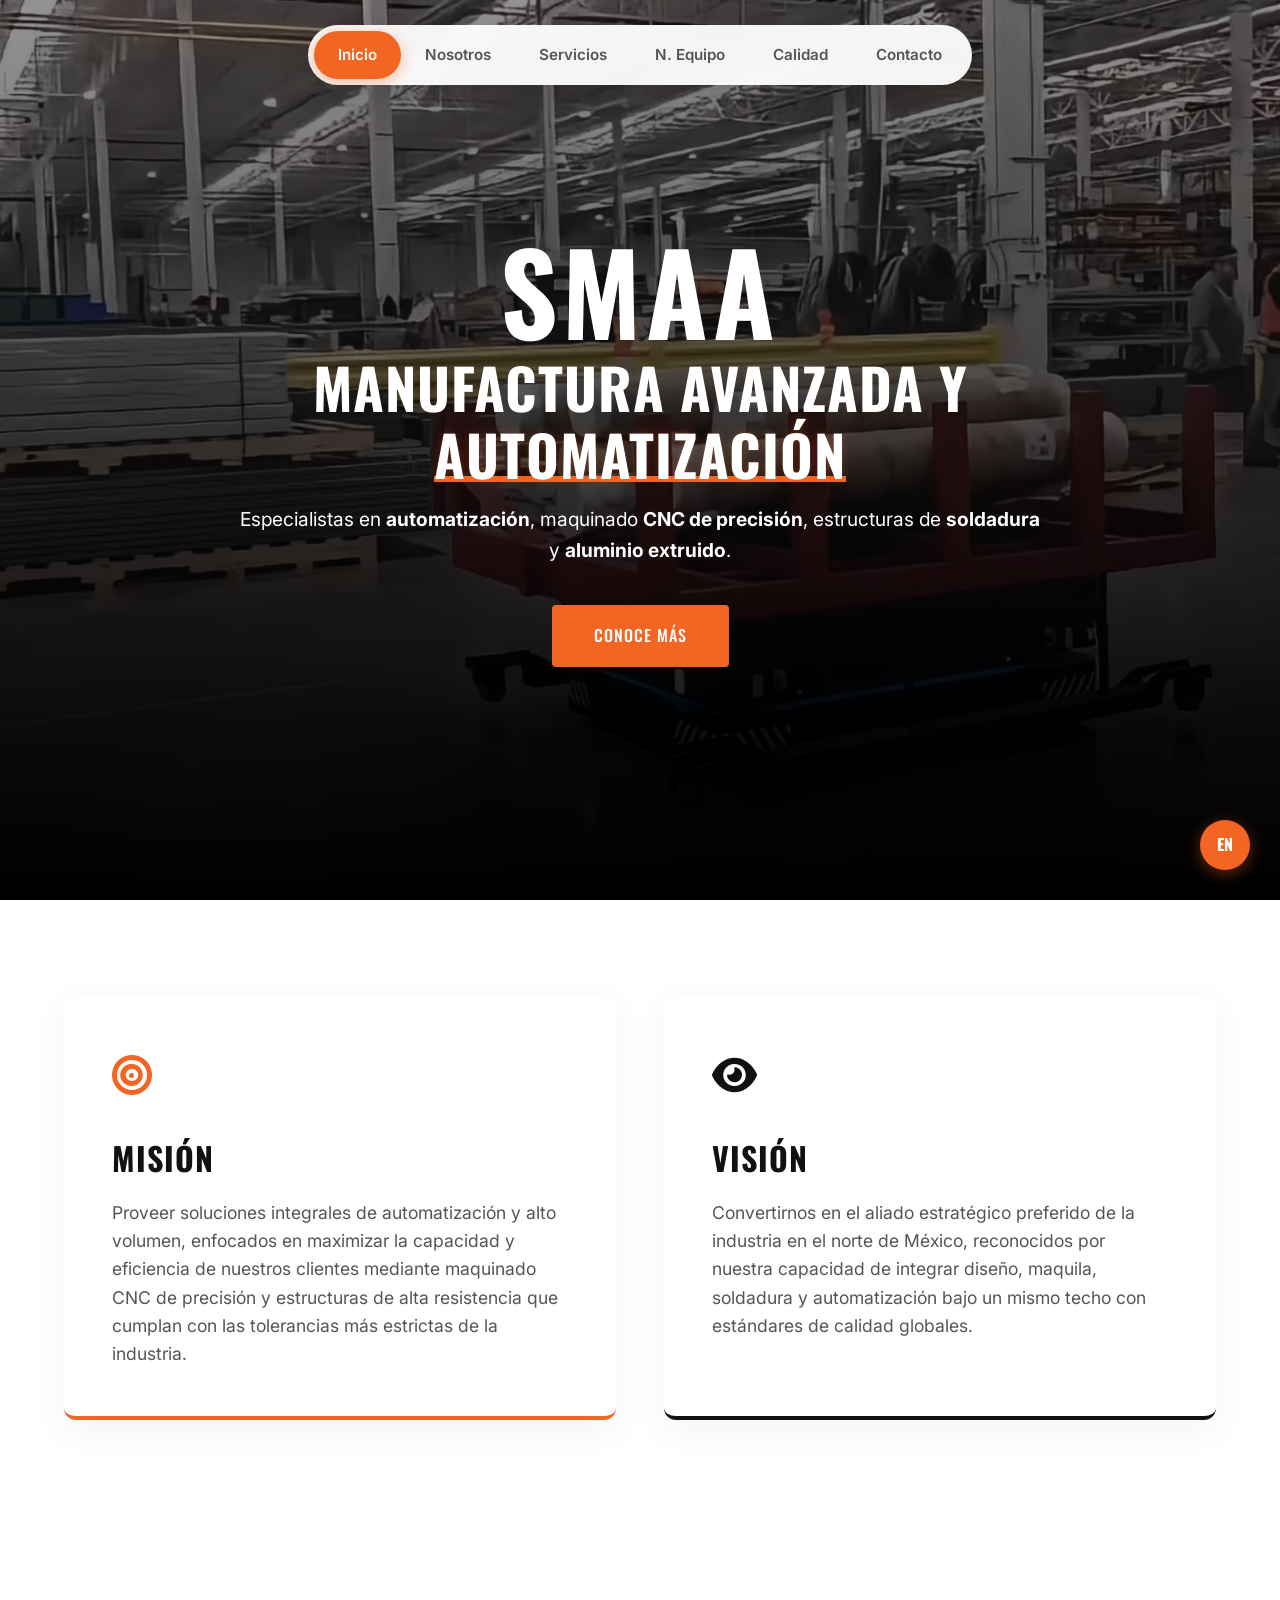
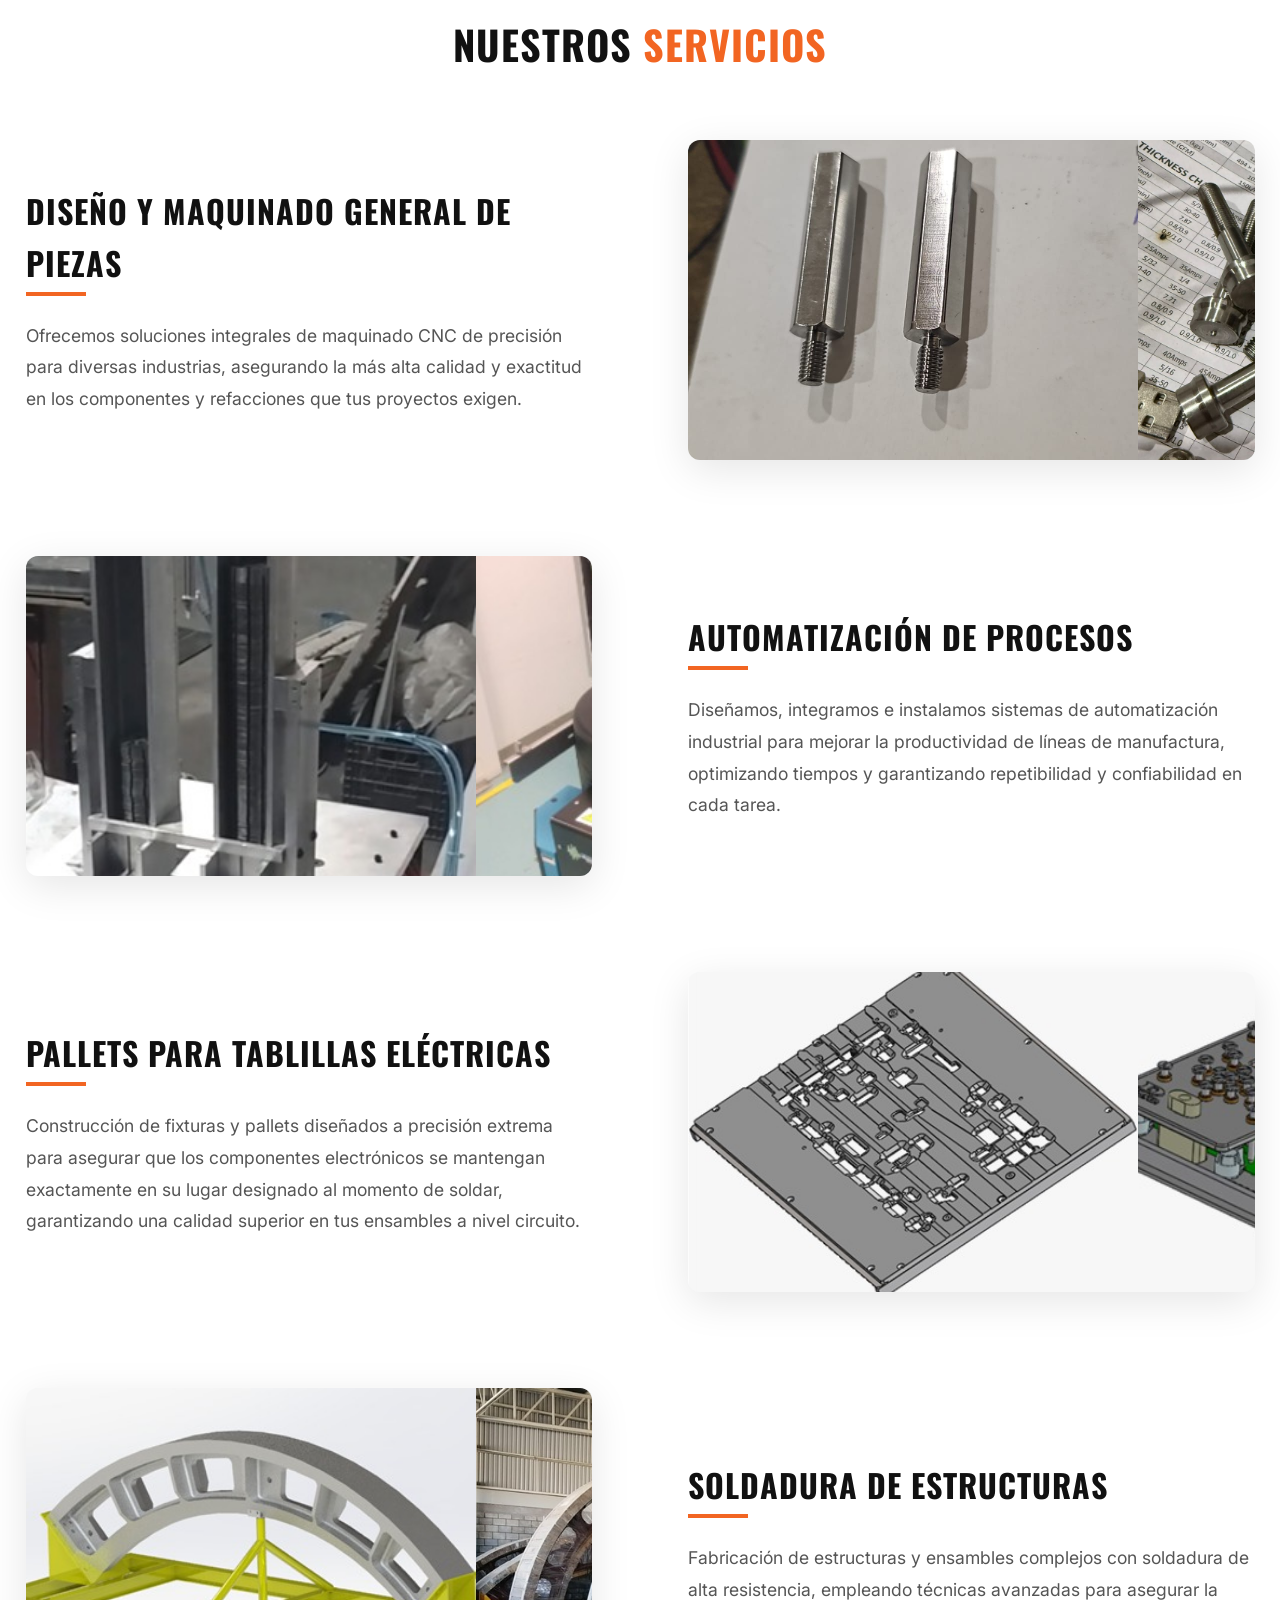
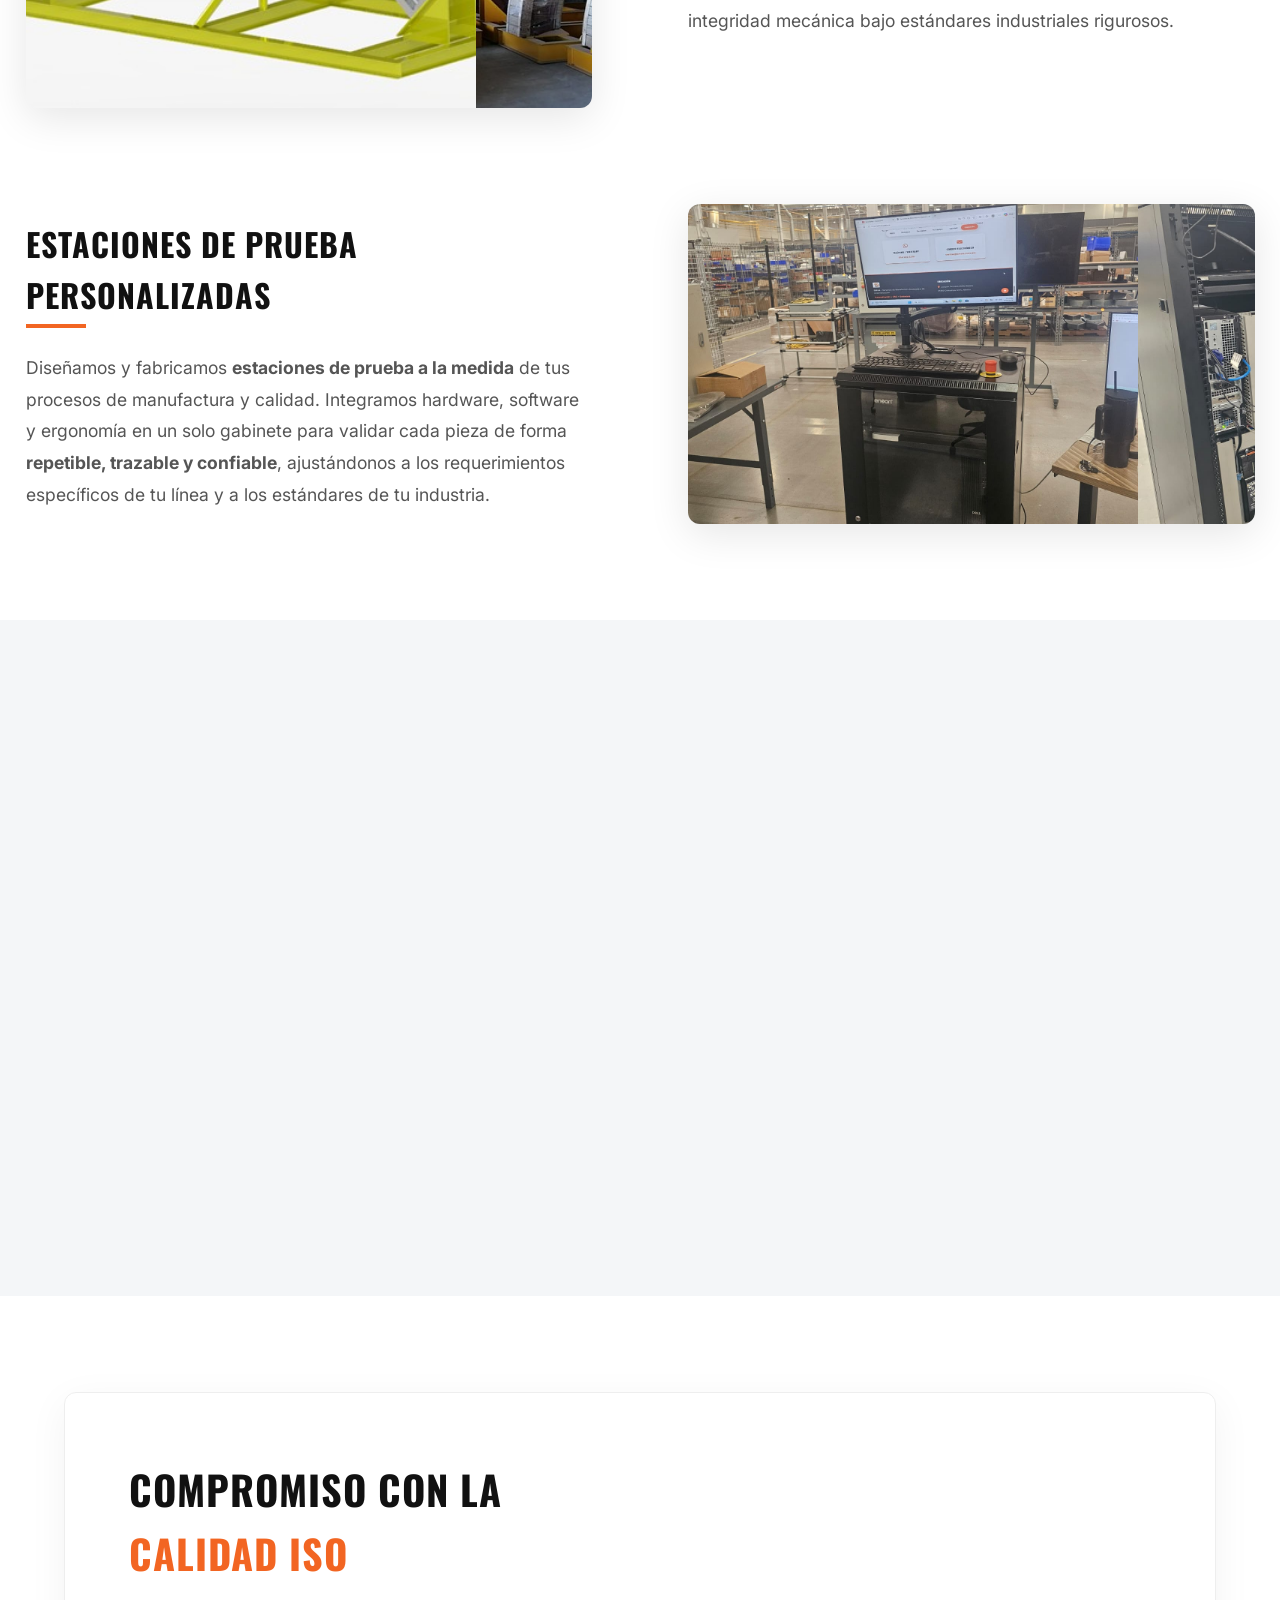
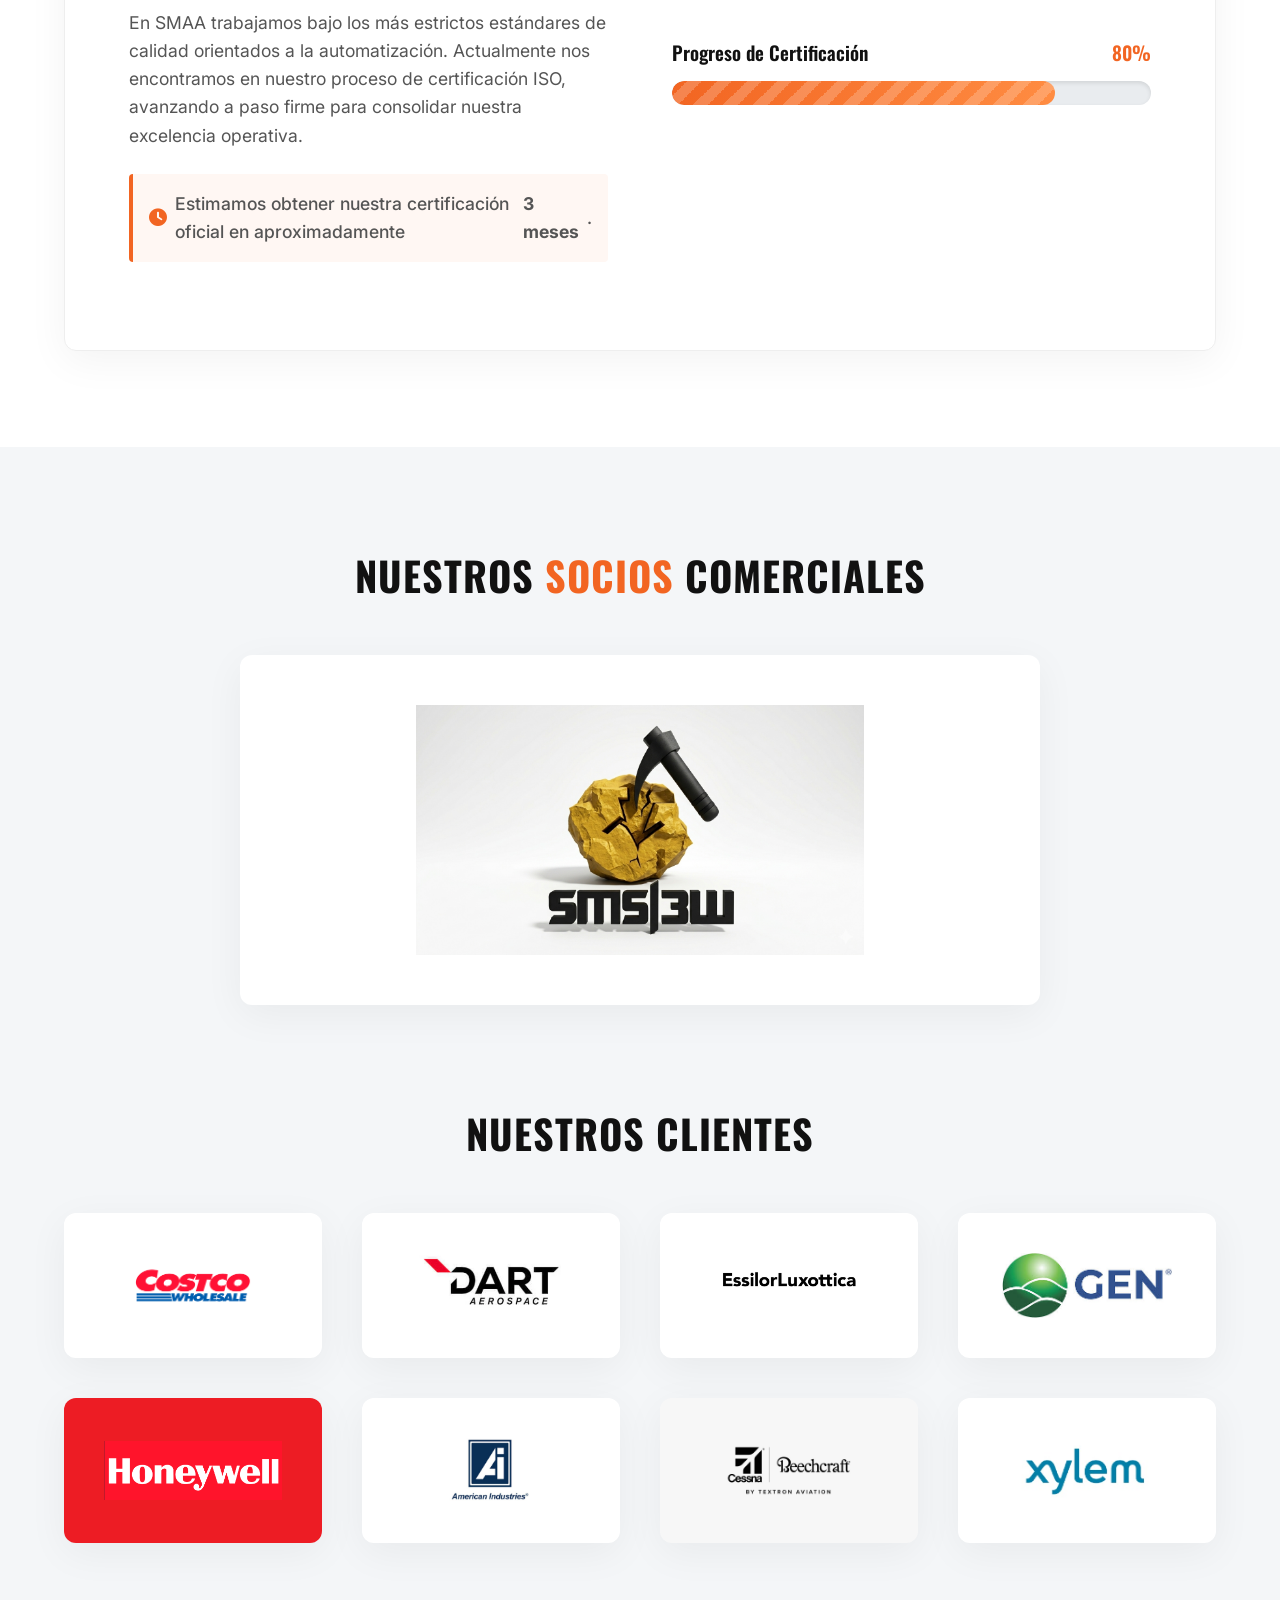
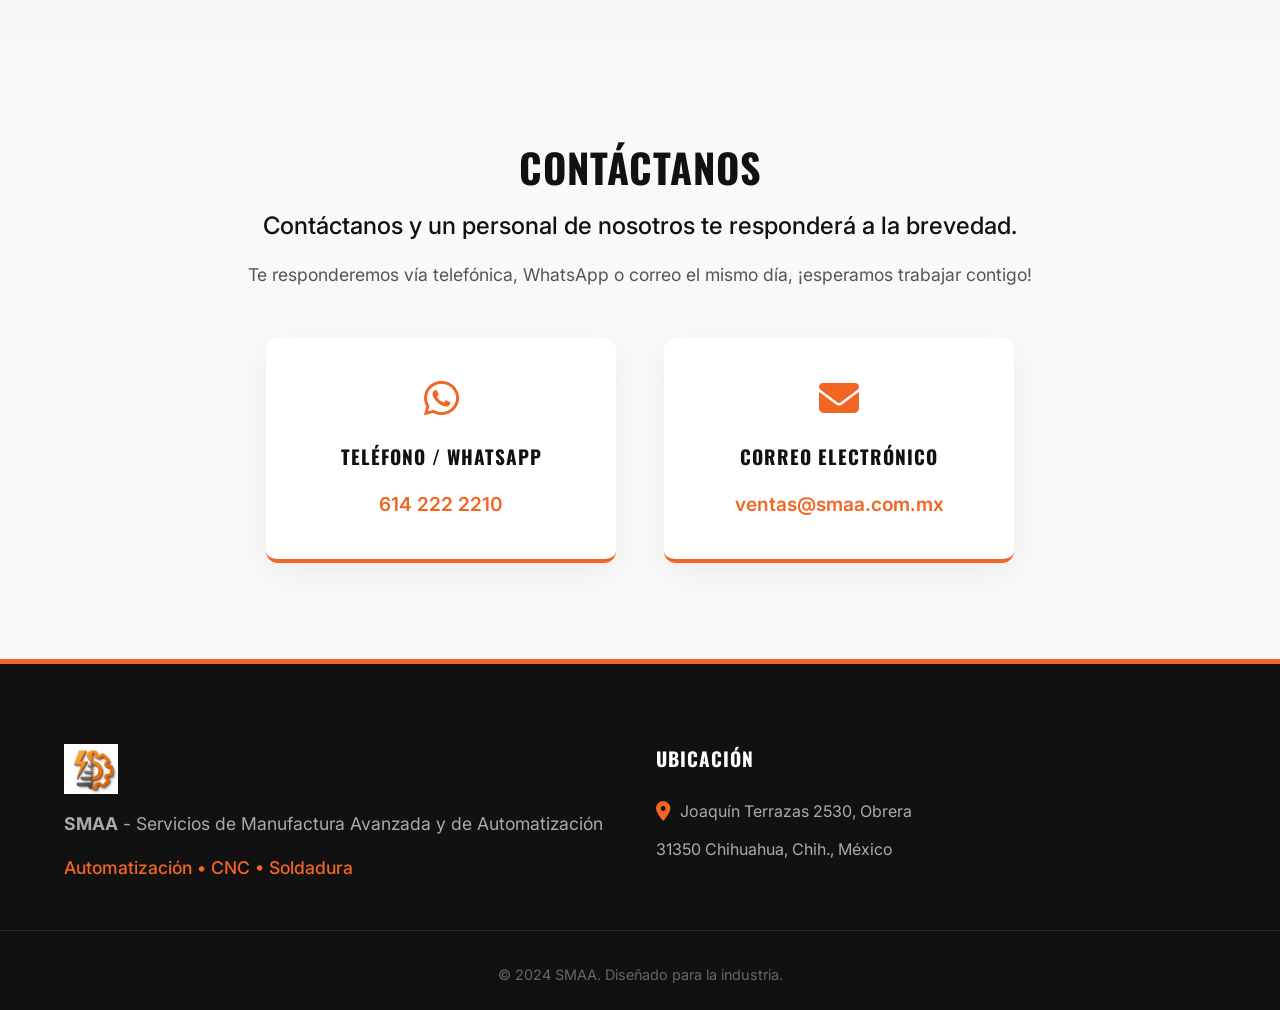
==== index.html @ de26b7a0 "Add hero video with gradient overlay and custom test stations row - Replace static hero image with h" ====
<!DOCTYPE html>
<html lang="es">

<head>
    <meta charset="UTF-8">
    <meta name="viewport" content="width=device-width, initial-scale=1.0">
    <title>Servicios de Manufactura Avanzada y Automatización | SMAA</title>
    <meta name="description"
        content="SMAA - Especialistas en automatización, maquinado CNC de precisión y estructuras soldadas en Chihuahua.">
    <!-- Favicon -->
    <link rel="icon" type="image/png" href="logos/logo_vectorizado.png">
    <!-- Google Fonts for modern typography -->
    <link rel="preconnect" href="https://fonts.googleapis.com">
    <link rel="preconnect" href="https://fonts.gstatic.com" crossorigin>
    <link href="https://fonts.googleapis.com/css2?family=Inter:wght@400;500;700&family=Oswald:wght@500;700&display=swap"
        rel="stylesheet">
    <!-- Main Stylesheet -->
    <link rel="stylesheet" href="styles.css?v=1.3">
    <!-- Font Awesome for icons -->
    <link rel="stylesheet" href="https://cdnjs.cloudflare.com/ajax/libs/font-awesome/6.4.0/css/all.min.css">
    <!-- Extra sections -->
    <link rel="stylesheet" href="partners-clients.css?v=1.3">
</head>

<body>
    <!-- Language Switch -->
    <a href="index-en.html" class="language-switch">
        <span>EN</span>
    </a>
    <!-- Floating Navigation -->
    <nav class="floating-navbar">
        <div class="nav-container">
            <div class="nav-indicator" id="nav-indicator"></div>
            <ul class="nav-links">
                <li><a href="#inicio" class="nav-item active">Inicio</a></li>
                <li><a href="#nosotros" class="nav-item">Nosotros</a></li>
                <li><a href="#servicios" class="nav-item">Servicios</a></li>
                <li><a href="#maquinaria" class="nav-item">N. Equipo</a></li>
                <li><a href="#calidad" class="nav-item">Calidad</a></li>
                <li><a href="#contacto" class="nav-item">Contacto</a></li>
            </ul>
        </div>
    </nav>

    <main>
        <!-- Hero Section -->
        <section id="inicio" class="hero">
            <video class="hero-video" autoplay muted loop playsinline preload="auto" poster="hero.jpg">
                <source src="hero/video.webm" type="video/webm">
            </video>
            <div class="hero-overlay"></div>
            <div class="container hero-content text-center">
                <h1 class="hero-smaa-acronym animate-on-scroll">SMAA</h1>
                <h2 class="hero-title animate-on-scroll">Manufactura Avanzada y <span class="highlight">Automatización</span></h2>
                <p class="hero-subtitle animate-on-scroll">Especialistas en <strong>automatización</strong>, maquinado <strong>CNC de
                        precisión</strong>, estructuras de <strong>soldadura</strong> y <strong>aluminio
                        extruido</strong>.</p>
                <a href="#nosotros" class="btn btn-primary animate-on-scroll">Conoce más</a>
            </div>
        </section>

        <!-- Misión y Visión -->
        <section id="nosotros" class="mission-vision">
            <div class="container">
                <div class="values-grid">
                    <div class="card mission-card animate-on-scroll">
                        <div class="card-icon brand-orange"><i class="fa-solid fa-bullseye"></i></div>
                        <h2>Misión</h2>
                        <p>Proveer soluciones integrales de automatización y alto volumen, enfocados en maximizar la
                            capacidad y eficiencia de nuestros clientes mediante maquinado CNC de precisión y
                            estructuras de alta resistencia que cumplan con las tolerancias más estrictas de la
                            industria.</p>
                    </div>
                    <div class="card vision-card animate-on-scroll">
                        <div class="card-icon brand-black"><i class="fa-solid fa-eye"></i></div>
                        <h2>Visión</h2>
                        <p>Convertirnos en el aliado estratégico preferido de la industria en el norte de México,
                            reconocidos por nuestra capacidad de integrar diseño, maquila, soldadura y automatización
                            bajo un mismo techo con estándares de calidad globales.</p>
                    </div>
                </div>
            </div>
        </section>

        </section>

        <!-- Servicios -->
        <section id="servicios" class="services-section">
            <div class="container">
                <h2 class="section-title text-center animate-on-scroll">Nuestros <span class="highlight-orange">Servicios</span></h2>
                
                <!-- Diseño y Maquinado -->
                <div class="service-row animate-on-scroll">
                    <div class="service-text">
                        <h3>Diseño y Maquinado general de piezas</h3>
                        <p>Ofrecemos soluciones integrales de maquinado CNC de precisión para diversas industrias, asegurando la más alta calidad y exactitud en los componentes y refacciones que tus proyectos exigen.</p>
                    </div>
                    <div class="service-gallery">
                        <div class="gallery-track long-track">
                            <img src="images/m1.jpeg" alt="Maquinado CNC">
                            <img src="images/m2.jpeg" alt="Maquinado CNC">
                            <img src="images/m3.jpeg" alt="Maquinado CNC">
                            <img src="images/m4.jpeg" alt="Maquinado CNC">
                            <img src="images/m5.jpeg" alt="Maquinado CNC">
                            <img src="images/m6.jpeg" alt="Maquinado CNC">
                            <img src="images/m7.jpeg" alt="Maquinado CNC">
                            <img src="images/m8.jpeg" alt="Maquinado CNC">
                            <img src="images/m9.jpeg" alt="Maquinado CNC">
                            <!-- Duplicate for continuous scroll -->
                            <img src="images/m1.jpeg" alt="Maquinado CNC">
                            <img src="images/m2.jpeg" alt="Maquinado CNC">
                            <img src="images/m3.jpeg" alt="Maquinado CNC">
                            <img src="images/m4.jpeg" alt="Maquinado CNC">
                            <img src="images/m5.jpeg" alt="Maquinado CNC">
                            <img src="images/m6.jpeg" alt="Maquinado CNC">
                            <img src="images/m7.jpeg" alt="Maquinado CNC">
                            <img src="images/m8.jpeg" alt="Maquinado CNC">
                            <img src="images/m9.jpeg" alt="Maquinado CNC">
                        </div>
                    </div>
                </div>

                <!-- Automatización de procesos -->
                <div class="service-row reverse animate-on-scroll">
                    <div class="service-text">
                        <h3>Automatización de procesos</h3>
                        <p>Diseñamos, integramos e instalamos sistemas de automatización industrial para mejorar la productividad de líneas de manufactura, optimizando tiempos y garantizando repetibilidad y confiabilidad en cada tarea.</p>
                    </div>
                    <div class="service-gallery">
                        <div class="gallery-track long-track">
                            <img src="images/a1.jpeg" alt="Automatización">
                            <img src="images/a2.jpeg" alt="Automatización">
                            <img src="images/a3.jpeg" alt="Automatización">
                            <img src="images/a4.jpeg" alt="Automatización">
                            <img src="images/a5.jpeg" alt="Automatización">
                            <img src="images/a6.jpeg" alt="Automatización">
                            <!-- Duplicate -->
                            <img src="images/a1.jpeg" alt="Automatización">
                            <img src="images/a2.jpeg" alt="Automatización">
                            <img src="images/a3.jpeg" alt="Automatización">
                            <img src="images/a4.jpeg" alt="Automatización">
                            <img src="images/a5.jpeg" alt="Automatización">
                            <img src="images/a6.jpeg" alt="Automatización">
                        </div>
                    </div>
                </div>

                <!-- Pallets para Tablillas Electricas -->
                <div class="service-row animate-on-scroll">
                    <div class="service-text">
                        <h3>Pallets para Tablillas Eléctricas</h3>
                        <p>Construcción de fixturas y pallets diseñados a precisión extrema para asegurar que los componentes electrónicos se mantengan exactamente en su lugar designado al momento de soldar, garantizando una calidad superior en tus ensambles a nivel circuito.</p>
                    </div>
                    <div class="service-gallery">
                        <div class="gallery-track long-track">
                            <img src="images/p1.jpeg" alt="Pallets">
                            <img src="images/p2.jpeg" alt="Pallets">
                            <img src="images/p3.jpeg" alt="Pallets">
                            <img src="images/p4.jpeg" alt="Pallets">
                            <img src="images/p5.jpeg" alt="Pallets">
                            <img src="images/p6.jpeg" alt="Pallets">
                            <img src="images/p7.jpeg" alt="Pallets">
                            <img src="images/p8.jpeg" alt="Pallets">
                            <!-- Duplicate -->
                            <img src="images/p1.jpeg" alt="Pallets">
                            <img src="images/p2.jpeg" alt="Pallets">
                            <img src="images/p3.jpeg" alt="Pallets">
                            <img src="images/p4.jpeg" alt="Pallets">
                            <img src="images/p5.jpeg" alt="Pallets">
                            <img src="images/p6.jpeg" alt="Pallets">
                            <img src="images/p7.jpeg" alt="Pallets">
                            <img src="images/p8.jpeg" alt="Pallets">
                        </div>
                    </div>
                </div>

                <!-- Soldadura de estructuras -->
                <div class="service-row reverse animate-on-scroll">
                    <div class="service-text">
                        <h3>Soldadura de estructuras</h3>
                        <p>Fabricación de estructuras y ensambles complejos con soldadura de alta resistencia, empleando técnicas avanzadas para asegurar la integridad mecánica bajo estándares industriales rigurosos.</p>
                    </div>
                    <div class="service-gallery">
                        <div class="gallery-track long-track">
                            <img src="images/s1.jpeg" alt="Soldadura">
                            <img src="images/s2.jpeg" alt="Soldadura">
                            <img src="images/s3.jpeg" alt="Soldadura">
                            <img src="images/s4.jpeg" alt="Soldadura">
                            <img src="images/s5.jpeg" alt="Soldadura">
                            <img src="images/s6.jpeg" alt="Soldadura">
                            <img src="images/s8.jpeg" alt="Soldadura">
                            <!-- Duplicate -->
                            <img src="images/s1.jpeg" alt="Soldadura">
                            <img src="images/s2.jpeg" alt="Soldadura">
                            <img src="images/s3.jpeg" alt="Soldadura">
                            <img src="images/s4.jpeg" alt="Soldadura">
                            <img src="images/s5.jpeg" alt="Soldadura">
                            <img src="images/s6.jpeg" alt="Soldadura">
                            <img src="images/s8.jpeg" alt="Soldadura">
                        </div>
                    </div>
                </div>

                <!-- Estaciones de Prueba Personalizadas -->
                <div class="service-row animate-on-scroll">
                    <div class="service-text">
                        <h3>Estaciones de Prueba Personalizadas</h3>
                        <p>Diseñamos y fabricamos <strong>estaciones de prueba a la medida</strong> de tus procesos de manufactura y calidad. Integramos hardware, software y ergonomía en un solo gabinete para validar cada pieza de forma <strong>repetible, trazable y confiable</strong>, ajustándonos a los requerimientos específicos de tu línea y a los estándares de tu industria.</p>
                    </div>
                    <div class="service-gallery">
                        <div class="gallery-track long-track">
                            <img src="images/so1.jpg" alt="Estación de Prueba Personalizada">
                            <img src="images/so2.jpg" alt="Estación de Prueba Personalizada">
                            <img src="images/so3.jpg" alt="Estación de Prueba Personalizada">
                            <!-- Duplicate -->
                            <img src="images/so1.jpg" alt="Estación de Prueba Personalizada">
                            <img src="images/so2.jpg" alt="Estación de Prueba Personalizada">
                            <img src="images/so3.jpg" alt="Estación de Prueba Personalizada">
                        </div>
                    </div>
                </div>
            </div>
        </section>

        <!-- Machine Park Section -->
        <section id="maquinaria" class="machine-park">
            <div class="container">
                <h2 class="section-title text-center animate-on-scroll">Nuestro <span class="highlight-orange">Equipo</span></h2>
                <p class="section-desc text-center animate-on-scroll">Infraestructura CNC de precisión enfocada a la alta producción.</p>
                <div class="machines-grid">
                    <div class="machine-card animate-on-scroll">
                        <div class="machine-img-wrapper">
                            <img src="maquinaria/centro1.png" alt="Centro de Maquinado Vertical">
                        </div>
                        <h3>Centro de Maquinado Vertical</h3>
                    </div>
                    <div class="machine-card animate-on-scroll">
                        <div class="machine-img-wrapper">
                            <img src="maquinaria/centro3.png" alt="Centro de Maquinado Vertical">
                        </div>
                        <h3>Centro de Maquinado Vertical</h3>
                    </div>
                    <div class="machine-card animate-on-scroll">
                        <div class="machine-img-wrapper">
                            <img src="maquinaria/torno.png" alt="Torno CNC">
                        </div>
                        <h3>Torno CNC</h3>
                    </div>
                    <div class="machine-card animate-on-scroll">
                        <div class="machine-img-wrapper">
                            <img src="maquinaria/plasma.png" alt="Plasma CNC">
                        </div>
                        <h3>Plasma CNC</h3>
                    </div>
                </div>
            </div>
        </section>

        <!-- ISO Certification Progress -->
        <!-- ISO Section -->
        <section id="calidad" class="iso-certification animate-on-scroll">
            <div class="container">
                <div class="iso-content animate-on-scroll">
                    <div class="iso-text">
                        <h2>Compromiso con la <span class="highlight-orange">Calidad ISO</span></h2>
                        <p>En SMAA trabajamos bajo los más estrictos estándares de calidad orientados a la
                            automatización. Actualmente nos encontramos en nuestro proceso de certificación ISO,
                            avanzando a paso firme para consolidar nuestra excelencia operativa.</p>
                        <p class="iso-subtext"><i class="fa-solid fa-clock"></i> Estimamos obtener nuestra certificación
                            oficial en aproximadamente <strong>3 meses</strong>.</p>
                    </div>

                    <div class="progress-wrapper">
                        <div class="progress-labels">
                            <span class="progress-title">Progreso de Certificación</span>
                            <span class="progress-percentage">80%</span>
                        </div>
                        <div class="progress-bar-container">
                            <div class="progress-bar-fill" data-target="80"></div>
                        </div>
                    </div>
                </div>
            </div>
        </section>

        <!-- Socios Comerciales -->
        <section id="socios" class="partners-section">
            <div class="container">
                <h2 class="section-title text-center">Nuestros <span class="highlight-orange">Socios</span> Comerciales
                </h2>
                <div class="dynamic-partner-container">
                    <img src="partner_logos/isicsa.png" alt="Socio Comercial" class="partner-logo active"
                        id="partner-logo-target">
                </div>
            </div>
        </section>

        <!-- Clientes -->
        <section id="clientes" class="clients-section">
            <div class="container">
                <h2 class="section-title text-center animate-on-scroll">Nuestros <span class="highlight-black">Clientes</span></h2>
                <div class="clients-grid">
                    <div class="client-logo-wrapper animate-on-scroll"><img src="client_logos/Costco-Wholesale-Logo.png" alt="Costco"
                            class="client-logo"></div>
                    <div class="client-logo-wrapper animate-on-scroll"><img src="client_logos/dart.png" alt="Dart" class="client-logo">
                    </div>
                    <div class="client-logo-wrapper animate-on-scroll"><img src="client_logos/el.png" alt="EL" class="client-logo"></div>
                    <div class="client-logo-wrapper animate-on-scroll"><img src="client_logos/gen.jpg" alt="Gen" class="client-logo">
                    </div>
                    <div class="client-logo-wrapper bg-honeywell animate-on-scroll"><img src="client_logos/hw.png" alt="HW" class="client-logo"></div>
                    <div class="client-logo-wrapper animate-on-scroll"><img src="client_logos/amei.jpeg" alt="AMEI" class="client-logo"></div>
                    <div class="client-logo-wrapper bg-bc animate-on-scroll"><img src="client_logos/bc.jpeg" alt="Biciclos" class="client-logo"></div>
                    <div class="client-logo-wrapper animate-on-scroll"><img src="client_logos/xylem.jpeg" alt="Xylem" class="client-logo"></div>
                </div>
            </div>
        </section>

        <!-- Contacto -->
        <section id="contacto" class="contact-section">
            <div class="container">
                <h2 class="section-title text-center animate-on-scroll">Contáctanos</h2>
                <div class="contact-content text-center animate-on-scroll">
                    <p class="contact-subtitle">Contáctanos y un personal de nosotros te responderá a la brevedad.</p>
                    <p class="contact-promise">Te responderemos vía telefónica, WhatsApp o correo el mismo día, ¡esperamos trabajar contigo!</p>
                    
                    <div class="contact-methods">
                        <div class="contact-method-card animate-on-scroll">
                            <i class="fa-brands fa-whatsapp brand-orange"></i>
                            <h3>Teléfono / WhatsApp</h3>
                            <a href="https://wa.me/526142222210" target="_blank" class="contact-link">614 222 2210</a>
                        </div>
                        <div class="contact-method-card animate-on-scroll">
                            <i class="fa-solid fa-envelope brand-orange"></i>
                            <h3>Correo Electrónico</h3>
                            <a href="mailto:ventas@smaa.com.mx" class="contact-link">ventas@smaa.com.mx</a>
                        </div>
                    </div>
                </div>
            </div>
        </section>

    </main>

    <!-- Footer -->
    <footer class="footer">
        <div class="container footer-content">
            <div class="footer-info">
                <img src="logos/logo_smaa.png" alt="SMAA Logo" class="footer-brand-logo">
                <p><strong>SMAA</strong> - Servicios de Manufactura Avanzada y de Automatización</p>
                <p class="footer-desc">Automatización • CNC • Soldadura</p>
            </div>
            <div class="footer-contact">
                <h4>Ubicación</h4>
                <p><i class="fa-solid fa-location-dot"></i> Joaquín Terrazas 2530, Obrera</p>
                <p>31350 Chihuahua, Chih., México</p>
            </div>
        </div>
        <div class="footer-bottom">
            <p>&copy; 2024 SMAA. Diseñado para la industria.</p>
        </div>
    </footer>

    <script src="script.js"></script>
</body>

</html>
---- styles.css ----
:root {
    --bg-main: #fcfcfc;
    --text-main: #111111;
    --text-muted: #555555;

    /* Brand Theme Colors */
    --smaa-orange: #f26522;
    /* Vibrant Tech Orange */
    --smaa-black: #111111;
    /* Deep Solid Black */
    --smaa-white: #ffffff;
    /* Pure White */

    /* Industrial Colors */
    --industrial-steel: #333333;
    --industrial-dark: #1a1a1a;

    --transition: all 0.3s cubic-bezier(0.25, 0.8, 0.25, 1);
}

* {
    margin: 0;
    padding: 0;
    box-sizing: border-box;
}

html {
    scroll-behavior: smooth;
}

body {
    font-family: 'Inter', sans-serif;
    background-color: var(--bg-main);
    color: var(--text-main);
    line-height: 1.6;
}

h1,
h2,
h3,
h4 {
    font-family: 'Oswald', sans-serif;
    text-transform: uppercase;
    letter-spacing: 1px;
}

.container {
    width: 90%;
    max-width: 1200px;
    margin: 0 auto;
}

.text-center {
    text-align: center;
}

/* Typography Highlights */
.highlight,
.highlight-orange {
    color: var(--smaa-orange);
}

.highlight-black {
    color: var(--smaa-black);
}

.brand-orange {
    color: var(--smaa-orange);
}

.brand-black {
    color: var(--smaa-black);
}

/* Language Switch */
.language-switch {
    position: fixed;
    bottom: 30px;
    right: 30px;
    width: 50px;
    height: 50px;
    background-color: var(--smaa-orange);
    color: var(--smaa-white);
    border-radius: 50%;
    display: flex;
    align-items: center;
    justify-content: center;
    text-decoration: none;
    font-weight: 700;
    font-family: 'Oswald', sans-serif;
    box-shadow: 0 4px 15px rgba(242, 101, 34, 0.4);
    z-index: 9999;
    transition: var(--transition);
}

.language-switch:hover {
    transform: scale(1.1);
    background-color: var(--smaa-black);
    color: var(--smaa-orange);
}

/* Floating Navigation */
.floating-navbar {
    position: fixed;
    top: 25px;
    left: 50%;
    transform: translateX(-50%);
    background-color: rgba(255, 255, 255, 0.95);
    backdrop-filter: blur(10px);
    border-radius: 50px;
    box-shadow: 0 10px 30px rgba(0, 0, 0, 0.15);
    z-index: 1000;
    padding: 6px;
    transition: var(--transition);
    max-width: 95vw;
    overflow-x: auto;
    -ms-overflow-style: none;
    scrollbar-width: none;
}

.floating-navbar::-webkit-scrollbar {
    display: none;
}

.nav-container {
    position: relative;
    display: flex;
    align-items: center;
    width: max-content;
}

.nav-links {
    display: flex;
    list-style: none;
    margin: 0;
    padding: 0;
    position: relative;
    z-index: 2;
}

.nav-item {
    text-decoration: none;
    color: var(--text-muted);
    font-weight: 600;
    font-size: 0.95rem;
    padding: 12px 24px;
    display: block;
    border-radius: 50px;
    transition: color 0.3s ease;
    white-space: nowrap;
}

.nav-item:hover {
    color: var(--smaa-black);
}

.nav-item.active {
    color: var(--smaa-white);
}

/* Sliding Indicator */
.nav-indicator {
    position: absolute;
    top: 0;
    left: 0;
    height: 100%;
    width: 0;
    background-color: var(--smaa-orange);
    border-radius: 50px;
    z-index: 1;
    transition: all 0.4s cubic-bezier(0.25, 1, 0.5, 1);
    box-shadow: 0 4px 15px rgba(242, 101, 34, 0.4);
}

/* Hero Section */
.hero {
    height: 100vh;
    display: flex;
    align-items: center;
    position: relative;
    background-color: var(--smaa-black);
    overflow: hidden;
}

.hero-video {
    position: absolute;
    top: 0;
    left: 0;
    width: 100%;
    height: 100%;
    object-fit: cover;
    z-index: 0;
    pointer-events: none;
}

.hero-overlay {
    position: absolute;
    top: 0;
    left: 0;
    width: 100%;
    height: 100%;
    background: linear-gradient(180deg,
        rgba(17, 17, 17, 0.45) 0%,
        rgba(17, 17, 17, 0.65) 40%,
        rgba(0, 0, 0, 0.9) 80%,
        rgba(0, 0, 0, 1) 100%);
    z-index: 1;
}

.hero-content {
    position: relative;
    z-index: 2;
    color: var(--smaa-white);
    max-width: 800px;
}

.hero-content.text-center {
    margin: 0 auto;
}

.hero-smaa-acronym {
    font-size: 7rem;
    font-weight: 700;
    margin-bottom: 0.5rem;
    color: var(--smaa-white);
    letter-spacing: 5px;
    line-height: 1;
}

/* Stagger delay for new hero elements */
.hero-smaa-acronym { transition-delay: 0.1s; }
.hero-title { transition-delay: 0.3s; }
.hero-subtitle { transition-delay: 0.5s; }
.hero-content .btn { transition-delay: 0.7s; }

.hero-title {
    font-size: 3.5rem;
    margin-bottom: 1rem;
    line-height: 1.2;
}

.hero-title .highlight {
    color: #fff;
    text-shadow: 0 0 10px rgba(242, 101, 34, 0.3);
    position: relative;
    display: inline-block;
}

.hero-title .highlight::after {
    content: '';
    position: absolute;
    bottom: 5px;
    left: 0;
    width: 100%;
    height: 6px;
    background-color: var(--smaa-orange);
    z-index: -1;
}

.hero-subtitle {
    font-size: 1.2rem;
    margin-bottom: 2.5rem;
    opacity: 0.9;
    animation: fadeUp 1s ease-out 0.2s both;
}

.btn {
    display: inline-block;
    padding: 1rem 2.5rem;
    text-decoration: none;
    font-weight: 500;
    border-radius: 4px;
    text-transform: uppercase;
    font-family: 'Oswald', sans-serif;
    letter-spacing: 1px;
    transition: var(--transition);
    cursor: pointer;
}

.btn-primary {
    background-color: var(--smaa-orange);
    color: var(--smaa-white);
    border: 2px solid var(--smaa-orange);
    animation: fadeUp 1s ease-out 0.4s both;
}

.btn-primary:hover {
    background-color: transparent;
    color: var(--smaa-white);
    border-color: var(--smaa-white);
    box-shadow: 0 0 20px rgba(242, 101, 34, 0.4);
}

/* Mission Vision Grid */
.mission-vision {
    padding: 6rem 0;
    background-color: var(--smaa-white);
}

.values-grid {
    display: grid;
    grid-template-columns: 1fr 1fr;
    gap: 3rem;
}

.card {
    background: #fff;
    padding: 3rem;
    border-radius: 12px;
    box-shadow: 0 10px 40px rgba(0, 0, 0, 0.05);
    transition: var(--transition);
    border-bottom: 4px solid transparent;
}

.card:hover {
    transform: translateY(-10px);
    box-shadow: 0 20px 40px rgba(0, 0, 0, 0.1);
}

.mission-card {
    border-bottom-color: var(--smaa-orange);
}

.vision-card {
    border-bottom-color: var(--smaa-black);
}

.card-icon {
    font-size: 2.5rem;
    margin-bottom: 1.5rem;
}

.card h2 {
    font-size: 2rem;
    margin-bottom: 1rem;
    color: var(--smaa-black);
}

.card p {
    color: var(--text-muted);
    font-size: 1.1rem;
}

/* Services Section */
.services-section {
    padding: 6rem 0;
    background-color: var(--smaa-white);
    overflow: hidden;
}

.services-section .container {
    width: 96%;
    max-width: 1800px;
}

.service-row {
    display: flex;
    align-items: center;
    gap: 6rem;
    margin-top: 4rem;
    margin-bottom: 6rem;
}

.service-row:last-child {
    margin-bottom: 0;
}

.service-row.reverse {
    flex-direction: row-reverse;
}

.service-text {
    flex: 1;
}

.service-text h3 {
    font-size: 2rem;
    margin-bottom: 1.5rem;
    color: var(--smaa-black);
    position: relative;
    padding-bottom: 0.5rem;
}

.service-text h3::after {
    content: '';
    position: absolute;
    bottom: 0;
    left: 0;
    width: 60px;
    height: 4px;
    background-color: var(--smaa-orange);
}

.service-text p {
    font-size: 1.1rem;
    color: var(--text-muted);
    line-height: 1.8;
}

.software-service {
    max-width: 900px;
    margin: 6rem auto 0 auto;
    text-align: center;
    padding: 3rem;
    background-color: #f9f9f9;
    border-radius: 12px;
}

.software-service .centered-title {
    font-size: 2.2rem;
    margin-bottom: 1.5rem;
    color: var(--smaa-black);
    position: relative;
    padding-bottom: 0.5rem;
    display: inline-block;
}

.software-service .centered-title::after {
    content: '';
    position: absolute;
    bottom: 0;
    left: 50%;
    transform: translateX(-50%);
    width: 60px;
    height: 4px;
    background-color: var(--smaa-orange);
}

.software-service p {
    font-size: 1.1rem;
    color: var(--text-muted);
    line-height: 1.8;
}

.service-gallery {
    flex: 1;
    overflow: hidden;
    border-radius: 12px;
    box-shadow: 0 10px 40px rgba(0, 0, 0, 0.1);
    background: #f4f6f8;
    position: relative;
    height: 320px;
    display: flex;
    width: 100%;
    min-width: 0;
}

.gallery-track {
    display: flex;
    height: 100%;
    animation: scrollGallery 25s linear infinite;
    width: max-content;
}

.gallery-track.long-track {
    animation-duration: 50s;
}

.service-row:hover .gallery-track {
    animation-play-state: paused;
}

.gallery-track img {
    height: 100%;
    width: 450px;
    min-width: 450px;
    object-fit: cover;
    object-position: center;
    flex-shrink: 0;
    display: block;
}

/* Machine Park (New Section) */
.machine-park {
    padding: 6rem 0;
    background-color: #f4f6f8;
}

.machines-grid {
    display: grid;
    grid-template-columns: repeat(4, 1fr);
    gap: 2.5rem;
    margin-top: 3rem;
}

.machine-card {
    background: #fff;
    padding: 0;
    border-radius: 12px;
    box-shadow: 0 8px 30px rgba(0, 0, 0, 0.05);
    transition: var(--transition);
    border-top: none;
    text-align: center;
    overflow: hidden;
}

.machine-card:hover {
    transform: translateY(-10px);
    box-shadow: 0 15px 40px rgba(242, 101, 34, 0.15);
}

.machine-img-wrapper {
    width: 100%;
    height: 180px;
    overflow: hidden;
    background-color: #eaeaea;
    border-bottom: 4px solid var(--smaa-orange);
}

.machine-img-wrapper img {
    width: 100%;
    height: 100%;
    object-fit: cover;
    transition: transform 0.6s ease;
}

.machine-card:hover .machine-img-wrapper img {
    transform: scale(1.05);
}

.machine-card h3 {
    font-size: 1.4rem;
    margin: 1.5rem;
    color: var(--smaa-black);
}

/* ISO Section */
.iso-certification {
    padding: 6rem 0;
    background-color: var(--smaa-white);
}

.iso-content {
    background: #fff;
    padding: 4rem;
    border-radius: 12px;
    box-shadow: 0 10px 40px rgba(0, 0, 0, 0.05);
    display: grid;
    grid-template-columns: 1fr 1fr;
    gap: 4rem;
    align-items: center;
    border: 1px solid #eee;
}

.iso-text h2 {
    font-size: 2.5rem;
    margin-bottom: 1.5rem;
}

.iso-text p {
    color: var(--text-muted);
    font-size: 1.1rem;
    margin-bottom: 1.5rem;
}

.iso-subtext {
    font-weight: 500;
    color: var(--smaa-black);
    display: flex;
    align-items: center;
    gap: 0.5rem;
    padding: 1rem;
    background-color: rgba(242, 101, 34, 0.05);
    border-left: 4px solid var(--smaa-orange);
    border-radius: 4px;
}

.iso-subtext i {
    color: var(--smaa-orange);
}

.progress-wrapper {
    width: 100%;
}

.progress-labels {
    display: flex;
    justify-content: space-between;
    margin-bottom: 0.8rem;
    font-weight: 600;
    font-family: 'Oswald', sans-serif;
    font-size: 1.2rem;
}

.progress-title {
    color: var(--smaa-black);
}

.progress-percentage {
    color: var(--smaa-orange);
}

.progress-bar-container {
    width: 100%;
    height: 24px;
    background-color: #e9ecef;
    border-radius: 12px;
    overflow: hidden;
    position: relative;
    box-shadow: inset 0 2px 4px rgba(0, 0, 0, 0.1);
}

.progress-bar-fill {
    height: 100%;
    background: linear-gradient(90deg, var(--smaa-orange), #ff8c42);
    width: 0%;
    border-radius: 12px;
    position: relative;
    transition: width 2.5s cubic-bezier(0.1, 0.7, 0.1, 1);
}

.progress-bar-fill::after {
    content: "";
    position: absolute;
    top: 0;
    left: 0;
    bottom: 0;
    right: 0;
    background-image: linear-gradient(-45deg,
            rgba(255, 255, 255, 0.2) 25%,
            transparent 25%,
            transparent 50%,
            rgba(255, 255, 255, 0.2) 50%,
            rgba(255, 255, 255, 0.2) 75%,
            transparent 75%,
            transparent);
    z-index: 1;
    background-size: 30px 30px;
    animation: moveStripes 2s linear infinite;
    border-radius: 12px;
}


/* Gallery Section */
.gallery {
    padding: 6rem 0;
    background-color: var(--smaa-white);
}

.section-title {
    font-size: 2.5rem;
    margin-bottom: 0.5rem;
}

.section-desc {
    color: var(--text-muted);
    margin-bottom: 3rem;
    font-size: 1.1rem;
}

.loader-container {
    padding: 3rem;
    text-align: center;
    color: var(--text-muted);
}

.loader {
    border: 4px solid #f3f3f3;
    border-top: 4px solid var(--smaa-orange);
    border-radius: 50%;
    width: 50px;
    height: 50px;
    animation: spin 1s linear infinite;
    margin: 0 auto 1.5rem auto;
}

.gallery-grid {
    display: grid;
    grid-template-columns: repeat(auto-fill, minmax(320px, 1fr));
    gap: 1.5rem;
    opacity: 0;
    transform: translateY(20px);
    transition: all 0.5s ease-in-out;
}

.gallery-grid.visible {
    opacity: 1;
    transform: translateY(0);
}

.gallery-item {
    border-radius: 8px;
    overflow: hidden;
    position: relative;
    aspect-ratio: 4/3;
    box-shadow: 0 4px 15px rgba(0, 0, 0, 0.1);
    cursor: pointer;
    background-color: #eaeaea;
}

.gallery-item img {
    width: 100%;
    height: 100%;
    object-fit: cover;
    transition: transform 0.6s cubic-bezier(0.25, 0.8, 0.25, 1);
}

.gallery-item:hover img {
    transform: scale(1.1);
}

.gallery-item::after {
    content: '';
    position: absolute;
    top: 0;
    left: 0;
    width: 100%;
    height: 100%;
    background: linear-gradient(to top, rgba(17, 17, 17, 0.7) 0%, transparent 60%);
    opacity: 0;
    transition: opacity 0.3s ease;
}

.gallery-item:hover::after {
    opacity: 1;
}

/* Contact Section */
.contact-section {
    padding: 6rem 0;
    background-color: #f9f9f9;
}

.contact-content {
    max-width: 800px;
    margin: 0 auto;
}

.contact-subtitle {
    font-size: 1.5rem;
    color: var(--smaa-black);
    margin-bottom: 1rem;
    font-weight: 500;
}

.contact-promise {
    font-size: 1.1rem;
    color: var(--text-muted);
    margin-bottom: 3rem;
}

.contact-methods {
    display: flex;
    justify-content: center;
    gap: 3rem;
    flex-wrap: wrap;
}

.contact-method-card {
    background: #fff;
    padding: 2.5rem 2rem;
    border-radius: 12px;
    box-shadow: 0 10px 30px rgba(0, 0, 0, 0.05);
    flex: 1;
    min-width: 250px;
    max-width: 350px;
    transition: var(--transition);
    border-bottom: 4px solid var(--smaa-orange);
}

.contact-method-card:hover {
    transform: translateY(-5px);
    box-shadow: 0 15px 40px rgba(242, 101, 34, 0.15);
}

.contact-method-card i {
    font-size: 2.5rem;
    margin-bottom: 1.5rem;
}

.contact-method-card h3 {
    font-size: 1.2rem;
    color: var(--smaa-black);
    margin-bottom: 1rem;
}

.contact-link {
    font-size: 1.2rem;
    color: var(--smaa-orange);
    text-decoration: none;
    font-weight: 600;
    transition: color 0.3s ease;
}

.contact-link:hover {
    color: var(--smaa-black);
}

/* Footer */
.footer {
    background-color: var(--smaa-black);
    color: var(--smaa-white);
    padding: 5rem 0 1.5rem 0;
    border-top: 5px solid var(--smaa-orange);
}

.footer-content {
    display: flex;
    justify-content: space-between;
    flex-wrap: wrap;
    gap: 2rem;
    margin-bottom: 3rem;
}

.footer-info,
.footer-contact {
    flex: 1;
    min-width: 250px;
}

.footer-brand-logo {
    height: 50px;
    max-width: 250px;
    object-fit: contain;
    width: auto;
    margin-bottom: 1rem;
    display: block;
}

.footer-info h3 {
    font-size: 2.5rem;
    margin-bottom: 0.5rem;
    color: var(--smaa-white);
}

.footer-info p {
    color: #aaaaaa;
    font-size: 1.1rem;
}

.footer-info .footer-desc {
    margin-top: 1rem;
    color: var(--smaa-orange);
    font-weight: 500;
}

.footer-contact h4 {
    color: var(--smaa-white);
    margin-bottom: 1.5rem;
    font-size: 1.2rem;
}

.footer-contact p {
    color: #aaaaaa;
    margin-bottom: 0.8rem;
    display: flex;
    align-items: center;
    gap: 10px;
}

.footer-contact i {
    color: var(--smaa-orange);
    font-size: 1.2rem;
}

.footer-bottom {
    text-align: center;
    padding-top: 2rem;
    border-top: 1px solid rgba(255, 255, 255, 0.1);
    color: #666666;
    font-size: 0.9rem;
}

/* Animations */
@keyframes scrollGallery {
    0% {
        transform: translateX(0);
    }
    100% {
        transform: translateX(-50%);
    }
}

@keyframes fadeUp {
    from {
        opacity: 0;
        transform: translateY(30px);
    }

    to {
        opacity: 1;
        transform: translateY(0);
    }
}

@keyframes moveStripes {
    0% {
        background-position: 0 0;
    }

    100% {
        background-position: 30px 0;
    }
}

@keyframes spin {
    0% {
        transform: rotate(0deg);
    }

    100% {
        transform: rotate(360deg);
    }
}

/* Responsive */
@media (max-width: 900px) {

    .values-grid,
    .iso-content {
        grid-template-columns: 1fr;
    }

    .service-row, .service-row.reverse {
        flex-direction: column;
        gap: 2rem;
    }

    .service-gallery {
        width: 100%;
        height: 300px;
    }

    .gallery-track img {
        width: 300px;
        min-width: 300px;
    }

    .hero-title {
        font-size: 3rem;
    }

    .hero-smaa-acronym {
        font-size: 4.5rem;
    }

    .iso-content {
        padding: 3rem 2rem;
    }
}

@media (max-width: 768px) {
    .floating-navbar {
        display: none;
    }

    .desktop-nav {
        display: none;
    }

    .hero-title {
        font-size: 2.2rem;
    }

    .hero-smaa-acronym {
        font-size: 3.5rem;
    }

    .hero-subtitle {
        font-size: 1rem;
    }

    .card {
        padding: 1.5rem;
    }

    .gallery-track img {
        width: 280px;
        min-width: 280px;
    }

    .service-gallery {
        height: 220px;
    }

    .machines-grid {
        grid-template-columns: 1fr;
        gap: 1.5rem;
    }

    .machine-img-wrapper {
        height: 220px;
    }

    .footer-content {
        flex-direction: column;
    }

    .language-switch {
        width: 40px;
        height: 40px;
        bottom: 15px;
        right: 15px;
        font-size: 0.85rem;
    }
}

/* Scroll Animations */
.animate-on-scroll {
    opacity: 0;
    transform: translateY(40px);
    transition: opacity 0.8s cubic-bezier(0.25, 0.8, 0.25, 1), transform 0.8s cubic-bezier(0.25, 0.8, 0.25, 1);
    will-change: opacity, transform;
}

.animate-on-scroll.is-visible {
    opacity: 1;
    transform: translateY(0);
}

/* Stagger delays for grid items */
.card:nth-child(1), .machine-card:nth-child(1), .client-logo-wrapper:nth-child(1) { transition-delay: 0.1s; }
.card:nth-child(2), .machine-card:nth-child(2), .client-logo-wrapper:nth-child(2) { transition-delay: 0.2s; }
.card:nth-child(3), .machine-card:nth-child(3), .client-logo-wrapper:nth-child(3) { transition-delay: 0.3s; }
.card:nth-child(4), .machine-card:nth-child(4), .client-logo-wrapper:nth-child(4) { transition-delay: 0.4s; }
.card:nth-child(5), .machine-card:nth-child(5), .client-logo-wrapper:nth-child(5) { transition-delay: 0.5s; }
.card:nth-child(6), .machine-card:nth-child(6), .client-logo-wrapper:nth-child(6) { transition-delay: 0.6s; }
.card:nth-child(7), .client-logo-wrapper:nth-child(7) { transition-delay: 0.7s; }
.card:nth-child(8), .client-logo-wrapper:nth-child(8) { transition-delay: 0.8s; }
---- partners-clients.css ----
/* Partners Section */
.partners-section {
    padding: 6rem 0 3rem 0;
    background-color: #f4f6f8;
}

.partners-section .section-title {
    margin-bottom: 3rem;
}

.dynamic-partner-container {
    height: 350px;
    display: flex;
    align-items: center;
    justify-content: center;
    background: #fff;
    border-radius: 12px;
    box-shadow: 0 10px 40px rgba(0, 0, 0, 0.05);
    padding: 3rem;
    overflow: hidden;
    max-width: 800px;
    margin: 0 auto;
}

.partner-logo {
    max-height: 250px;
    max-width: 100%;
    object-fit: contain;
    opacity: 0;
    transition: opacity 0.5s ease;
}

.partner-logo.active {
    opacity: 1;
}

/* Clients Section */
.clients-section {
    padding: 3rem 0 6rem 0;
    background-color: #f4f6f8;
}

.clients-section .section-title {
    margin-bottom: 3rem;
}

.clients-grid {
    display: grid;
    grid-template-columns: repeat(auto-fit, minmax(220px, 1fr));
    gap: 2.5rem;
    align-items: center;
    justify-items: center;
}

@media (max-width: 768px) {
    .clients-grid {
        grid-template-columns: repeat(auto-fit, minmax(180px, 1fr));
        gap: 1.5rem;
    }

    .client-logo-wrapper {
        padding: 1.75rem;
    }

    .dynamic-partner-container {
        padding: 1.5rem;
        height: 200px;
    }

    .partner-logo {
        max-height: 150px;
    }
}

.client-logo-wrapper {
    background: #fff;
    padding: 2.5rem;
    border-radius: 12px;
    box-shadow: 0 10px 40px rgba(0, 0, 0, 0.05);
    display: flex;
    align-items: center;
    justify-content: center;
    width: 100%;
    aspect-ratio: 16/9;
    overflow: hidden;
    transition: transform 0.3s cubic-bezier(0.25, 0.8, 0.25, 1), box-shadow 0.3s ease;
}

.client-logo-wrapper:hover {
    transform: translateY(-5px);
    box-shadow: 0 15px 40px rgba(0, 0, 0, 0.1);
}

.client-logo {
    max-width: 100%;
    max-height: 100%;
    width: auto;
    height: auto;
    object-fit: contain;
    transition: transform 0.3s cubic-bezier(0.25, 0.8, 0.25, 1);
}

.client-logo-wrapper:hover .client-logo {
    transform: scale(1.05);
}

/* Per-client background colors so the logo blends with the card */
.client-logo-wrapper.bg-honeywell {
    background: #ed1c24;
}

.client-logo-wrapper.bg-bc {
    background: #f7f7f7;
}
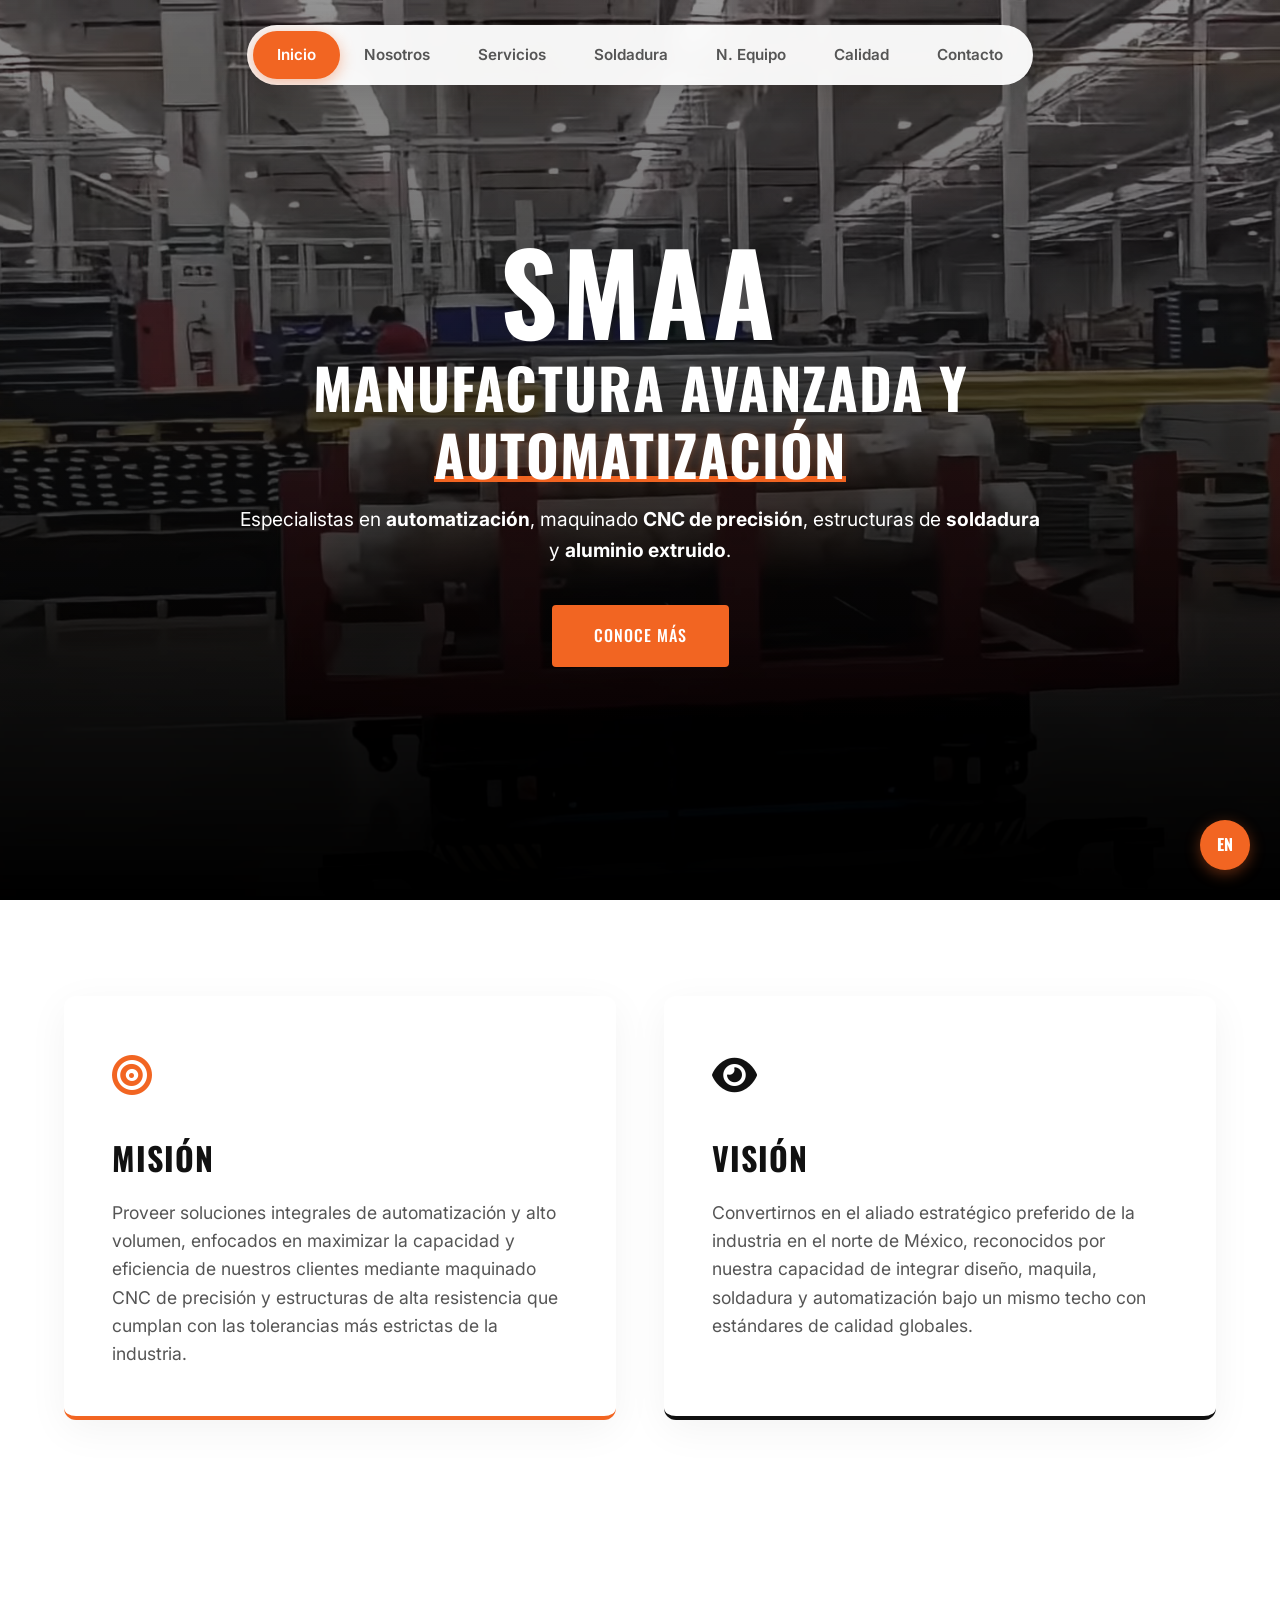
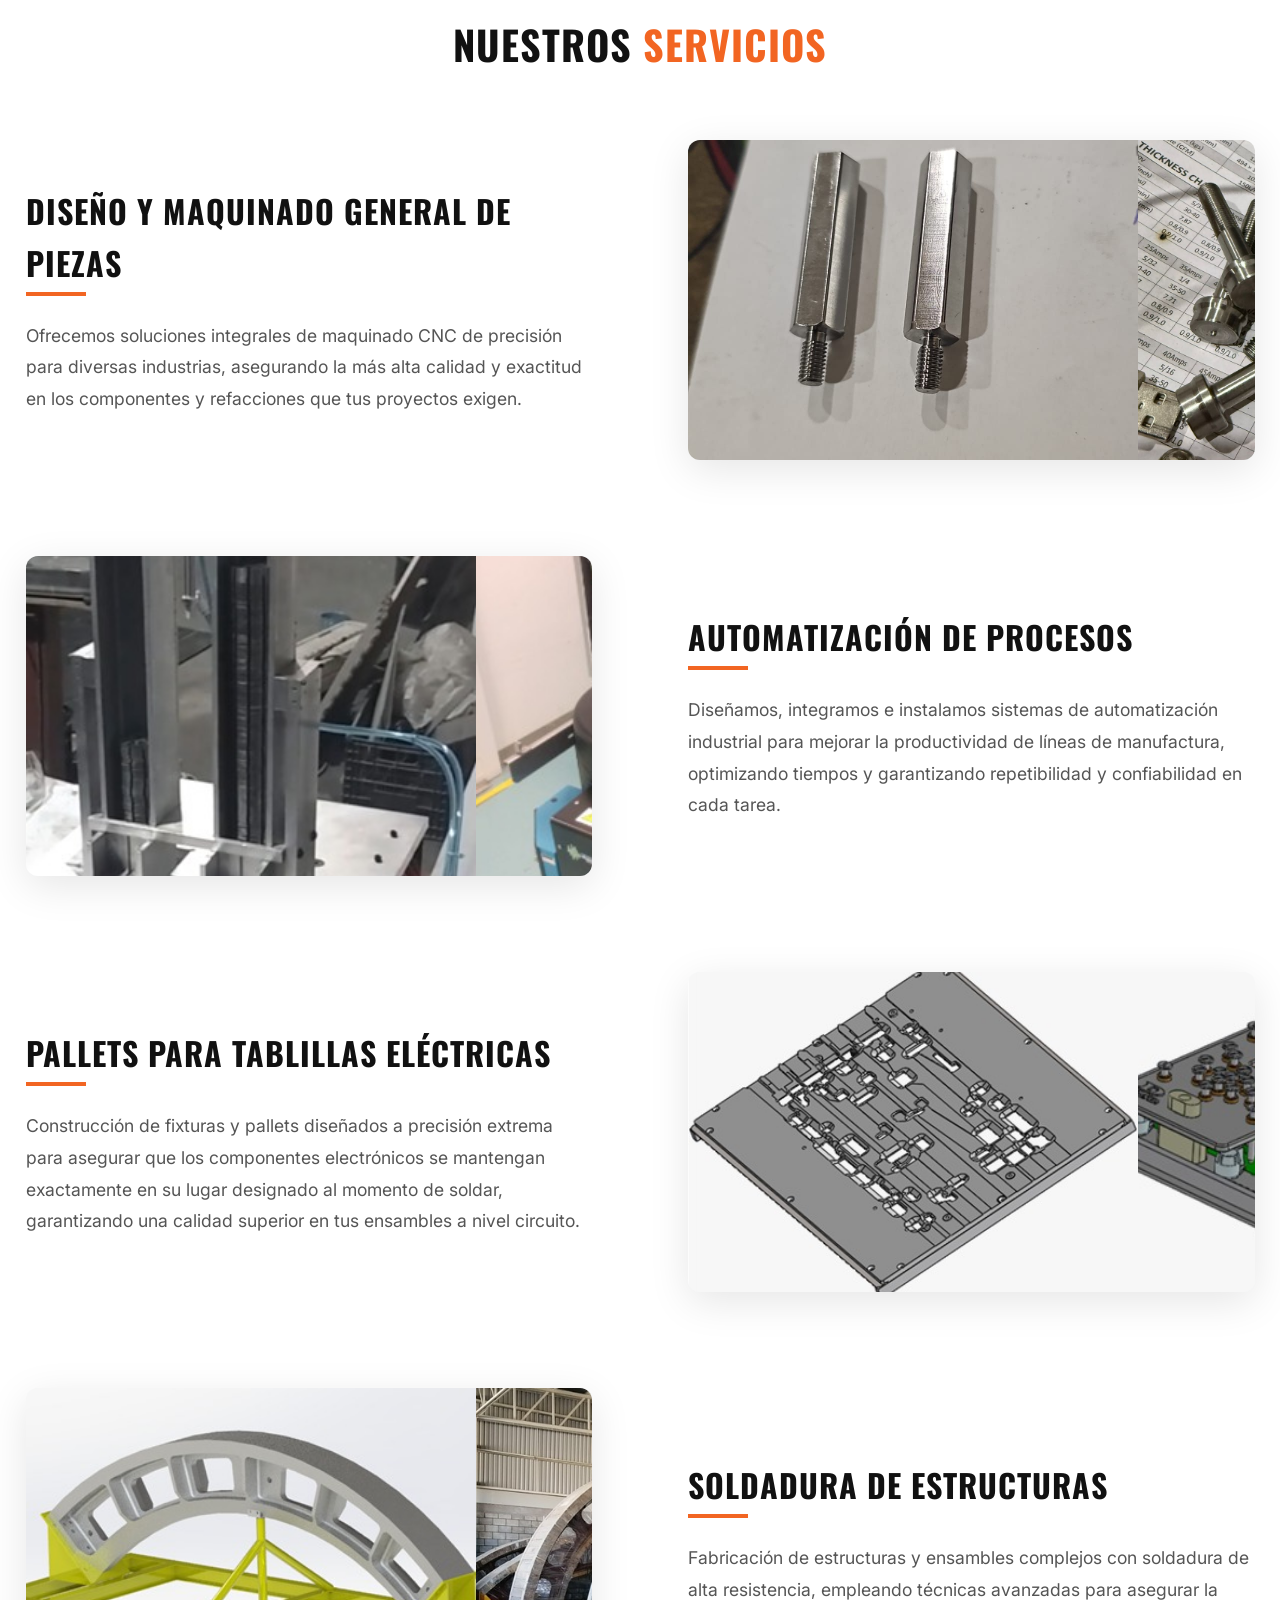
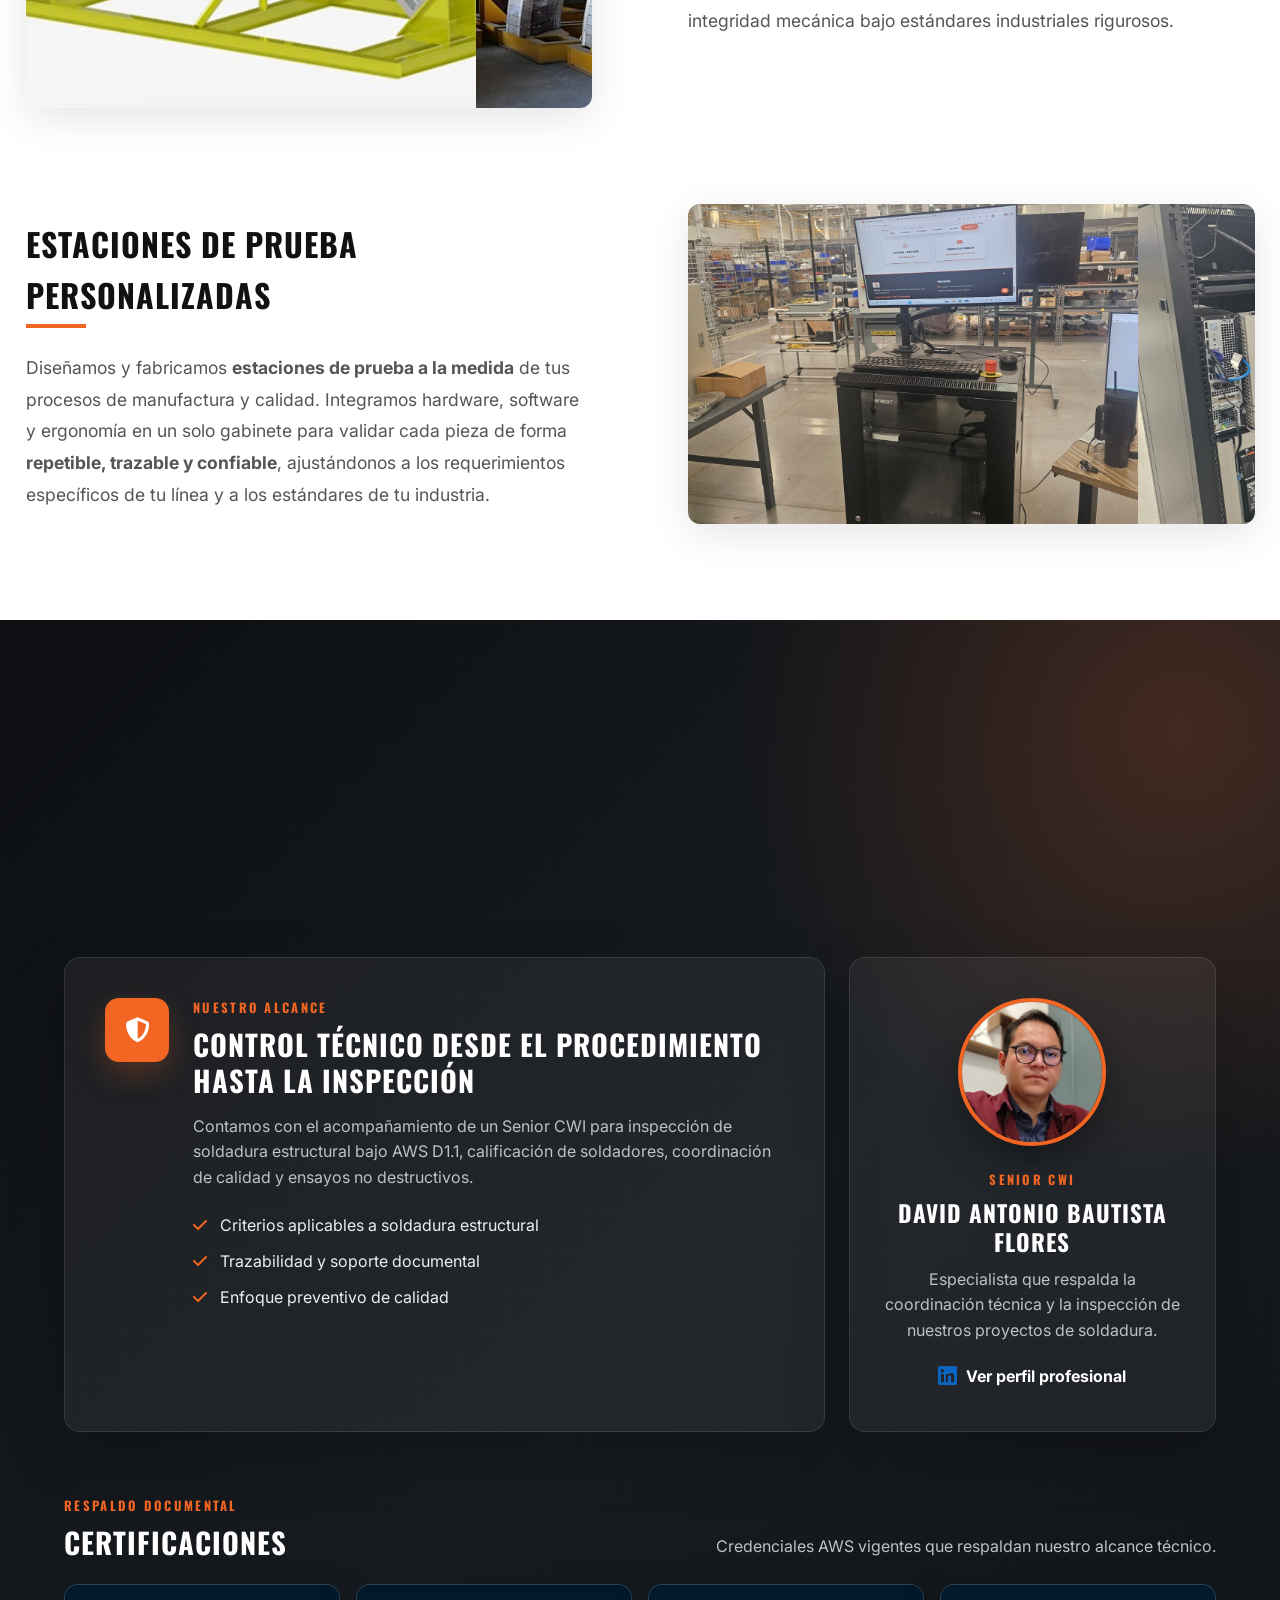
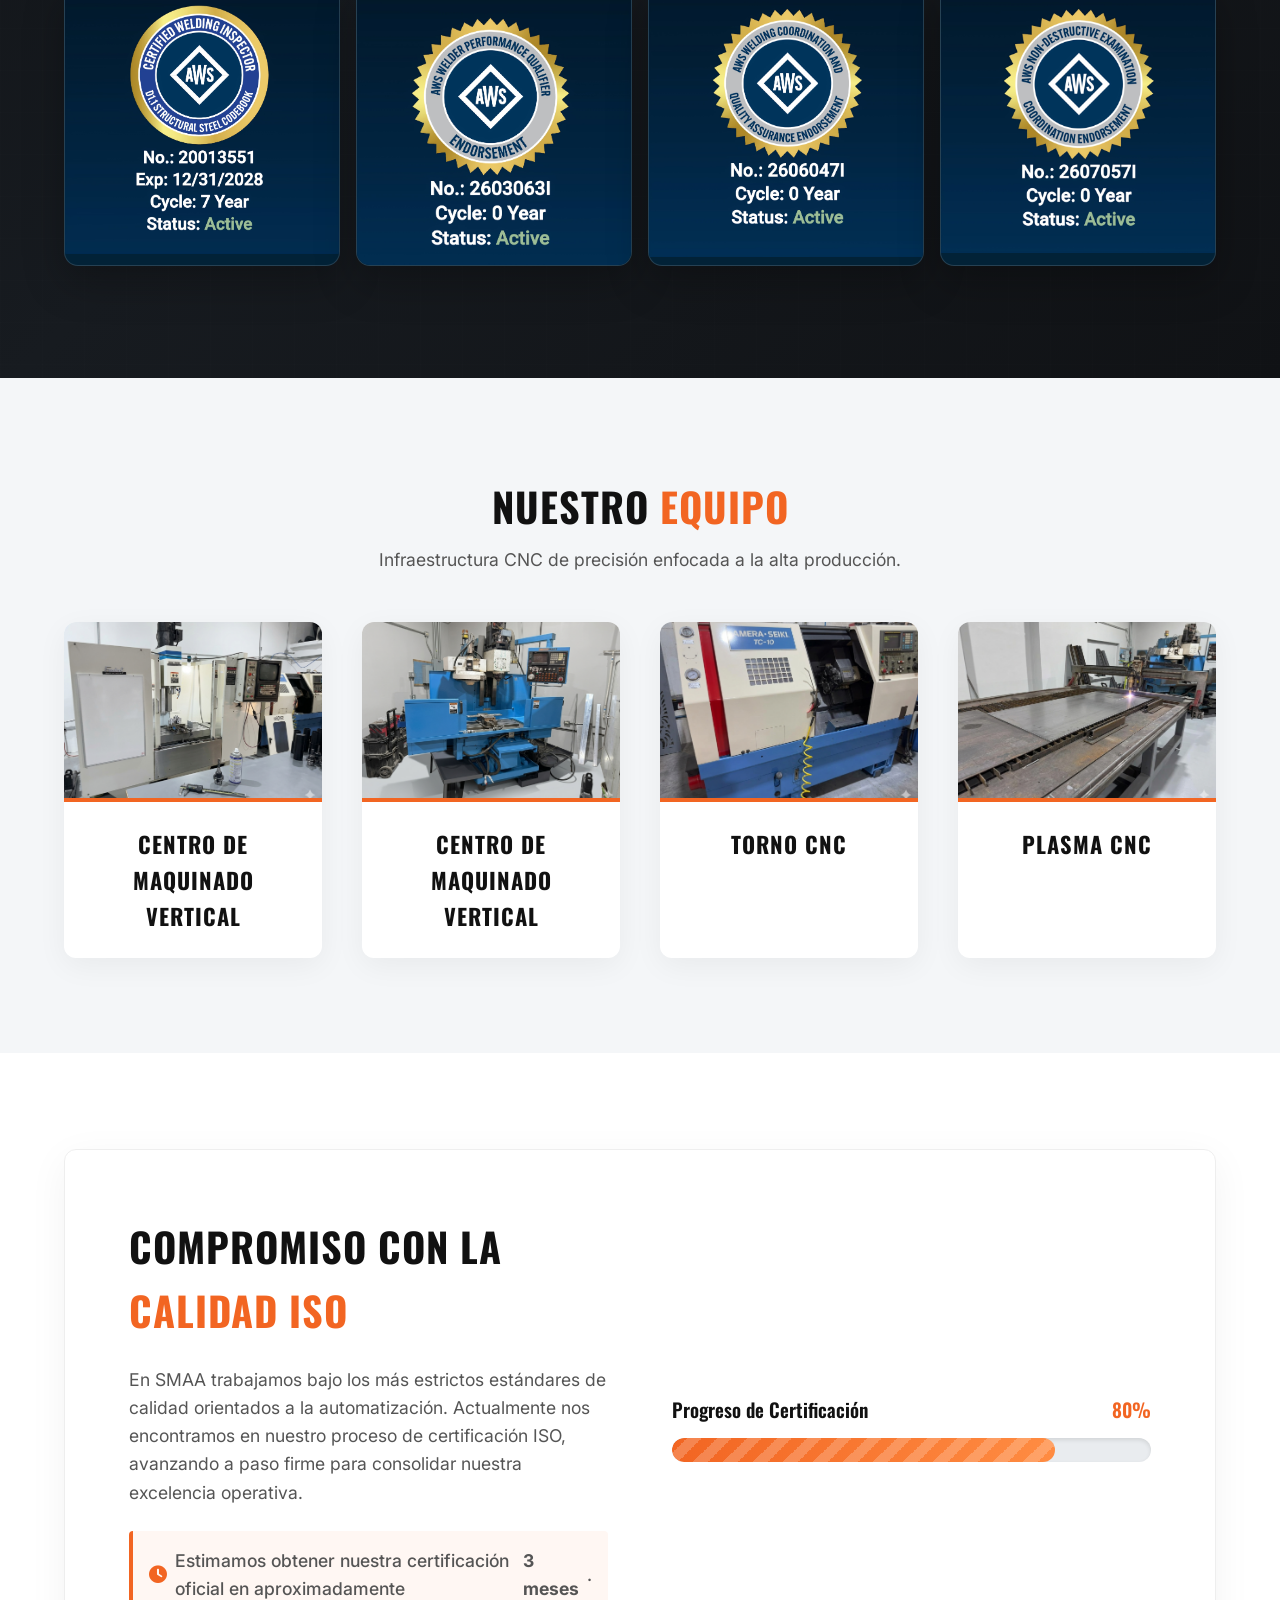
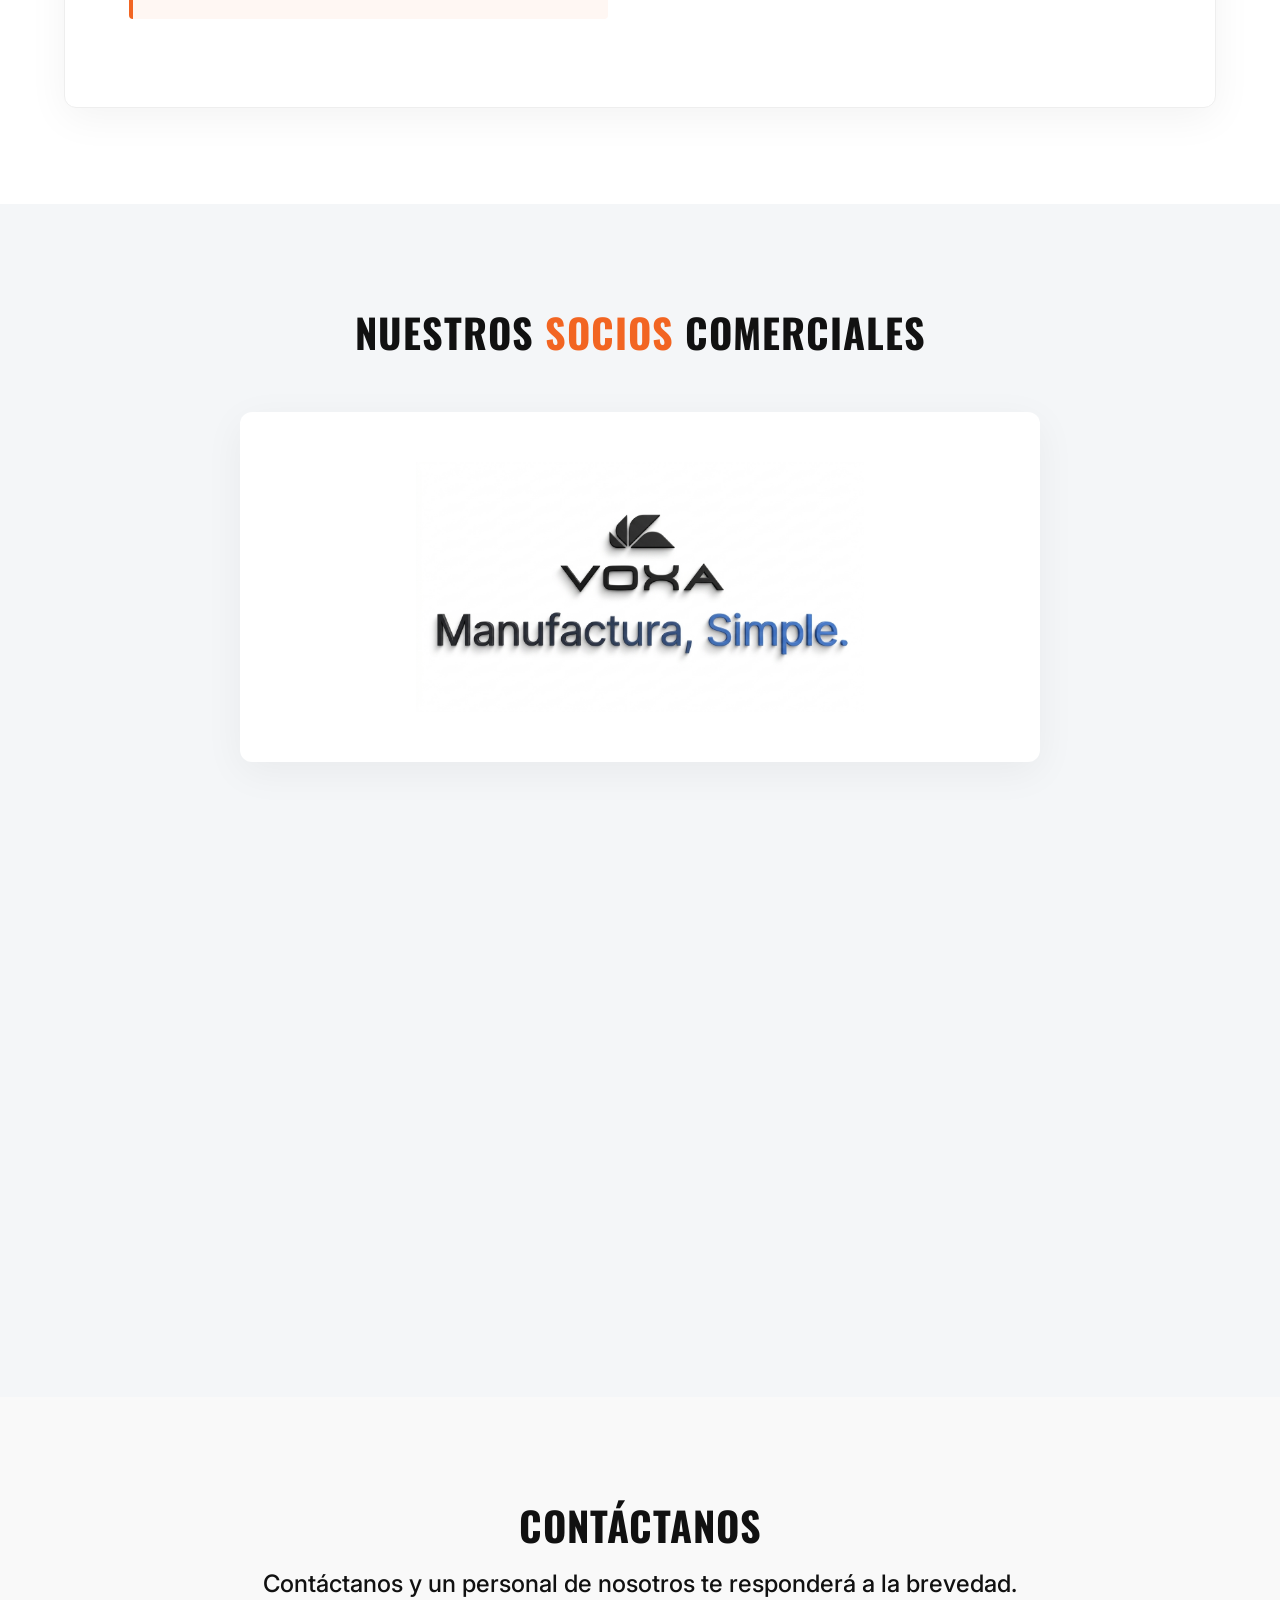
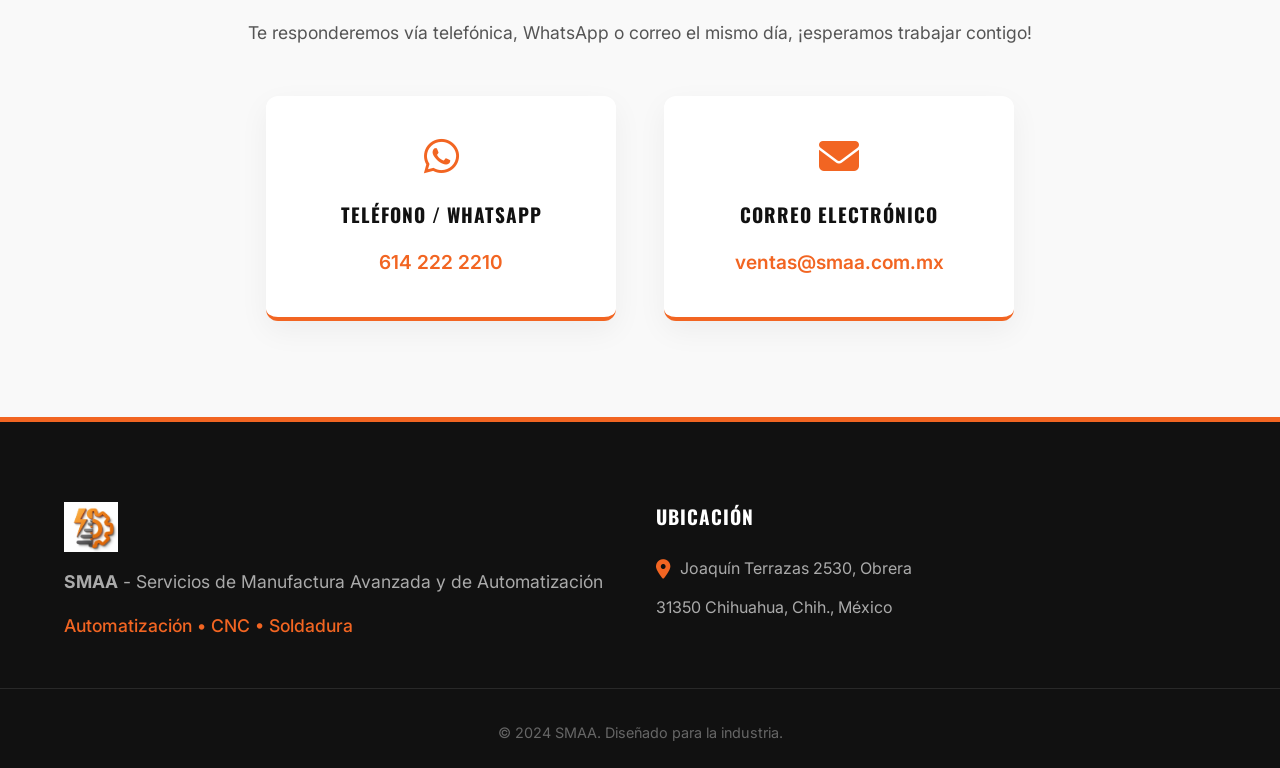
==== commit ac1d500e: "Add welding specialty and AWS credentials" ====
--- a/index.html
+++ b/index.html
@@ -12,10 +12,10 @@
     <!-- Google Fonts for modern typography -->
     <link rel="preconnect" href="https://fonts.googleapis.com">
     <link rel="preconnect" href="https://fonts.gstatic.com" crossorigin>
-    <link href="https://fonts.googleapis.com/css2?family=Inter:wght@400;500;700&family=Oswald:wght@500;700&display=swap"
+    <link href="https://fonts.googleapis.com/css2?family=Inter:wght@400;500;700&amp;family=Oswald:wght@500;700&amp;display=swap"
         rel="stylesheet">
     <!-- Main Stylesheet -->
-    <link rel="stylesheet" href="styles.css?v=1.3">
+    <link rel="stylesheet" href="styles.css?v=1.4">
     <!-- Font Awesome for icons -->
     <link rel="stylesheet" href="https://cdnjs.cloudflare.com/ajax/libs/font-awesome/6.4.0/css/all.min.css">
     <!-- Extra sections -->
@@ -35,6 +35,7 @@
                 <li><a href="#inicio" class="nav-item active">Inicio</a></li>
                 <li><a href="#nosotros" class="nav-item">Nosotros</a></li>
                 <li><a href="#servicios" class="nav-item">Servicios</a></li>
+                <li><a href="#soldadura" class="nav-item">Soldadura</a></li>
                 <li><a href="#maquinaria" class="nav-item">N. Equipo</a></li>
                 <li><a href="#calidad" class="nav-item">Calidad</a></li>
                 <li><a href="#contacto" class="nav-item">Contacto</a></li>
@@ -80,8 +81,6 @@
                     </div>
                 </div>
             </div>
-        </section>
-
         </section>
 
         <!-- Servicios -->
@@ -222,6 +221,81 @@
             </div>
         </section>
 
+        <!-- Especialidad en Soldadura -->
+        <section id="soldadura" class="welding-specialty">
+            <div class="container">
+                <div class="welding-heading animate-on-scroll">
+                    <span class="section-kicker">Competencia técnica especializada</span>
+                    <h2>Especialidad en <span class="highlight-orange">Soldadura</span></h2>
+                    <p>Fortalecemos cada proyecto con inspección, coordinación y aseguramiento de calidad para
+                        responder a los requerimientos de sectores industriales exigentes.</p>
+                </div>
+
+                <div class="welding-overview">
+                    <div class="welding-scope animate-on-scroll">
+                        <div class="scope-icon" aria-hidden="true"><i class="fa-solid fa-shield-halved"></i></div>
+                        <div>
+                            <span class="scope-label">Nuestro alcance</span>
+                            <h3>Control técnico desde el procedimiento hasta la inspección</h3>
+                            <p>Contamos con el acompañamiento de un Senior CWI para inspección de soldadura
+                                estructural bajo AWS D1.1, calificación de soldadores, coordinación de calidad y
+                                ensayos no destructivos.</p>
+                            <ul class="scope-points">
+                                <li><i class="fa-solid fa-check"></i> Criterios aplicables a soldadura estructural</li>
+                                <li><i class="fa-solid fa-check"></i> Trazabilidad y soporte documental</li>
+                                <li><i class="fa-solid fa-check"></i> Enfoque preventivo de calidad</li>
+                            </ul>
+                        </div>
+                    </div>
+
+                    <article class="cwi-profile animate-on-scroll">
+                        <div class="cwi-avatar">
+                            <img src="images/team/david-bautista.jpeg"
+                                alt="David Antonio Bautista Flores, Senior CWI">
+                        </div>
+                        <div class="cwi-profile-copy">
+                            <span class="cwi-role">Senior CWI</span>
+                            <h3>David Antonio Bautista Flores</h3>
+                            <p>Especialista que respalda la coordinación técnica y la inspección de nuestros
+                                proyectos de soldadura.</p>
+                            <a href="https://mx.linkedin.com/in/david-antonio-bautista-flores-443b2b122"
+                                target="_blank" rel="noopener noreferrer" class="linkedin-link"
+                                aria-label="Ver el perfil de David Antonio Bautista Flores en LinkedIn">
+                                <i class="fa-brands fa-linkedin"></i> Ver perfil profesional
+                            </a>
+                        </div>
+                    </article>
+                </div>
+
+                <div class="certificates-heading animate-on-scroll">
+                    <div>
+                        <span class="scope-label">Respaldo documental</span>
+                        <h3>Certificaciones</h3>
+                    </div>
+                    <p>Credenciales AWS vigentes que respaldan nuestro alcance técnico.</p>
+                </div>
+
+                <div class="certificates-grid" aria-label="Cuatro certificaciones AWS vigentes">
+                    <figure class="certificate-card animate-on-scroll">
+                        <img src="images/certifications/aws-cwi-d11.jpeg"
+                            alt="Inspector de Soldadura Certificado AWS con código estructural D1.1, credencial 20013551">
+                    </figure>
+                    <figure class="certificate-card animate-on-scroll">
+                        <img src="images/certifications/aws-welder-performance.jpeg"
+                            alt="AWS Welder Performance Qualifier Endorsement, credencial 26030631">
+                    </figure>
+                    <figure class="certificate-card animate-on-scroll">
+                        <img src="images/certifications/aws-welding-quality.jpeg"
+                            alt="AWS Welding Coordination and Quality Assurance Endorsement, credencial 26060471">
+                    </figure>
+                    <figure class="certificate-card animate-on-scroll">
+                        <img src="images/certifications/aws-nde-coordination.jpeg"
+                            alt="AWS Non-Destructive Examination Coordination Endorsement, credencial 26070571">
+                    </figure>
+                </div>
+            </div>
+        </section>
+
         <!-- Machine Park Section -->
         <section id="maquinaria" class="machine-park">
             <div class="container">
@@ -363,4 +437,4 @@
     <script src="script.js"></script>
 </body>
 
-</html>+</html>
--- a/styles.css
+++ b/styles.css
@@ -468,6 +468,217 @@
     object-position: center;
     flex-shrink: 0;
     display: block;
+}
+
+/* Welding Specialty */
+.welding-specialty {
+    position: relative;
+    padding: 7rem 0;
+    overflow: hidden;
+    color: var(--smaa-white);
+    background:
+        radial-gradient(circle at 92% 8%, rgba(242, 101, 34, 0.2), transparent 28rem),
+        linear-gradient(135deg, #0d0f12 0%, #171b20 52%, #101215 100%);
+}
+
+.welding-specialty::before {
+    content: '';
+    position: absolute;
+    inset: 0;
+    opacity: 0.2;
+    pointer-events: none;
+    background-image: linear-gradient(rgba(255, 255, 255, 0.035) 1px, transparent 1px),
+        linear-gradient(90deg, rgba(255, 255, 255, 0.035) 1px, transparent 1px);
+    background-size: 42px 42px;
+}
+
+.welding-specialty .container {
+    position: relative;
+    z-index: 1;
+}
+
+.welding-heading {
+    max-width: 820px;
+    margin-bottom: 3.5rem;
+}
+
+.section-kicker,
+.scope-label,
+.cwi-role {
+    display: block;
+    color: var(--smaa-orange);
+    font-family: 'Oswald', sans-serif;
+    font-size: 0.8rem;
+    font-weight: 700;
+    letter-spacing: 0.18em;
+    text-transform: uppercase;
+}
+
+.welding-heading h2 {
+    margin: 0.55rem 0 1rem;
+    font-size: clamp(2.5rem, 5vw, 4.5rem);
+    line-height: 1.05;
+}
+
+.welding-heading p {
+    max-width: 720px;
+    color: #c9cdd2;
+    font-size: 1.1rem;
+}
+
+.welding-overview {
+    display: grid;
+    grid-template-columns: minmax(0, 1.35fr) minmax(320px, 0.65fr);
+    gap: 1.5rem;
+    align-items: stretch;
+}
+
+.welding-scope,
+.cwi-profile {
+    border: 1px solid rgba(255, 255, 255, 0.1);
+    border-radius: 16px;
+    background: rgba(255, 255, 255, 0.055);
+    box-shadow: 0 24px 60px rgba(0, 0, 0, 0.22);
+}
+
+.welding-scope {
+    display: grid;
+    grid-template-columns: auto 1fr;
+    gap: 1.5rem;
+    padding: 2.5rem;
+}
+
+.scope-icon {
+    display: grid;
+    width: 64px;
+    height: 64px;
+    place-items: center;
+    border-radius: 14px;
+    background: var(--smaa-orange);
+    color: #fff;
+    font-size: 1.55rem;
+    box-shadow: 0 12px 30px rgba(242, 101, 34, 0.25);
+}
+
+.welding-scope h3,
+.certificates-heading h3 {
+    margin: 0.45rem 0 1rem;
+    font-size: 1.8rem;
+    line-height: 1.25;
+}
+
+.welding-scope p,
+.cwi-profile p,
+.certificates-heading p {
+    color: #bdc2c8;
+}
+
+.scope-points {
+    display: grid;
+    gap: 0.65rem;
+    margin-top: 1.4rem;
+    list-style: none;
+    color: #eceff2;
+}
+
+.scope-points i {
+    margin-right: 0.55rem;
+    color: var(--smaa-orange);
+}
+
+.cwi-profile {
+    display: flex;
+    flex-direction: column;
+    justify-content: center;
+    align-items: center;
+    padding: 2.5rem 2rem;
+    text-align: center;
+}
+
+.cwi-avatar {
+    width: 148px;
+    height: 148px;
+    margin-bottom: 1.5rem;
+    overflow: hidden;
+    border: 4px solid var(--smaa-orange);
+    border-radius: 50%;
+    background: linear-gradient(145deg, #343a41, #181b1f);
+    box-shadow: 0 16px 35px rgba(0, 0, 0, 0.35);
+}
+
+.cwi-avatar img {
+    display: block;
+    width: 100%;
+    height: 100%;
+    object-fit: cover;
+    object-position: center 32%;
+    transform: scale(1.42);
+}
+
+.cwi-profile h3 {
+    margin: 0.45rem 0 0.7rem;
+    font-size: 1.45rem;
+    line-height: 1.25;
+}
+
+.linkedin-link {
+    display: inline-flex;
+    align-items: center;
+    gap: 0.55rem;
+    margin-top: 1.25rem;
+    color: #fff;
+    font-weight: 700;
+    text-decoration: none;
+    transition: var(--transition);
+}
+
+.linkedin-link i {
+    color: #0a66c2;
+    font-size: 1.35rem;
+}
+
+.linkedin-link:hover {
+    color: var(--smaa-orange);
+    transform: translateY(-2px);
+}
+
+.certificates-heading {
+    display: flex;
+    align-items: flex-end;
+    justify-content: space-between;
+    gap: 2rem;
+    margin: 4rem 0 1.5rem;
+}
+
+.certificates-heading h3 {
+    margin-bottom: 0;
+}
+
+.certificates-grid {
+    display: grid;
+    grid-template-columns: repeat(4, minmax(0, 1fr));
+    gap: 1rem;
+}
+
+.certificate-card {
+    overflow: hidden;
+    border: 1px solid rgba(255, 255, 255, 0.14);
+    border-radius: 14px;
+    background: #022237;
+    box-shadow: 0 16px 40px rgba(0, 0, 0, 0.28);
+    transition: var(--transition);
+}
+
+.certificate-card:hover {
+    border-color: var(--smaa-orange);
+    transform: translateY(-5px);
+    box-shadow: 0 22px 48px rgba(242, 101, 34, 0.14);
+}
+
+.certificate-card img {
+    display: block;
+    width: 100%;
+    height: auto;
 }
 
 /* Machine Park (New Section) */
@@ -926,6 +1137,25 @@
         min-width: 300px;
     }
 
+    .welding-overview {
+        grid-template-columns: 1fr;
+    }
+
+    .cwi-profile {
+        flex-direction: row;
+        gap: 2rem;
+        text-align: left;
+    }
+
+    .cwi-avatar {
+        flex: 0 0 148px;
+        margin-bottom: 0;
+    }
+
+    .certificates-grid {
+        grid-template-columns: repeat(2, minmax(0, 1fr));
+    }
+
     .hero-title {
         font-size: 3rem;
     }
@@ -971,6 +1201,38 @@
 
     .service-gallery {
         height: 220px;
+    }
+
+    .welding-specialty {
+        padding: 5rem 0;
+    }
+
+    .welding-heading {
+        margin-bottom: 2.5rem;
+    }
+
+    .welding-scope {
+        grid-template-columns: 1fr;
+        padding: 2rem 1.5rem;
+    }
+
+    .cwi-profile {
+        flex-direction: column;
+        padding: 2rem 1.5rem;
+        text-align: center;
+    }
+
+    .certificates-heading {
+        display: block;
+        margin-top: 3rem;
+    }
+
+    .certificates-heading p {
+        margin-top: 0.5rem;
+    }
+
+    .certificates-grid {
+        grid-template-columns: 1fr;
     }
 
     .machines-grid {
@@ -1016,4 +1278,4 @@
 .card:nth-child(5), .machine-card:nth-child(5), .client-logo-wrapper:nth-child(5) { transition-delay: 0.5s; }
 .card:nth-child(6), .machine-card:nth-child(6), .client-logo-wrapper:nth-child(6) { transition-delay: 0.6s; }
 .card:nth-child(7), .client-logo-wrapper:nth-child(7) { transition-delay: 0.7s; }
-.card:nth-child(8), .client-logo-wrapper:nth-child(8) { transition-delay: 0.8s; }+.card:nth-child(8), .client-logo-wrapper:nth-child(8) { transition-delay: 0.8s; }
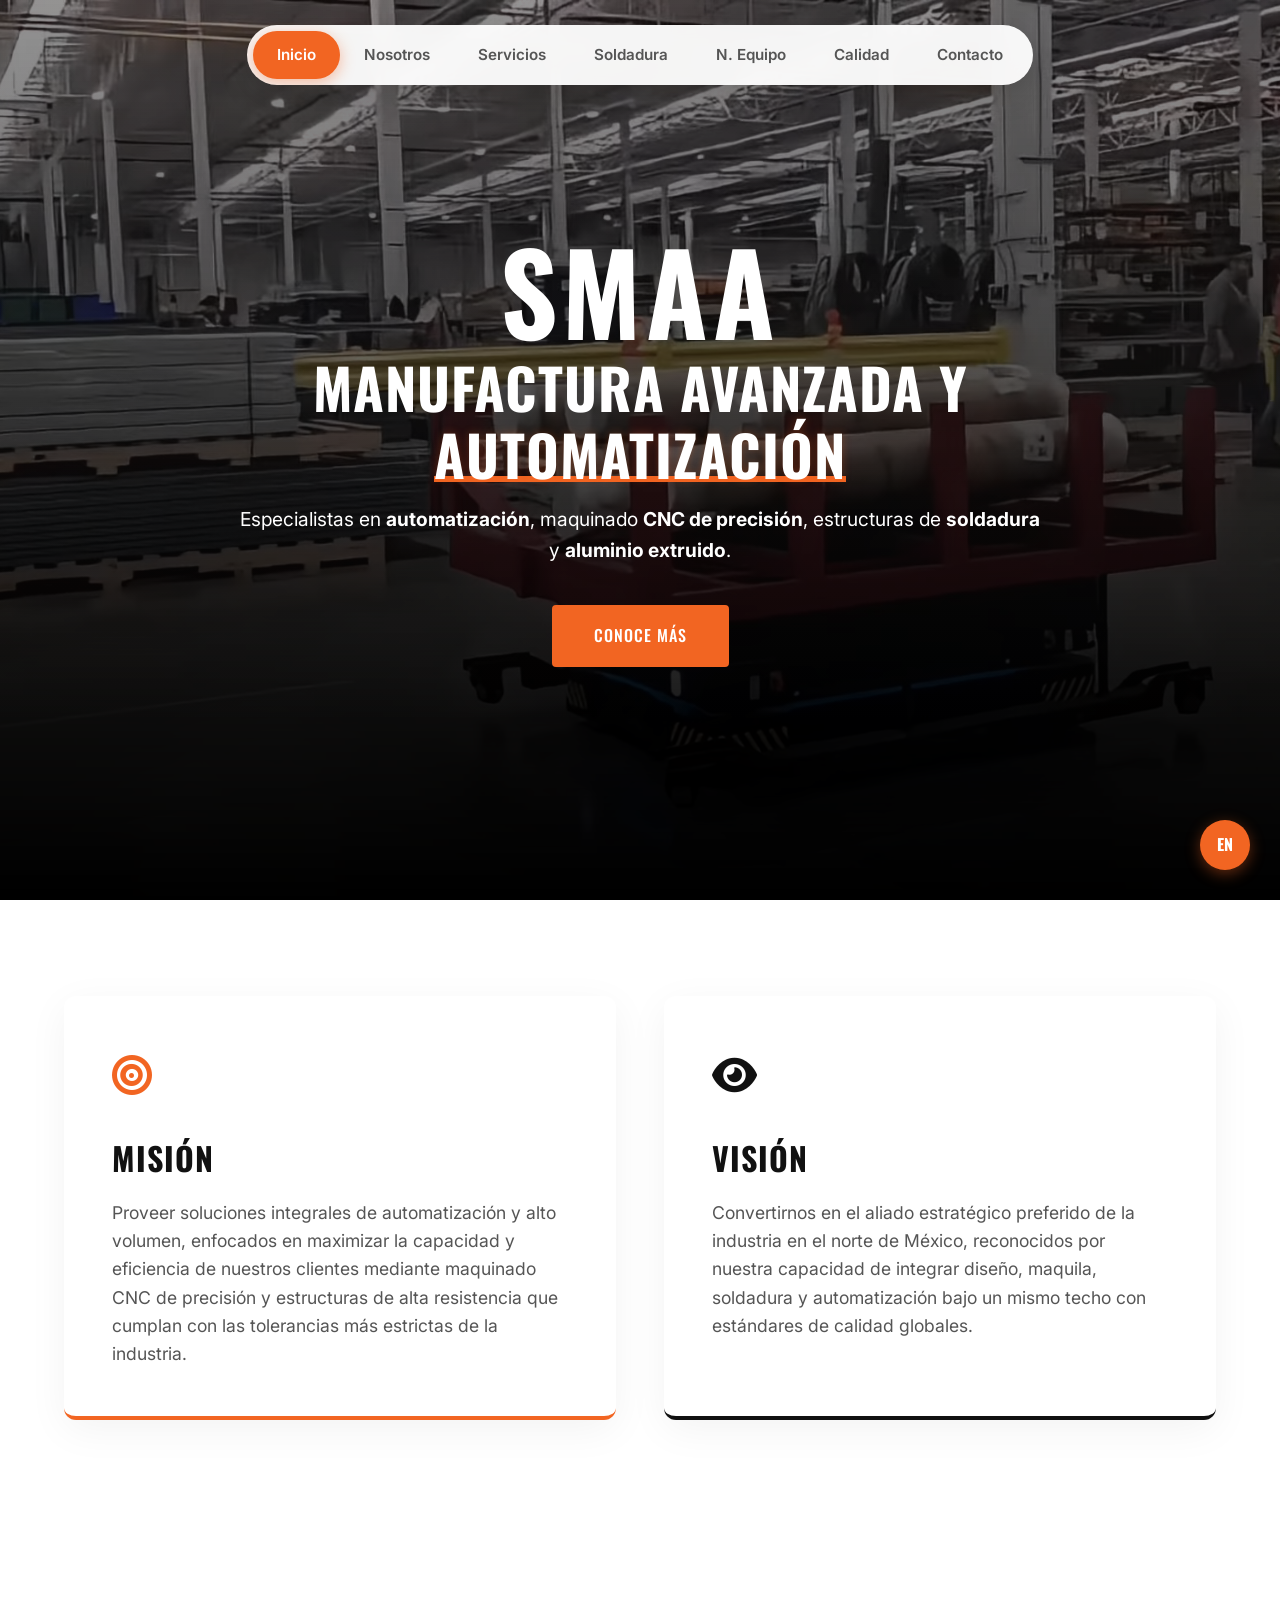
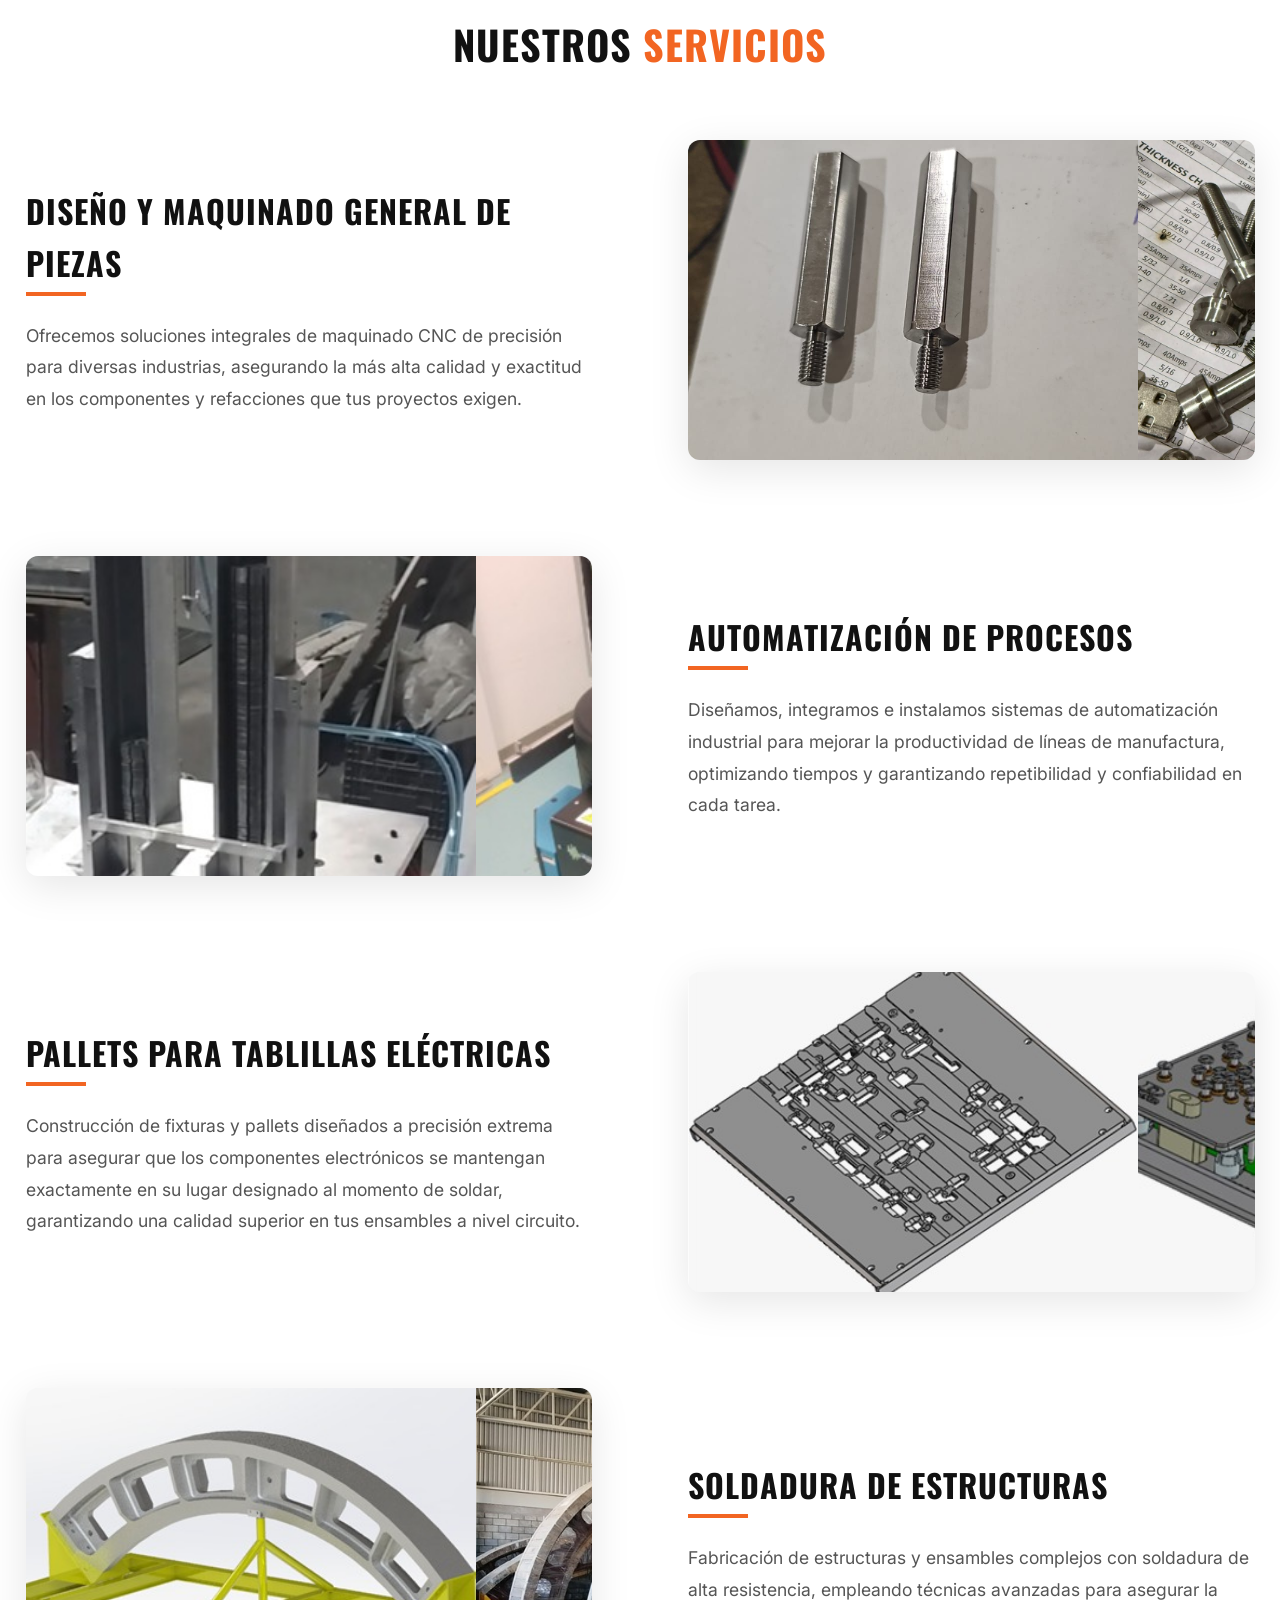
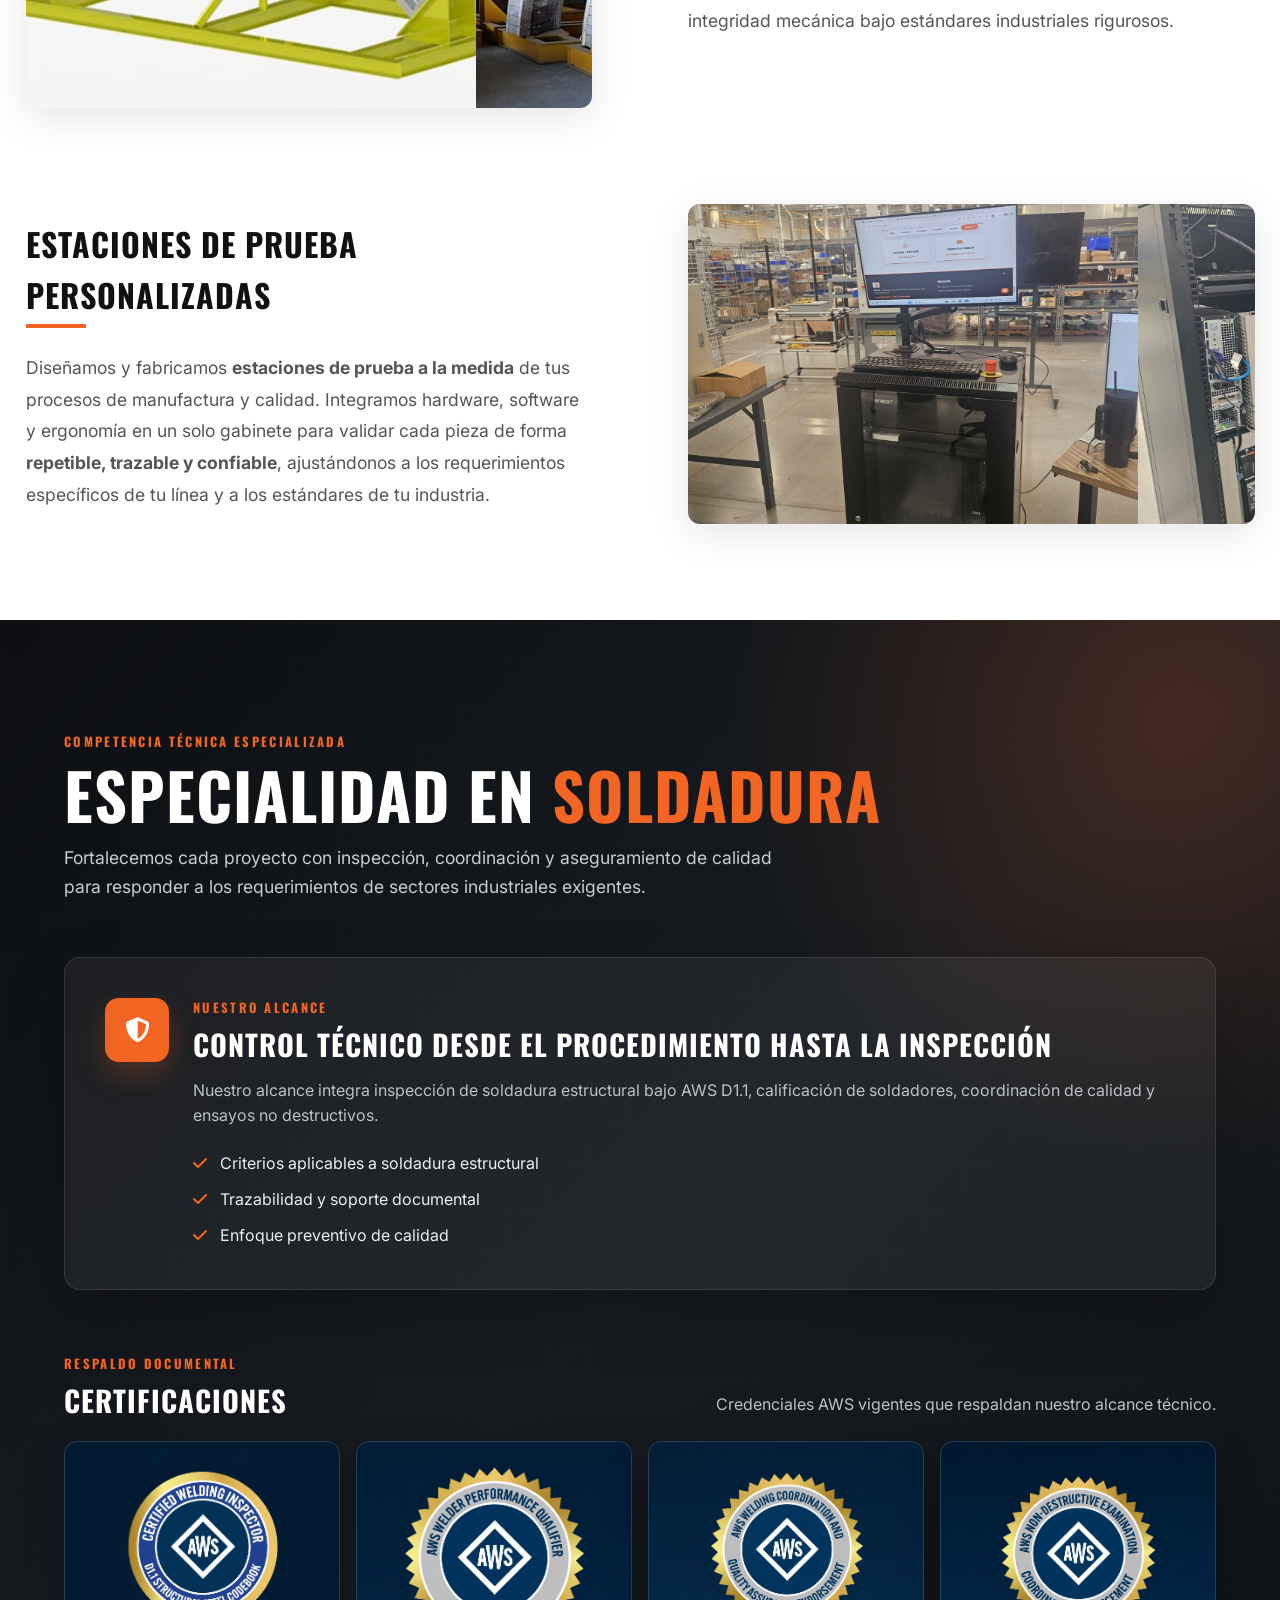
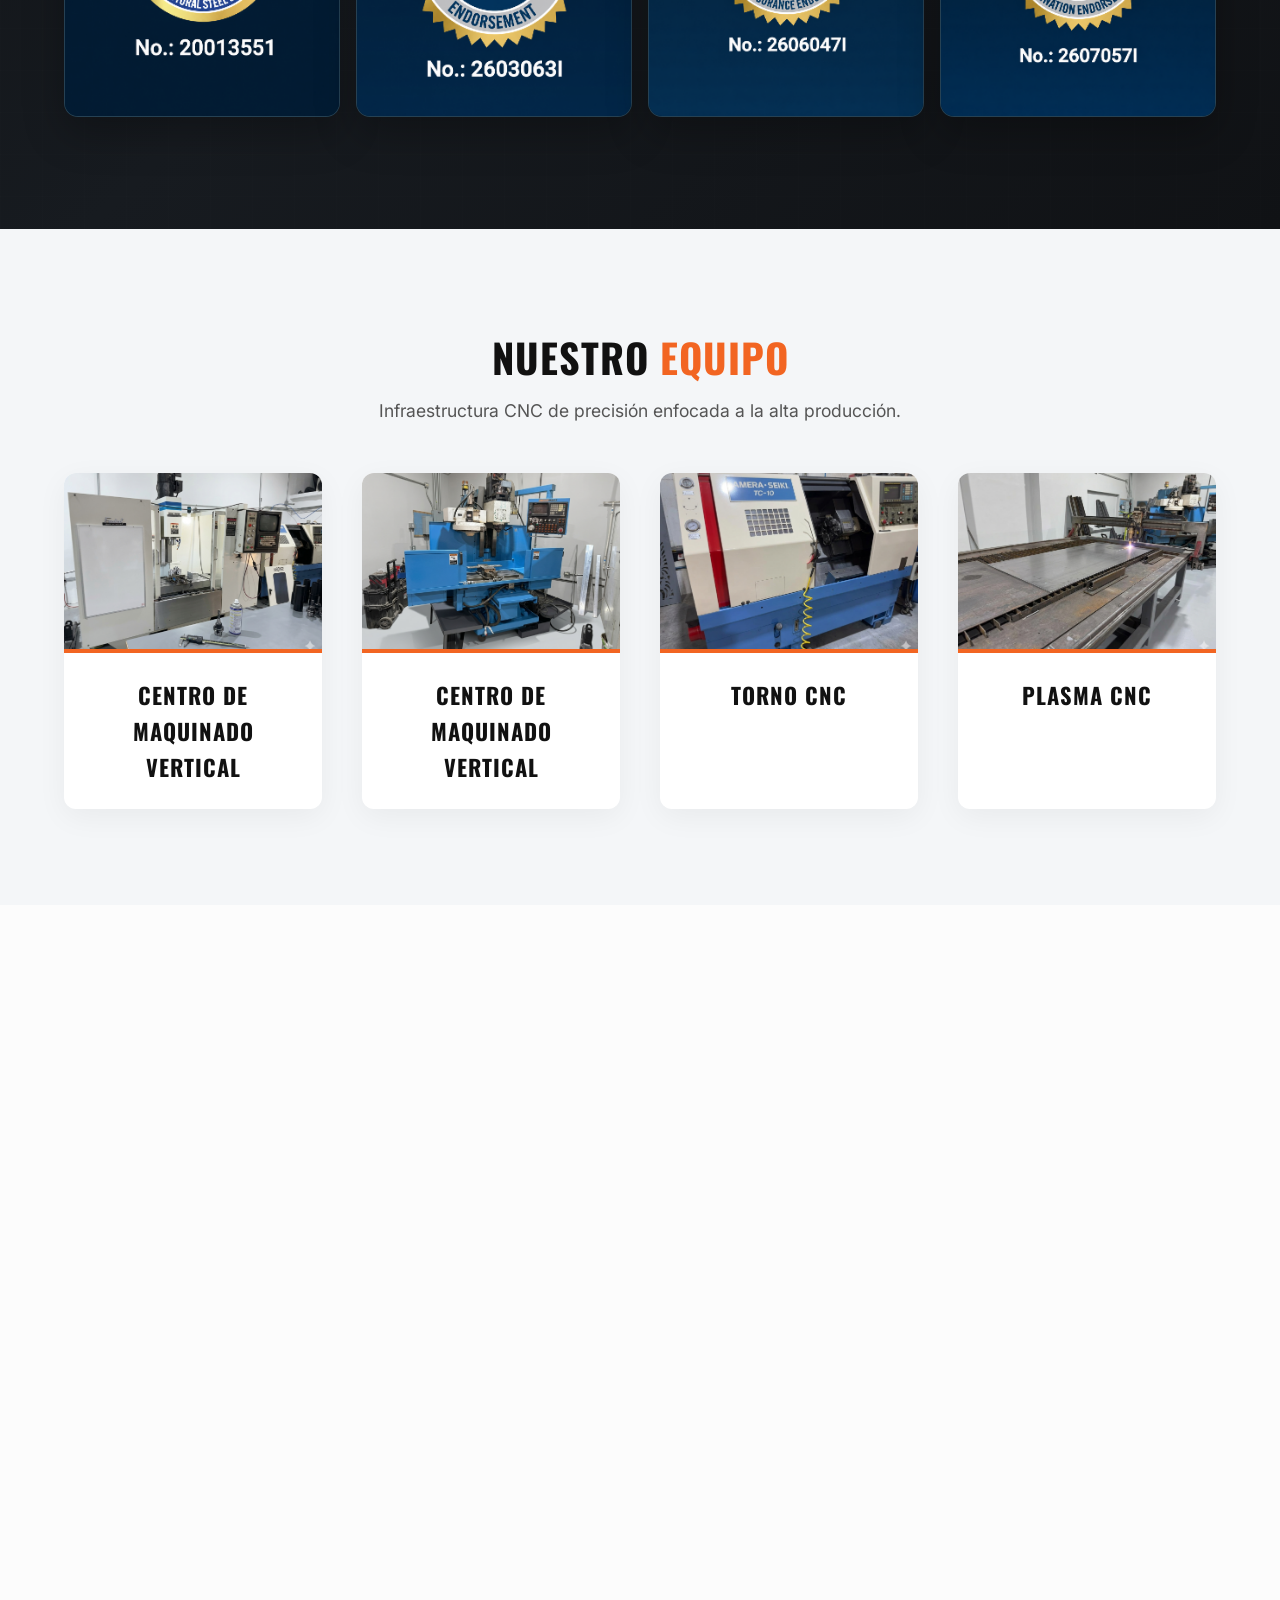
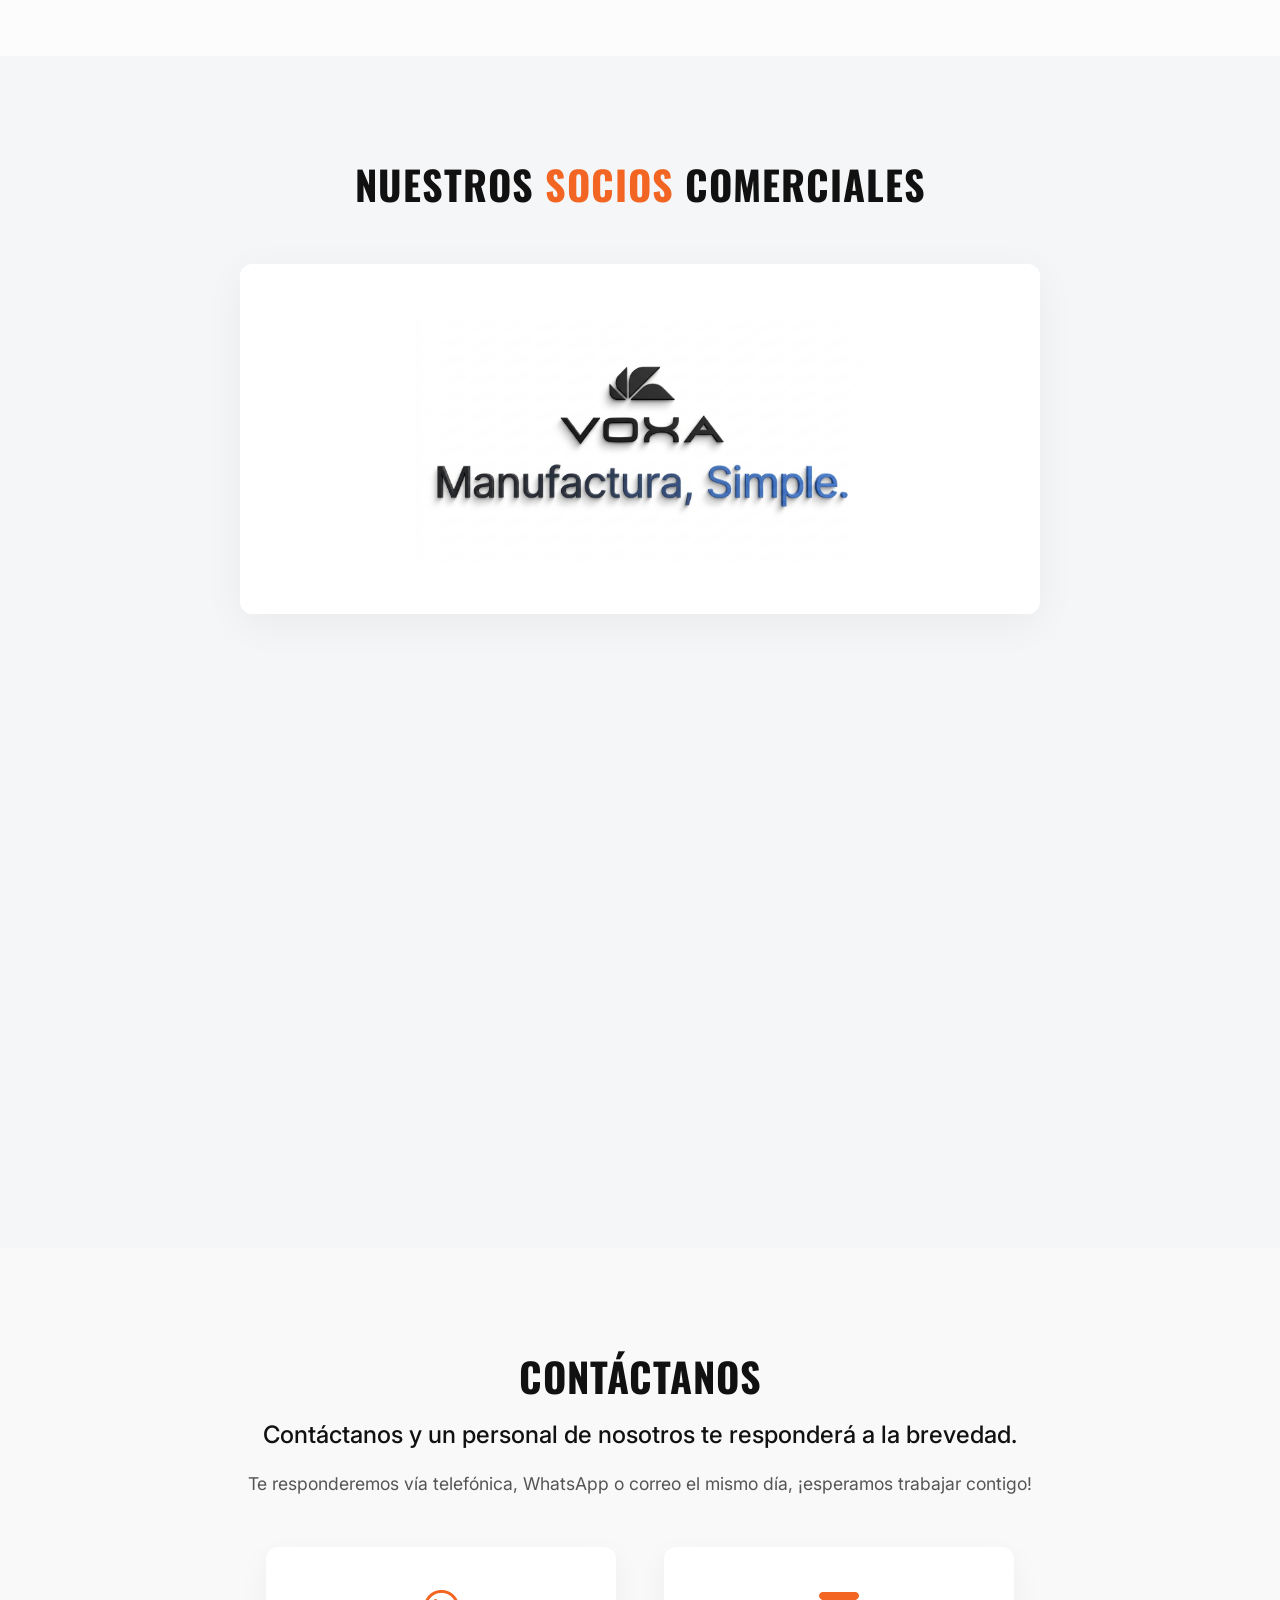
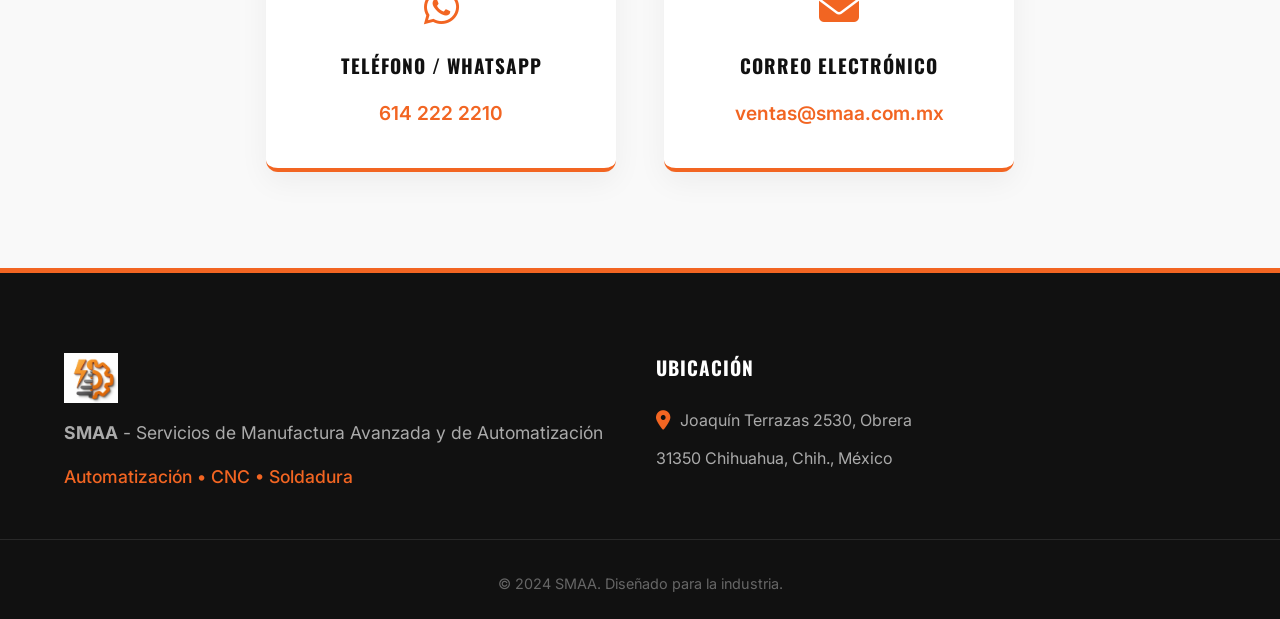
==== commit 419468bd: "Simplifica certificaciones de soldadura" ====
--- a/index.html
+++ b/index.html
@@ -237,9 +237,8 @@
                         <div>
                             <span class="scope-label">Nuestro alcance</span>
                             <h3>Control técnico desde el procedimiento hasta la inspección</h3>
-                            <p>Contamos con el acompañamiento de un Senior CWI para inspección de soldadura
-                                estructural bajo AWS D1.1, calificación de soldadores, coordinación de calidad y
-                                ensayos no destructivos.</p>
+                            <p>Nuestro alcance integra inspección de soldadura estructural bajo AWS D1.1,
+                                calificación de soldadores, coordinación de calidad y ensayos no destructivos.</p>
                             <ul class="scope-points">
                                 <li><i class="fa-solid fa-check"></i> Criterios aplicables a soldadura estructural</li>
                                 <li><i class="fa-solid fa-check"></i> Trazabilidad y soporte documental</li>
@@ -248,23 +247,6 @@
                         </div>
                     </div>
 
-                    <article class="cwi-profile animate-on-scroll">
-                        <div class="cwi-avatar">
-                            <img src="images/team/david-bautista.jpeg"
-                                alt="David Antonio Bautista Flores, Senior CWI">
-                        </div>
-                        <div class="cwi-profile-copy">
-                            <span class="cwi-role">Senior CWI</span>
-                            <h3>David Antonio Bautista Flores</h3>
-                            <p>Especialista que respalda la coordinación técnica y la inspección de nuestros
-                                proyectos de soldadura.</p>
-                            <a href="https://mx.linkedin.com/in/david-antonio-bautista-flores-443b2b122"
-                                target="_blank" rel="noopener noreferrer" class="linkedin-link"
-                                aria-label="Ver el perfil de David Antonio Bautista Flores en LinkedIn">
-                                <i class="fa-brands fa-linkedin"></i> Ver perfil profesional
-                            </a>
-                        </div>
-                    </article>
                 </div>
 
                 <div class="certificates-heading animate-on-scroll">
@@ -277,19 +259,19 @@
 
                 <div class="certificates-grid" aria-label="Cuatro certificaciones AWS vigentes">
                     <figure class="certificate-card animate-on-scroll">
-                        <img src="images/certifications/aws-cwi-d11.jpeg"
+                        <img src="images/certifications/aws-cwi-d11-compact.png"
                             alt="Inspector de Soldadura Certificado AWS con código estructural D1.1, credencial 20013551">
                     </figure>
                     <figure class="certificate-card animate-on-scroll">
-                        <img src="images/certifications/aws-welder-performance.jpeg"
+                        <img src="images/certifications/aws-welder-performance-compact.png"
                             alt="AWS Welder Performance Qualifier Endorsement, credencial 26030631">
                     </figure>
                     <figure class="certificate-card animate-on-scroll">
-                        <img src="images/certifications/aws-welding-quality.jpeg"
+                        <img src="images/certifications/aws-welding-quality-compact.png"
                             alt="AWS Welding Coordination and Quality Assurance Endorsement, credencial 26060471">
                     </figure>
                     <figure class="certificate-card animate-on-scroll">
-                        <img src="images/certifications/aws-nde-coordination.jpeg"
+                        <img src="images/certifications/aws-nde-coordination-compact.png"
                             alt="AWS Non-Destructive Examination Coordination Endorsement, credencial 26070571">
                     </figure>
                 </div>
--- a/styles.css
+++ b/styles.css
@@ -503,8 +503,7 @@
 }
 
 .section-kicker,
-.scope-label,
-.cwi-role {
+.scope-label {
     display: block;
     color: var(--smaa-orange);
     font-family: 'Oswald', sans-serif;
@@ -528,13 +527,12 @@
 
 .welding-overview {
     display: grid;
-    grid-template-columns: minmax(0, 1.35fr) minmax(320px, 0.65fr);
+    grid-template-columns: 1fr;
     gap: 1.5rem;
     align-items: stretch;
 }
 
-.welding-scope,
-.cwi-profile {
+.welding-scope {
     border: 1px solid rgba(255, 255, 255, 0.1);
     border-radius: 16px;
     background: rgba(255, 255, 255, 0.055);
@@ -568,7 +566,6 @@
 }
 
 .welding-scope p,
-.cwi-profile p,
 .certificates-heading p {
     color: #bdc2c8;
 }
@@ -584,62 +581,6 @@
 .scope-points i {
     margin-right: 0.55rem;
     color: var(--smaa-orange);
-}
-
-.cwi-profile {
-    display: flex;
-    flex-direction: column;
-    justify-content: center;
-    align-items: center;
-    padding: 2.5rem 2rem;
-    text-align: center;
-}
-
-.cwi-avatar {
-    width: 148px;
-    height: 148px;
-    margin-bottom: 1.5rem;
-    overflow: hidden;
-    border: 4px solid var(--smaa-orange);
-    border-radius: 50%;
-    background: linear-gradient(145deg, #343a41, #181b1f);
-    box-shadow: 0 16px 35px rgba(0, 0, 0, 0.35);
-}
-
-.cwi-avatar img {
-    display: block;
-    width: 100%;
-    height: 100%;
-    object-fit: cover;
-    object-position: center 32%;
-    transform: scale(1.42);
-}
-
-.cwi-profile h3 {
-    margin: 0.45rem 0 0.7rem;
-    font-size: 1.45rem;
-    line-height: 1.25;
-}
-
-.linkedin-link {
-    display: inline-flex;
-    align-items: center;
-    gap: 0.55rem;
-    margin-top: 1.25rem;
-    color: #fff;
-    font-weight: 700;
-    text-decoration: none;
-    transition: var(--transition);
-}
-
-.linkedin-link i {
-    color: #0a66c2;
-    font-size: 1.35rem;
-}
-
-.linkedin-link:hover {
-    color: var(--smaa-orange);
-    transform: translateY(-2px);
 }
 
 .certificates-heading {
@@ -1141,17 +1082,6 @@
         grid-template-columns: 1fr;
     }
 
-    .cwi-profile {
-        flex-direction: row;
-        gap: 2rem;
-        text-align: left;
-    }
-
-    .cwi-avatar {
-        flex: 0 0 148px;
-        margin-bottom: 0;
-    }
-
     .certificates-grid {
         grid-template-columns: repeat(2, minmax(0, 1fr));
     }
@@ -1214,12 +1144,6 @@
     .welding-scope {
         grid-template-columns: 1fr;
         padding: 2rem 1.5rem;
-    }
-
-    .cwi-profile {
-        flex-direction: column;
-        padding: 2rem 1.5rem;
-        text-align: center;
     }
 
     .certificates-heading {
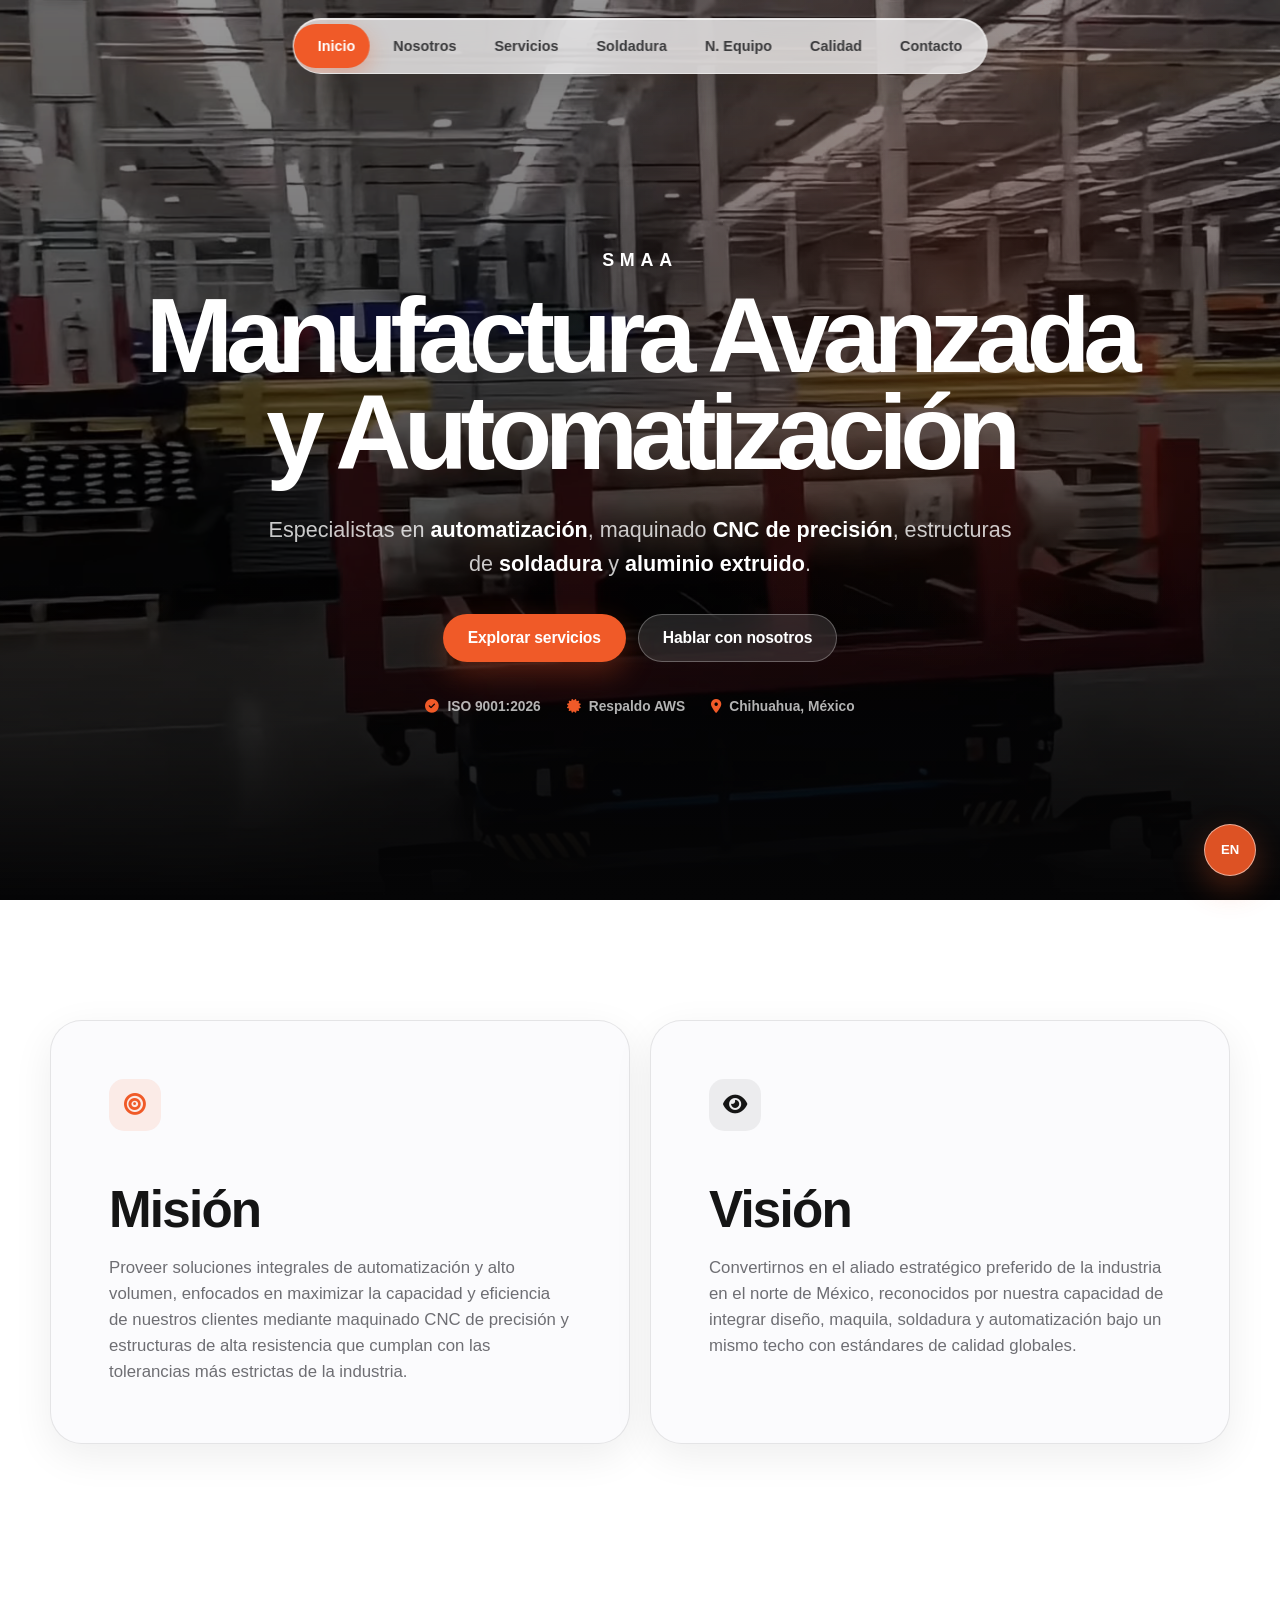
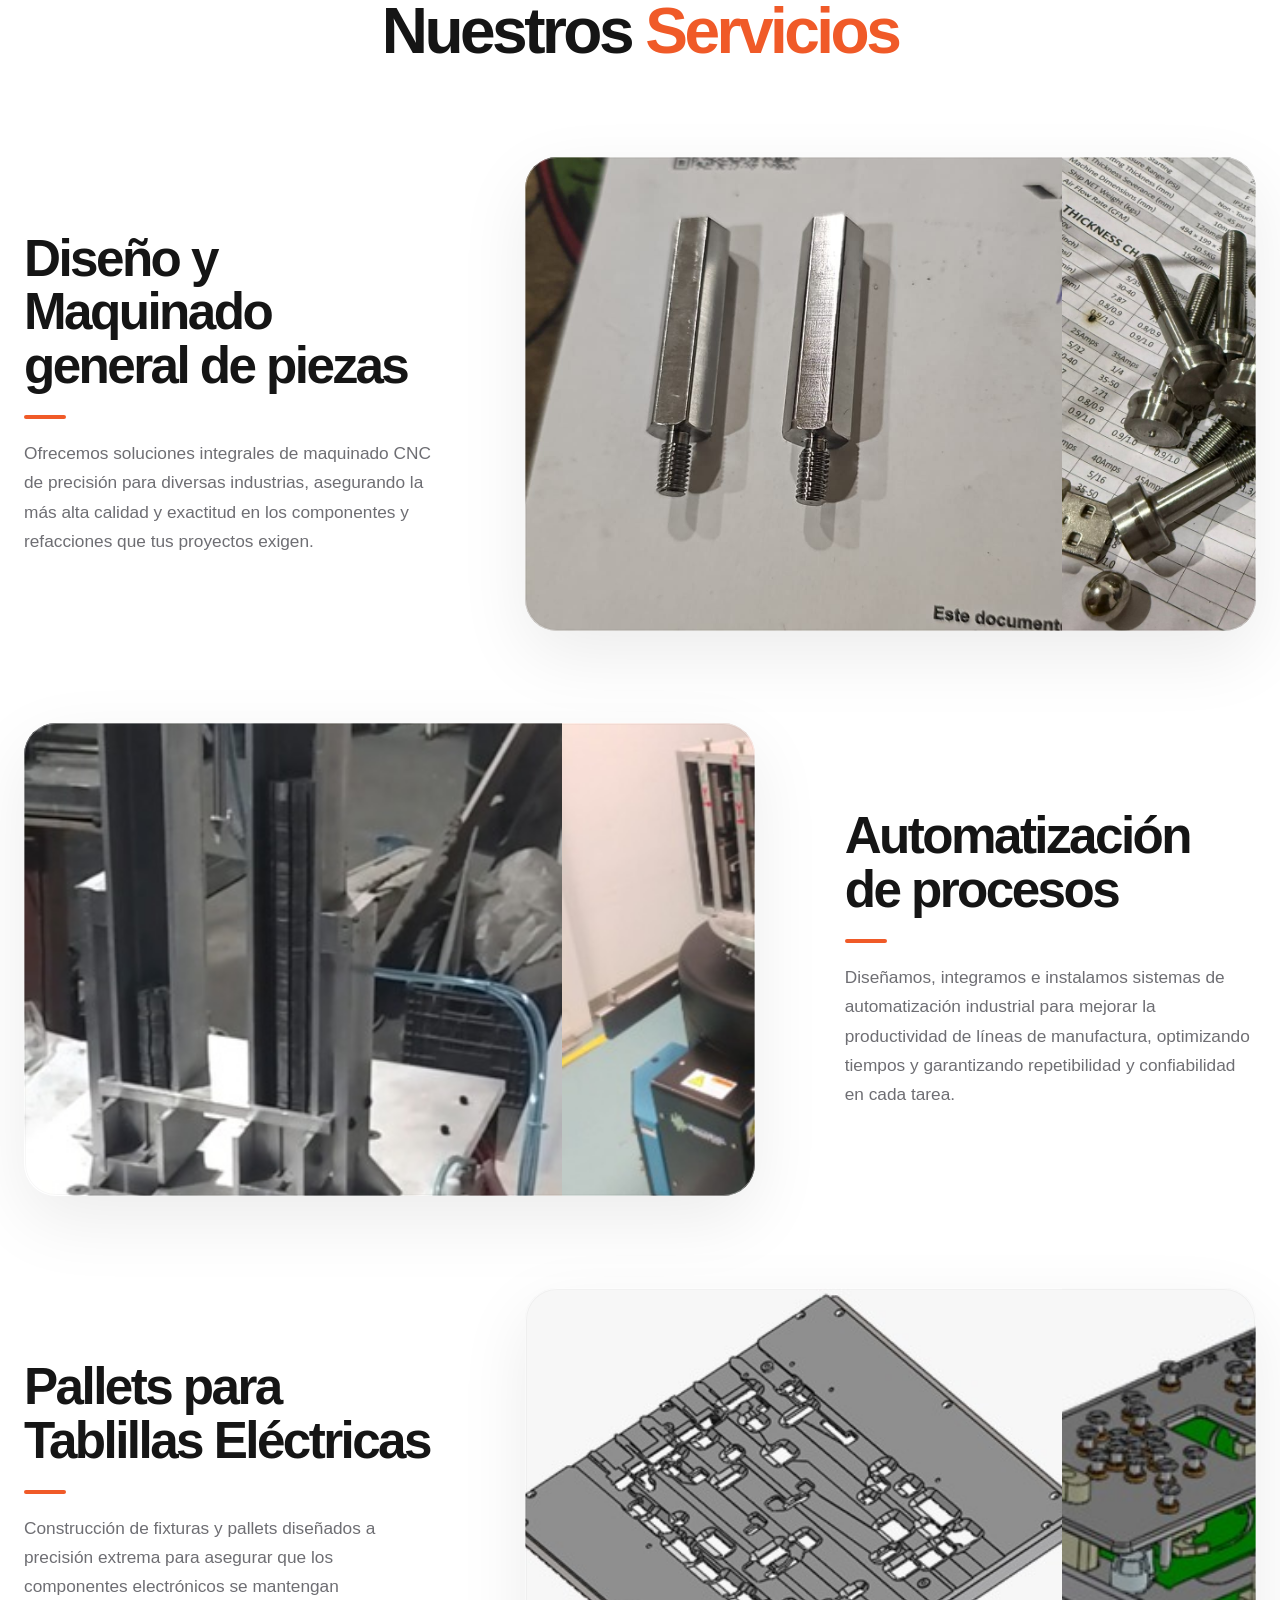
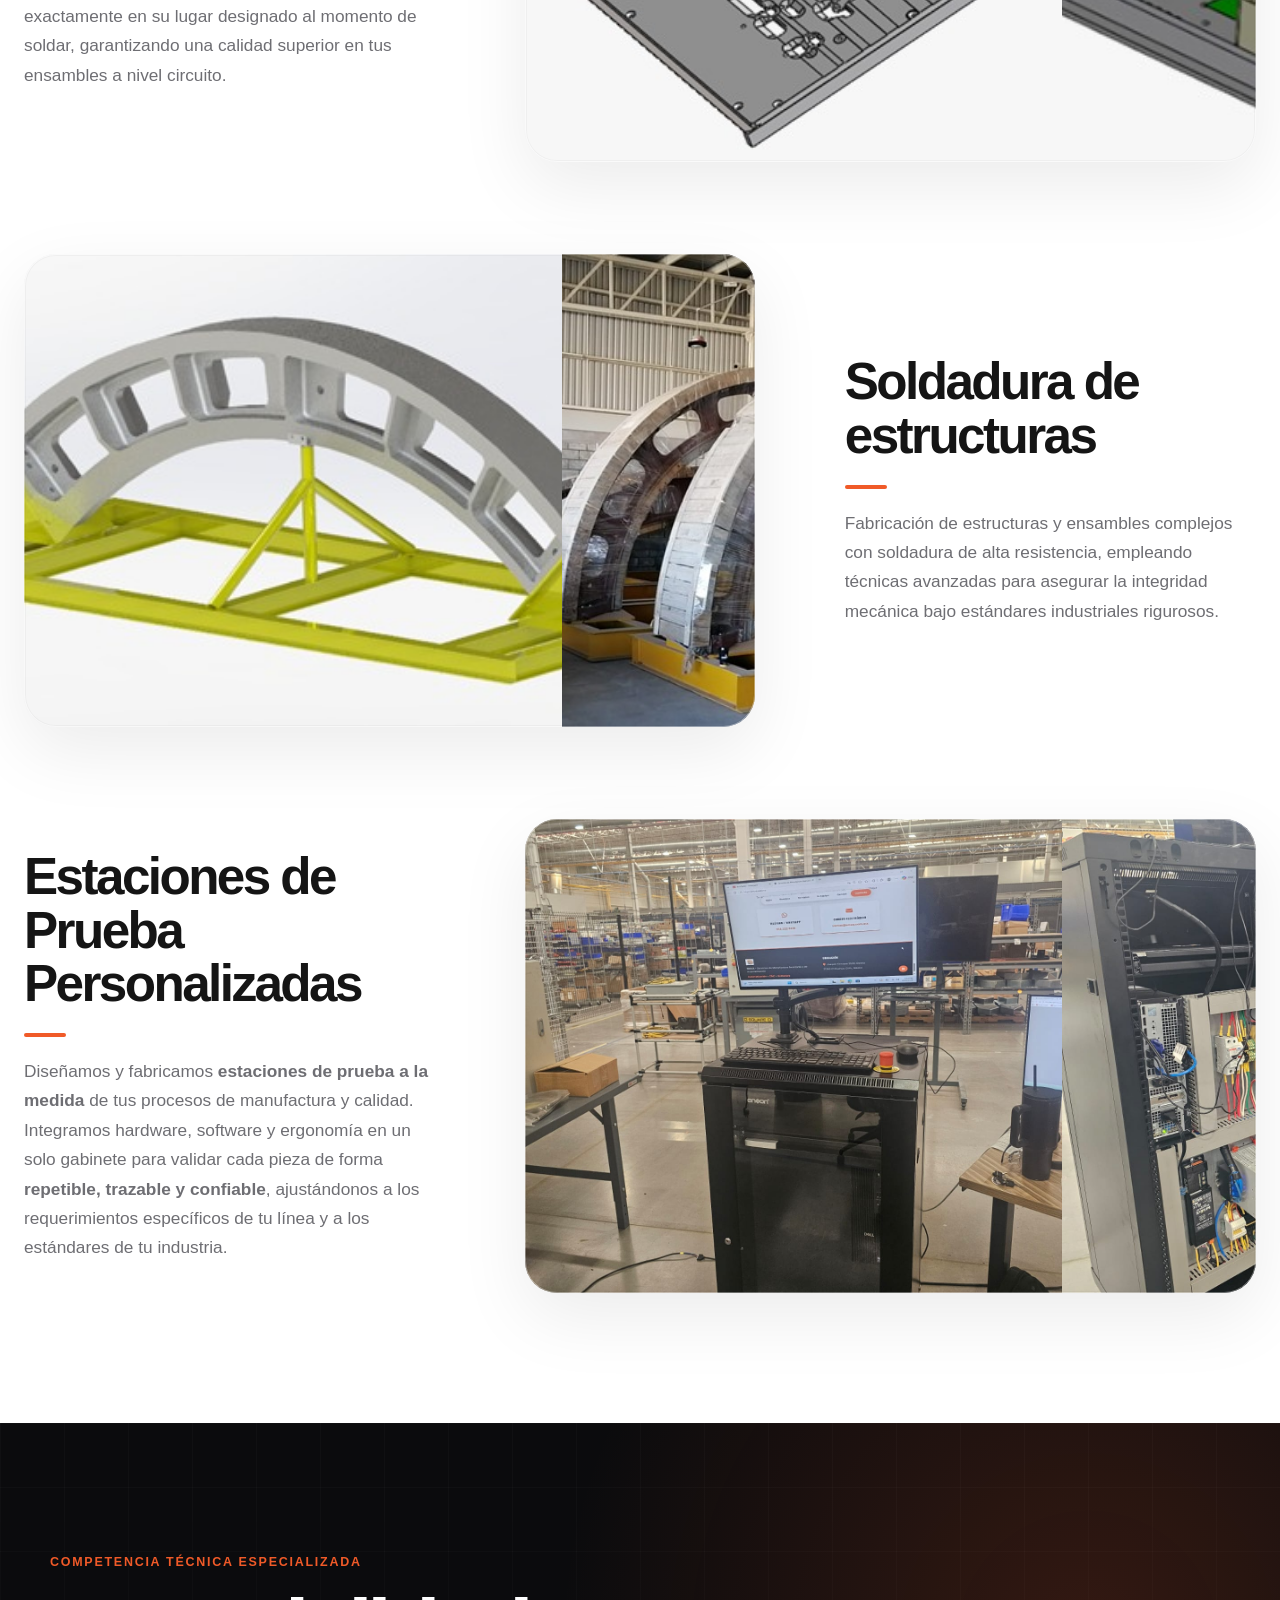
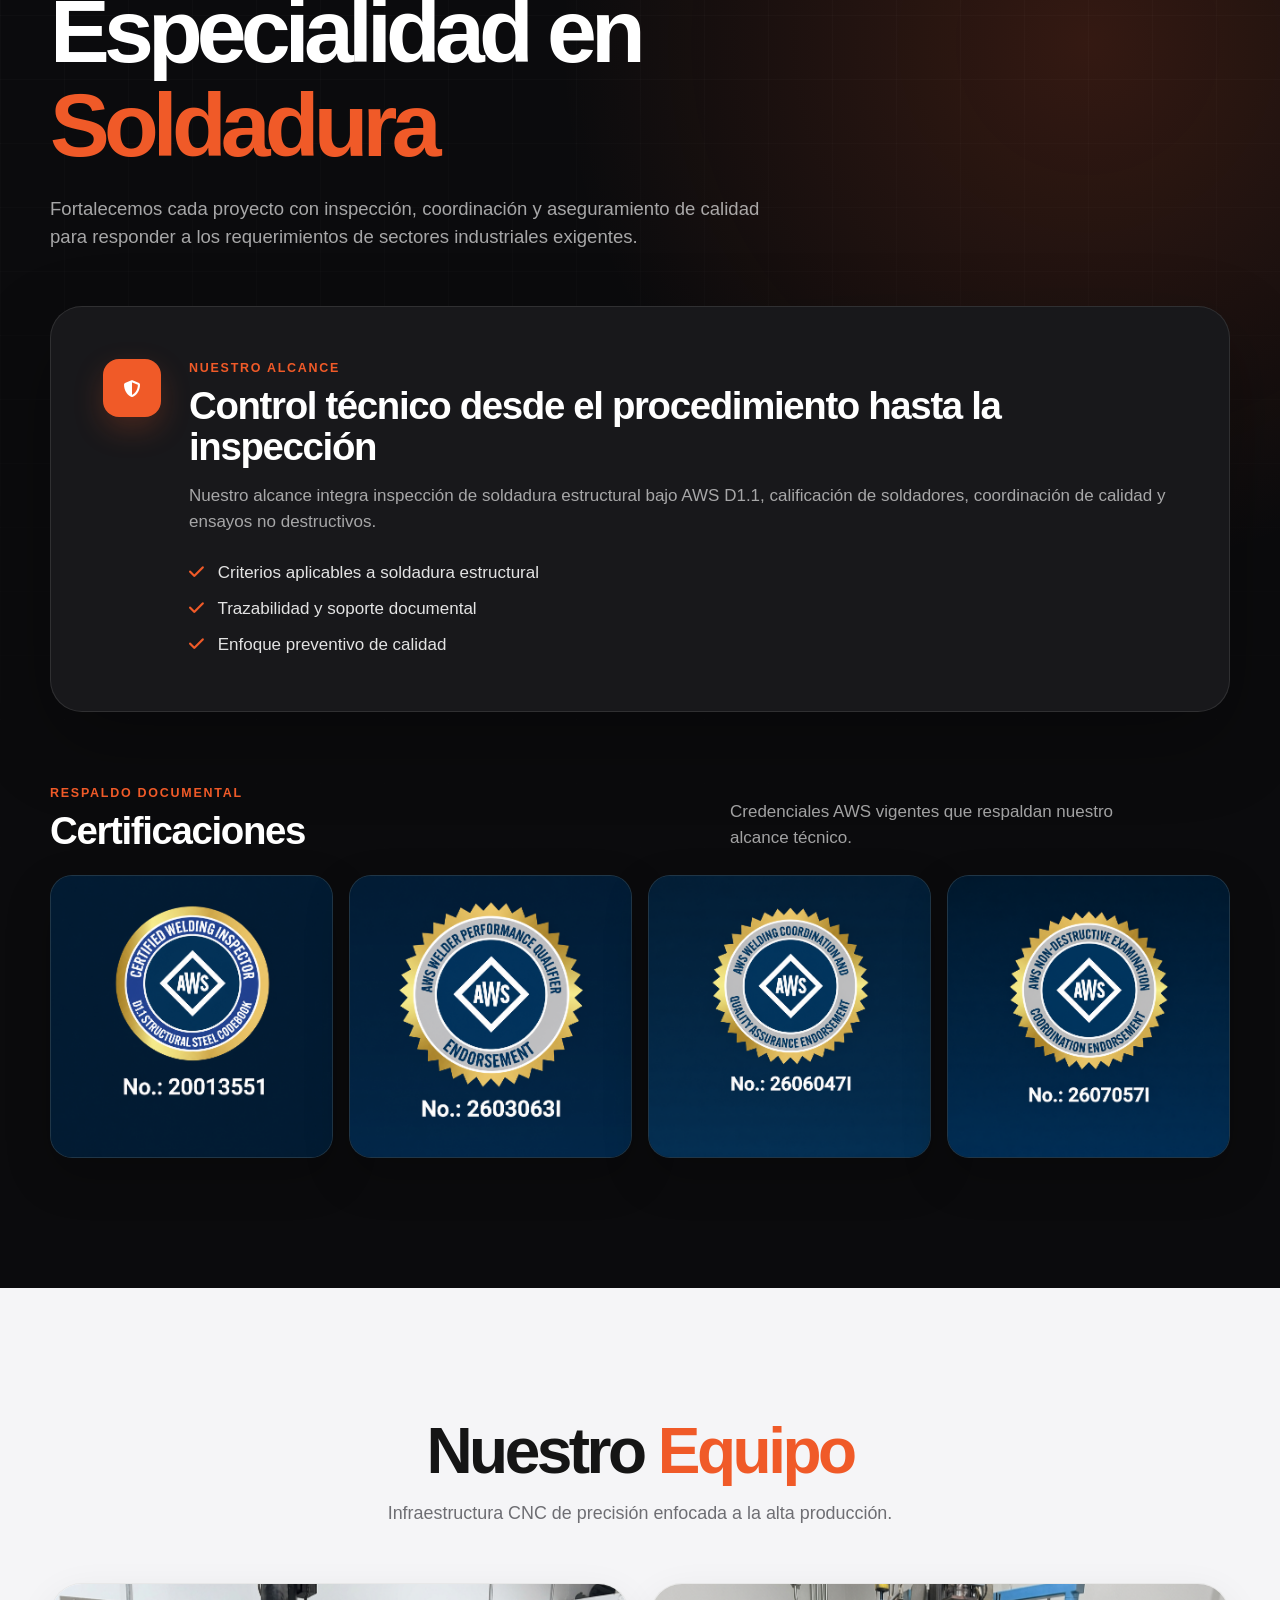
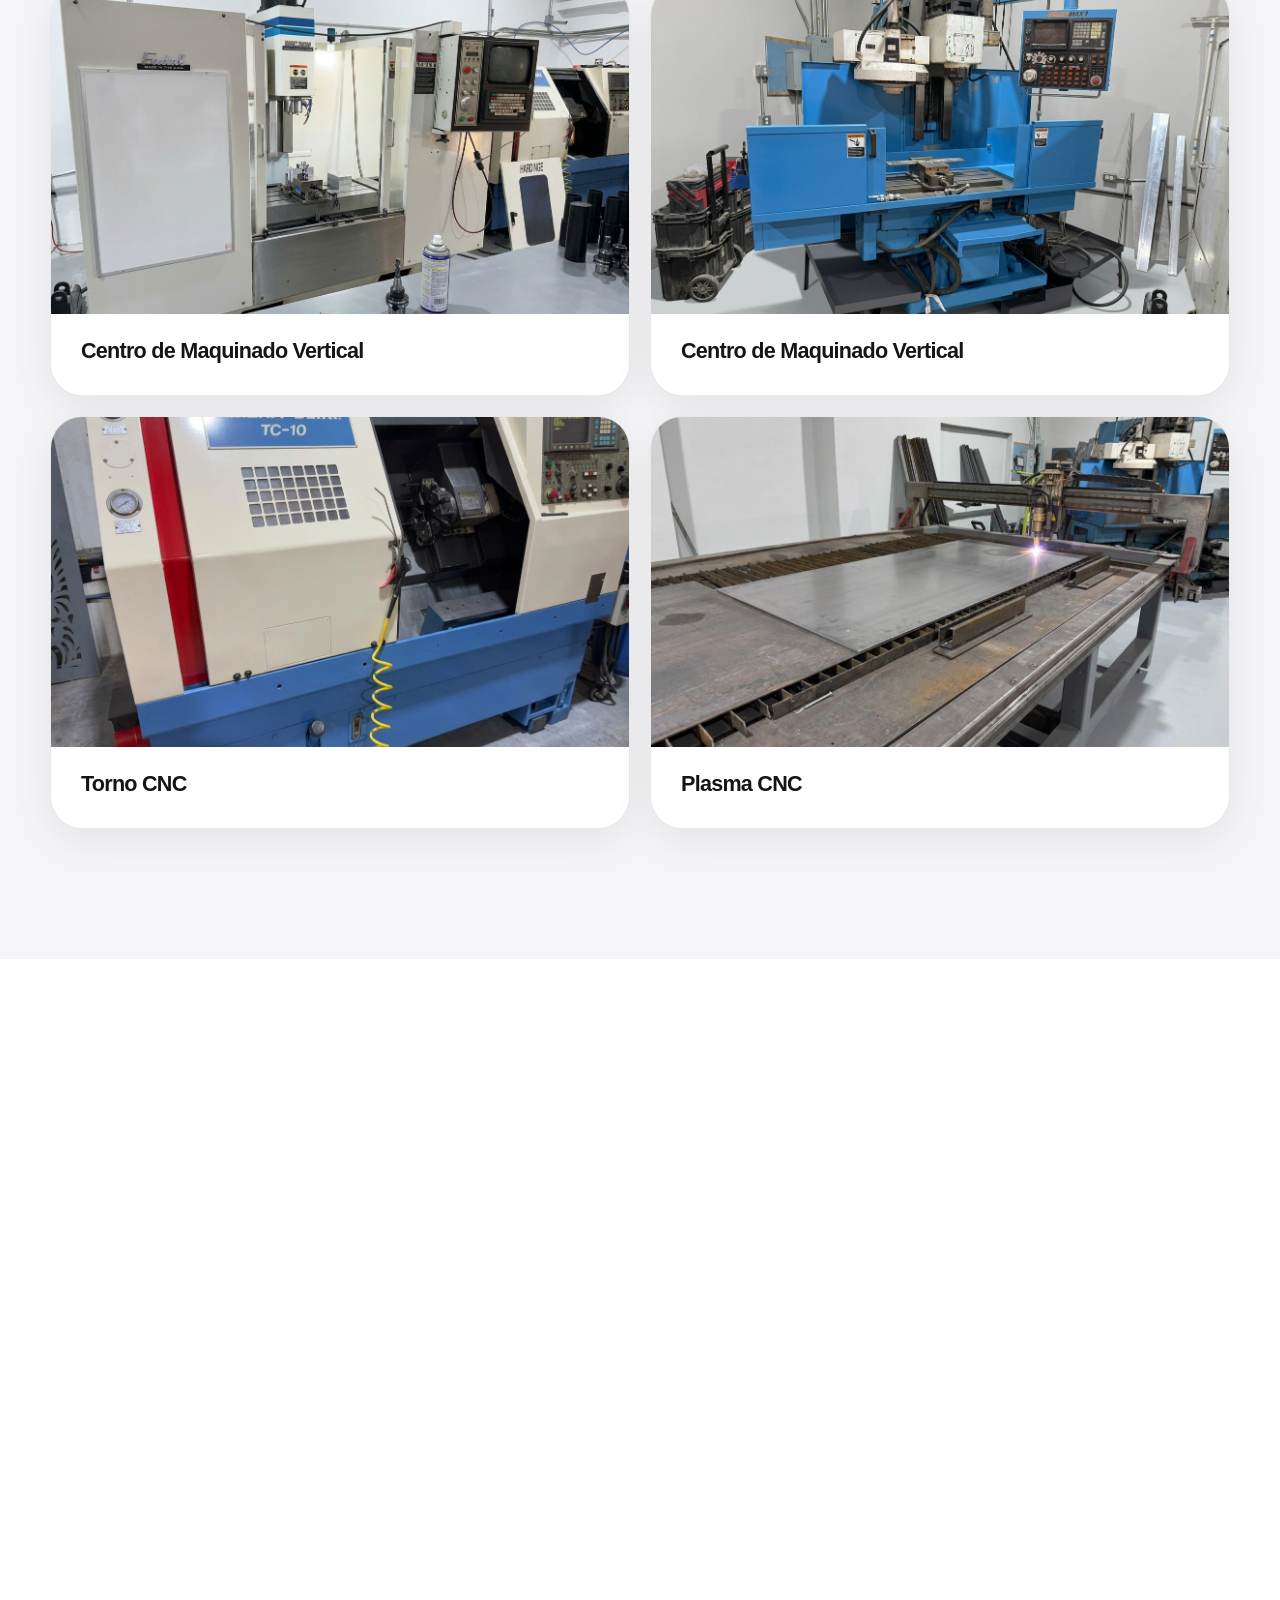
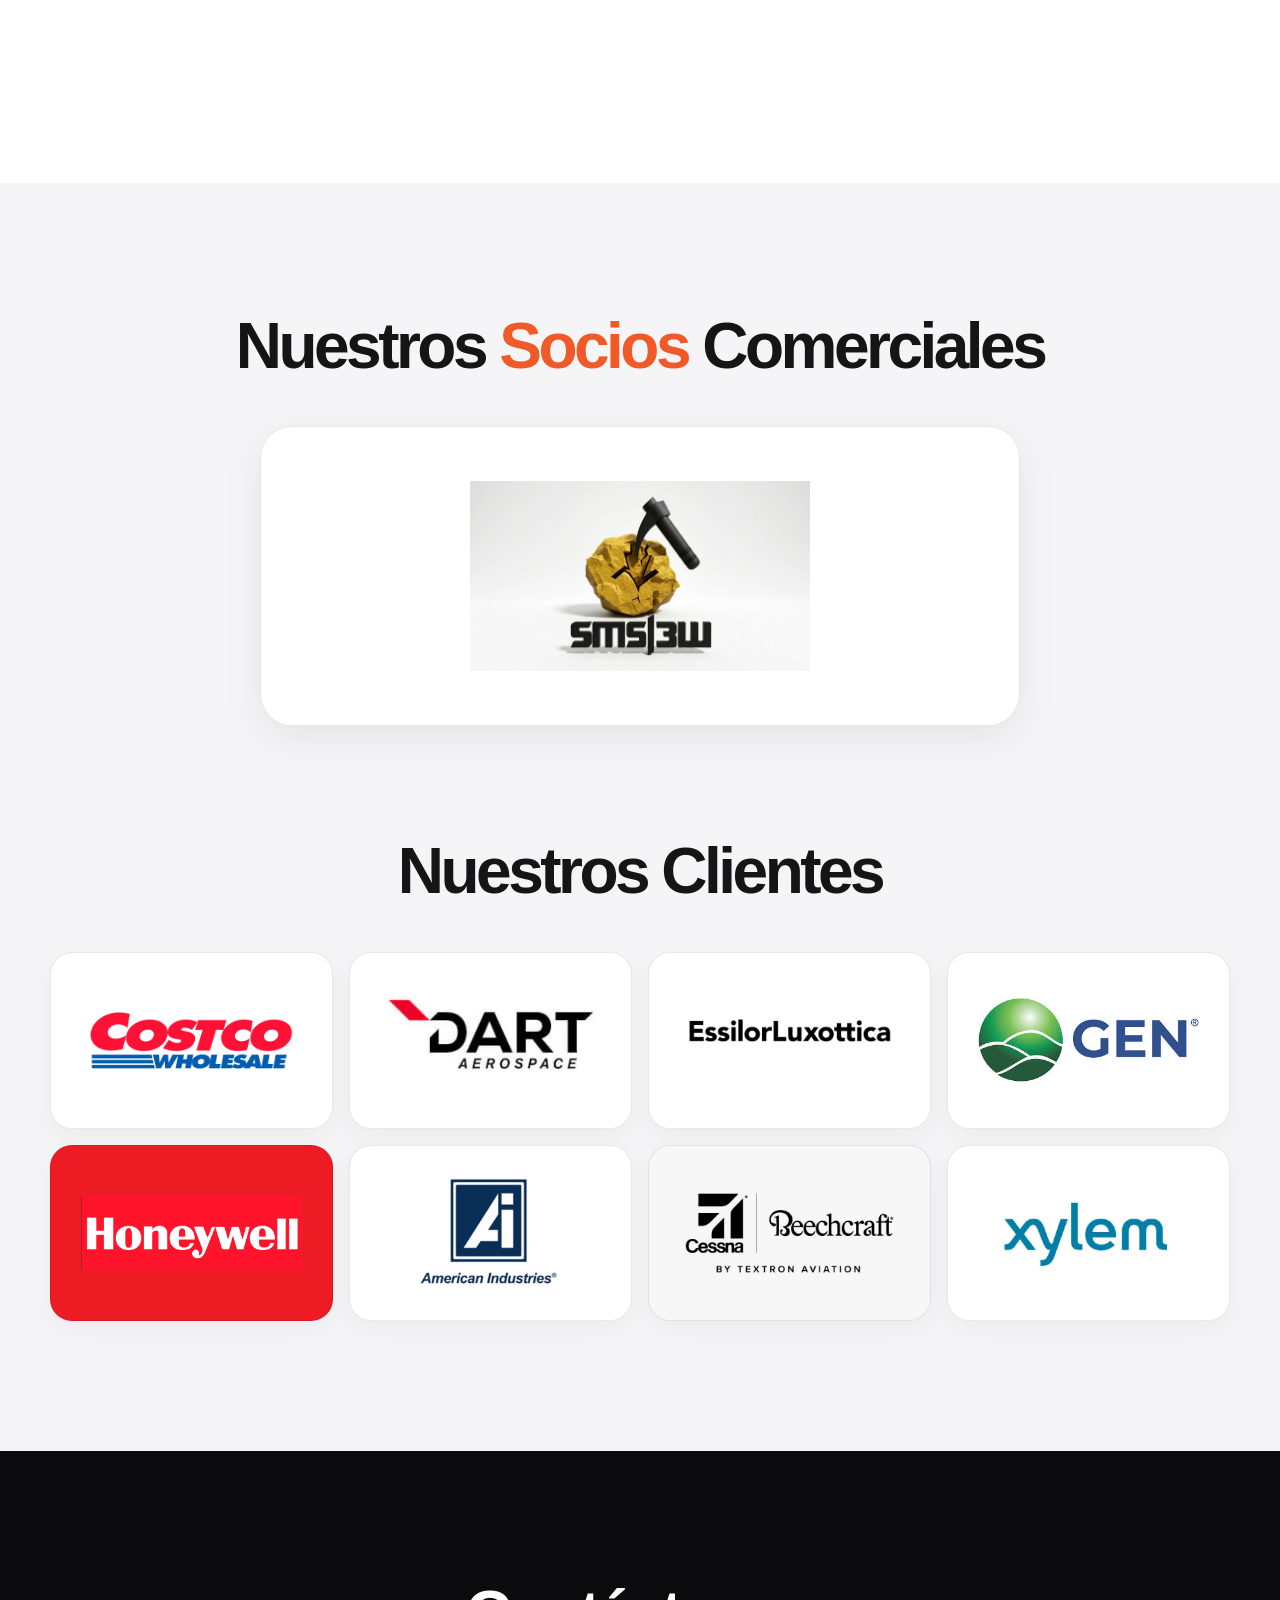
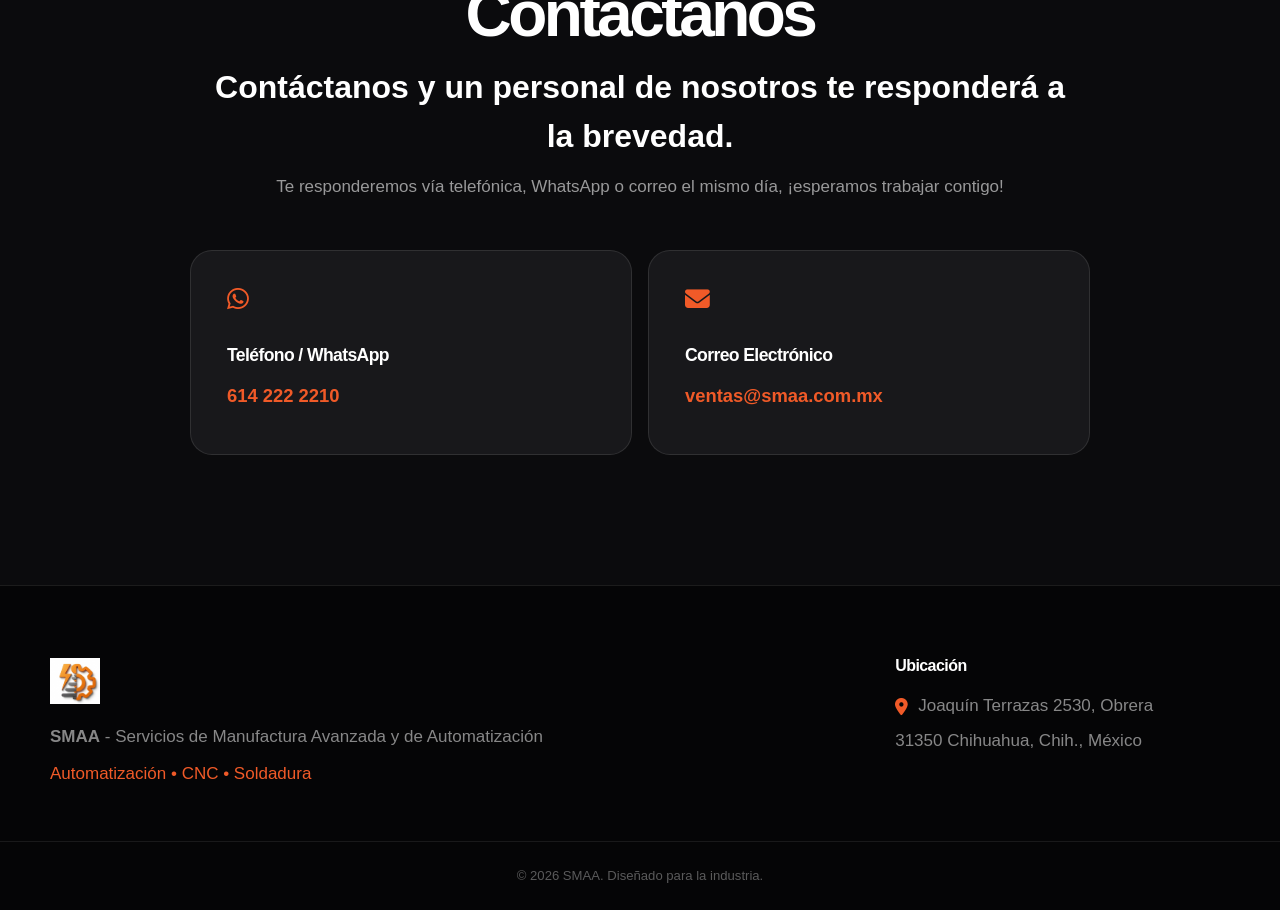
==== commit 7b3d7fba: "Rediseña sitio y actualiza certificación ISO" ====
--- a/index.html
+++ b/index.html
@@ -9,17 +9,12 @@
         content="SMAA - Especialistas en automatización, maquinado CNC de precisión y estructuras soldadas en Chihuahua.">
     <!-- Favicon -->
     <link rel="icon" type="image/png" href="logos/logo_vectorizado.png">
-    <!-- Google Fonts for modern typography -->
-    <link rel="preconnect" href="https://fonts.googleapis.com">
-    <link rel="preconnect" href="https://fonts.gstatic.com" crossorigin>
-    <link href="https://fonts.googleapis.com/css2?family=Inter:wght@400;500;700&amp;family=Oswald:wght@500;700&amp;display=swap"
-        rel="stylesheet">
     <!-- Main Stylesheet -->
-    <link rel="stylesheet" href="styles.css?v=1.4">
+    <link rel="stylesheet" href="styles.css?v=2.0">
     <!-- Font Awesome for icons -->
     <link rel="stylesheet" href="https://cdnjs.cloudflare.com/ajax/libs/font-awesome/6.4.0/css/all.min.css">
     <!-- Extra sections -->
-    <link rel="stylesheet" href="partners-clients.css?v=1.3">
+    <link rel="stylesheet" href="partners-clients.css?v=2.0">
 </head>
 
 <body>
@@ -56,7 +51,15 @@
                 <p class="hero-subtitle animate-on-scroll">Especialistas en <strong>automatización</strong>, maquinado <strong>CNC de
                         precisión</strong>, estructuras de <strong>soldadura</strong> y <strong>aluminio
                         extruido</strong>.</p>
-                <a href="#nosotros" class="btn btn-primary animate-on-scroll">Conoce más</a>
+                <div class="hero-actions animate-on-scroll">
+                    <a href="#servicios" class="btn btn-primary">Explorar servicios</a>
+                    <a href="#contacto" class="btn btn-secondary">Hablar con nosotros</a>
+                </div>
+                <div class="hero-credentials animate-on-scroll" aria-label="Credenciales principales">
+                    <span><i class="fa-solid fa-circle-check" aria-hidden="true"></i> ISO 9001:2026</span>
+                    <span><i class="fa-solid fa-certificate" aria-hidden="true"></i> Respaldo AWS</span>
+                    <span><i class="fa-solid fa-location-dot" aria-hidden="true"></i> Chihuahua, México</span>
+                </div>
             </div>
         </section>
 
@@ -312,28 +315,24 @@
             </div>
         </section>
 
-        <!-- ISO Certification Progress -->
-        <!-- ISO Section -->
+        <!-- ISO Certification -->
         <section id="calidad" class="iso-certification animate-on-scroll">
             <div class="container">
                 <div class="iso-content animate-on-scroll">
                     <div class="iso-text">
-                        <h2>Compromiso con la <span class="highlight-orange">Calidad ISO</span></h2>
-                        <p>En SMAA trabajamos bajo los más estrictos estándares de calidad orientados a la
-                            automatización. Actualmente nos encontramos en nuestro proceso de certificación ISO,
-                            avanzando a paso firme para consolidar nuestra excelencia operativa.</p>
-                        <p class="iso-subtext"><i class="fa-solid fa-clock"></i> Estimamos obtener nuestra certificación
-                            oficial en aproximadamente <strong>3 meses</strong>.</p>
-                    </div>
-
-                    <div class="progress-wrapper">
-                        <div class="progress-labels">
-                            <span class="progress-title">Progreso de Certificación</span>
-                            <span class="progress-percentage">80%</span>
-                        </div>
-                        <div class="progress-bar-container">
-                            <div class="progress-bar-fill" data-target="80"></div>
-                        </div>
+                        <span class="section-kicker">Calidad verificada</span>
+                        <h2>Certificados en <span class="highlight-orange">ISO 9001:2026</span></h2>
+                        <p>Nuestro sistema de gestión de calidad está certificado conforme a la edición vigente de
+                            ISO 9001. Trabajamos con procesos documentados, trazabilidad y mejora continua para
+                            entregar resultados consistentes en cada proyecto.</p>
+                        <p class="iso-subtext"><i class="fa-solid fa-circle-check"></i> Certificación vigente · Sistema
+                            de gestión de calidad</p>
+                    </div>
+                    <div class="iso-mark" aria-label="Certificación ISO 9001 edición 2026">
+                        <span class="iso-mark-label">ISO</span>
+                        <strong>9001</strong>
+                        <span class="iso-mark-year">2026</span>
+                        <small>Quality management</small>
                     </div>
                 </div>
             </div>
@@ -412,7 +411,7 @@
             </div>
         </div>
         <div class="footer-bottom">
-            <p>&copy; 2024 SMAA. Diseñado para la industria.</p>
+            <p>&copy; 2026 SMAA. Diseñado para la industria.</p>
         </div>
     </footer>
 
--- a/styles.css
+++ b/styles.css
@@ -1,1205 +1,94 @@
 :root {
-    --bg-main: #fcfcfc;
-    --text-main: #111111;
-    --text-muted: #555555;
+  color-scheme: light;
+  --orange:#f05a28;--orange-dark:#cf4218;--ink:#151515;--muted:#6e6e73;
+  --line:rgba(0,0,0,.09);--surface:#fff;--soft:#f5f5f7;--raised:#fbfbfd;
+  --dark:#0b0b0d;--dark-soft:#18181b;--r-lg:32px;--r-md:22px;--r-sm:14px;
+  --shadow:0 24px 70px rgba(0,0,0,.08);--shadow-card:0 12px 40px rgba(0,0,0,.07);
+  --ease:cubic-bezier(.22,1,.36,1);--transition:260ms var(--ease);
+  --smaa-orange:var(--orange);--smaa-black:var(--ink);--smaa-white:#fff;
+  --text-main:var(--ink);--text-muted:var(--muted)
+}
+*,*::before,*::after{box-sizing:border-box}*{margin:0;padding:0}
+html{scroll-behavior:smooth;scroll-padding-top:108px}
+body{min-width:320px;overflow-x:hidden;background:var(--surface);color:var(--ink);font-family:-apple-system,BlinkMacSystemFont,"SF Pro Display","SF Pro Text","Segoe UI",sans-serif;font-size:17px;line-height:1.55;-webkit-font-smoothing:antialiased;text-rendering:optimizeLegibility}
+img,video{max-width:100%}a,button{-webkit-tap-highlight-color:transparent}
+a:focus-visible,button:focus-visible{outline:3px solid rgba(240,90,40,.55);outline-offset:4px}
+h1,h2,h3,h4{color:inherit;font-family:inherit;font-weight:700;letter-spacing:-.035em;line-height:1.05;text-transform:none}
+p{text-wrap:pretty}.container{width:min(1180px,calc(100% - 48px));margin-inline:auto}.text-center{text-align:center}
+.highlight,.highlight-orange,.brand-orange{color:var(--orange)}.highlight-black,.brand-black{color:var(--ink)}
+.section-title{margin-bottom:14px;font-size:clamp(2.5rem,5vw,4.7rem);letter-spacing:-.055em}
+.section-desc{max-width:650px;margin:0 auto 56px;color:var(--muted);font-size:1.12rem}
+.section-kicker,.scope-label{display:block;color:var(--orange);font-size:.78rem;font-weight:700;letter-spacing:.14em;text-transform:uppercase}
 
-    /* Brand Theme Colors */
-    --smaa-orange: #f26522;
-    /* Vibrant Tech Orange */
-    --smaa-black: #111111;
-    /* Deep Solid Black */
-    --smaa-white: #ffffff;
-    /* Pure White */
+/* Floating functional layer */
+.floating-navbar{position:fixed;z-index:1000;top:max(18px,env(safe-area-inset-top));left:50%;max-width:calc(100vw - 32px);overflow-x:auto;border:1px solid rgba(255,255,255,.48);border-radius:999px;background:rgba(246,246,248,.78);box-shadow:0 14px 40px rgba(0,0,0,.14),inset 0 1px 0 rgba(255,255,255,.68);backdrop-filter:blur(28px) saturate(1.35);-webkit-backdrop-filter:blur(28px) saturate(1.35);scrollbar-width:none;transform:translateX(-50%)}
+.floating-navbar::-webkit-scrollbar{display:none}.nav-container{position:relative;width:max-content;padding:5px}.nav-links{position:relative;z-index:2;display:flex;list-style:none}
+.nav-item{display:grid;min-height:44px;padding:0 19px;place-items:center;border-radius:999px;color:#3a3a3c;font-size:.9rem;font-weight:600;text-decoration:none;transition:color var(--transition);white-space:nowrap}.nav-item:hover{color:#000}.nav-item.active{color:#fff}
+.nav-indicator{position:absolute;z-index:1;top:5px;left:5px;width:0;height:44px;border-radius:999px;background:var(--orange);box-shadow:0 8px 22px rgba(240,90,40,.32);transition:width 420ms var(--ease),left 420ms var(--ease)}
+.language-switch{position:fixed;z-index:1100;right:24px;bottom:max(24px,env(safe-area-inset-bottom));display:grid;width:52px;height:52px;place-items:center;border:1px solid rgba(255,255,255,.52);border-radius:50%;background:rgba(240,90,40,.92);box-shadow:0 12px 32px rgba(240,90,40,.3);color:#fff;font-size:.82rem;font-weight:750;text-decoration:none;backdrop-filter:blur(18px);transition:transform var(--transition),background var(--transition)}
+.language-switch:hover{background:var(--ink);transform:translateY(-3px)}
 
-    /* Industrial Colors */
-    --industrial-steel: #333333;
-    --industrial-dark: #1a1a1a;
+/* Hero */
+.hero{position:relative;display:flex;min-height:100svh;align-items:center;overflow:hidden;background:var(--dark)}
+.hero-video{position:absolute;inset:0;width:100%;height:100%;object-fit:cover;opacity:.82}
+.hero-overlay{position:absolute;inset:0;background:radial-gradient(circle at 75% 30%,rgba(240,90,40,.13),transparent 35%),linear-gradient(180deg,rgba(0,0,0,.28) 0%,rgba(0,0,0,.62) 64%,#050506 100%)}
+.hero-content{position:relative;z-index:2;max-width:1020px;padding-block:150px 80px;color:#fff}.hero-content.text-center{margin-inline:auto}
+.hero-smaa-acronym{margin-bottom:18px;font-size:clamp(1rem,1.4vw,1.15rem);font-weight:700;letter-spacing:.32em;line-height:1}
+.hero-title{max-width:1000px;margin-inline:auto;font-size:clamp(3.3rem,8.2vw,7.6rem);letter-spacing:-.07em;line-height:.92;text-wrap:balance}.hero-title .highlight{color:#fff}
+.hero-subtitle{max-width:760px;margin:32px auto 0;color:rgba(255,255,255,.78);font-size:clamp(1.05rem,1.8vw,1.35rem);line-height:1.55}.hero-subtitle strong{color:#fff;font-weight:600}
+.hero-actions{display:flex;justify-content:center;gap:12px;margin-top:34px}.btn{display:inline-flex;min-height:48px;align-items:center;justify-content:center;padding:0 24px;border:1px solid transparent;border-radius:999px;font-size:.98rem;font-weight:650;letter-spacing:-.01em;text-decoration:none;transition:transform var(--transition),background var(--transition),border-color var(--transition)}.btn:hover{transform:translateY(-2px)}
+.btn-primary{background:var(--orange);color:#fff;box-shadow:0 12px 30px rgba(240,90,40,.28)}.btn-primary:hover{background:var(--orange-dark)}
+.btn-secondary{border-color:rgba(255,255,255,.28);background:rgba(255,255,255,.12);color:#fff;backdrop-filter:blur(18px)}.btn-secondary:hover{background:rgba(255,255,255,.2)}
+.hero-credentials{display:flex;justify-content:center;gap:26px;margin-top:34px;color:rgba(255,255,255,.7);font-size:.86rem;font-weight:600}.hero-credentials span{display:inline-flex;align-items:center;gap:8px}.hero-credentials i{color:var(--orange)}
 
-    --transition: all 0.3s cubic-bezier(0.25, 0.8, 0.25, 1);
-}
+/* Mission and vision */
+.mission-vision{padding:120px 0 64px;background:var(--surface)}.values-grid{display:grid;grid-template-columns:repeat(2,minmax(0,1fr));gap:20px}
+.card{min-height:320px;padding:clamp(32px,5vw,58px);border:1px solid var(--line);border-radius:var(--r-lg);background:var(--raised);box-shadow:var(--shadow-card);transition:transform var(--transition),box-shadow var(--transition)}.card:hover{box-shadow:var(--shadow);transform:translateY(-4px)}
+.card-icon{display:grid;width:52px;height:52px;margin-bottom:52px;place-items:center;border-radius:15px;background:rgba(240,90,40,.1);font-size:1.35rem}.vision-card .card-icon{background:rgba(0,0,0,.06)}
+.card h2{margin-bottom:18px;font-size:clamp(2rem,4vw,3.2rem)}.card p{max-width:500px;color:var(--muted);font-size:1.05rem}
 
-* {
-    margin: 0;
-    padding: 0;
-    box-sizing: border-box;
-}
+/* Services */
+.services-section{padding:90px 0 130px;overflow:hidden;background:var(--surface)}.services-section .container{width:min(1400px,calc(100% - 48px));max-width:none}
+.service-row{display:grid;grid-template-columns:minmax(280px,.72fr) minmax(0,1.28fr);gap:clamp(42px,7vw,110px);align-items:center;margin-top:92px}.service-row.reverse{grid-template-columns:minmax(0,1.28fr) minmax(280px,.72fr)}.service-row.reverse .service-text{order:2}.service-row.reverse .service-gallery{order:1}
+.service-text h3{margin-bottom:20px;font-size:clamp(2rem,4vw,3.5rem);letter-spacing:-.05em}.service-text h3::after{display:block;width:42px;height:4px;margin-top:22px;border-radius:4px;background:var(--orange);content:""}
+.service-text p{max-width:520px;color:var(--muted);font-size:1.08rem;line-height:1.7}
+.service-gallery{position:relative;display:flex;width:100%;min-width:0;height:clamp(310px,37vw,520px);overflow:hidden;border-radius:var(--r-lg);background:var(--soft);box-shadow:var(--shadow)}.service-gallery::after{position:absolute;inset:0;border:1px solid rgba(255,255,255,.35);border-radius:inherit;box-shadow:inset 0 0 0 1px rgba(0,0,0,.03);content:"";pointer-events:none}
+.gallery-track{display:flex;width:max-content;height:100%;animation:scrollGallery 44s linear infinite}.gallery-track.long-track{animation-duration:60s}.service-row:hover .gallery-track{animation-play-state:paused}
+.gallery-track img{display:block;width:clamp(340px,42vw,620px);min-width:clamp(340px,42vw,620px);height:100%;flex-shrink:0;object-fit:cover}
 
-html {
-    scroll-behavior: smooth;
-}
+/* Welding */
+.welding-specialty{position:relative;overflow:hidden;padding:130px 0;background:radial-gradient(circle at 85% 15%,rgba(240,90,40,.18),transparent 32%),var(--dark);color:#fff}.welding-specialty::before{position:absolute;inset:0;background-image:linear-gradient(rgba(255,255,255,.025) 1px,transparent 1px),linear-gradient(90deg,rgba(255,255,255,.025) 1px,transparent 1px);background-size:64px 64px;content:"";mask-image:linear-gradient(to bottom,black,transparent 80%);pointer-events:none}.welding-specialty .container{position:relative;z-index:1}
+.welding-heading{max-width:900px;margin-bottom:54px}.welding-heading h2{margin:12px 0 22px;font-size:clamp(3rem,7vw,6.5rem);letter-spacing:-.065em}.welding-heading p{max-width:720px;color:rgba(255,255,255,.64);font-size:1.16rem}
+.welding-overview{display:grid}.welding-scope{display:grid;grid-template-columns:auto 1fr;gap:28px;padding:clamp(28px,5vw,52px);border:1px solid rgba(255,255,255,.1);border-radius:var(--r-lg);background:var(--dark-soft);box-shadow:0 30px 80px rgba(0,0,0,.28)}
+.scope-icon{display:grid;width:58px;height:58px;place-items:center;border-radius:16px;background:var(--orange);box-shadow:0 12px 30px rgba(240,90,40,.22)}
+.welding-scope h3,.certificates-heading h3{margin:8px 0 16px;font-size:clamp(1.7rem,3vw,2.75rem)}.welding-scope p,.certificates-heading p{color:rgba(255,255,255,.62)}
+.scope-points{display:grid;gap:10px;margin-top:24px;color:rgba(255,255,255,.88);list-style:none}.scope-points i{margin-right:9px;color:var(--orange)}
+.certificates-heading{display:flex;align-items:flex-end;justify-content:space-between;gap:32px;margin:72px 0 24px}.certificates-heading h3{margin-bottom:0}.certificates-heading p{max-width:500px}
+.certificates-grid{display:grid;grid-template-columns:repeat(4,minmax(0,1fr));gap:16px}.certificate-card{overflow:hidden;border:1px solid rgba(255,255,255,.1);border-radius:var(--r-md);background:#071f32;box-shadow:0 18px 45px rgba(0,0,0,.22);transition:transform var(--transition),border-color var(--transition)}.certificate-card:hover{border-color:rgba(240,90,40,.75);transform:translateY(-5px)}.certificate-card img{display:block;width:100%;height:auto}
 
-body {
-    font-family: 'Inter', sans-serif;
-    background-color: var(--bg-main);
-    color: var(--text-main);
-    line-height: 1.6;
-}
+/* Equipment */
+.machine-park{padding:130px 0;background:var(--soft)}.machines-grid{display:grid;grid-template-columns:repeat(2,minmax(0,1fr));gap:20px;margin-top:54px}
+.machine-card{overflow:hidden;border:1px solid var(--line);border-radius:var(--r-lg);background:var(--surface);box-shadow:var(--shadow-card);transition:transform var(--transition),box-shadow var(--transition)}.machine-card:hover{box-shadow:var(--shadow);transform:translateY(-4px)}
+.machine-img-wrapper{height:330px;overflow:hidden;background:#e9e9ec}.machine-img-wrapper img{width:100%;height:100%;object-fit:cover;transition:transform 700ms var(--ease)}.machine-card:hover img{transform:scale(1.035)}.machine-card h3{padding:26px 30px 32px;font-size:1.35rem}
 
-h1,
-h2,
-h3,
-h4 {
-    font-family: 'Oswald', sans-serif;
-    text-transform: uppercase;
-    letter-spacing: 1px;
-}
+/* ISO */
+.iso-certification{padding:130px 0;background:var(--surface)}.iso-content{display:grid;grid-template-columns:minmax(0,1.2fr) minmax(280px,.8fr);gap:clamp(48px,8vw,110px);align-items:center;padding:clamp(40px,7vw,86px);border:1px solid var(--line);border-radius:40px;background:var(--soft);box-shadow:var(--shadow)}
+.iso-text h2{margin:12px 0 24px;font-size:clamp(2.7rem,5.5vw,5.5rem);letter-spacing:-.06em}.iso-text>p:not(.iso-subtext){max-width:670px;color:var(--muted);font-size:1.12rem}
+.iso-subtext{display:inline-flex;align-items:center;gap:10px;margin-top:28px;padding:12px 16px;border:1px solid rgba(38,143,80,.16);border-radius:999px;background:rgba(38,143,80,.08);color:#176b39;font-size:.9rem;font-weight:650}
+.iso-mark{display:flex;aspect-ratio:1;max-width:340px;margin-inline:auto;flex-direction:column;align-items:center;justify-content:center;border:1px solid rgba(255,255,255,.18);border-radius:50%;background:var(--dark);box-shadow:0 24px 60px rgba(0,0,0,.18),inset 0 0 0 10px rgba(255,255,255,.04);color:#fff;text-align:center}.iso-mark-label{color:rgba(255,255,255,.6);font-size:.8rem;font-weight:700;letter-spacing:.32em}.iso-mark strong{margin-block:4px;font-size:clamp(3.4rem,7vw,5.7rem);letter-spacing:-.07em;line-height:1}.iso-mark-year{color:var(--orange);font-size:1.15rem;font-weight:750;letter-spacing:.16em}.iso-mark small{margin-top:20px;color:rgba(255,255,255,.48);font-size:.68rem;letter-spacing:.08em;text-transform:uppercase}
 
-.container {
-    width: 90%;
-    max-width: 1200px;
-    margin: 0 auto;
-}
-
-.text-center {
-    text-align: center;
-}
-
-/* Typography Highlights */
-.highlight,
-.highlight-orange {
-    color: var(--smaa-orange);
-}
-
-.highlight-black {
-    color: var(--smaa-black);
-}
-
-.brand-orange {
-    color: var(--smaa-orange);
-}
-
-.brand-black {
-    color: var(--smaa-black);
-}
-
-/* Language Switch */
-.language-switch {
-    position: fixed;
-    bottom: 30px;
-    right: 30px;
-    width: 50px;
-    height: 50px;
-    background-color: var(--smaa-orange);
-    color: var(--smaa-white);
-    border-radius: 50%;
-    display: flex;
-    align-items: center;
-    justify-content: center;
-    text-decoration: none;
-    font-weight: 700;
-    font-family: 'Oswald', sans-serif;
-    box-shadow: 0 4px 15px rgba(242, 101, 34, 0.4);
-    z-index: 9999;
-    transition: var(--transition);
-}
-
-.language-switch:hover {
-    transform: scale(1.1);
-    background-color: var(--smaa-black);
-    color: var(--smaa-orange);
-}
-
-/* Floating Navigation */
-.floating-navbar {
-    position: fixed;
-    top: 25px;
-    left: 50%;
-    transform: translateX(-50%);
-    background-color: rgba(255, 255, 255, 0.95);
-    backdrop-filter: blur(10px);
-    border-radius: 50px;
-    box-shadow: 0 10px 30px rgba(0, 0, 0, 0.15);
-    z-index: 1000;
-    padding: 6px;
-    transition: var(--transition);
-    max-width: 95vw;
-    overflow-x: auto;
-    -ms-overflow-style: none;
-    scrollbar-width: none;
-}
-
-.floating-navbar::-webkit-scrollbar {
-    display: none;
-}
-
-.nav-container {
-    position: relative;
-    display: flex;
-    align-items: center;
-    width: max-content;
-}
-
-.nav-links {
-    display: flex;
-    list-style: none;
-    margin: 0;
-    padding: 0;
-    position: relative;
-    z-index: 2;
-}
-
-.nav-item {
-    text-decoration: none;
-    color: var(--text-muted);
-    font-weight: 600;
-    font-size: 0.95rem;
-    padding: 12px 24px;
-    display: block;
-    border-radius: 50px;
-    transition: color 0.3s ease;
-    white-space: nowrap;
-}
-
-.nav-item:hover {
-    color: var(--smaa-black);
-}
-
-.nav-item.active {
-    color: var(--smaa-white);
-}
-
-/* Sliding Indicator */
-.nav-indicator {
-    position: absolute;
-    top: 0;
-    left: 0;
-    height: 100%;
-    width: 0;
-    background-color: var(--smaa-orange);
-    border-radius: 50px;
-    z-index: 1;
-    transition: all 0.4s cubic-bezier(0.25, 1, 0.5, 1);
-    box-shadow: 0 4px 15px rgba(242, 101, 34, 0.4);
-}
-
-/* Hero Section */
-.hero {
-    height: 100vh;
-    display: flex;
-    align-items: center;
-    position: relative;
-    background-color: var(--smaa-black);
-    overflow: hidden;
-}
-
-.hero-video {
-    position: absolute;
-    top: 0;
-    left: 0;
-    width: 100%;
-    height: 100%;
-    object-fit: cover;
-    z-index: 0;
-    pointer-events: none;
-}
-
-.hero-overlay {
-    position: absolute;
-    top: 0;
-    left: 0;
-    width: 100%;
-    height: 100%;
-    background: linear-gradient(180deg,
-        rgba(17, 17, 17, 0.45) 0%,
-        rgba(17, 17, 17, 0.65) 40%,
-        rgba(0, 0, 0, 0.9) 80%,
-        rgba(0, 0, 0, 1) 100%);
-    z-index: 1;
-}
-
-.hero-content {
-    position: relative;
-    z-index: 2;
-    color: var(--smaa-white);
-    max-width: 800px;
-}
-
-.hero-content.text-center {
-    margin: 0 auto;
-}
-
-.hero-smaa-acronym {
-    font-size: 7rem;
-    font-weight: 700;
-    margin-bottom: 0.5rem;
-    color: var(--smaa-white);
-    letter-spacing: 5px;
-    line-height: 1;
-}
-
-/* Stagger delay for new hero elements */
-.hero-smaa-acronym { transition-delay: 0.1s; }
-.hero-title { transition-delay: 0.3s; }
-.hero-subtitle { transition-delay: 0.5s; }
-.hero-content .btn { transition-delay: 0.7s; }
-
-.hero-title {
-    font-size: 3.5rem;
-    margin-bottom: 1rem;
-    line-height: 1.2;
-}
-
-.hero-title .highlight {
-    color: #fff;
-    text-shadow: 0 0 10px rgba(242, 101, 34, 0.3);
-    position: relative;
-    display: inline-block;
-}
-
-.hero-title .highlight::after {
-    content: '';
-    position: absolute;
-    bottom: 5px;
-    left: 0;
-    width: 100%;
-    height: 6px;
-    background-color: var(--smaa-orange);
-    z-index: -1;
-}
-
-.hero-subtitle {
-    font-size: 1.2rem;
-    margin-bottom: 2.5rem;
-    opacity: 0.9;
-    animation: fadeUp 1s ease-out 0.2s both;
-}
-
-.btn {
-    display: inline-block;
-    padding: 1rem 2.5rem;
-    text-decoration: none;
-    font-weight: 500;
-    border-radius: 4px;
-    text-transform: uppercase;
-    font-family: 'Oswald', sans-serif;
-    letter-spacing: 1px;
-    transition: var(--transition);
-    cursor: pointer;
-}
-
-.btn-primary {
-    background-color: var(--smaa-orange);
-    color: var(--smaa-white);
-    border: 2px solid var(--smaa-orange);
-    animation: fadeUp 1s ease-out 0.4s both;
-}
-
-.btn-primary:hover {
-    background-color: transparent;
-    color: var(--smaa-white);
-    border-color: var(--smaa-white);
-    box-shadow: 0 0 20px rgba(242, 101, 34, 0.4);
-}
-
-/* Mission Vision Grid */
-.mission-vision {
-    padding: 6rem 0;
-    background-color: var(--smaa-white);
-}
-
-.values-grid {
-    display: grid;
-    grid-template-columns: 1fr 1fr;
-    gap: 3rem;
-}
-
-.card {
-    background: #fff;
-    padding: 3rem;
-    border-radius: 12px;
-    box-shadow: 0 10px 40px rgba(0, 0, 0, 0.05);
-    transition: var(--transition);
-    border-bottom: 4px solid transparent;
-}
-
-.card:hover {
-    transform: translateY(-10px);
-    box-shadow: 0 20px 40px rgba(0, 0, 0, 0.1);
-}
-
-.mission-card {
-    border-bottom-color: var(--smaa-orange);
-}
-
-.vision-card {
-    border-bottom-color: var(--smaa-black);
-}
-
-.card-icon {
-    font-size: 2.5rem;
-    margin-bottom: 1.5rem;
-}
-
-.card h2 {
-    font-size: 2rem;
-    margin-bottom: 1rem;
-    color: var(--smaa-black);
-}
-
-.card p {
-    color: var(--text-muted);
-    font-size: 1.1rem;
-}
-
-/* Services Section */
-.services-section {
-    padding: 6rem 0;
-    background-color: var(--smaa-white);
-    overflow: hidden;
-}
-
-.services-section .container {
-    width: 96%;
-    max-width: 1800px;
-}
-
-.service-row {
-    display: flex;
-    align-items: center;
-    gap: 6rem;
-    margin-top: 4rem;
-    margin-bottom: 6rem;
-}
-
-.service-row:last-child {
-    margin-bottom: 0;
-}
-
-.service-row.reverse {
-    flex-direction: row-reverse;
-}
-
-.service-text {
-    flex: 1;
-}
-
-.service-text h3 {
-    font-size: 2rem;
-    margin-bottom: 1.5rem;
-    color: var(--smaa-black);
-    position: relative;
-    padding-bottom: 0.5rem;
-}
-
-.service-text h3::after {
-    content: '';
-    position: absolute;
-    bottom: 0;
-    left: 0;
-    width: 60px;
-    height: 4px;
-    background-color: var(--smaa-orange);
-}
-
-.service-text p {
-    font-size: 1.1rem;
-    color: var(--text-muted);
-    line-height: 1.8;
-}
-
-.software-service {
-    max-width: 900px;
-    margin: 6rem auto 0 auto;
-    text-align: center;
-    padding: 3rem;
-    background-color: #f9f9f9;
-    border-radius: 12px;
-}
-
-.software-service .centered-title {
-    font-size: 2.2rem;
-    margin-bottom: 1.5rem;
-    color: var(--smaa-black);
-    position: relative;
-    padding-bottom: 0.5rem;
-    display: inline-block;
-}
-
-.software-service .centered-title::after {
-    content: '';
-    position: absolute;
-    bottom: 0;
-    left: 50%;
-    transform: translateX(-50%);
-    width: 60px;
-    height: 4px;
-    background-color: var(--smaa-orange);
-}
-
-.software-service p {
-    font-size: 1.1rem;
-    color: var(--text-muted);
-    line-height: 1.8;
-}
-
-.service-gallery {
-    flex: 1;
-    overflow: hidden;
-    border-radius: 12px;
-    box-shadow: 0 10px 40px rgba(0, 0, 0, 0.1);
-    background: #f4f6f8;
-    position: relative;
-    height: 320px;
-    display: flex;
-    width: 100%;
-    min-width: 0;
-}
-
-.gallery-track {
-    display: flex;
-    height: 100%;
-    animation: scrollGallery 25s linear infinite;
-    width: max-content;
-}
-
-.gallery-track.long-track {
-    animation-duration: 50s;
-}
-
-.service-row:hover .gallery-track {
-    animation-play-state: paused;
-}
-
-.gallery-track img {
-    height: 100%;
-    width: 450px;
-    min-width: 450px;
-    object-fit: cover;
-    object-position: center;
-    flex-shrink: 0;
-    display: block;
-}
-
-/* Welding Specialty */
-.welding-specialty {
-    position: relative;
-    padding: 7rem 0;
-    overflow: hidden;
-    color: var(--smaa-white);
-    background:
-        radial-gradient(circle at 92% 8%, rgba(242, 101, 34, 0.2), transparent 28rem),
-        linear-gradient(135deg, #0d0f12 0%, #171b20 52%, #101215 100%);
-}
-
-.welding-specialty::before {
-    content: '';
-    position: absolute;
-    inset: 0;
-    opacity: 0.2;
-    pointer-events: none;
-    background-image: linear-gradient(rgba(255, 255, 255, 0.035) 1px, transparent 1px),
-        linear-gradient(90deg, rgba(255, 255, 255, 0.035) 1px, transparent 1px);
-    background-size: 42px 42px;
-}
-
-.welding-specialty .container {
-    position: relative;
-    z-index: 1;
-}
-
-.welding-heading {
-    max-width: 820px;
-    margin-bottom: 3.5rem;
-}
-
-.section-kicker,
-.scope-label {
-    display: block;
-    color: var(--smaa-orange);
-    font-family: 'Oswald', sans-serif;
-    font-size: 0.8rem;
-    font-weight: 700;
-    letter-spacing: 0.18em;
-    text-transform: uppercase;
-}
-
-.welding-heading h2 {
-    margin: 0.55rem 0 1rem;
-    font-size: clamp(2.5rem, 5vw, 4.5rem);
-    line-height: 1.05;
-}
-
-.welding-heading p {
-    max-width: 720px;
-    color: #c9cdd2;
-    font-size: 1.1rem;
-}
-
-.welding-overview {
-    display: grid;
-    grid-template-columns: 1fr;
-    gap: 1.5rem;
-    align-items: stretch;
-}
-
-.welding-scope {
-    border: 1px solid rgba(255, 255, 255, 0.1);
-    border-radius: 16px;
-    background: rgba(255, 255, 255, 0.055);
-    box-shadow: 0 24px 60px rgba(0, 0, 0, 0.22);
-}
-
-.welding-scope {
-    display: grid;
-    grid-template-columns: auto 1fr;
-    gap: 1.5rem;
-    padding: 2.5rem;
-}
-
-.scope-icon {
-    display: grid;
-    width: 64px;
-    height: 64px;
-    place-items: center;
-    border-radius: 14px;
-    background: var(--smaa-orange);
-    color: #fff;
-    font-size: 1.55rem;
-    box-shadow: 0 12px 30px rgba(242, 101, 34, 0.25);
-}
-
-.welding-scope h3,
-.certificates-heading h3 {
-    margin: 0.45rem 0 1rem;
-    font-size: 1.8rem;
-    line-height: 1.25;
-}
-
-.welding-scope p,
-.certificates-heading p {
-    color: #bdc2c8;
-}
-
-.scope-points {
-    display: grid;
-    gap: 0.65rem;
-    margin-top: 1.4rem;
-    list-style: none;
-    color: #eceff2;
-}
-
-.scope-points i {
-    margin-right: 0.55rem;
-    color: var(--smaa-orange);
-}
-
-.certificates-heading {
-    display: flex;
-    align-items: flex-end;
-    justify-content: space-between;
-    gap: 2rem;
-    margin: 4rem 0 1.5rem;
-}
-
-.certificates-heading h3 {
-    margin-bottom: 0;
-}
-
-.certificates-grid {
-    display: grid;
-    grid-template-columns: repeat(4, minmax(0, 1fr));
-    gap: 1rem;
-}
-
-.certificate-card {
-    overflow: hidden;
-    border: 1px solid rgba(255, 255, 255, 0.14);
-    border-radius: 14px;
-    background: #022237;
-    box-shadow: 0 16px 40px rgba(0, 0, 0, 0.28);
-    transition: var(--transition);
-}
-
-.certificate-card:hover {
-    border-color: var(--smaa-orange);
-    transform: translateY(-5px);
-    box-shadow: 0 22px 48px rgba(242, 101, 34, 0.14);
-}
-
-.certificate-card img {
-    display: block;
-    width: 100%;
-    height: auto;
-}
-
-/* Machine Park (New Section) */
-.machine-park {
-    padding: 6rem 0;
-    background-color: #f4f6f8;
-}
-
-.machines-grid {
-    display: grid;
-    grid-template-columns: repeat(4, 1fr);
-    gap: 2.5rem;
-    margin-top: 3rem;
-}
-
-.machine-card {
-    background: #fff;
-    padding: 0;
-    border-radius: 12px;
-    box-shadow: 0 8px 30px rgba(0, 0, 0, 0.05);
-    transition: var(--transition);
-    border-top: none;
-    text-align: center;
-    overflow: hidden;
-}
-
-.machine-card:hover {
-    transform: translateY(-10px);
-    box-shadow: 0 15px 40px rgba(242, 101, 34, 0.15);
-}
-
-.machine-img-wrapper {
-    width: 100%;
-    height: 180px;
-    overflow: hidden;
-    background-color: #eaeaea;
-    border-bottom: 4px solid var(--smaa-orange);
-}
-
-.machine-img-wrapper img {
-    width: 100%;
-    height: 100%;
-    object-fit: cover;
-    transition: transform 0.6s ease;
-}
-
-.machine-card:hover .machine-img-wrapper img {
-    transform: scale(1.05);
-}
-
-.machine-card h3 {
-    font-size: 1.4rem;
-    margin: 1.5rem;
-    color: var(--smaa-black);
-}
-
-/* ISO Section */
-.iso-certification {
-    padding: 6rem 0;
-    background-color: var(--smaa-white);
-}
-
-.iso-content {
-    background: #fff;
-    padding: 4rem;
-    border-radius: 12px;
-    box-shadow: 0 10px 40px rgba(0, 0, 0, 0.05);
-    display: grid;
-    grid-template-columns: 1fr 1fr;
-    gap: 4rem;
-    align-items: center;
-    border: 1px solid #eee;
-}
-
-.iso-text h2 {
-    font-size: 2.5rem;
-    margin-bottom: 1.5rem;
-}
-
-.iso-text p {
-    color: var(--text-muted);
-    font-size: 1.1rem;
-    margin-bottom: 1.5rem;
-}
-
-.iso-subtext {
-    font-weight: 500;
-    color: var(--smaa-black);
-    display: flex;
-    align-items: center;
-    gap: 0.5rem;
-    padding: 1rem;
-    background-color: rgba(242, 101, 34, 0.05);
-    border-left: 4px solid var(--smaa-orange);
-    border-radius: 4px;
-}
-
-.iso-subtext i {
-    color: var(--smaa-orange);
-}
-
-.progress-wrapper {
-    width: 100%;
-}
-
-.progress-labels {
-    display: flex;
-    justify-content: space-between;
-    margin-bottom: 0.8rem;
-    font-weight: 600;
-    font-family: 'Oswald', sans-serif;
-    font-size: 1.2rem;
-}
-
-.progress-title {
-    color: var(--smaa-black);
-}
-
-.progress-percentage {
-    color: var(--smaa-orange);
-}
-
-.progress-bar-container {
-    width: 100%;
-    height: 24px;
-    background-color: #e9ecef;
-    border-radius: 12px;
-    overflow: hidden;
-    position: relative;
-    box-shadow: inset 0 2px 4px rgba(0, 0, 0, 0.1);
-}
-
-.progress-bar-fill {
-    height: 100%;
-    background: linear-gradient(90deg, var(--smaa-orange), #ff8c42);
-    width: 0%;
-    border-radius: 12px;
-    position: relative;
-    transition: width 2.5s cubic-bezier(0.1, 0.7, 0.1, 1);
-}
-
-.progress-bar-fill::after {
-    content: "";
-    position: absolute;
-    top: 0;
-    left: 0;
-    bottom: 0;
-    right: 0;
-    background-image: linear-gradient(-45deg,
-            rgba(255, 255, 255, 0.2) 25%,
-            transparent 25%,
-            transparent 50%,
-            rgba(255, 255, 255, 0.2) 50%,
-            rgba(255, 255, 255, 0.2) 75%,
-            transparent 75%,
-            transparent);
-    z-index: 1;
-    background-size: 30px 30px;
-    animation: moveStripes 2s linear infinite;
-    border-radius: 12px;
-}
-
-
-/* Gallery Section */
-.gallery {
-    padding: 6rem 0;
-    background-color: var(--smaa-white);
-}
-
-.section-title {
-    font-size: 2.5rem;
-    margin-bottom: 0.5rem;
-}
-
-.section-desc {
-    color: var(--text-muted);
-    margin-bottom: 3rem;
-    font-size: 1.1rem;
-}
-
-.loader-container {
-    padding: 3rem;
-    text-align: center;
-    color: var(--text-muted);
-}
-
-.loader {
-    border: 4px solid #f3f3f3;
-    border-top: 4px solid var(--smaa-orange);
-    border-radius: 50%;
-    width: 50px;
-    height: 50px;
-    animation: spin 1s linear infinite;
-    margin: 0 auto 1.5rem auto;
-}
-
-.gallery-grid {
-    display: grid;
-    grid-template-columns: repeat(auto-fill, minmax(320px, 1fr));
-    gap: 1.5rem;
-    opacity: 0;
-    transform: translateY(20px);
-    transition: all 0.5s ease-in-out;
-}
-
-.gallery-grid.visible {
-    opacity: 1;
-    transform: translateY(0);
-}
-
-.gallery-item {
-    border-radius: 8px;
-    overflow: hidden;
-    position: relative;
-    aspect-ratio: 4/3;
-    box-shadow: 0 4px 15px rgba(0, 0, 0, 0.1);
-    cursor: pointer;
-    background-color: #eaeaea;
-}
-
-.gallery-item img {
-    width: 100%;
-    height: 100%;
-    object-fit: cover;
-    transition: transform 0.6s cubic-bezier(0.25, 0.8, 0.25, 1);
-}
-
-.gallery-item:hover img {
-    transform: scale(1.1);
-}
-
-.gallery-item::after {
-    content: '';
-    position: absolute;
-    top: 0;
-    left: 0;
-    width: 100%;
-    height: 100%;
-    background: linear-gradient(to top, rgba(17, 17, 17, 0.7) 0%, transparent 60%);
-    opacity: 0;
-    transition: opacity 0.3s ease;
-}
-
-.gallery-item:hover::after {
-    opacity: 1;
-}
-
-/* Contact Section */
-.contact-section {
-    padding: 6rem 0;
-    background-color: #f9f9f9;
-}
-
-.contact-content {
-    max-width: 800px;
-    margin: 0 auto;
-}
-
-.contact-subtitle {
-    font-size: 1.5rem;
-    color: var(--smaa-black);
-    margin-bottom: 1rem;
-    font-weight: 500;
-}
-
-.contact-promise {
-    font-size: 1.1rem;
-    color: var(--text-muted);
-    margin-bottom: 3rem;
-}
-
-.contact-methods {
-    display: flex;
-    justify-content: center;
-    gap: 3rem;
-    flex-wrap: wrap;
-}
-
-.contact-method-card {
-    background: #fff;
-    padding: 2.5rem 2rem;
-    border-radius: 12px;
-    box-shadow: 0 10px 30px rgba(0, 0, 0, 0.05);
-    flex: 1;
-    min-width: 250px;
-    max-width: 350px;
-    transition: var(--transition);
-    border-bottom: 4px solid var(--smaa-orange);
-}
-
-.contact-method-card:hover {
-    transform: translateY(-5px);
-    box-shadow: 0 15px 40px rgba(242, 101, 34, 0.15);
-}
-
-.contact-method-card i {
-    font-size: 2.5rem;
-    margin-bottom: 1.5rem;
-}
-
-.contact-method-card h3 {
-    font-size: 1.2rem;
-    color: var(--smaa-black);
-    margin-bottom: 1rem;
-}
-
-.contact-link {
-    font-size: 1.2rem;
-    color: var(--smaa-orange);
-    text-decoration: none;
-    font-weight: 600;
-    transition: color 0.3s ease;
-}
-
-.contact-link:hover {
-    color: var(--smaa-black);
-}
+/* Contact */
+.contact-section{padding:130px 0;background:var(--dark);color:#fff}.contact-content{max-width:900px;margin-inline:auto}.contact-subtitle{margin-bottom:12px;font-size:clamp(1.3rem,3vw,2rem);font-weight:600}.contact-promise{margin-bottom:50px;color:rgba(255,255,255,.58)}
+.contact-methods{display:grid;grid-template-columns:repeat(2,minmax(0,1fr));gap:16px}.contact-method-card{padding:36px;border:1px solid rgba(255,255,255,.1);border-radius:var(--r-md);background:var(--dark-soft);text-align:left;transition:transform var(--transition),border-color var(--transition)}.contact-method-card:hover{border-color:rgba(240,90,40,.7);transform:translateY(-4px)}.contact-method-card i{margin-bottom:34px;font-size:1.55rem}.contact-method-card h3{margin-bottom:10px;font-size:1.1rem}.contact-link{display:inline-flex;min-height:44px;align-items:center;color:var(--orange);font-size:1.15rem;font-weight:650;text-decoration:none}.contact-link:hover{color:#fff}
 
 /* Footer */
-.footer {
-    background-color: var(--smaa-black);
-    color: var(--smaa-white);
-    padding: 5rem 0 1.5rem 0;
-    border-top: 5px solid var(--smaa-orange);
-}
+.footer{padding:72px 0 24px;border-top:1px solid rgba(255,255,255,.09);background:#050506;color:#fff}.footer-content{display:grid;grid-template-columns:1.4fr .6fr;gap:64px;margin-bottom:54px}.footer-brand-logo{display:block;width:auto;max-width:210px;height:46px;margin-bottom:20px;object-fit:contain}.footer-info p,.footer-contact p{color:rgba(255,255,255,.52)}.footer-desc{margin-top:10px;color:var(--orange)!important}.footer-contact h4{margin-bottom:18px;font-size:1rem}.footer-contact p{display:flex;align-items:center;gap:10px;margin-bottom:8px}.footer-contact i{color:var(--orange)}.footer-bottom{padding-top:24px;border-top:1px solid rgba(255,255,255,.08);color:rgba(255,255,255,.34);font-size:.82rem;text-align:center}
 
-.footer-content {
-    display: flex;
-    justify-content: space-between;
-    flex-wrap: wrap;
-    gap: 2rem;
-    margin-bottom: 3rem;
-}
+@keyframes scrollGallery{to{transform:translateX(-50%)}}
+.animate-on-scroll{opacity:0;transform:translateY(22px);transition:opacity 700ms var(--ease),transform 700ms var(--ease)}.animate-on-scroll.is-visible{opacity:1;transform:none}
 
-.footer-info,
-.footer-contact {
-    flex: 1;
-    min-width: 250px;
-}
-
-.footer-brand-logo {
-    height: 50px;
-    max-width: 250px;
-    object-fit: contain;
-    width: auto;
-    margin-bottom: 1rem;
-    display: block;
-}
-
-.footer-info h3 {
-    font-size: 2.5rem;
-    margin-bottom: 0.5rem;
-    color: var(--smaa-white);
-}
-
-.footer-info p {
-    color: #aaaaaa;
-    font-size: 1.1rem;
-}
-
-.footer-info .footer-desc {
-    margin-top: 1rem;
-    color: var(--smaa-orange);
-    font-weight: 500;
-}
-
-.footer-contact h4 {
-    color: var(--smaa-white);
-    margin-bottom: 1.5rem;
-    font-size: 1.2rem;
-}
-
-.footer-contact p {
-    color: #aaaaaa;
-    margin-bottom: 0.8rem;
-    display: flex;
-    align-items: center;
-    gap: 10px;
-}
-
-.footer-contact i {
-    color: var(--smaa-orange);
-    font-size: 1.2rem;
-}
-
-.footer-bottom {
-    text-align: center;
-    padding-top: 2rem;
-    border-top: 1px solid rgba(255, 255, 255, 0.1);
-    color: #666666;
-    font-size: 0.9rem;
-}
-
-/* Animations */
-@keyframes scrollGallery {
-    0% {
-        transform: translateX(0);
-    }
-    100% {
-        transform: translateX(-50%);
-    }
-}
-
-@keyframes fadeUp {
-    from {
-        opacity: 0;
-        transform: translateY(30px);
-    }
-
-    to {
-        opacity: 1;
-        transform: translateY(0);
-    }
-}
-
-@keyframes moveStripes {
-    0% {
-        background-position: 0 0;
-    }
-
-    100% {
-        background-position: 30px 0;
-    }
-}
-
-@keyframes spin {
-    0% {
-        transform: rotate(0deg);
-    }
-
-    100% {
-        transform: rotate(360deg);
-    }
-}
-
-/* Responsive */
-@media (max-width: 900px) {
-
-    .values-grid,
-    .iso-content {
-        grid-template-columns: 1fr;
-    }
-
-    .service-row, .service-row.reverse {
-        flex-direction: column;
-        gap: 2rem;
-    }
-
-    .service-gallery {
-        width: 100%;
-        height: 300px;
-    }
-
-    .gallery-track img {
-        width: 300px;
-        min-width: 300px;
-    }
-
-    .welding-overview {
-        grid-template-columns: 1fr;
-    }
-
-    .certificates-grid {
-        grid-template-columns: repeat(2, minmax(0, 1fr));
-    }
-
-    .hero-title {
-        font-size: 3rem;
-    }
-
-    .hero-smaa-acronym {
-        font-size: 4.5rem;
-    }
-
-    .iso-content {
-        padding: 3rem 2rem;
-    }
-}
-
-@media (max-width: 768px) {
-    .floating-navbar {
-        display: none;
-    }
-
-    .desktop-nav {
-        display: none;
-    }
-
-    .hero-title {
-        font-size: 2.2rem;
-    }
-
-    .hero-smaa-acronym {
-        font-size: 3.5rem;
-    }
-
-    .hero-subtitle {
-        font-size: 1rem;
-    }
-
-    .card {
-        padding: 1.5rem;
-    }
-
-    .gallery-track img {
-        width: 280px;
-        min-width: 280px;
-    }
-
-    .service-gallery {
-        height: 220px;
-    }
-
-    .welding-specialty {
-        padding: 5rem 0;
-    }
-
-    .welding-heading {
-        margin-bottom: 2.5rem;
-    }
-
-    .welding-scope {
-        grid-template-columns: 1fr;
-        padding: 2rem 1.5rem;
-    }
-
-    .certificates-heading {
-        display: block;
-        margin-top: 3rem;
-    }
-
-    .certificates-heading p {
-        margin-top: 0.5rem;
-    }
-
-    .certificates-grid {
-        grid-template-columns: 1fr;
-    }
-
-    .machines-grid {
-        grid-template-columns: 1fr;
-        gap: 1.5rem;
-    }
-
-    .machine-img-wrapper {
-        height: 220px;
-    }
-
-    .footer-content {
-        flex-direction: column;
-    }
-
-    .language-switch {
-        width: 40px;
-        height: 40px;
-        bottom: 15px;
-        right: 15px;
-        font-size: 0.85rem;
-    }
-}
-
-/* Scroll Animations */
-.animate-on-scroll {
-    opacity: 0;
-    transform: translateY(40px);
-    transition: opacity 0.8s cubic-bezier(0.25, 0.8, 0.25, 1), transform 0.8s cubic-bezier(0.25, 0.8, 0.25, 1);
-    will-change: opacity, transform;
-}
-
-.animate-on-scroll.is-visible {
-    opacity: 1;
-    transform: translateY(0);
-}
-
-/* Stagger delays for grid items */
-.card:nth-child(1), .machine-card:nth-child(1), .client-logo-wrapper:nth-child(1) { transition-delay: 0.1s; }
-.card:nth-child(2), .machine-card:nth-child(2), .client-logo-wrapper:nth-child(2) { transition-delay: 0.2s; }
-.card:nth-child(3), .machine-card:nth-child(3), .client-logo-wrapper:nth-child(3) { transition-delay: 0.3s; }
-.card:nth-child(4), .machine-card:nth-child(4), .client-logo-wrapper:nth-child(4) { transition-delay: 0.4s; }
-.card:nth-child(5), .machine-card:nth-child(5), .client-logo-wrapper:nth-child(5) { transition-delay: 0.5s; }
-.card:nth-child(6), .machine-card:nth-child(6), .client-logo-wrapper:nth-child(6) { transition-delay: 0.6s; }
-.card:nth-child(7), .client-logo-wrapper:nth-child(7) { transition-delay: 0.7s; }
-.card:nth-child(8), .client-logo-wrapper:nth-child(8) { transition-delay: 0.8s; }
+@media(max-width:980px){.service-row,.service-row.reverse{grid-template-columns:1fr;gap:34px;margin-top:76px}.service-row.reverse .service-text,.service-row.reverse .service-gallery{order:initial}.certificates-grid{grid-template-columns:repeat(2,minmax(0,1fr))}.iso-content{grid-template-columns:1fr}.iso-mark{width:min(320px,100%)}}
+@media(max-width:720px){body{font-size:16px}.container,.services-section .container{width:min(100% - 32px,1180px)}.floating-navbar{top:max(10px,env(safe-area-inset-top));left:12px;max-width:calc(100vw - 24px);transform:none}.nav-item{min-height:46px;padding-inline:17px;font-size:.84rem}.nav-indicator{height:46px}.language-switch{right:16px;bottom:max(16px,env(safe-area-inset-bottom));width:48px;height:48px}.hero{min-height:860px}.hero-content{padding-block:130px 70px}.hero-title{font-size:clamp(2.7rem,11.5vw,3.5rem);letter-spacing:-.055em}.hero-actions{flex-direction:column;align-items:stretch;padding-inline:18px}.hero-credentials{flex-direction:column;align-items:center;gap:9px}.mission-vision,.services-section,.welding-specialty,.machine-park,.iso-certification,.contact-section{padding-block:88px}.values-grid,.machines-grid,.contact-methods{grid-template-columns:1fr}.card{min-height:0}.card-icon{margin-bottom:36px}.service-gallery{height:300px;border-radius:var(--r-md)}.gallery-track img{width:330px;min-width:330px}.welding-scope{grid-template-columns:1fr}.certificates-heading{display:block}.certificates-heading p{margin-top:10px}.certificates-grid{grid-template-columns:1fr}.machine-img-wrapper{height:250px}.iso-content{border-radius:var(--r-lg)}.iso-subtext{border-radius:var(--r-sm)}.footer-content{grid-template-columns:1fr;gap:42px}}
+@media(prefers-reduced-motion:reduce){html{scroll-behavior:auto}*,*::before,*::after{animation-duration:.01ms!important;animation-iteration-count:1!important;scroll-behavior:auto!important;transition-duration:.01ms!important}.animate-on-scroll{opacity:1;transform:none}}
+@media(prefers-reduced-transparency:reduce){.floating-navbar,.btn-secondary,.language-switch{background:#f5f5f7;backdrop-filter:none;-webkit-backdrop-filter:none}.btn-secondary,.language-switch{background:var(--ink)}}
+@media(prefers-contrast:more){:root{--line:rgba(0,0,0,.25);--muted:#4a4a4f}.floating-navbar{border-color:#000;background:#fff}}
--- a/partners-clients.css
+++ b/partners-clients.css
@@ -1,114 +1,123 @@
-/* Partners Section */
 .partners-section {
-    padding: 6rem 0 3rem 0;
-    background-color: #f4f6f8;
+    padding: 130px 0 56px;
+    background: var(--soft);
 }
 
-.partners-section .section-title {
-    margin-bottom: 3rem;
+.clients-section {
+    padding: 56px 0 130px;
+    background: var(--soft);
+}
+
+.partners-section .section-title,
+.clients-section .section-title {
+    margin-bottom: 46px;
 }
 
 .dynamic-partner-container {
-    height: 350px;
     display: flex;
+    width: min(760px, 100%);
+    height: 300px;
     align-items: center;
     justify-content: center;
-    background: #fff;
-    border-radius: 12px;
-    box-shadow: 0 10px 40px rgba(0, 0, 0, 0.05);
-    padding: 3rem;
+    margin-inline: auto;
+    padding: 48px;
     overflow: hidden;
-    max-width: 800px;
-    margin: 0 auto;
+    border: 1px solid var(--line);
+    border-radius: var(--r-lg);
+    background: var(--surface);
+    box-shadow: var(--shadow-card);
 }
 
 .partner-logo {
-    max-height: 250px;
+    width: auto;
     max-width: 100%;
+    height: auto;
+    max-height: 190px;
     object-fit: contain;
     opacity: 0;
-    transition: opacity 0.5s ease;
+    transition: opacity 400ms var(--ease);
 }
 
 .partner-logo.active {
     opacity: 1;
 }
 
-/* Clients Section */
-.clients-section {
-    padding: 3rem 0 6rem 0;
-    background-color: #f4f6f8;
-}
-
-.clients-section .section-title {
-    margin-bottom: 3rem;
-}
-
 .clients-grid {
     display: grid;
-    grid-template-columns: repeat(auto-fit, minmax(220px, 1fr));
-    gap: 2.5rem;
-    align-items: center;
-    justify-items: center;
-}
-
-@media (max-width: 768px) {
-    .clients-grid {
-        grid-template-columns: repeat(auto-fit, minmax(180px, 1fr));
-        gap: 1.5rem;
-    }
-
-    .client-logo-wrapper {
-        padding: 1.75rem;
-    }
-
-    .dynamic-partner-container {
-        padding: 1.5rem;
-        height: 200px;
-    }
-
-    .partner-logo {
-        max-height: 150px;
-    }
+    grid-template-columns: repeat(4, minmax(0, 1fr));
+    gap: 16px;
 }
 
 .client-logo-wrapper {
-    background: #fff;
-    padding: 2.5rem;
-    border-radius: 12px;
-    box-shadow: 0 10px 40px rgba(0, 0, 0, 0.05);
     display: flex;
+    width: 100%;
+    aspect-ratio: 16 / 10;
     align-items: center;
     justify-content: center;
-    width: 100%;
-    aspect-ratio: 16/9;
+    padding: 30px;
     overflow: hidden;
-    transition: transform 0.3s cubic-bezier(0.25, 0.8, 0.25, 1), box-shadow 0.3s ease;
+    border: 1px solid var(--line);
+    border-radius: var(--r-md);
+    background: var(--surface);
+    box-shadow: 0 8px 28px rgba(0, 0, 0, 0.045);
+    transition: transform var(--transition), box-shadow var(--transition);
 }
 
 .client-logo-wrapper:hover {
-    transform: translateY(-5px);
-    box-shadow: 0 15px 40px rgba(0, 0, 0, 0.1);
+    box-shadow: var(--shadow-card);
+    transform: translateY(-4px);
 }
 
 .client-logo {
+    width: auto;
     max-width: 100%;
+    height: auto;
     max-height: 100%;
-    width: auto;
-    height: auto;
     object-fit: contain;
-    transition: transform 0.3s cubic-bezier(0.25, 0.8, 0.25, 1);
+    transition: transform var(--transition);
 }
 
 .client-logo-wrapper:hover .client-logo {
-    transform: scale(1.05);
+    transform: scale(1.035);
 }
 
-/* Per-client background colors so the logo blends with the card */
 .client-logo-wrapper.bg-honeywell {
     background: #ed1c24;
 }
 
 .client-logo-wrapper.bg-bc {
     background: #f7f7f7;
-}+}
+
+@media (max-width: 900px) {
+    .clients-grid {
+        grid-template-columns: repeat(2, minmax(0, 1fr));
+    }
+}
+
+@media (max-width: 720px) {
+    .partners-section {
+        padding: 88px 0 36px;
+    }
+
+    .clients-section {
+        padding: 36px 0 88px;
+    }
+
+    .dynamic-partner-container {
+        height: 220px;
+        padding: 32px;
+    }
+
+    .client-logo-wrapper {
+        padding: 20px;
+    }
+}
+
+@media (prefers-reduced-motion: reduce) {
+    .partner-logo,
+    .client-logo-wrapper,
+    .client-logo {
+        transition: none;
+    }
+}
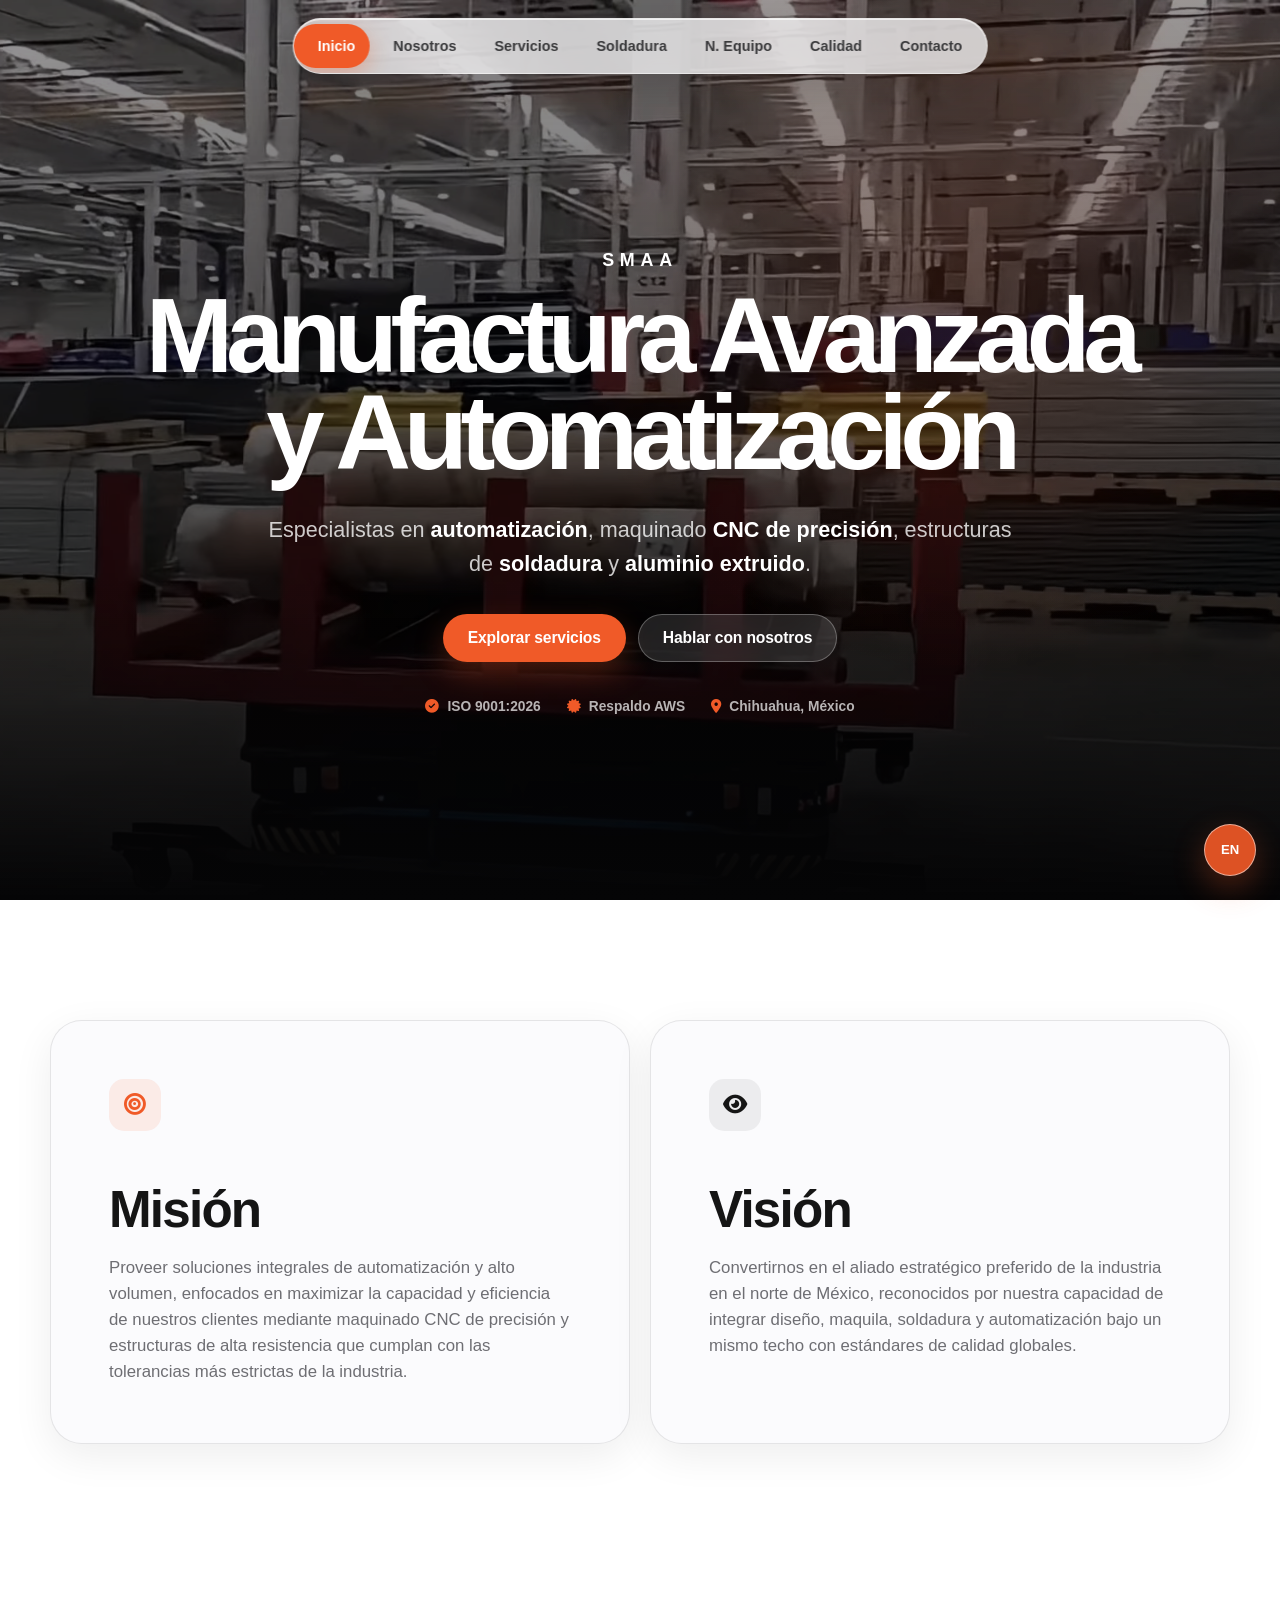
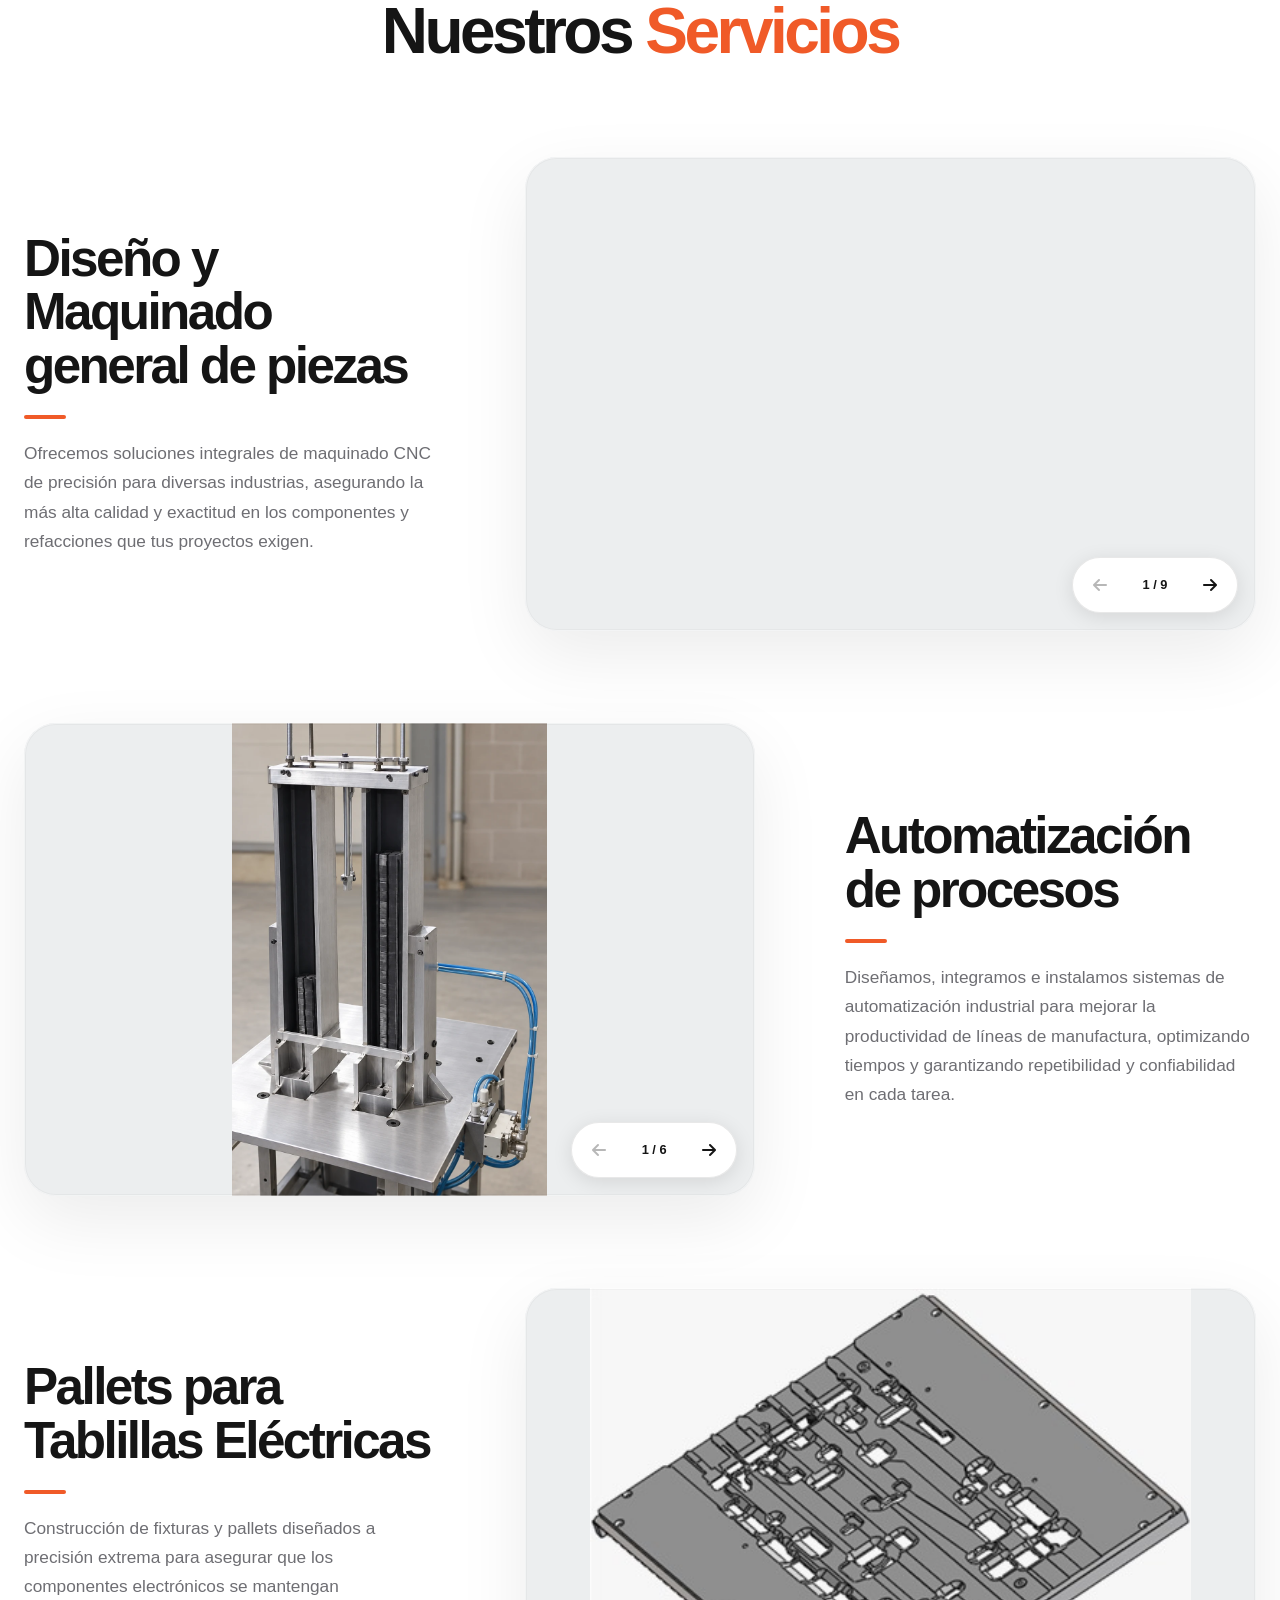
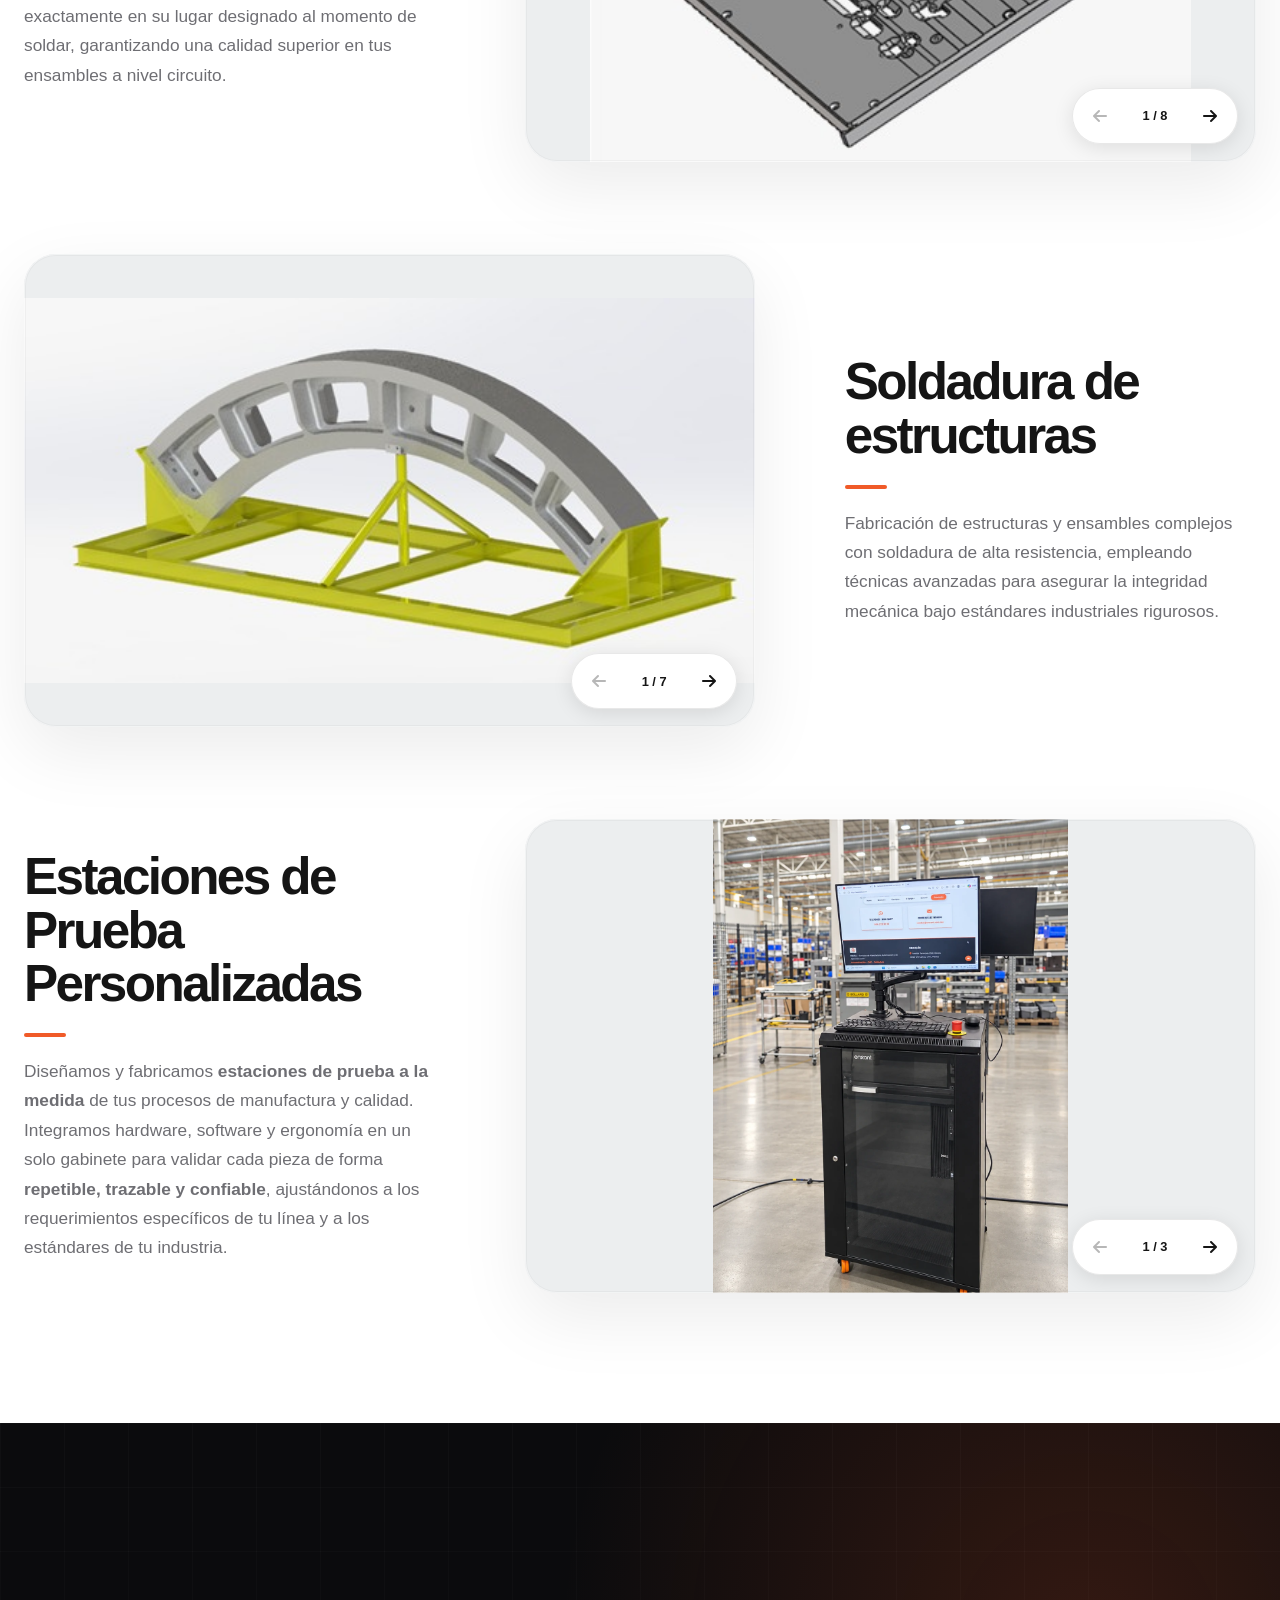
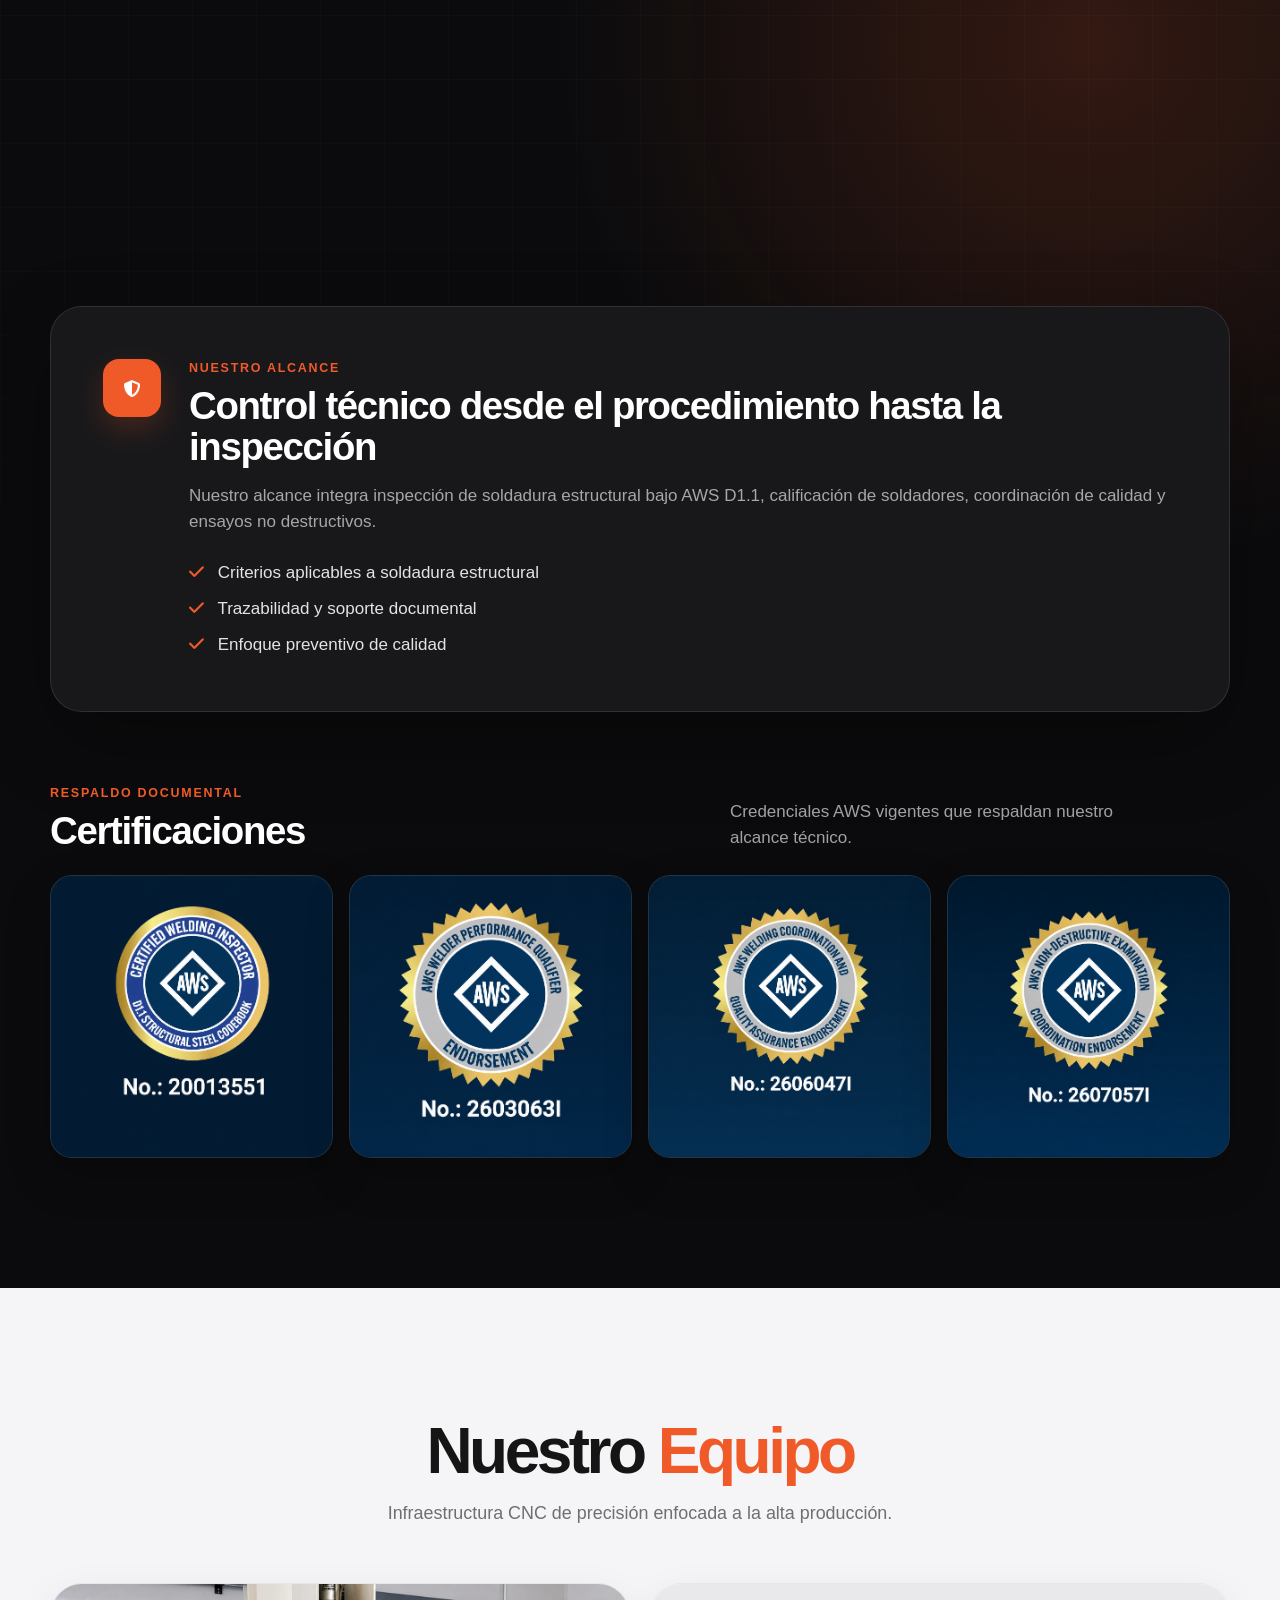
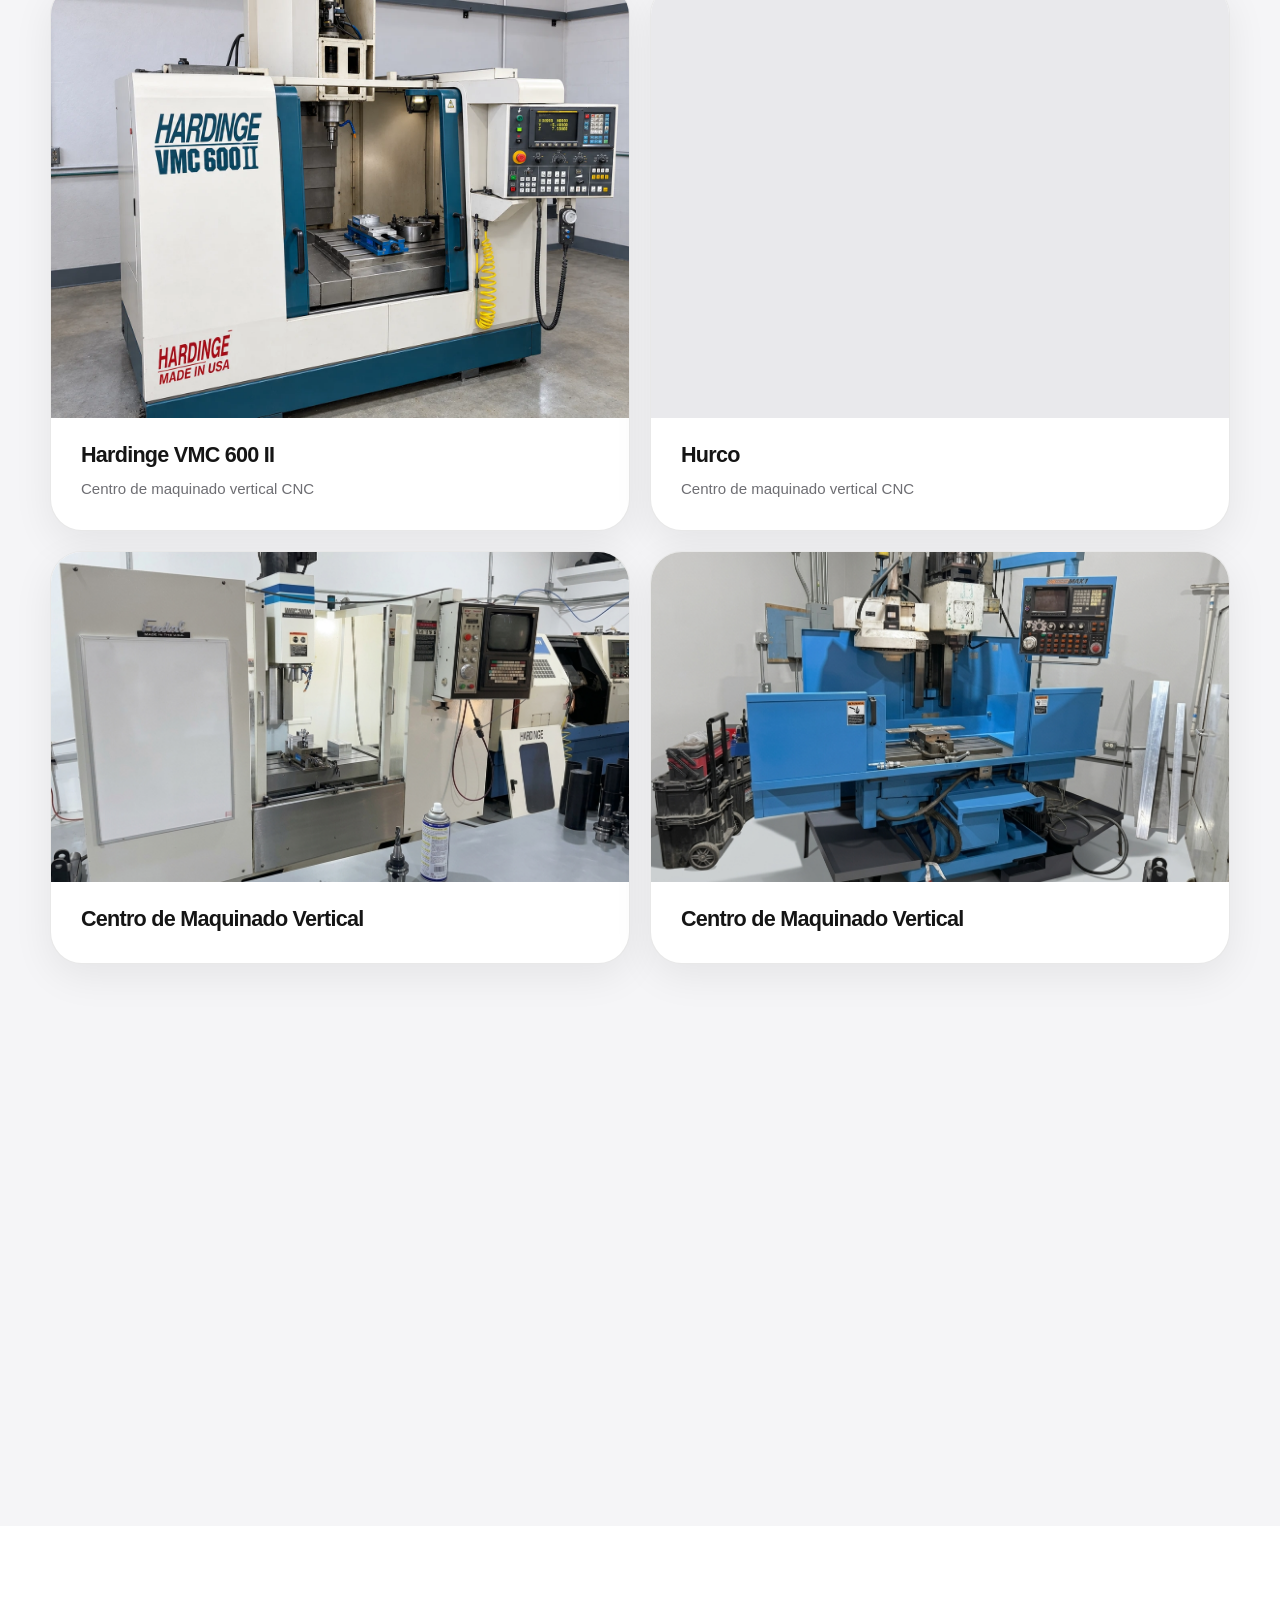
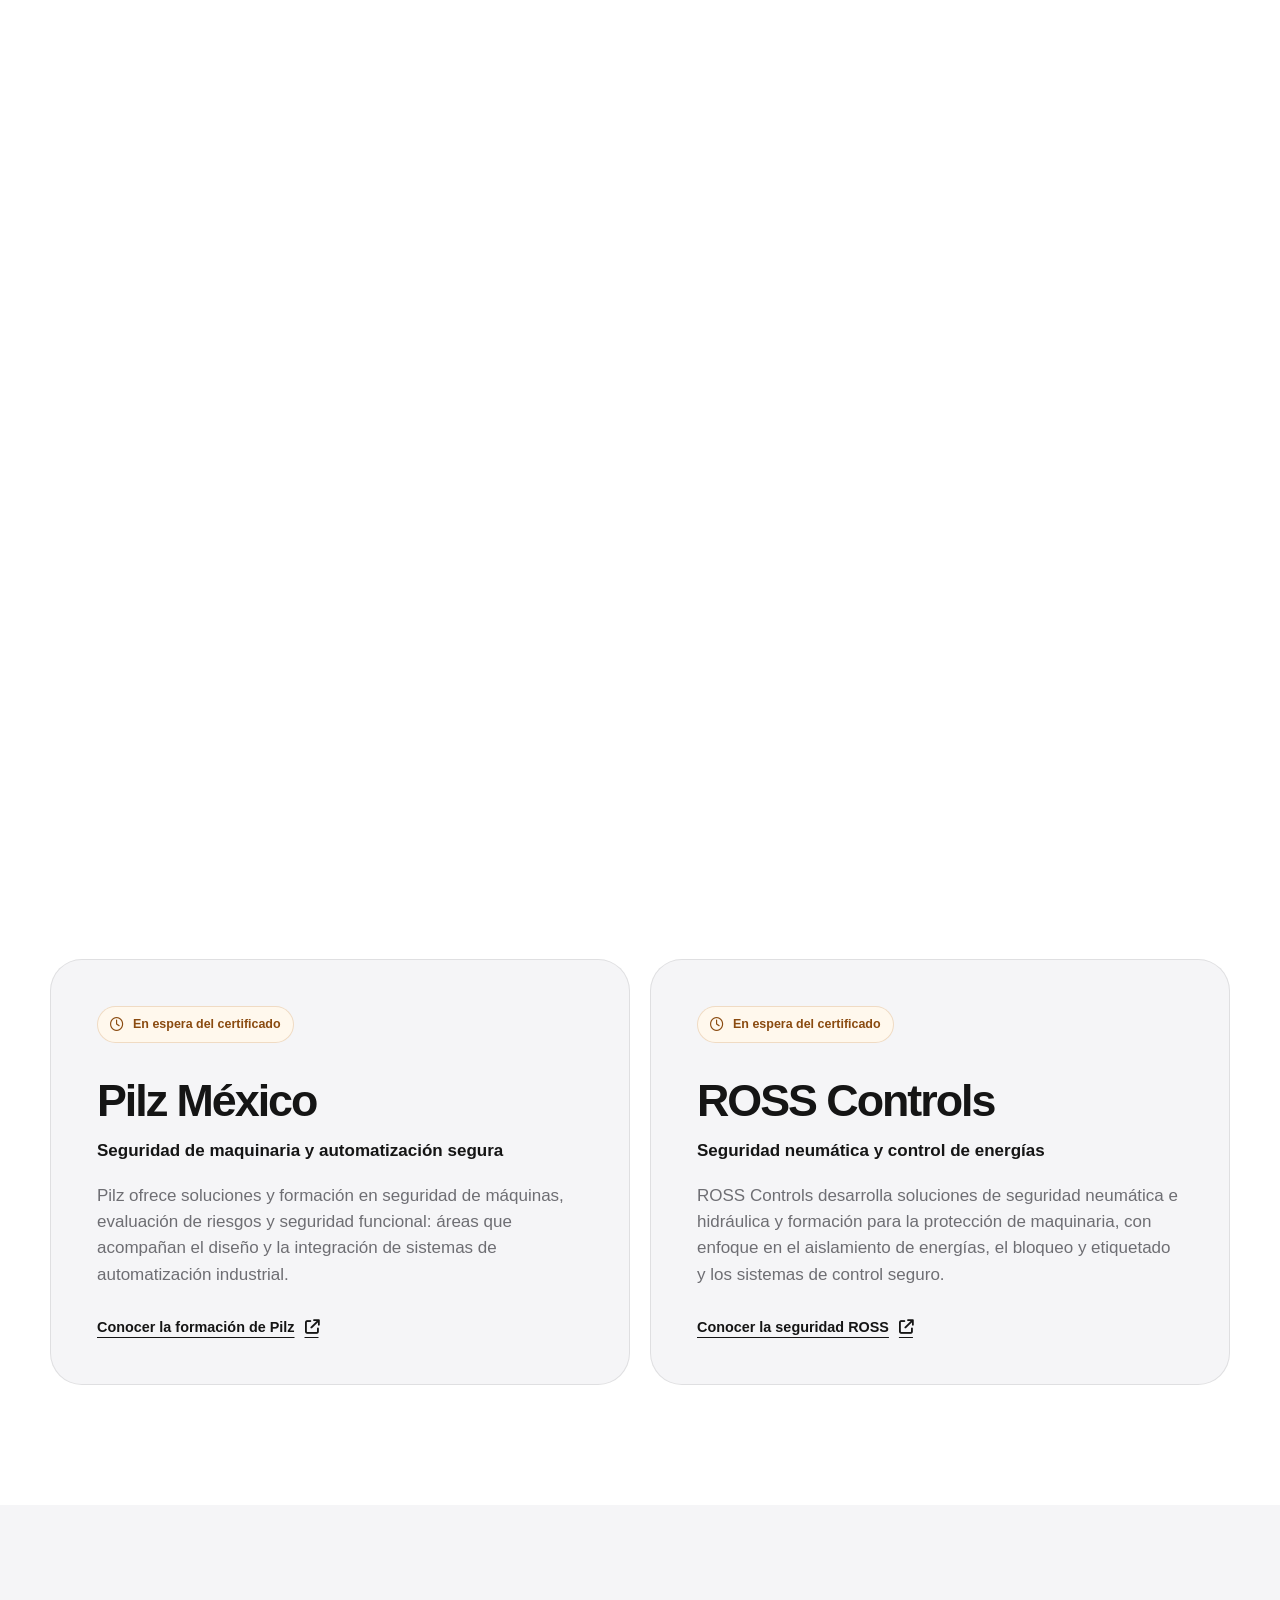
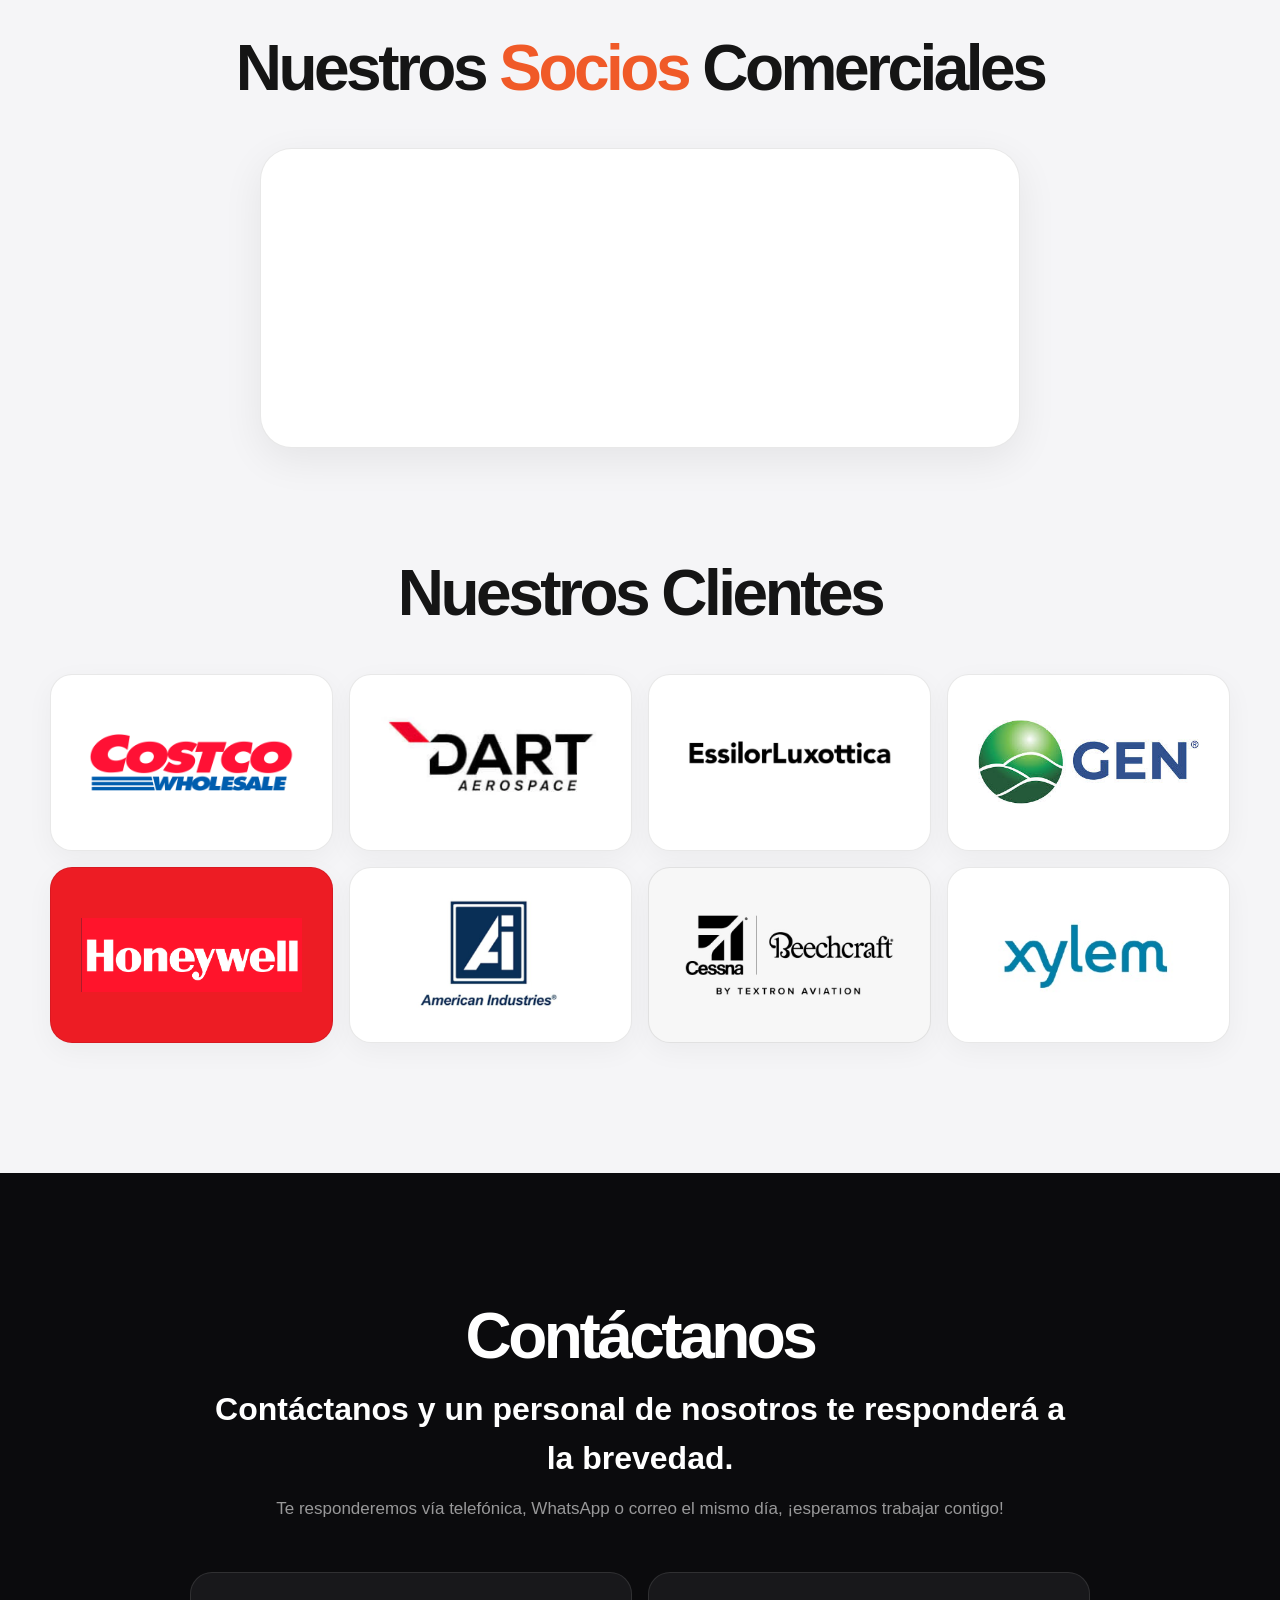
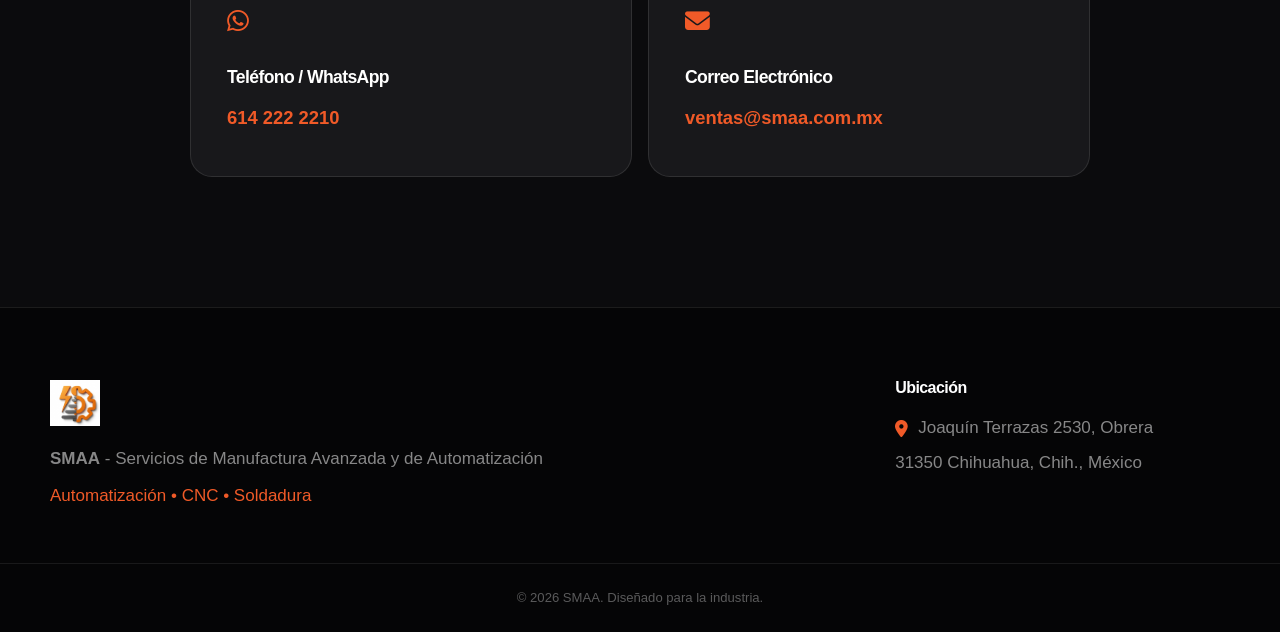
==== commit 3350e383: "Actualiza maquinaria, fotos de servicios y certificaciones próximas" ====
--- a/index.html
+++ b/index.html
@@ -10,7 +10,7 @@
     <!-- Favicon -->
     <link rel="icon" type="image/png" href="logos/logo_vectorizado.png">
     <!-- Main Stylesheet -->
-    <link rel="stylesheet" href="styles.css?v=2.0">
+    <link rel="stylesheet" href="styles.css?v=3.0">
     <!-- Font Awesome for icons -->
     <link rel="stylesheet" href="https://cdnjs.cloudflare.com/ajax/libs/font-awesome/6.4.0/css/all.min.css">
     <!-- Extra sections -->
@@ -97,27 +97,22 @@
                         <h3>Diseño y Maquinado general de piezas</h3>
                         <p>Ofrecemos soluciones integrales de maquinado CNC de precisión para diversas industrias, asegurando la más alta calidad y exactitud en los componentes y refacciones que tus proyectos exigen.</p>
                     </div>
-                    <div class="service-gallery">
-                        <div class="gallery-track long-track">
-                            <img src="images/m1.jpeg" alt="Maquinado CNC">
-                            <img src="images/m2.jpeg" alt="Maquinado CNC">
-                            <img src="images/m3.jpeg" alt="Maquinado CNC">
-                            <img src="images/m4.jpeg" alt="Maquinado CNC">
-                            <img src="images/m5.jpeg" alt="Maquinado CNC">
-                            <img src="images/m6.jpeg" alt="Maquinado CNC">
-                            <img src="images/m7.jpeg" alt="Maquinado CNC">
-                            <img src="images/m8.jpeg" alt="Maquinado CNC">
-                            <img src="images/m9.jpeg" alt="Maquinado CNC">
-                            <!-- Duplicate for continuous scroll -->
-                            <img src="images/m1.jpeg" alt="Maquinado CNC">
-                            <img src="images/m2.jpeg" alt="Maquinado CNC">
-                            <img src="images/m3.jpeg" alt="Maquinado CNC">
-                            <img src="images/m4.jpeg" alt="Maquinado CNC">
-                            <img src="images/m5.jpeg" alt="Maquinado CNC">
-                            <img src="images/m6.jpeg" alt="Maquinado CNC">
-                            <img src="images/m7.jpeg" alt="Maquinado CNC">
-                            <img src="images/m8.jpeg" alt="Maquinado CNC">
-                            <img src="images/m9.jpeg" alt="Maquinado CNC">
+                    <div class="service-gallery" role="region" aria-label="Imágenes de proyectos">
+                        <div class="gallery-track" id="service-gallery-1" tabindex="0" aria-label="Imágenes de proyectos">
+                            <img src="images/actualizadas/m1.webp" alt="Piezas mecanizadas con extremos roscados" width="1440" height="1080" loading="lazy" decoding="async">
+                            <img src="images/actualizadas/m2.webp" alt="Tornillos y pernos mecanizados" width="1440" height="1080" loading="lazy" decoding="async">
+                            <img src="images/actualizadas/m3.webp" alt="Soporte mecanizado con rodamiento" width="1440" height="1080" loading="lazy" decoding="async">
+                            <img src="images/actualizadas/m4.webp" alt="Pieza de aluminio durante el fresado CNC" width="1440" height="1080" loading="lazy" decoding="async">
+                            <img src="images/actualizadas/m5.webp" alt="Ejes escalonados de metal" width="1440" height="1080" loading="lazy" decoding="async">
+                            <img src="images/actualizadas/m6.webp" alt="Componentes mecanizados de polímero y metal" width="1440" height="1080" loading="lazy" decoding="async">
+                            <img src="images/actualizadas/m7.webp" alt="Anillos de metal mecanizados" width="1440" height="1080" loading="lazy" decoding="async">
+                            <img src="images/actualizadas/m8.webp" alt="Pieza de latón durante el torneado" width="1440" height="1080" loading="lazy" decoding="async">
+                            <img src="images/actualizadas/m9.webp" alt="Conjunto de componentes de precisión" width="1440" height="1080" loading="lazy" decoding="async">
+                        </div>
+                        <div class="gallery-controls" hidden>
+                            <button type="button" class="gallery-prev" aria-label="Imagen anterior" aria-controls="service-gallery-1"><i class="fa-solid fa-arrow-left" aria-hidden="true"></i></button>
+                            <span class="gallery-count" aria-live="polite" aria-atomic="true">1 / 9</span>
+                            <button type="button" class="gallery-next" aria-label="Imagen siguiente" aria-controls="service-gallery-1"><i class="fa-solid fa-arrow-right" aria-hidden="true"></i></button>
                         </div>
                     </div>
                 </div>
@@ -128,21 +123,19 @@
                         <h3>Automatización de procesos</h3>
                         <p>Diseñamos, integramos e instalamos sistemas de automatización industrial para mejorar la productividad de líneas de manufactura, optimizando tiempos y garantizando repetibilidad y confiabilidad en cada tarea.</p>
                     </div>
-                    <div class="service-gallery">
-                        <div class="gallery-track long-track">
-                            <img src="images/a1.jpeg" alt="Automatización">
-                            <img src="images/a2.jpeg" alt="Automatización">
-                            <img src="images/a3.jpeg" alt="Automatización">
-                            <img src="images/a4.jpeg" alt="Automatización">
-                            <img src="images/a5.jpeg" alt="Automatización">
-                            <img src="images/a6.jpeg" alt="Automatización">
-                            <!-- Duplicate -->
-                            <img src="images/a1.jpeg" alt="Automatización">
-                            <img src="images/a2.jpeg" alt="Automatización">
-                            <img src="images/a3.jpeg" alt="Automatización">
-                            <img src="images/a4.jpeg" alt="Automatización">
-                            <img src="images/a5.jpeg" alt="Automatización">
-                            <img src="images/a6.jpeg" alt="Automatización">
+                    <div class="service-gallery" role="region" aria-label="Imágenes de proyectos">
+                        <div class="gallery-track" id="service-gallery-2" tabindex="0" aria-label="Imágenes de proyectos">
+                            <img src="images/actualizadas/a1.webp" alt="Mecanismo vertical con guías y conexiones neumáticas" width="933" height="1400" loading="lazy" decoding="async">
+                            <img src="images/actualizadas/a2.webp" alt="Fixtura montada sobre equipo de ensayo" width="1049" height="1400" loading="lazy" decoding="async">
+                            <img src="images/a3.jpeg" alt="Automatización" loading="lazy" decoding="async">
+                            <img src="images/a4.jpeg" alt="Automatización" loading="lazy" decoding="async">
+                            <img src="images/a5.jpeg" alt="Automatización" loading="lazy" decoding="async">
+                            <img src="images/a6.jpeg" alt="Automatización" loading="lazy" decoding="async">
+                        </div>
+                        <div class="gallery-controls" hidden>
+                            <button type="button" class="gallery-prev" aria-label="Imagen anterior" aria-controls="service-gallery-2"><i class="fa-solid fa-arrow-left" aria-hidden="true"></i></button>
+                            <span class="gallery-count" aria-live="polite" aria-atomic="true">1 / 6</span>
+                            <button type="button" class="gallery-next" aria-label="Imagen siguiente" aria-controls="service-gallery-2"><i class="fa-solid fa-arrow-right" aria-hidden="true"></i></button>
                         </div>
                     </div>
                 </div>
@@ -153,25 +146,21 @@
                         <h3>Pallets para Tablillas Eléctricas</h3>
                         <p>Construcción de fixturas y pallets diseñados a precisión extrema para asegurar que los componentes electrónicos se mantengan exactamente en su lugar designado al momento de soldar, garantizando una calidad superior en tus ensambles a nivel circuito.</p>
                     </div>
-                    <div class="service-gallery">
-                        <div class="gallery-track long-track">
-                            <img src="images/p1.jpeg" alt="Pallets">
-                            <img src="images/p2.jpeg" alt="Pallets">
-                            <img src="images/p3.jpeg" alt="Pallets">
-                            <img src="images/p4.jpeg" alt="Pallets">
-                            <img src="images/p5.jpeg" alt="Pallets">
-                            <img src="images/p6.jpeg" alt="Pallets">
-                            <img src="images/p7.jpeg" alt="Pallets">
-                            <img src="images/p8.jpeg" alt="Pallets">
-                            <!-- Duplicate -->
-                            <img src="images/p1.jpeg" alt="Pallets">
-                            <img src="images/p2.jpeg" alt="Pallets">
-                            <img src="images/p3.jpeg" alt="Pallets">
-                            <img src="images/p4.jpeg" alt="Pallets">
-                            <img src="images/p5.jpeg" alt="Pallets">
-                            <img src="images/p6.jpeg" alt="Pallets">
-                            <img src="images/p7.jpeg" alt="Pallets">
-                            <img src="images/p8.jpeg" alt="Pallets">
+                    <div class="service-gallery" role="region" aria-label="Imágenes de proyectos">
+                        <div class="gallery-track" id="service-gallery-3" tabindex="0" aria-label="Imágenes de proyectos">
+                            <img src="images/p1.jpeg" alt="Pallets" loading="lazy" decoding="async">
+                            <img src="images/p2.jpeg" alt="Pallets" loading="lazy" decoding="async">
+                            <img src="images/p3.jpeg" alt="Pallets" loading="lazy" decoding="async">
+                            <img src="images/p4.jpeg" alt="Pallets" loading="lazy" decoding="async">
+                            <img src="images/p5.jpeg" alt="Pallets" loading="lazy" decoding="async">
+                            <img src="images/p6.jpeg" alt="Pallets" loading="lazy" decoding="async">
+                            <img src="images/p7.jpeg" alt="Pallets" loading="lazy" decoding="async">
+                            <img src="images/p8.jpeg" alt="Pallets" loading="lazy" decoding="async">
+                        </div>
+                        <div class="gallery-controls" hidden>
+                            <button type="button" class="gallery-prev" aria-label="Imagen anterior" aria-controls="service-gallery-3"><i class="fa-solid fa-arrow-left" aria-hidden="true"></i></button>
+                            <span class="gallery-count" aria-live="polite" aria-atomic="true">1 / 8</span>
+                            <button type="button" class="gallery-next" aria-label="Imagen siguiente" aria-controls="service-gallery-3"><i class="fa-solid fa-arrow-right" aria-hidden="true"></i></button>
                         </div>
                     </div>
                 </div>
@@ -182,23 +171,20 @@
                         <h3>Soldadura de estructuras</h3>
                         <p>Fabricación de estructuras y ensambles complejos con soldadura de alta resistencia, empleando técnicas avanzadas para asegurar la integridad mecánica bajo estándares industriales rigurosos.</p>
                     </div>
-                    <div class="service-gallery">
-                        <div class="gallery-track long-track">
-                            <img src="images/s1.jpeg" alt="Soldadura">
-                            <img src="images/s2.jpeg" alt="Soldadura">
-                            <img src="images/s3.jpeg" alt="Soldadura">
-                            <img src="images/s4.jpeg" alt="Soldadura">
-                            <img src="images/s5.jpeg" alt="Soldadura">
-                            <img src="images/s6.jpeg" alt="Soldadura">
-                            <img src="images/s8.jpeg" alt="Soldadura">
-                            <!-- Duplicate -->
-                            <img src="images/s1.jpeg" alt="Soldadura">
-                            <img src="images/s2.jpeg" alt="Soldadura">
-                            <img src="images/s3.jpeg" alt="Soldadura">
-                            <img src="images/s4.jpeg" alt="Soldadura">
-                            <img src="images/s5.jpeg" alt="Soldadura">
-                            <img src="images/s6.jpeg" alt="Soldadura">
-                            <img src="images/s8.jpeg" alt="Soldadura">
+                    <div class="service-gallery" role="region" aria-label="Imágenes de proyectos">
+                        <div class="gallery-track" id="service-gallery-4" tabindex="0" aria-label="Imágenes de proyectos">
+                            <img src="images/s1.jpeg" alt="Soldadura" loading="lazy" decoding="async">
+                            <img src="images/actualizadas/s2.webp" alt="Estructuras curvas sobre bastidores de transporte" width="1440" height="960" loading="lazy" decoding="async">
+                            <img src="images/s3.jpeg" alt="Soldadura" loading="lazy" decoding="async">
+                            <img src="images/actualizadas/s4.webp" alt="Conjunto industrial instalado en planta" width="1440" height="1080" loading="lazy" decoding="async">
+                            <img src="images/s5.jpeg" alt="Soldadura" loading="lazy" decoding="async">
+                            <img src="images/s6.jpeg" alt="Soldadura" loading="lazy" decoding="async">
+                            <img src="images/s8.jpeg" alt="Soldadura" loading="lazy" decoding="async">
+                        </div>
+                        <div class="gallery-controls" hidden>
+                            <button type="button" class="gallery-prev" aria-label="Imagen anterior" aria-controls="service-gallery-4"><i class="fa-solid fa-arrow-left" aria-hidden="true"></i></button>
+                            <span class="gallery-count" aria-live="polite" aria-atomic="true">1 / 7</span>
+                            <button type="button" class="gallery-next" aria-label="Imagen siguiente" aria-controls="service-gallery-4"><i class="fa-solid fa-arrow-right" aria-hidden="true"></i></button>
                         </div>
                     </div>
                 </div>
@@ -209,15 +195,16 @@
                         <h3>Estaciones de Prueba Personalizadas</h3>
                         <p>Diseñamos y fabricamos <strong>estaciones de prueba a la medida</strong> de tus procesos de manufactura y calidad. Integramos hardware, software y ergonomía en un solo gabinete para validar cada pieza de forma <strong>repetible, trazable y confiable</strong>, ajustándonos a los requerimientos específicos de tu línea y a los estándares de tu industria.</p>
                     </div>
-                    <div class="service-gallery">
-                        <div class="gallery-track long-track">
-                            <img src="images/so1.jpg" alt="Estación de Prueba Personalizada">
-                            <img src="images/so2.jpg" alt="Estación de Prueba Personalizada">
-                            <img src="images/so3.jpg" alt="Estación de Prueba Personalizada">
-                            <!-- Duplicate -->
-                            <img src="images/so1.jpg" alt="Estación de Prueba Personalizada">
-                            <img src="images/so2.jpg" alt="Estación de Prueba Personalizada">
-                            <img src="images/so3.jpg" alt="Estación de Prueba Personalizada">
+                    <div class="service-gallery" role="region" aria-label="Imágenes de proyectos">
+                        <div class="gallery-track" id="service-gallery-5" tabindex="0" aria-label="Imágenes de proyectos">
+                            <img src="images/actualizadas/so1.webp" alt="Estación de prueba móvil con monitor y gabinete" width="1050" height="1400" loading="lazy" decoding="async">
+                            <img src="images/actualizadas/so2.webp" alt="Interior del gabinete de una estación de prueba" width="1050" height="1400" loading="lazy" decoding="async">
+                            <img src="images/actualizadas/so3.webp" alt="Estación de prueba con gabinete y control de paro" width="1050" height="1400" loading="lazy" decoding="async">
+                        </div>
+                        <div class="gallery-controls" hidden>
+                            <button type="button" class="gallery-prev" aria-label="Imagen anterior" aria-controls="service-gallery-5"><i class="fa-solid fa-arrow-left" aria-hidden="true"></i></button>
+                            <span class="gallery-count" aria-live="polite" aria-atomic="true">1 / 3</span>
+                            <button type="button" class="gallery-next" aria-label="Imagen siguiente" aria-controls="service-gallery-5"><i class="fa-solid fa-arrow-right" aria-hidden="true"></i></button>
                         </div>
                     </div>
                 </div>
@@ -287,6 +274,20 @@
                 <h2 class="section-title text-center animate-on-scroll">Nuestro <span class="highlight-orange">Equipo</span></h2>
                 <p class="section-desc text-center animate-on-scroll">Infraestructura CNC de precisión enfocada a la alta producción.</p>
                 <div class="machines-grid">
+                    <div class="machine-card machine-card--new animate-on-scroll">
+                        <div class="machine-img-wrapper">
+                            <img src="maquinaria/actualizada/hardinge-vmc-600-ii.webp" alt="Centro de maquinado vertical Hardinge VMC 600 II" width="1440" height="1080" loading="lazy" decoding="async">
+                        </div>
+                        <h3>Hardinge VMC 600 II</h3>
+                        <p class="machine-type">Centro de maquinado vertical CNC</p>
+                    </div>
+                    <div class="machine-card machine-card--new animate-on-scroll">
+                        <div class="machine-img-wrapper">
+                            <img src="maquinaria/actualizada/hurco.webp" alt="Centro de maquinado vertical Hurco" width="1440" height="1080" loading="lazy" decoding="async">
+                        </div>
+                        <h3>Hurco</h3>
+                        <p class="machine-type">Centro de maquinado vertical CNC</p>
+                    </div>
                     <div class="machine-card animate-on-scroll">
                         <div class="machine-img-wrapper">
                             <img src="maquinaria/centro1.png" alt="Centro de Maquinado Vertical">
@@ -334,6 +335,32 @@
                         <span class="iso-mark-year">2026</span>
                         <small>Quality management</small>
                     </div>
+                </div>
+            </div>
+        </section>
+
+        <section class="upcoming-certifications" aria-labelledby="upcoming-title">
+            <div class="container">
+                <div class="upcoming-heading animate-on-scroll">
+                    <span class="section-kicker">Seguridad industrial</span>
+                    <h2 id="upcoming-title">Próximas <span class="highlight-orange">certificaciones</span></h2>
+                    <p>Estamos en espera de recibir los certificados de Pilz México y ROSS Controls. La fecha de emisión aún está por confirmar.</p>
+                </div>
+                <div class="upcoming-grid">
+                    <article class="upcoming-card animate-on-scroll">
+                        <span class="pending-status"><i class="fa-regular fa-clock" aria-hidden="true"></i> En espera del certificado</span>
+                        <h3>Pilz México</h3>
+                        <p class="certification-focus">Seguridad de maquinaria y automatización segura</p>
+                        <p>Pilz ofrece soluciones y formación en seguridad de máquinas, evaluación de riesgos y seguridad funcional: áreas que acompañan el diseño y la integración de sistemas de automatización industrial.</p>
+                        <a class="certification-link" href="https://www.pilz.com/es-MX/trainings" target="_blank" rel="noopener noreferrer">Conocer la formación de Pilz <i class="fa-solid fa-arrow-up-right-from-square" aria-hidden="true"></i></a>
+                    </article>
+                    <article class="upcoming-card animate-on-scroll">
+                        <span class="pending-status"><i class="fa-regular fa-clock" aria-hidden="true"></i> En espera del certificado</span>
+                        <h3>ROSS Controls</h3>
+                        <p class="certification-focus">Seguridad neumática y control de energías</p>
+                        <p>ROSS Controls desarrolla soluciones de seguridad neumática e hidráulica y formación para la protección de maquinaria, con enfoque en el aislamiento de energías, el bloqueo y etiquetado y los sistemas de control seguro.</p>
+                        <a class="certification-link" href="https://www.rosscontrols.com/en/applications/safety" target="_blank" rel="noopener noreferrer">Conocer la seguridad ROSS <i class="fa-solid fa-arrow-up-right-from-square" aria-hidden="true"></i></a>
+                    </article>
                 </div>
             </div>
         </section>
@@ -415,7 +442,7 @@
         </div>
     </footer>
 
-    <script src="script.js"></script>
+    <script src="script.js?v=3.0"></script>
 </body>
 
 </html>
--- a/styles.css
+++ b/styles.css
@@ -53,8 +53,11 @@
 .service-text h3{margin-bottom:20px;font-size:clamp(2rem,4vw,3.5rem);letter-spacing:-.05em}.service-text h3::after{display:block;width:42px;height:4px;margin-top:22px;border-radius:4px;background:var(--orange);content:""}
 .service-text p{max-width:520px;color:var(--muted);font-size:1.08rem;line-height:1.7}
 .service-gallery{position:relative;display:flex;width:100%;min-width:0;height:clamp(310px,37vw,520px);overflow:hidden;border-radius:var(--r-lg);background:var(--soft);box-shadow:var(--shadow)}.service-gallery::after{position:absolute;inset:0;border:1px solid rgba(255,255,255,.35);border-radius:inherit;box-shadow:inset 0 0 0 1px rgba(0,0,0,.03);content:"";pointer-events:none}
-.gallery-track{display:flex;width:max-content;height:100%;animation:scrollGallery 44s linear infinite}.gallery-track.long-track{animation-duration:60s}.service-row:hover .gallery-track{animation-play-state:paused}
-.gallery-track img{display:block;width:clamp(340px,42vw,620px);min-width:clamp(340px,42vw,620px);height:100%;flex-shrink:0;object-fit:cover}
+.gallery-track{display:flex;width:100%;height:100%;overflow-x:auto;scroll-snap-type:x mandatory;scrollbar-width:thin;scrollbar-color:rgba(0,0,0,.22) transparent;overscroll-behavior-x:contain}
+.gallery-track img{display:block;width:100%;min-width:100%;height:100%;flex-shrink:0;object-fit:contain;scroll-snap-align:start;scroll-snap-stop:always;background:#eceeef}
+.gallery-track:focus-visible{outline:3px solid var(--orange);outline-offset:-4px}
+.gallery-controls{position:absolute;z-index:1;right:18px;bottom:18px;display:flex;align-items:center;gap:12px;padding:5px;border:1px solid var(--line);border-radius:999px;background:rgba(255,255,255,.96);box-shadow:0 4px 20px rgba(0,0,0,.1)}.gallery-controls[hidden]{display:none}
+.gallery-controls button{display:grid;width:44px;height:44px;place-items:center;border:0;border-radius:50%;background:transparent;color:var(--ink);cursor:pointer;font-size:1rem}.gallery-controls button:hover{background:var(--soft)}.gallery-controls button:disabled{opacity:.3;cursor:default}.gallery-count{min-width:42px;color:var(--ink);font-size:.8rem;font-weight:650;font-variant-numeric:tabular-nums;text-align:center}
 
 /* Welding */
 .welding-specialty{position:relative;overflow:hidden;padding:130px 0;background:radial-gradient(circle at 85% 15%,rgba(240,90,40,.18),transparent 32%),var(--dark);color:#fff}.welding-specialty::before{position:absolute;inset:0;background-image:linear-gradient(rgba(255,255,255,.025) 1px,transparent 1px),linear-gradient(90deg,rgba(255,255,255,.025) 1px,transparent 1px);background-size:64px 64px;content:"";mask-image:linear-gradient(to bottom,black,transparent 80%);pointer-events:none}.welding-specialty .container{position:relative;z-index:1}
@@ -77,6 +80,17 @@
 .iso-subtext{display:inline-flex;align-items:center;gap:10px;margin-top:28px;padding:12px 16px;border:1px solid rgba(38,143,80,.16);border-radius:999px;background:rgba(38,143,80,.08);color:#176b39;font-size:.9rem;font-weight:650}
 .iso-mark{display:flex;aspect-ratio:1;max-width:340px;margin-inline:auto;flex-direction:column;align-items:center;justify-content:center;border:1px solid rgba(255,255,255,.18);border-radius:50%;background:var(--dark);box-shadow:0 24px 60px rgba(0,0,0,.18),inset 0 0 0 10px rgba(255,255,255,.04);color:#fff;text-align:center}.iso-mark-label{color:rgba(255,255,255,.6);font-size:.8rem;font-weight:700;letter-spacing:.32em}.iso-mark strong{margin-block:4px;font-size:clamp(3.4rem,7vw,5.7rem);letter-spacing:-.07em;line-height:1}.iso-mark-year{color:var(--orange);font-size:1.15rem;font-weight:750;letter-spacing:.16em}.iso-mark small{margin-top:20px;color:rgba(255,255,255,.48);font-size:.68rem;letter-spacing:.08em;text-transform:uppercase}
 
+/* Upcoming safety certifications */
+.upcoming-certifications{padding:0 0 120px;background:var(--surface)}
+.upcoming-heading{max-width:780px;margin-bottom:36px}.upcoming-heading h2{margin:12px 0 20px;font-size:clamp(2.5rem,5vw,4.5rem);letter-spacing:-.055em}.upcoming-heading p{max-width:680px;color:var(--muted);font-size:1.08rem}
+.upcoming-grid{display:grid;grid-template-columns:repeat(2,minmax(0,1fr));gap:20px}
+.upcoming-card{display:flex;flex-direction:column;align-items:flex-start;padding:clamp(28px,4vw,46px);border:1px solid var(--line);border-radius:var(--r-lg);background:var(--soft)}
+.pending-status{display:inline-flex;align-items:center;gap:9px;margin-bottom:34px;padding:8px 12px;border:1px solid rgba(171,91,9,.18);border-radius:999px;background:#fff8ed;color:#8a4b10;font-size:.78rem;font-weight:650}.pending-status i{font-size:.85rem}
+.upcoming-card h3{font-size:clamp(2rem,3.5vw,3rem);letter-spacing:-.045em}.certification-focus{margin:14px 0 18px;font-weight:650;color:var(--ink)}.upcoming-card>p:not(.certification-focus){color:var(--muted)}
+.certification-link{display:inline-flex;align-items:center;gap:10px;min-height:44px;margin-top:auto;padding-top:28px;color:var(--ink);font-size:.9rem;font-weight:650;text-underline-offset:5px}.certification-link:hover{color:var(--orange-dark)}
+.machine-card--new .machine-img-wrapper{height:auto;aspect-ratio:4/3}.machine-card--new .machine-img-wrapper img{display:block;object-fit:contain}.machine-card--new h3{padding-bottom:10px}.machine-type{padding:0 30px 30px;color:var(--muted);font-size:.94rem}
+@media(max-width:720px){.upcoming-certifications{padding-bottom:88px}.upcoming-grid{grid-template-columns:1fr}}
+
 /* Contact */
 .contact-section{padding:130px 0;background:var(--dark);color:#fff}.contact-content{max-width:900px;margin-inline:auto}.contact-subtitle{margin-bottom:12px;font-size:clamp(1.3rem,3vw,2rem);font-weight:600}.contact-promise{margin-bottom:50px;color:rgba(255,255,255,.58)}
 .contact-methods{display:grid;grid-template-columns:repeat(2,minmax(0,1fr));gap:16px}.contact-method-card{padding:36px;border:1px solid rgba(255,255,255,.1);border-radius:var(--r-md);background:var(--dark-soft);text-align:left;transition:transform var(--transition),border-color var(--transition)}.contact-method-card:hover{border-color:rgba(240,90,40,.7);transform:translateY(-4px)}.contact-method-card i{margin-bottom:34px;font-size:1.55rem}.contact-method-card h3{margin-bottom:10px;font-size:1.1rem}.contact-link{display:inline-flex;min-height:44px;align-items:center;color:var(--orange);font-size:1.15rem;font-weight:650;text-decoration:none}.contact-link:hover{color:#fff}
@@ -84,11 +98,10 @@
 /* Footer */
 .footer{padding:72px 0 24px;border-top:1px solid rgba(255,255,255,.09);background:#050506;color:#fff}.footer-content{display:grid;grid-template-columns:1.4fr .6fr;gap:64px;margin-bottom:54px}.footer-brand-logo{display:block;width:auto;max-width:210px;height:46px;margin-bottom:20px;object-fit:contain}.footer-info p,.footer-contact p{color:rgba(255,255,255,.52)}.footer-desc{margin-top:10px;color:var(--orange)!important}.footer-contact h4{margin-bottom:18px;font-size:1rem}.footer-contact p{display:flex;align-items:center;gap:10px;margin-bottom:8px}.footer-contact i{color:var(--orange)}.footer-bottom{padding-top:24px;border-top:1px solid rgba(255,255,255,.08);color:rgba(255,255,255,.34);font-size:.82rem;text-align:center}
 
-@keyframes scrollGallery{to{transform:translateX(-50%)}}
 .animate-on-scroll{opacity:0;transform:translateY(22px);transition:opacity 700ms var(--ease),transform 700ms var(--ease)}.animate-on-scroll.is-visible{opacity:1;transform:none}
 
 @media(max-width:980px){.service-row,.service-row.reverse{grid-template-columns:1fr;gap:34px;margin-top:76px}.service-row.reverse .service-text,.service-row.reverse .service-gallery{order:initial}.certificates-grid{grid-template-columns:repeat(2,minmax(0,1fr))}.iso-content{grid-template-columns:1fr}.iso-mark{width:min(320px,100%)}}
-@media(max-width:720px){body{font-size:16px}.container,.services-section .container{width:min(100% - 32px,1180px)}.floating-navbar{top:max(10px,env(safe-area-inset-top));left:12px;max-width:calc(100vw - 24px);transform:none}.nav-item{min-height:46px;padding-inline:17px;font-size:.84rem}.nav-indicator{height:46px}.language-switch{right:16px;bottom:max(16px,env(safe-area-inset-bottom));width:48px;height:48px}.hero{min-height:860px}.hero-content{padding-block:130px 70px}.hero-title{font-size:clamp(2.7rem,11.5vw,3.5rem);letter-spacing:-.055em}.hero-actions{flex-direction:column;align-items:stretch;padding-inline:18px}.hero-credentials{flex-direction:column;align-items:center;gap:9px}.mission-vision,.services-section,.welding-specialty,.machine-park,.iso-certification,.contact-section{padding-block:88px}.values-grid,.machines-grid,.contact-methods{grid-template-columns:1fr}.card{min-height:0}.card-icon{margin-bottom:36px}.service-gallery{height:300px;border-radius:var(--r-md)}.gallery-track img{width:330px;min-width:330px}.welding-scope{grid-template-columns:1fr}.certificates-heading{display:block}.certificates-heading p{margin-top:10px}.certificates-grid{grid-template-columns:1fr}.machine-img-wrapper{height:250px}.iso-content{border-radius:var(--r-lg)}.iso-subtext{border-radius:var(--r-sm)}.footer-content{grid-template-columns:1fr;gap:42px}}
+@media(max-width:720px){body{font-size:16px}.container,.services-section .container{width:min(100% - 32px,1180px)}.floating-navbar{top:max(10px,env(safe-area-inset-top));left:12px;max-width:calc(100vw - 24px);transform:none}.nav-item{min-height:46px;padding-inline:17px;font-size:.84rem}.nav-indicator{height:46px}.language-switch{right:16px;bottom:max(16px,env(safe-area-inset-bottom));width:48px;height:48px}.hero{min-height:860px}.hero-content{padding-block:130px 70px}.hero-title{font-size:clamp(2.7rem,11.5vw,3.5rem);letter-spacing:-.055em}.hero-actions{flex-direction:column;align-items:stretch;padding-inline:18px}.hero-credentials{flex-direction:column;align-items:center;gap:9px}.mission-vision,.services-section,.welding-specialty,.machine-park,.iso-certification,.contact-section{padding-block:88px}.values-grid,.machines-grid,.contact-methods{grid-template-columns:1fr}.card{min-height:0}.card-icon{margin-bottom:36px}.service-gallery{height:300px;border-radius:var(--r-md)}.gallery-controls{right:12px;bottom:12px}.welding-scope{grid-template-columns:1fr}.certificates-heading{display:block}.certificates-heading p{margin-top:10px}.certificates-grid{grid-template-columns:1fr}.machine-img-wrapper{height:250px}.iso-content{border-radius:var(--r-lg)}.iso-subtext{border-radius:var(--r-sm)}.footer-content{grid-template-columns:1fr;gap:42px}}
 @media(prefers-reduced-motion:reduce){html{scroll-behavior:auto}*,*::before,*::after{animation-duration:.01ms!important;animation-iteration-count:1!important;scroll-behavior:auto!important;transition-duration:.01ms!important}.animate-on-scroll{opacity:1;transform:none}}
 @media(prefers-reduced-transparency:reduce){.floating-navbar,.btn-secondary,.language-switch{background:#f5f5f7;backdrop-filter:none;-webkit-backdrop-filter:none}.btn-secondary,.language-switch{background:var(--ink)}}
 @media(prefers-contrast:more){:root{--line:rgba(0,0,0,.25);--muted:#4a4a4f}.floating-navbar{border-color:#000;background:#fff}}
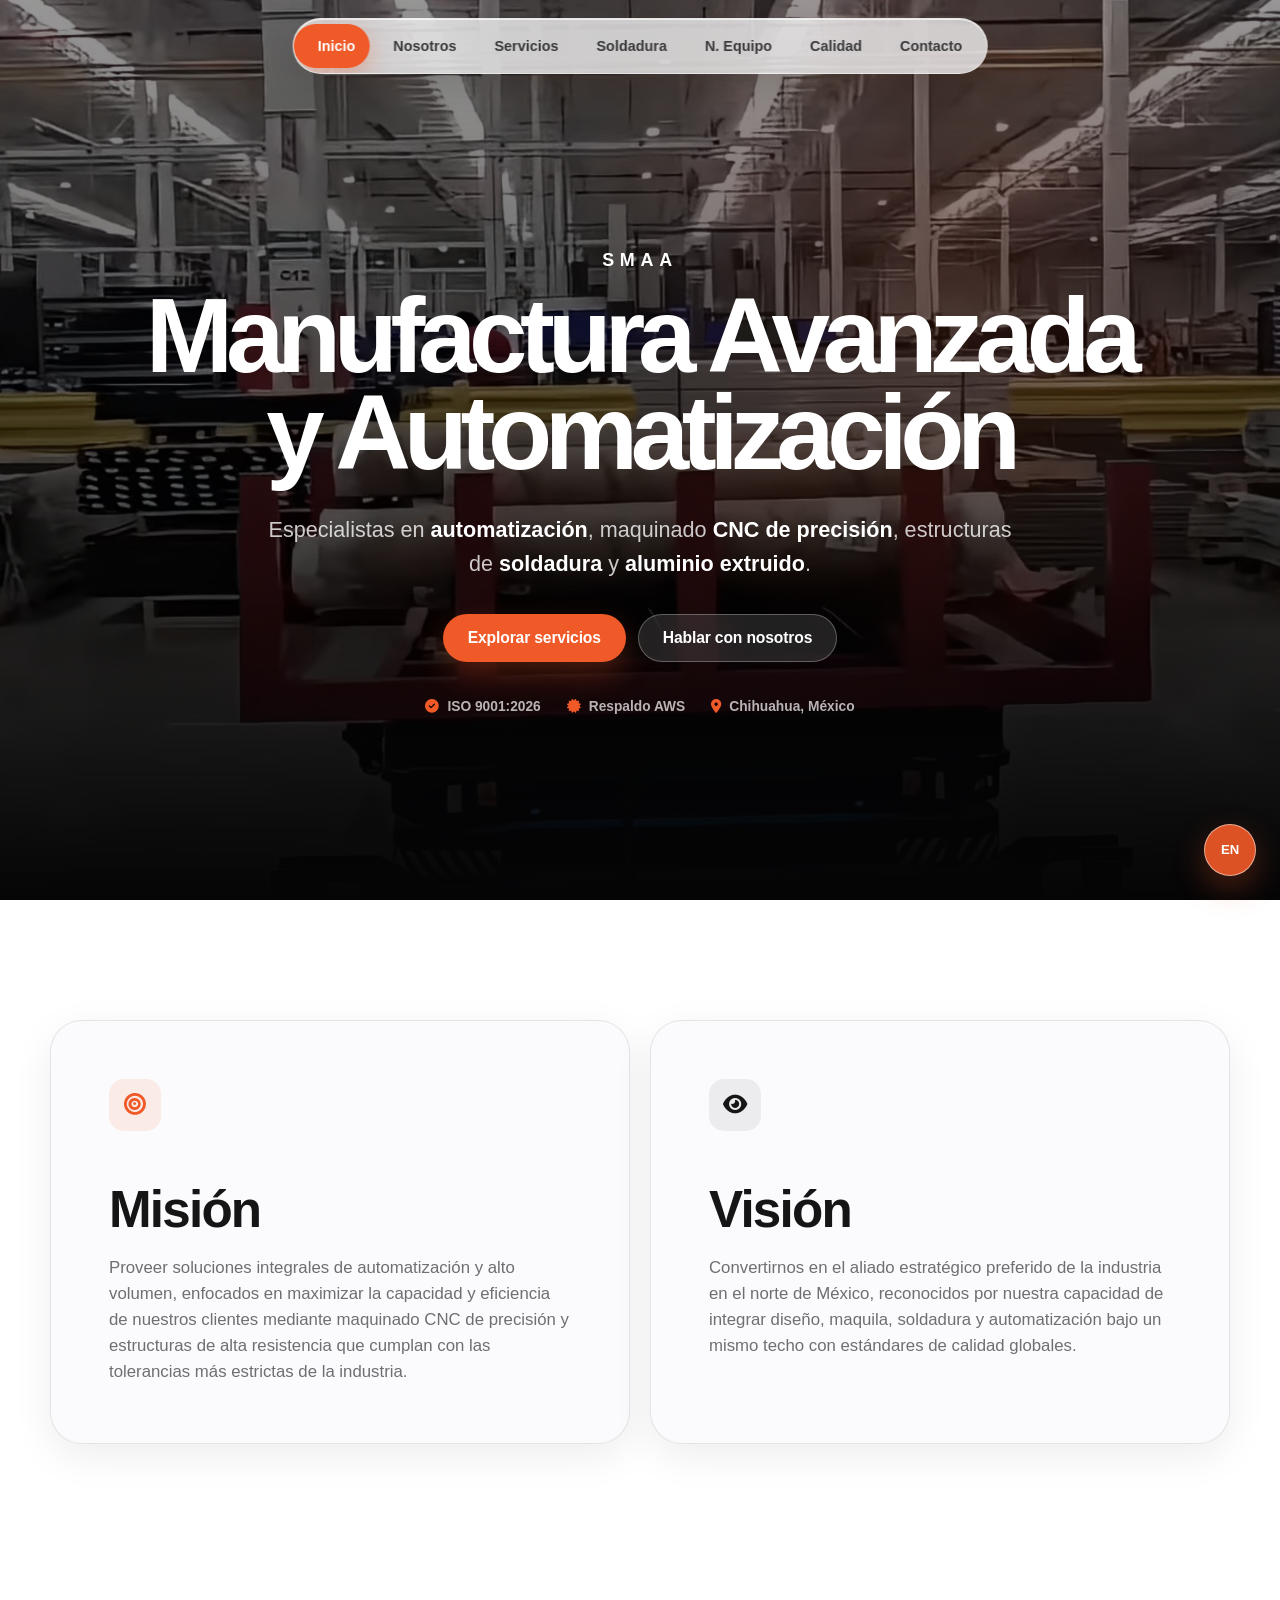
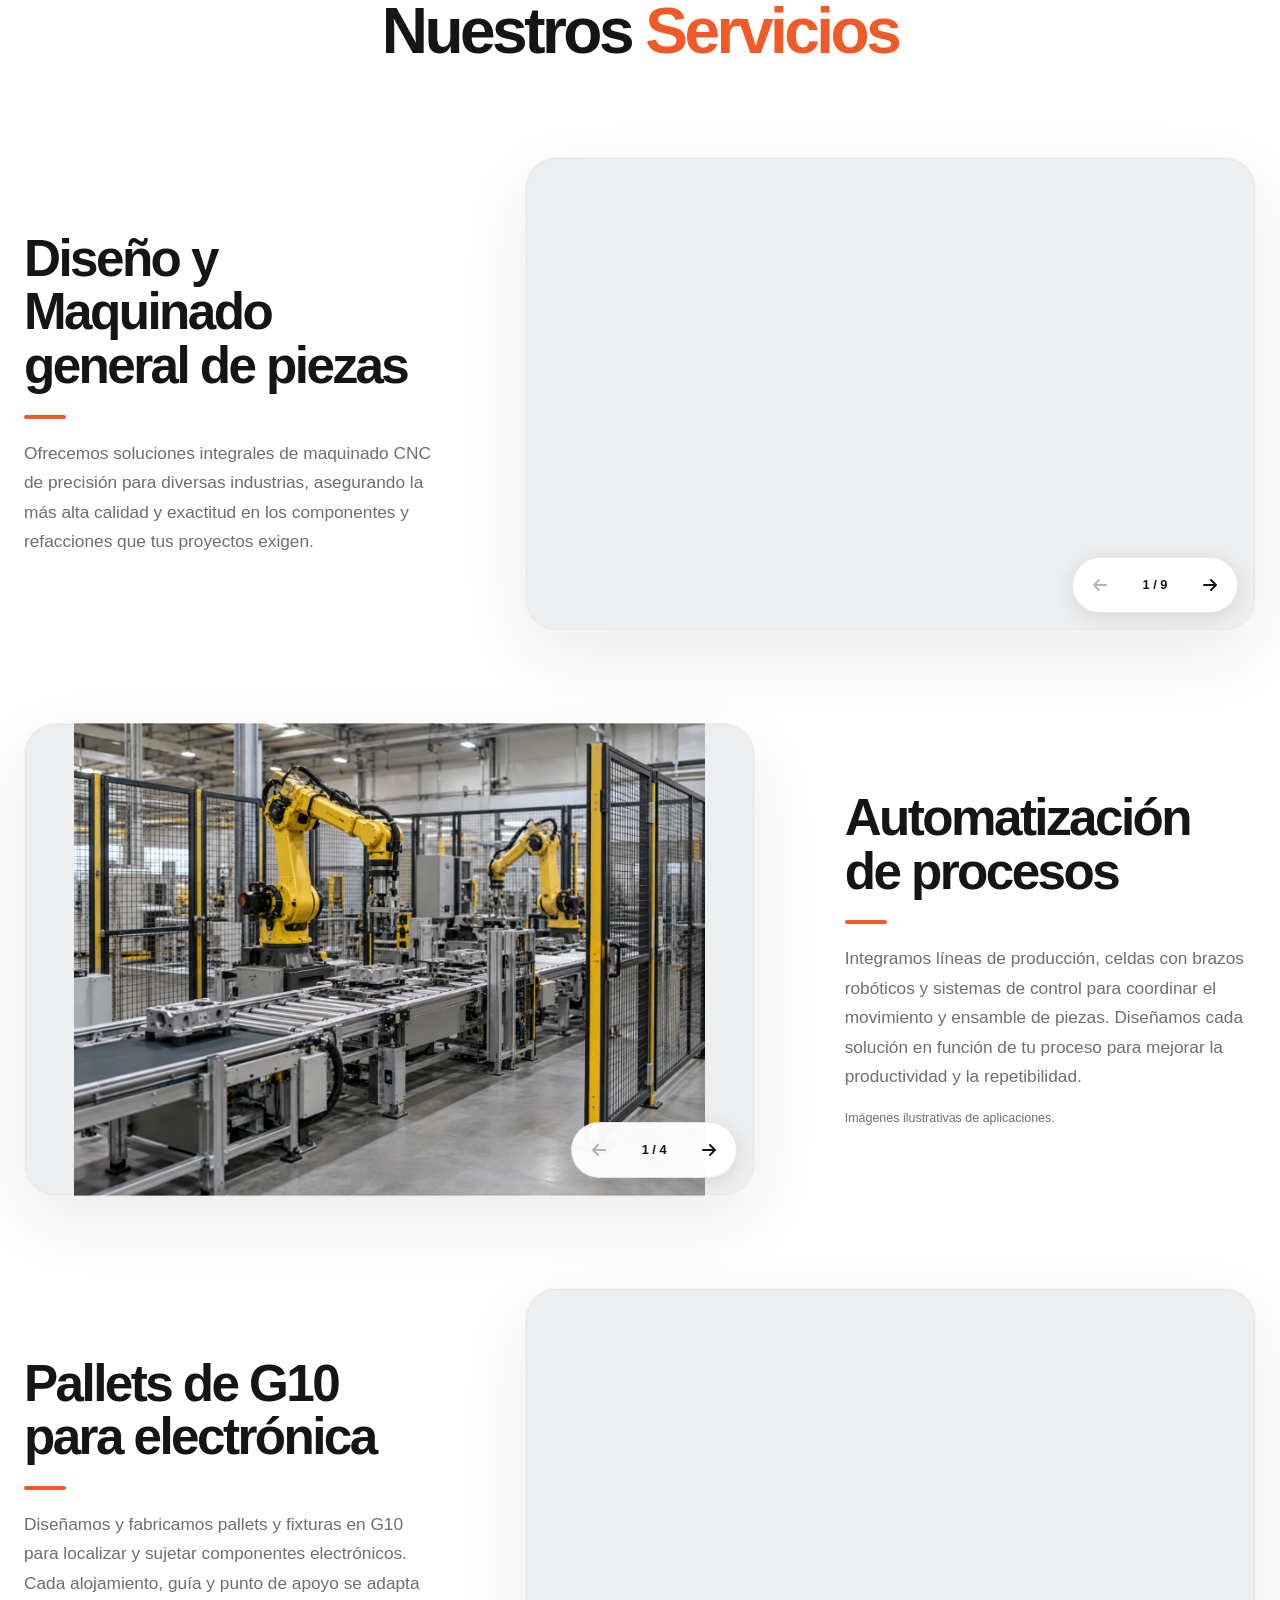
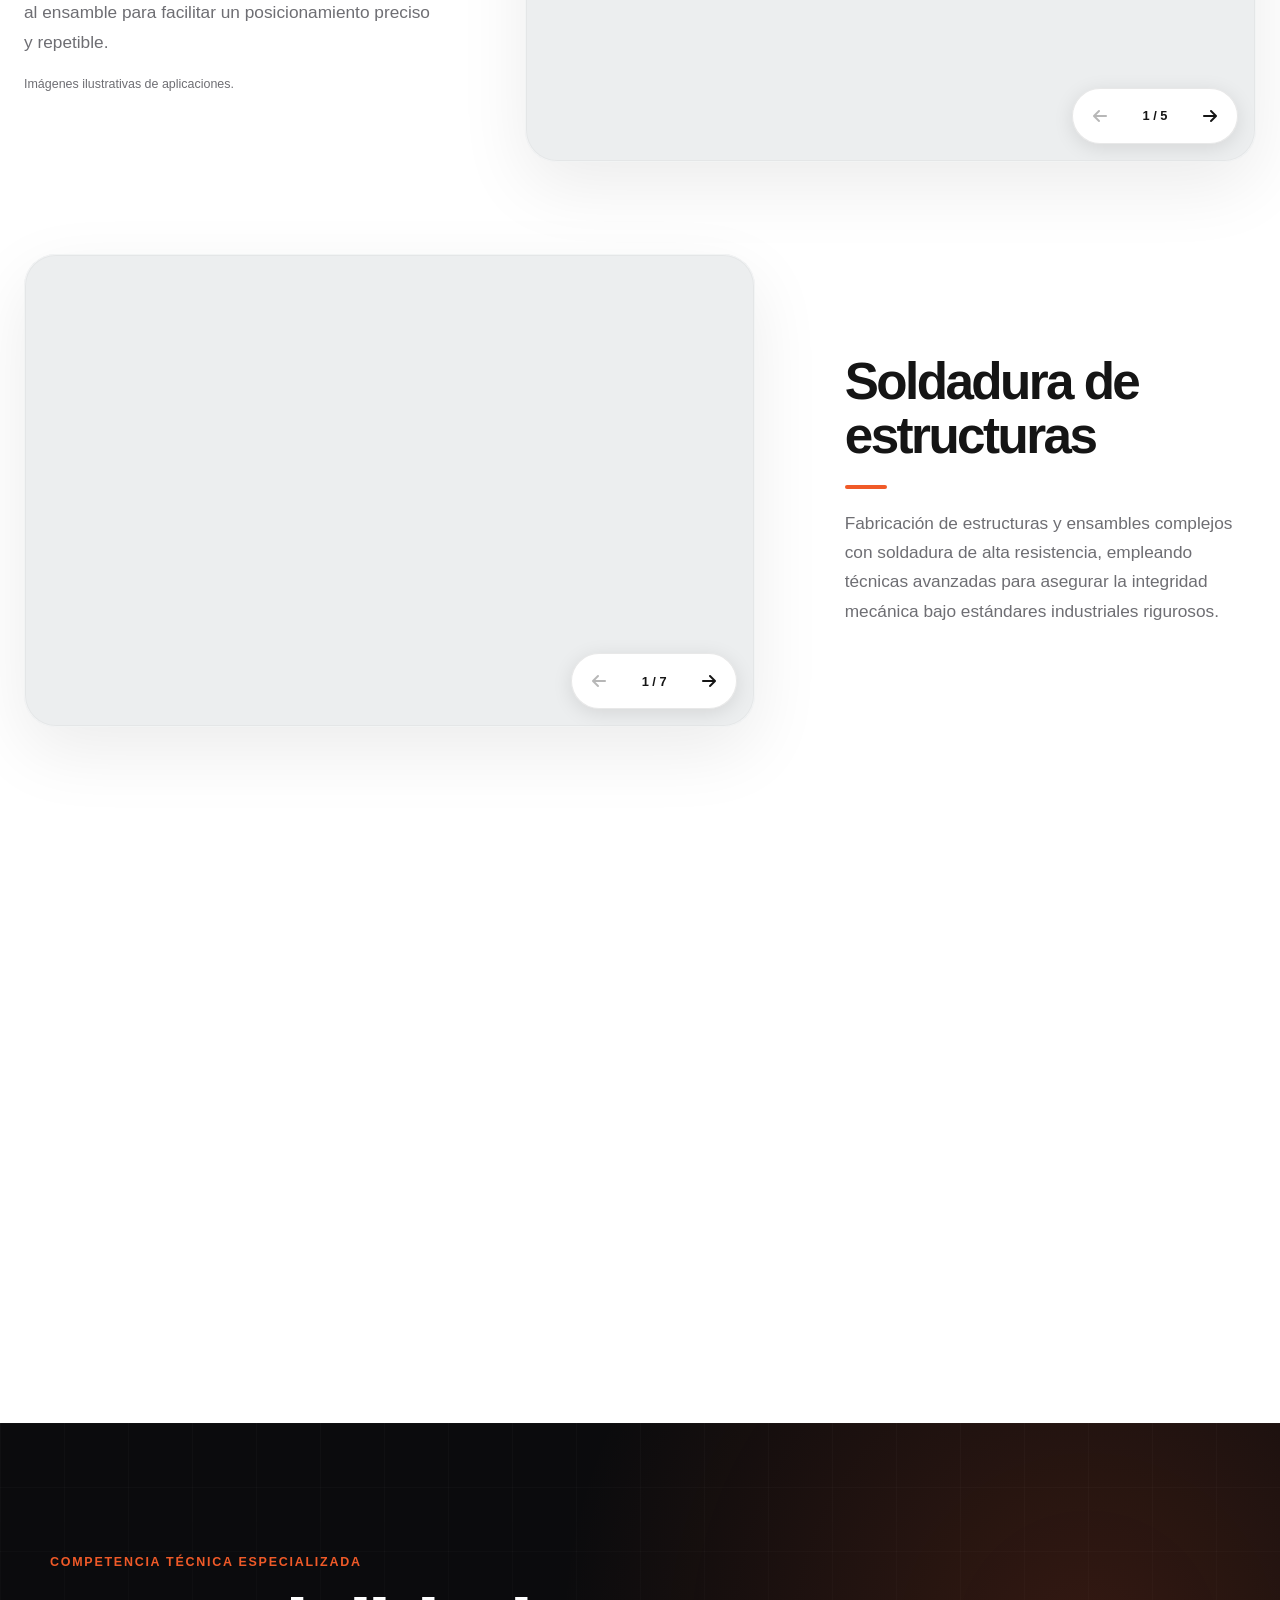
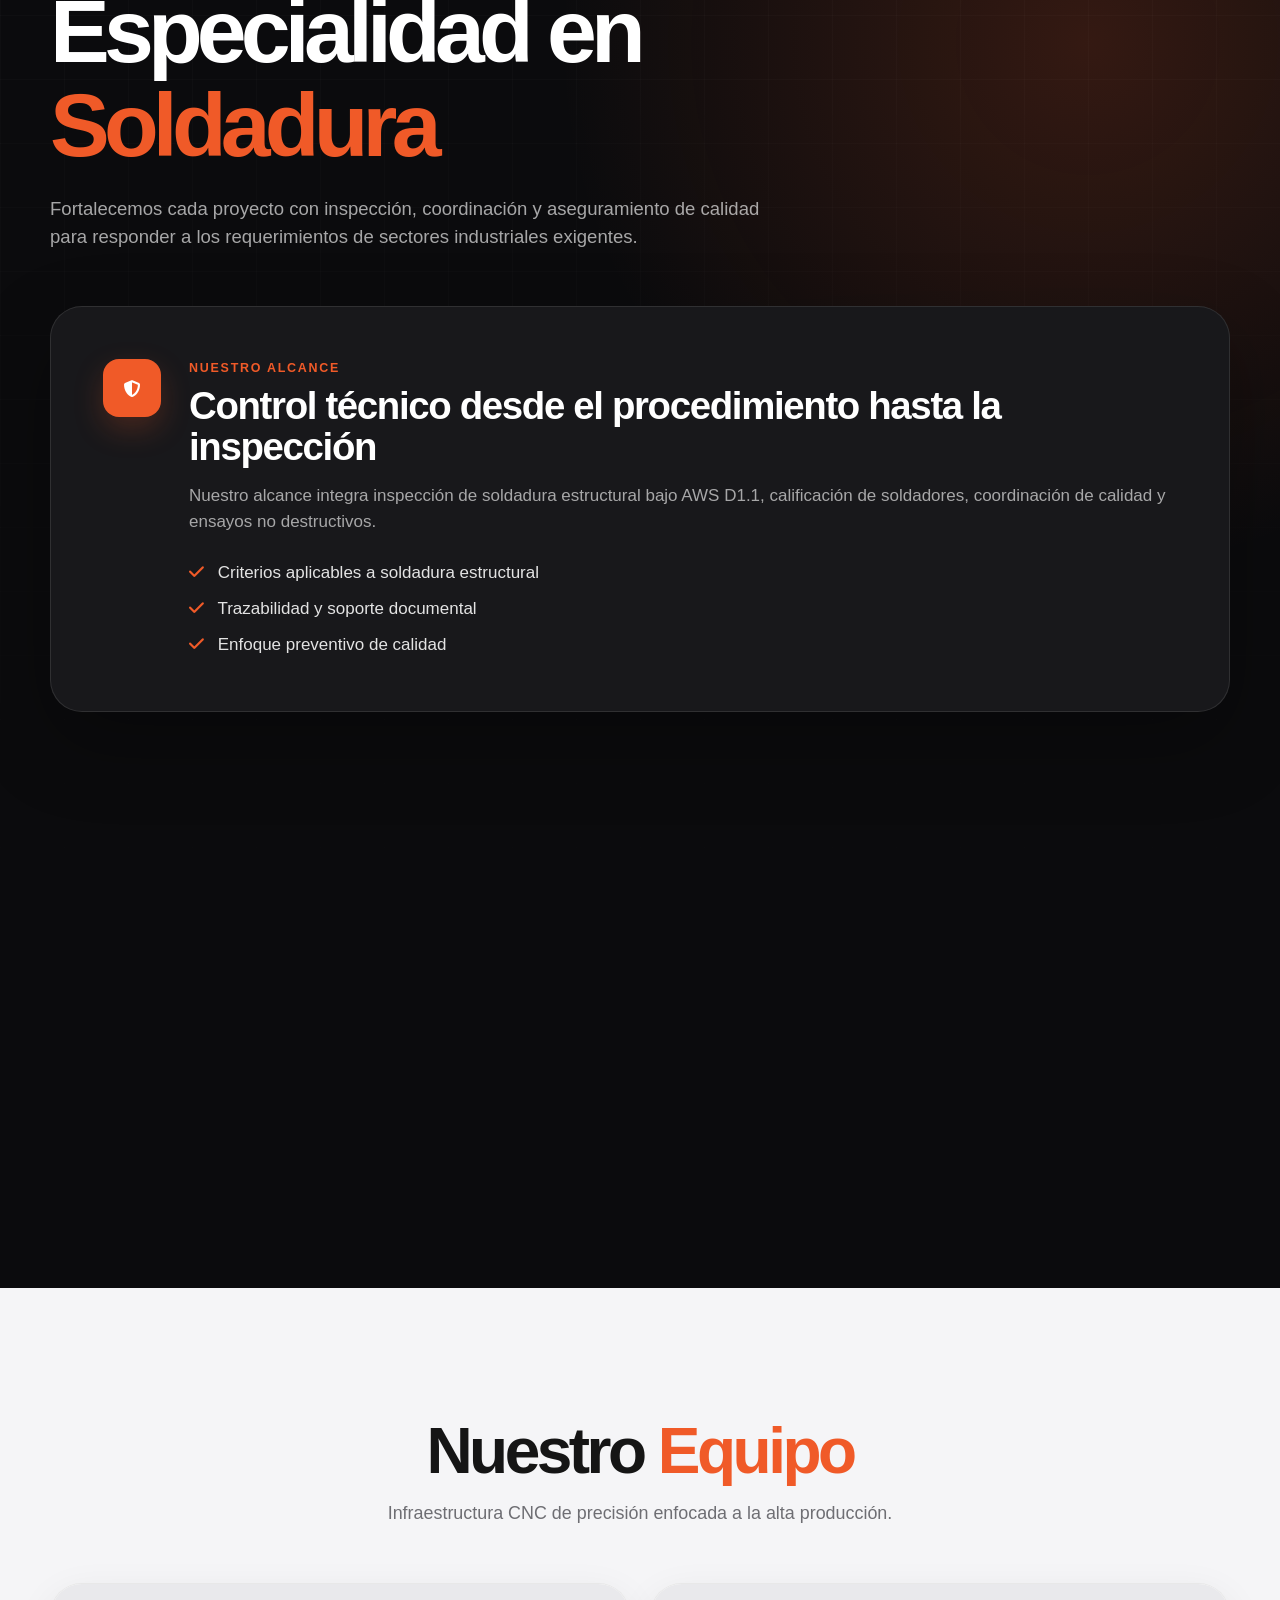
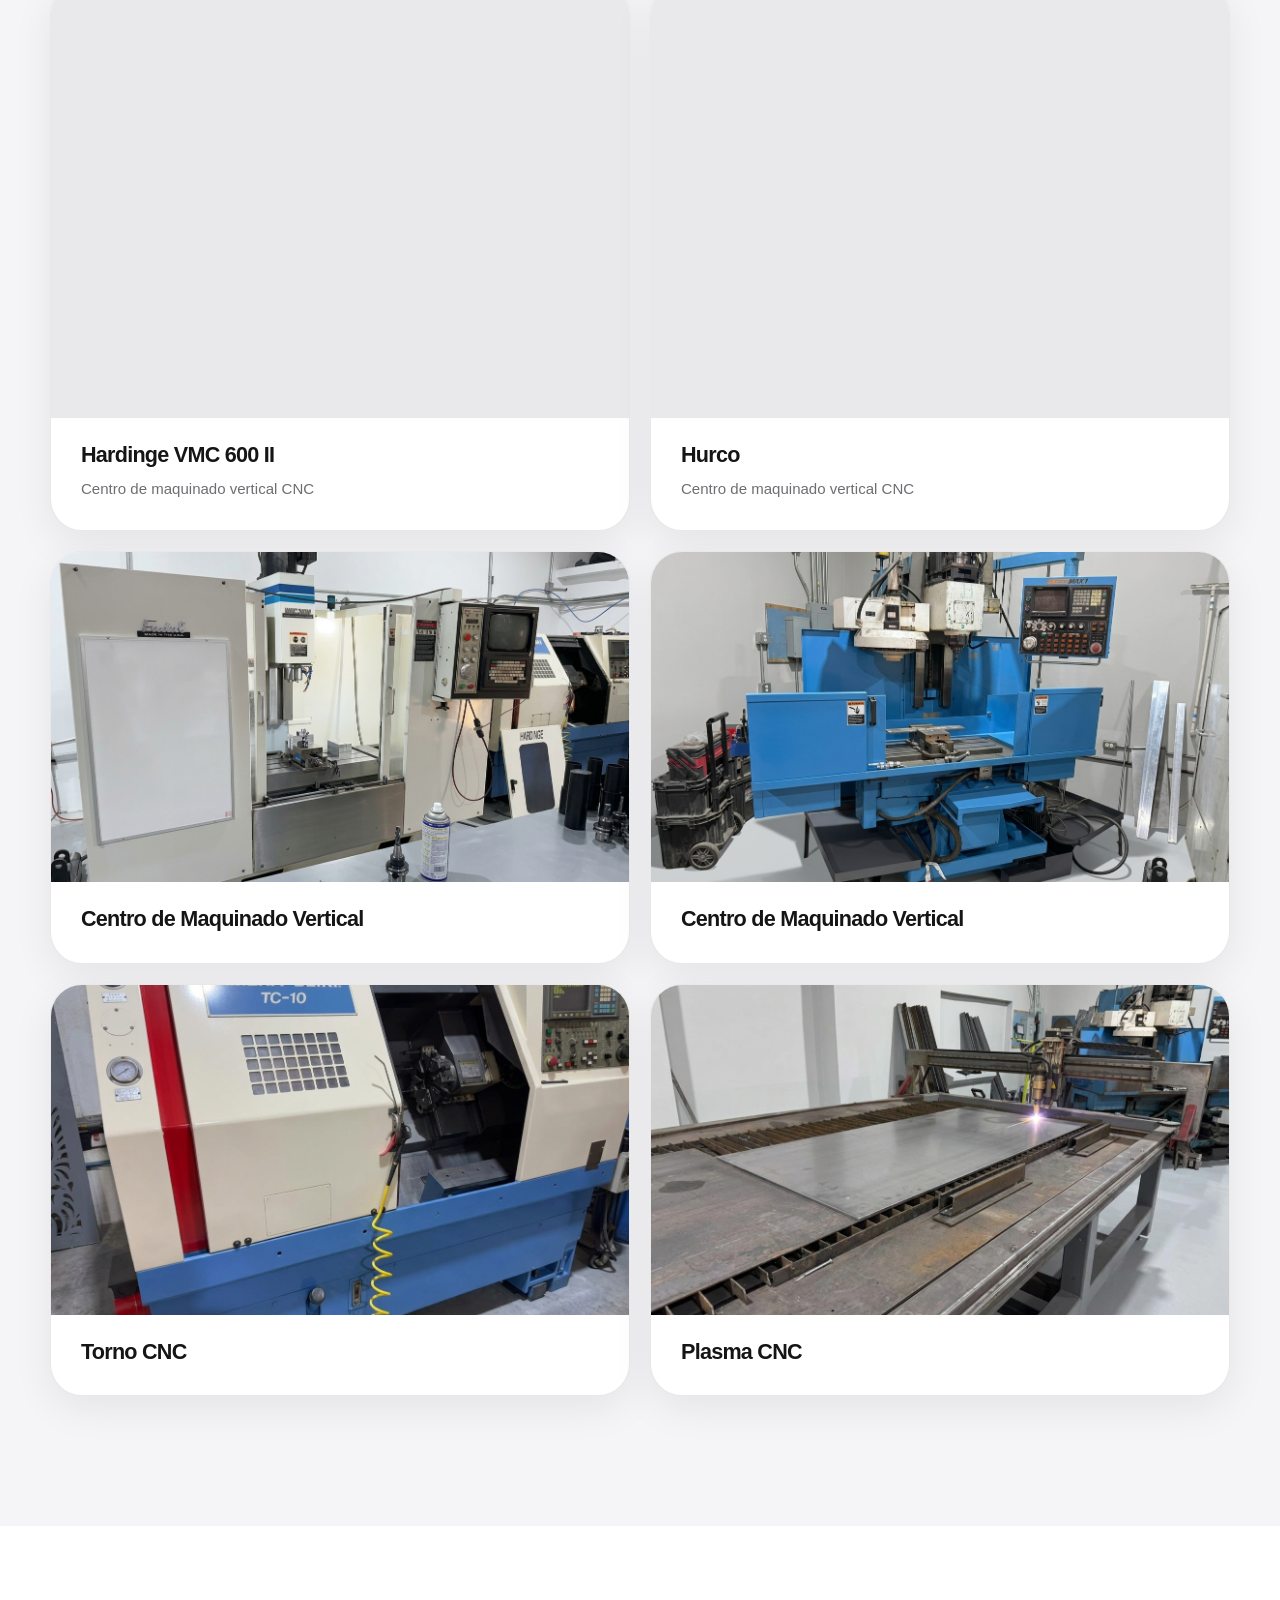
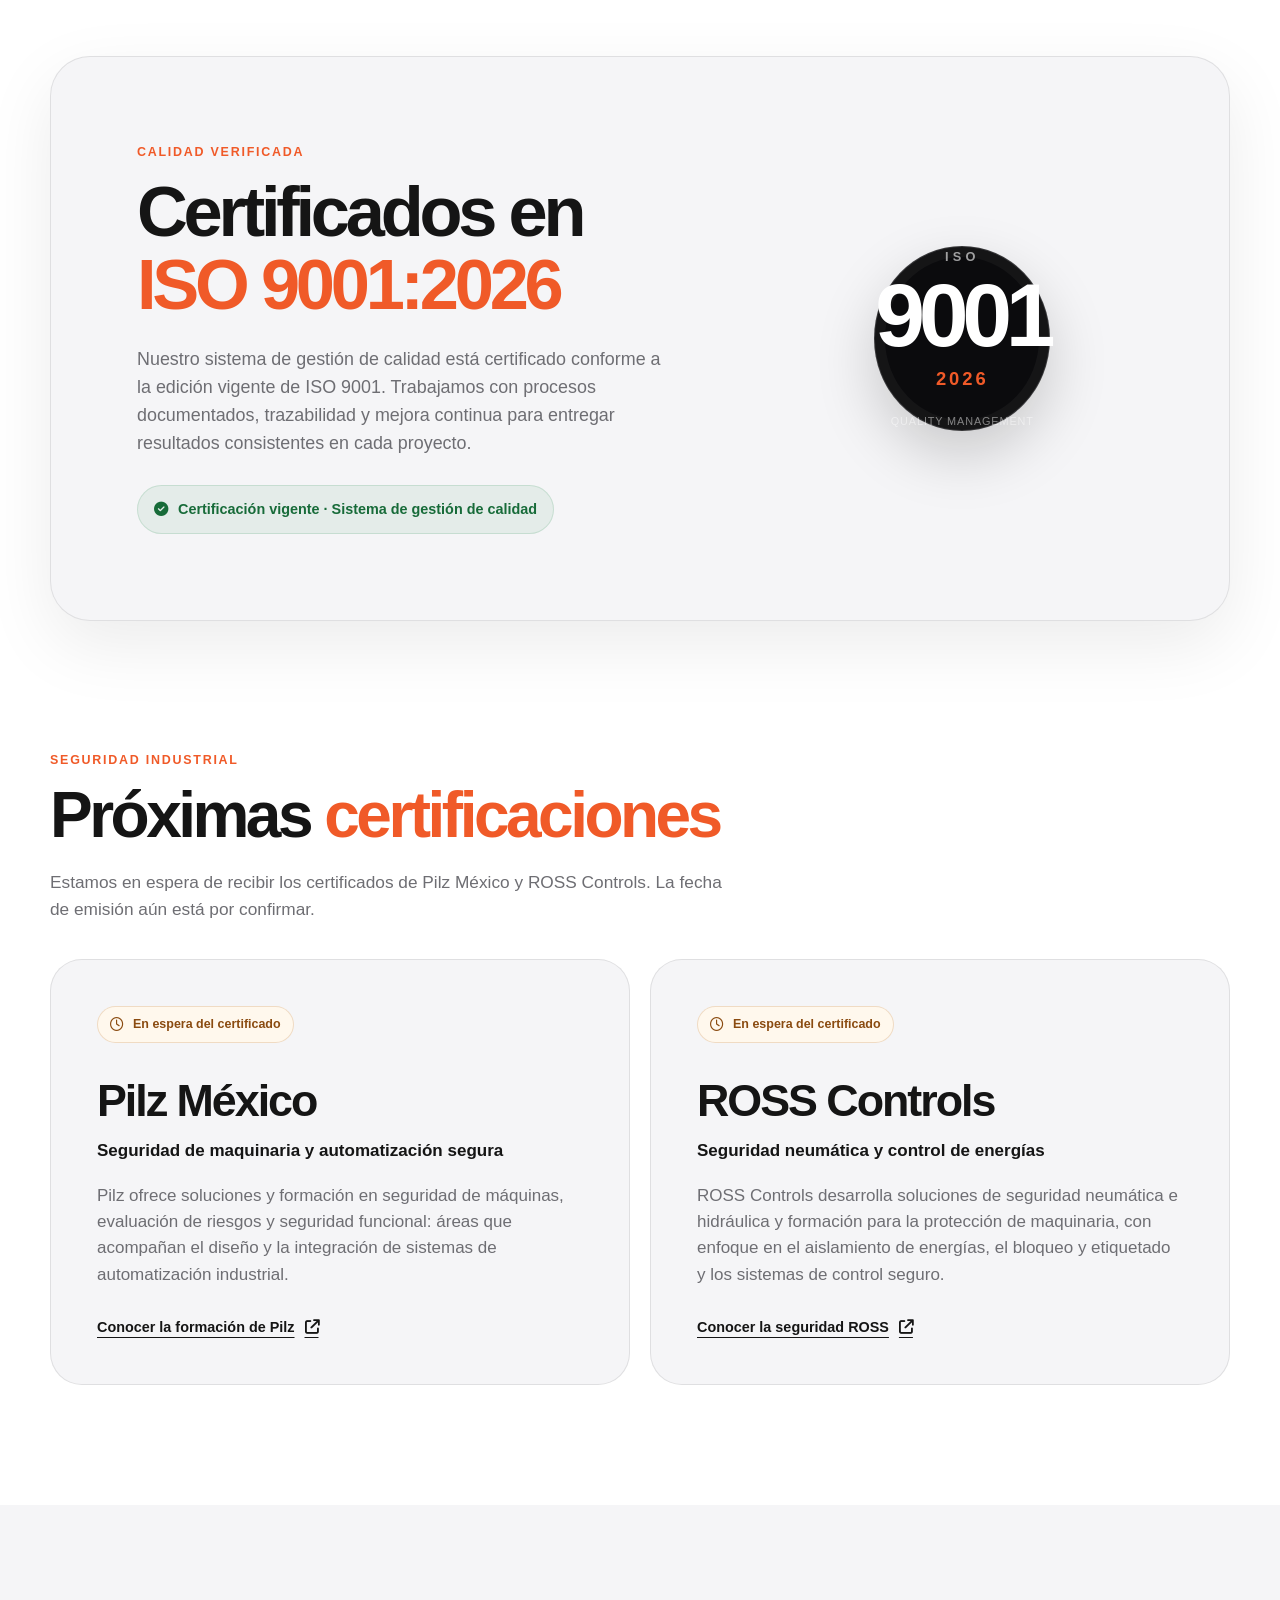
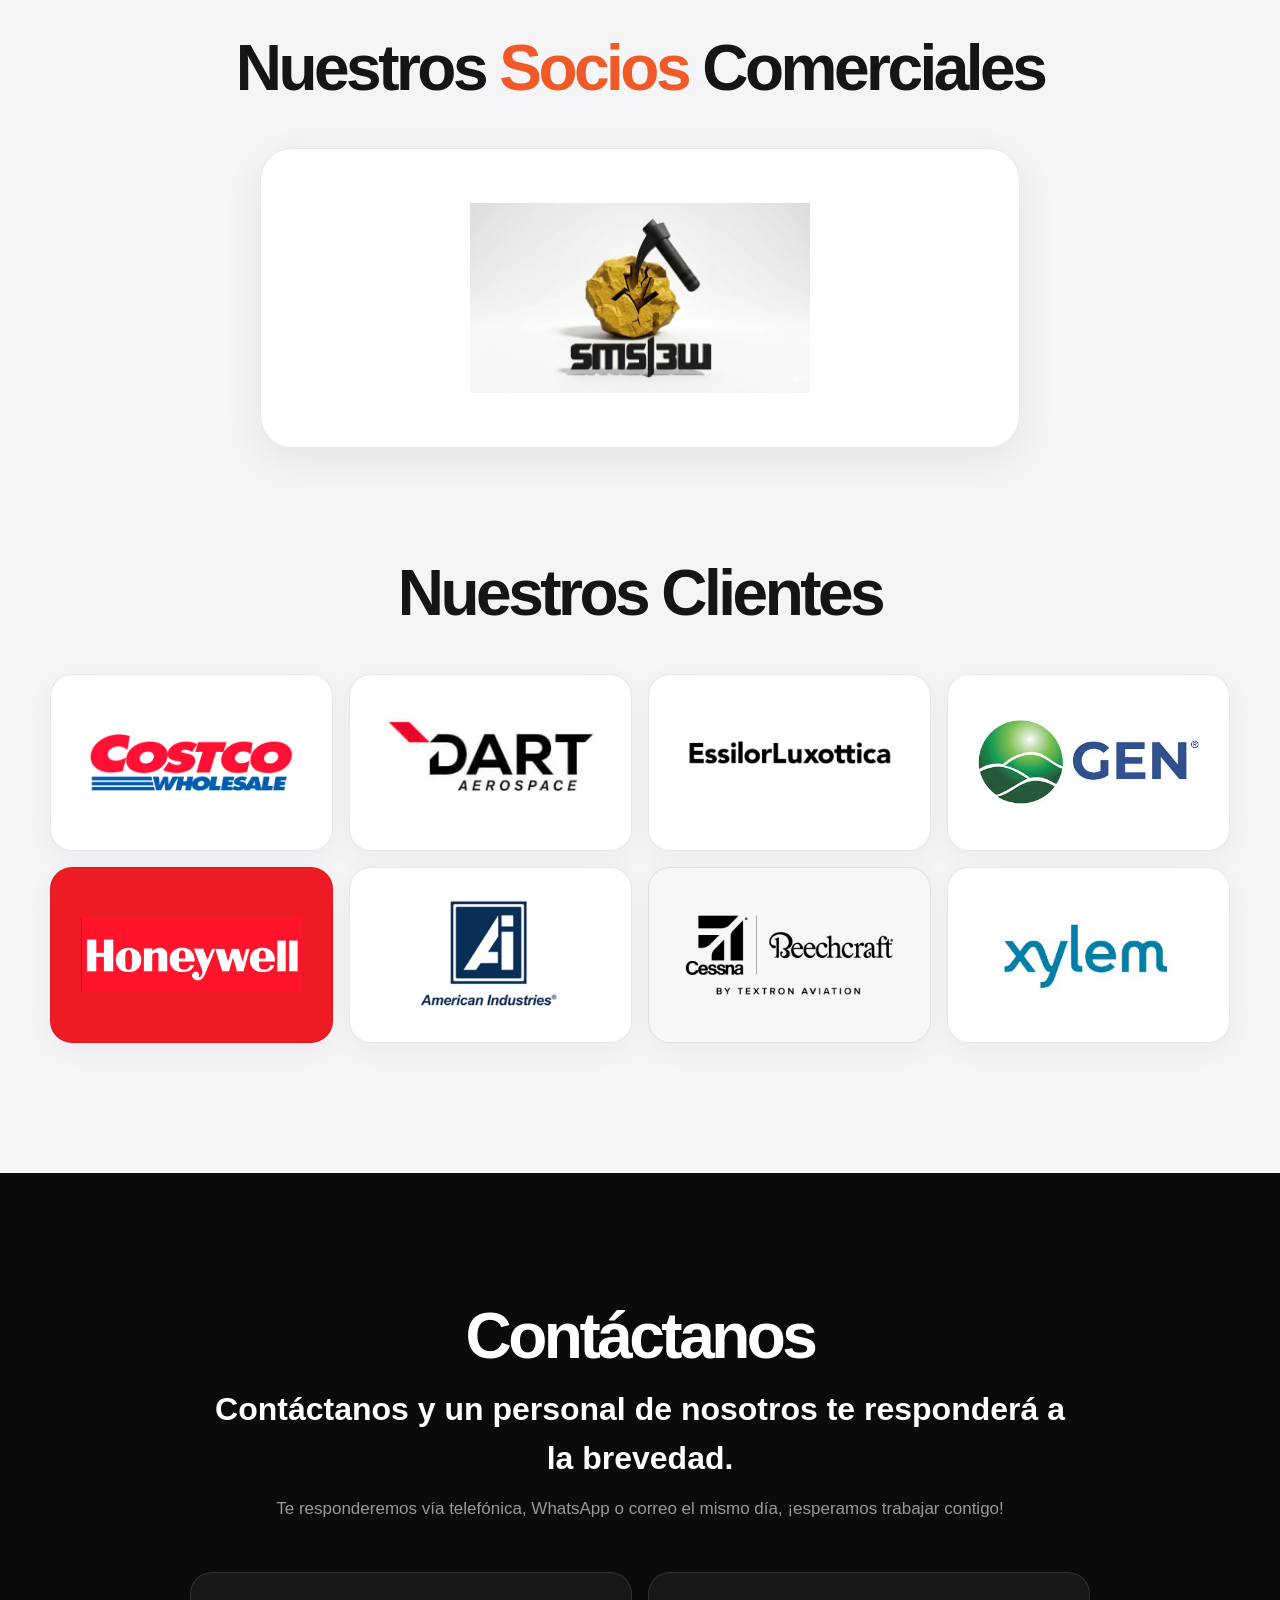
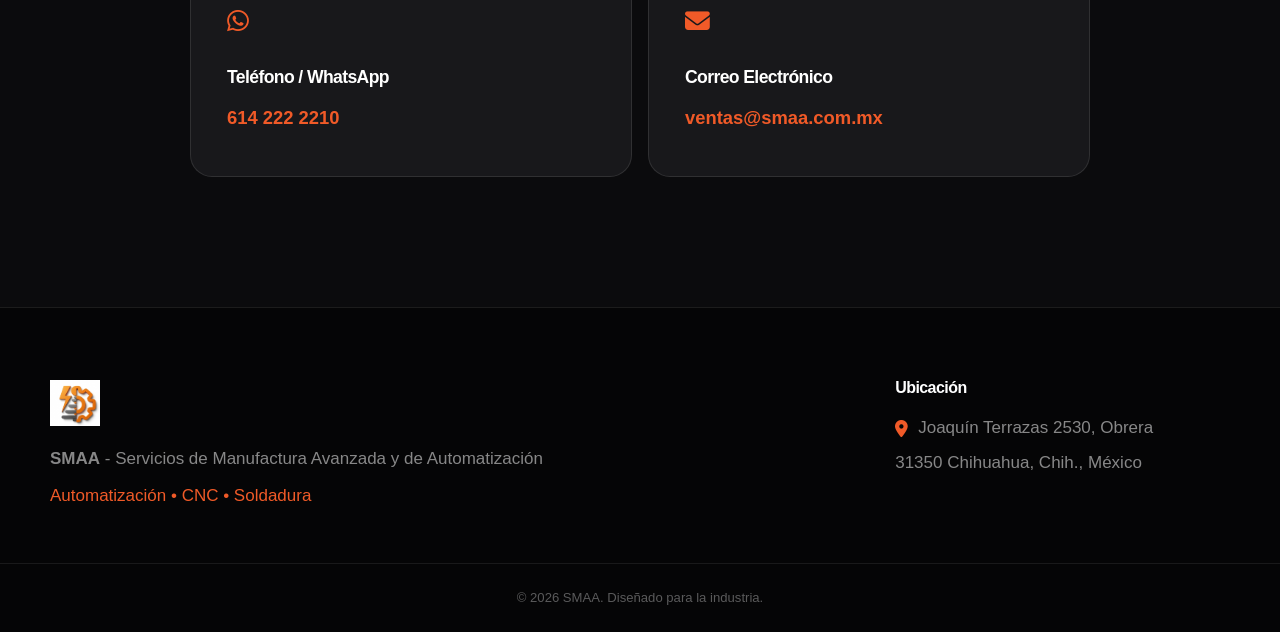
==== commit 35e4011a: "Renueva automatización, pallets G10 e imágenes de soldadura" ====
--- a/index.html
+++ b/index.html
@@ -10,7 +10,7 @@
     <!-- Favicon -->
     <link rel="icon" type="image/png" href="logos/logo_vectorizado.png">
     <!-- Main Stylesheet -->
-    <link rel="stylesheet" href="styles.css?v=3.0">
+    <link rel="stylesheet" href="styles.css?v=3.1">
     <!-- Font Awesome for icons -->
     <link rel="stylesheet" href="https://cdnjs.cloudflare.com/ajax/libs/font-awesome/6.4.0/css/all.min.css">
     <!-- Extra sections -->
@@ -121,20 +121,19 @@
                 <div class="service-row reverse animate-on-scroll">
                     <div class="service-text">
                         <h3>Automatización de procesos</h3>
-                        <p>Diseñamos, integramos e instalamos sistemas de automatización industrial para mejorar la productividad de líneas de manufactura, optimizando tiempos y garantizando repetibilidad y confiabilidad en cada tarea.</p>
-                    </div>
-                    <div class="service-gallery" role="region" aria-label="Imágenes de proyectos">
-                        <div class="gallery-track" id="service-gallery-2" tabindex="0" aria-label="Imágenes de proyectos">
-                            <img src="images/actualizadas/a1.webp" alt="Mecanismo vertical con guías y conexiones neumáticas" width="933" height="1400" loading="lazy" decoding="async">
-                            <img src="images/actualizadas/a2.webp" alt="Fixtura montada sobre equipo de ensayo" width="1049" height="1400" loading="lazy" decoding="async">
-                            <img src="images/a3.jpeg" alt="Automatización" loading="lazy" decoding="async">
-                            <img src="images/a4.jpeg" alt="Automatización" loading="lazy" decoding="async">
-                            <img src="images/a5.jpeg" alt="Automatización" loading="lazy" decoding="async">
-                            <img src="images/a6.jpeg" alt="Automatización" loading="lazy" decoding="async">
+                        <p>Integramos líneas de producción, celdas con brazos robóticos y sistemas de control para coordinar el movimiento y ensamble de piezas. Diseñamos cada solución en función de tu proceso para mejorar la productividad y la repetibilidad.</p>
+                        <p class="service-image-note">Imágenes ilustrativas de aplicaciones.</p>
+                    </div>
+                    <div class="service-gallery" role="region" aria-label="Ejemplos de aplicaciones">
+                        <div class="gallery-track" id="service-gallery-2" tabindex="0" aria-label="Ejemplos de aplicaciones">
+                            <img src="images/actualizadas/automatizacion-linea.webp" alt="Línea de producción con transportadores y brazos robóticos" width="1440" height="1080" loading="lazy" decoding="async">
+                            <img src="images/actualizadas/automatizacion-robot.webp" alt="Brazo robótico manipulando una pieza en un transportador" width="1440" height="1080" loading="lazy" decoding="async">
+                            <img src="images/actualizadas/automatizacion-ensamble.webp" alt="Celda robotizada para el ensamble de componentes" width="1440" height="1080" loading="lazy" decoding="async">
+                            <img src="images/actualizadas/automatizacion-inspeccion.webp" alt="Línea automatizada con inspección y control de piezas" width="1440" height="1080" loading="lazy" decoding="async">
                         </div>
                         <div class="gallery-controls" hidden>
                             <button type="button" class="gallery-prev" aria-label="Imagen anterior" aria-controls="service-gallery-2"><i class="fa-solid fa-arrow-left" aria-hidden="true"></i></button>
-                            <span class="gallery-count" aria-live="polite" aria-atomic="true">1 / 6</span>
+                            <span class="gallery-count" aria-live="polite" aria-atomic="true">1 / 4</span>
                             <button type="button" class="gallery-next" aria-label="Imagen siguiente" aria-controls="service-gallery-2"><i class="fa-solid fa-arrow-right" aria-hidden="true"></i></button>
                         </div>
                     </div>
@@ -143,23 +142,21 @@
                 <!-- Pallets para Tablillas Electricas -->
                 <div class="service-row animate-on-scroll">
                     <div class="service-text">
-                        <h3>Pallets para Tablillas Eléctricas</h3>
-                        <p>Construcción de fixturas y pallets diseñados a precisión extrema para asegurar que los componentes electrónicos se mantengan exactamente en su lugar designado al momento de soldar, garantizando una calidad superior en tus ensambles a nivel circuito.</p>
-                    </div>
-                    <div class="service-gallery" role="region" aria-label="Imágenes de proyectos">
-                        <div class="gallery-track" id="service-gallery-3" tabindex="0" aria-label="Imágenes de proyectos">
-                            <img src="images/p1.jpeg" alt="Pallets" loading="lazy" decoding="async">
-                            <img src="images/p2.jpeg" alt="Pallets" loading="lazy" decoding="async">
-                            <img src="images/p3.jpeg" alt="Pallets" loading="lazy" decoding="async">
-                            <img src="images/p4.jpeg" alt="Pallets" loading="lazy" decoding="async">
-                            <img src="images/p5.jpeg" alt="Pallets" loading="lazy" decoding="async">
-                            <img src="images/p6.jpeg" alt="Pallets" loading="lazy" decoding="async">
-                            <img src="images/p7.jpeg" alt="Pallets" loading="lazy" decoding="async">
-                            <img src="images/p8.jpeg" alt="Pallets" loading="lazy" decoding="async">
+                        <h3>Pallets de G10 para electrónica</h3>
+                        <p>Diseñamos y fabricamos pallets y fixturas en G10 para localizar y sujetar componentes electrónicos. Cada alojamiento, guía y punto de apoyo se adapta al ensamble para facilitar un posicionamiento preciso y repetible.</p>
+                        <p class="service-image-note">Imágenes ilustrativas de aplicaciones.</p>
+                    </div>
+                    <div class="service-gallery" role="region" aria-label="Ejemplos de aplicaciones">
+                        <div class="gallery-track" id="service-gallery-3" tabindex="0" aria-label="Ejemplos de aplicaciones">
+                            <img src="images/actualizadas/pallet-g10-localizacion.webp" alt="Pallet de G10 con localizadores para una tablilla electrónica" width="1440" height="1080" loading="lazy" decoding="async">
+                            <img src="images/actualizadas/pallet-g10-multiestacion.webp" alt="Pallet de G10 con varios alojamientos para componentes electrónicos" width="1440" height="1080" loading="lazy" decoding="async">
+                            <img src="images/actualizadas/pallet-g10-detalle.webp" alt="Detalle de alojamiento y guía de posicionamiento en G10" width="1440" height="1080" loading="lazy" decoding="async">
+                            <img src="images/actualizadas/pallet-g10-tapa.webp" alt="Fixtura de G10 con tapa abierta y tablilla electrónica" width="1440" height="1080" loading="lazy" decoding="async">
+                            <img src="images/actualizadas/pallet-g10-orientable.webp" alt="Pallet orientable para sujetar una tablilla electrónica" width="1440" height="1080" loading="lazy" decoding="async">
                         </div>
                         <div class="gallery-controls" hidden>
                             <button type="button" class="gallery-prev" aria-label="Imagen anterior" aria-controls="service-gallery-3"><i class="fa-solid fa-arrow-left" aria-hidden="true"></i></button>
-                            <span class="gallery-count" aria-live="polite" aria-atomic="true">1 / 8</span>
+                            <span class="gallery-count" aria-live="polite" aria-atomic="true">1 / 5</span>
                             <button type="button" class="gallery-next" aria-label="Imagen siguiente" aria-controls="service-gallery-3"><i class="fa-solid fa-arrow-right" aria-hidden="true"></i></button>
                         </div>
                     </div>
@@ -173,13 +170,13 @@
                     </div>
                     <div class="service-gallery" role="region" aria-label="Imágenes de proyectos">
                         <div class="gallery-track" id="service-gallery-4" tabindex="0" aria-label="Imágenes de proyectos">
-                            <img src="images/s1.jpeg" alt="Soldadura" loading="lazy" decoding="async">
+                            <img src="images/actualizadas/s1.webp" alt="Segmento curvo sobre bastidor amarillo" width="1440" height="760" loading="lazy" decoding="async">
                             <img src="images/actualizadas/s2.webp" alt="Estructuras curvas sobre bastidores de transporte" width="1440" height="960" loading="lazy" decoding="async">
-                            <img src="images/s3.jpeg" alt="Soldadura" loading="lazy" decoding="async">
+                            <img src="images/actualizadas/s3.webp" alt="Bastidor rectangular con pieza curva" width="1436" height="1095" loading="lazy" decoding="async">
                             <img src="images/actualizadas/s4.webp" alt="Conjunto industrial instalado en planta" width="1440" height="1080" loading="lazy" decoding="async">
-                            <img src="images/s5.jpeg" alt="Soldadura" loading="lazy" decoding="async">
-                            <img src="images/s6.jpeg" alt="Soldadura" loading="lazy" decoding="async">
-                            <img src="images/s8.jpeg" alt="Soldadura" loading="lazy" decoding="async">
+                            <img src="images/actualizadas/s5.webp" alt="Dos vistas de un ensamble industrial con cadenas" width="1440" height="600" loading="lazy" decoding="async">
+                            <img src="images/actualizadas/s6.webp" alt="Ensamble articulado con placas y pernos" width="1440" height="775" loading="lazy" decoding="async">
+                            <img src="images/actualizadas/s8.webp" alt="Carcasa partida y detalle de vertido" width="1440" height="674" loading="lazy" decoding="async">
                         </div>
                         <div class="gallery-controls" hidden>
                             <button type="button" class="gallery-prev" aria-label="Imagen anterior" aria-controls="service-gallery-4"><i class="fa-solid fa-arrow-left" aria-hidden="true"></i></button>
--- a/styles.css
+++ b/styles.css
@@ -52,6 +52,7 @@
 .service-row{display:grid;grid-template-columns:minmax(280px,.72fr) minmax(0,1.28fr);gap:clamp(42px,7vw,110px);align-items:center;margin-top:92px}.service-row.reverse{grid-template-columns:minmax(0,1.28fr) minmax(280px,.72fr)}.service-row.reverse .service-text{order:2}.service-row.reverse .service-gallery{order:1}
 .service-text h3{margin-bottom:20px;font-size:clamp(2rem,4vw,3.5rem);letter-spacing:-.05em}.service-text h3::after{display:block;width:42px;height:4px;margin-top:22px;border-radius:4px;background:var(--orange);content:""}
 .service-text p{max-width:520px;color:var(--muted);font-size:1.08rem;line-height:1.7}
+.service-text .service-image-note{margin-top:18px;font-size:.78rem;line-height:1.5}
 .service-gallery{position:relative;display:flex;width:100%;min-width:0;height:clamp(310px,37vw,520px);overflow:hidden;border-radius:var(--r-lg);background:var(--soft);box-shadow:var(--shadow)}.service-gallery::after{position:absolute;inset:0;border:1px solid rgba(255,255,255,.35);border-radius:inherit;box-shadow:inset 0 0 0 1px rgba(0,0,0,.03);content:"";pointer-events:none}
 .gallery-track{display:flex;width:100%;height:100%;overflow-x:auto;scroll-snap-type:x mandatory;scrollbar-width:thin;scrollbar-color:rgba(0,0,0,.22) transparent;overscroll-behavior-x:contain}
 .gallery-track img{display:block;width:100%;min-width:100%;height:100%;flex-shrink:0;object-fit:contain;scroll-snap-align:start;scroll-snap-stop:always;background:#eceeef}
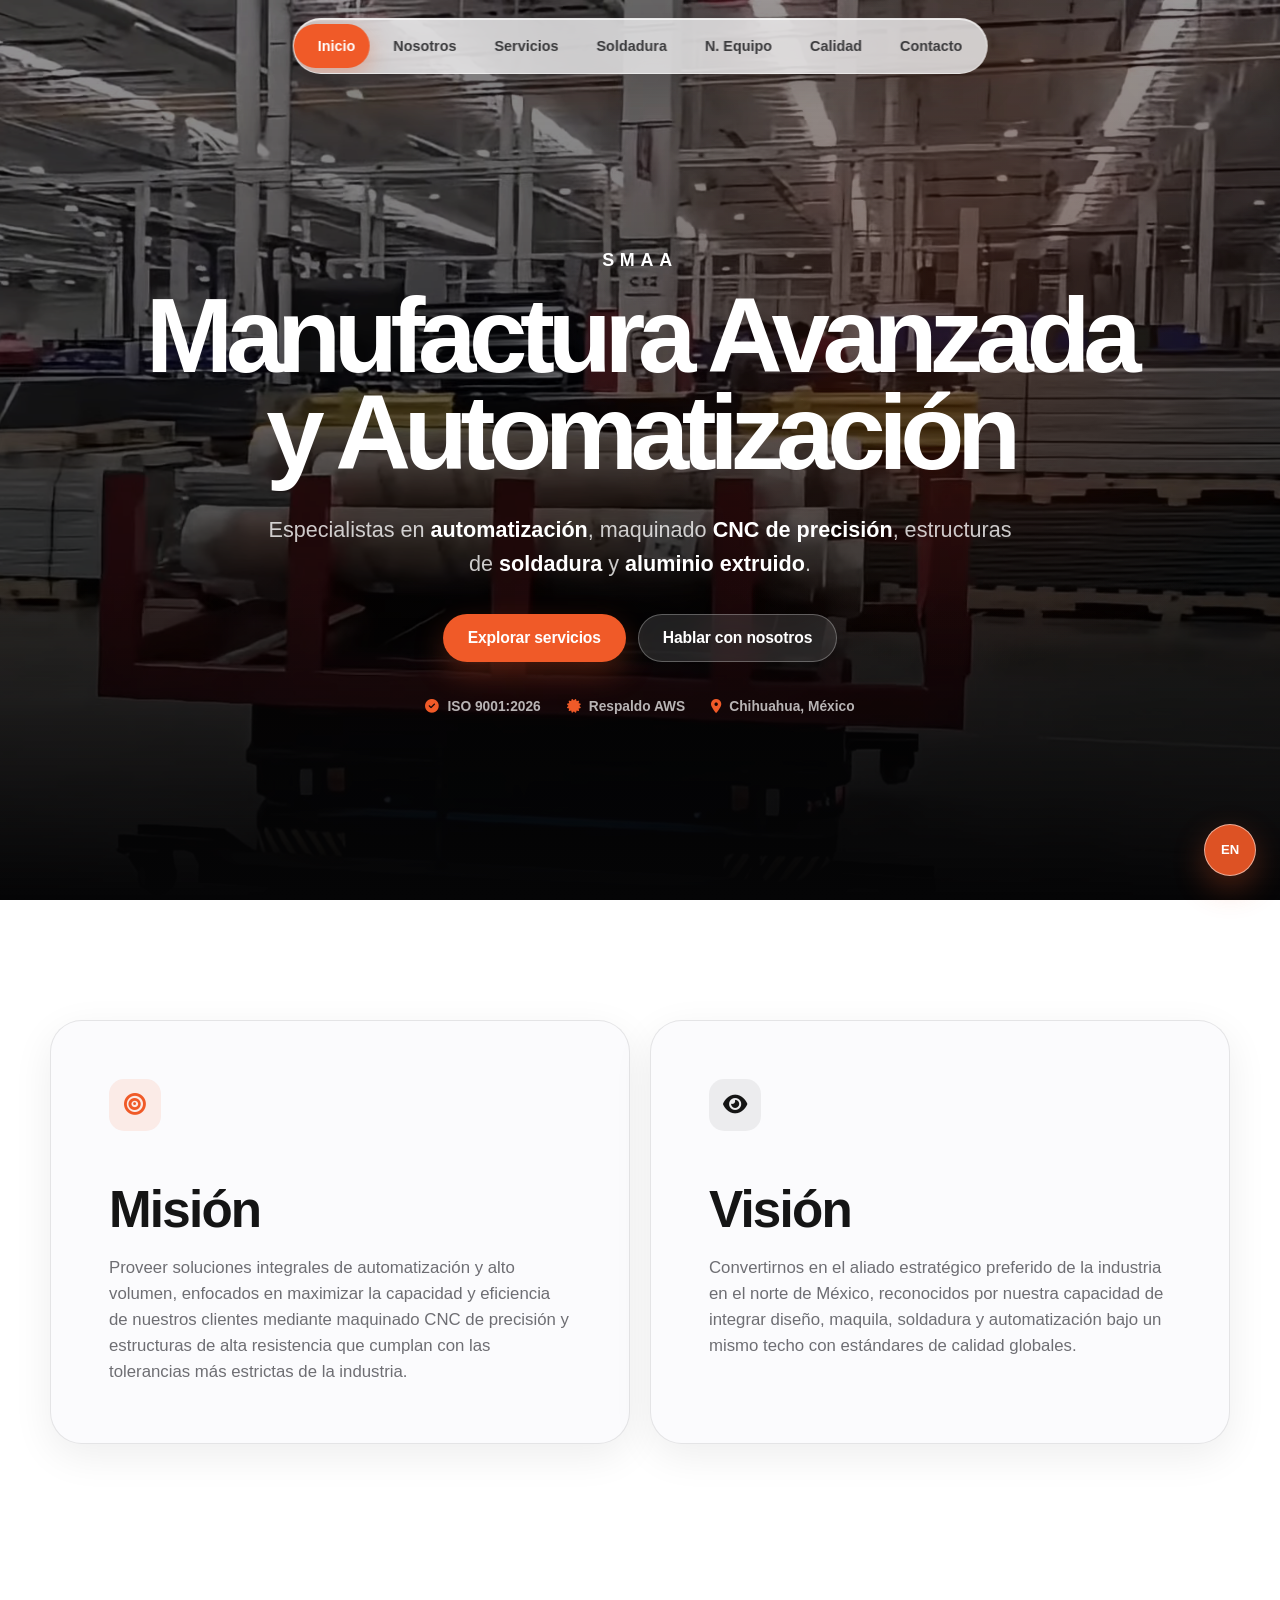
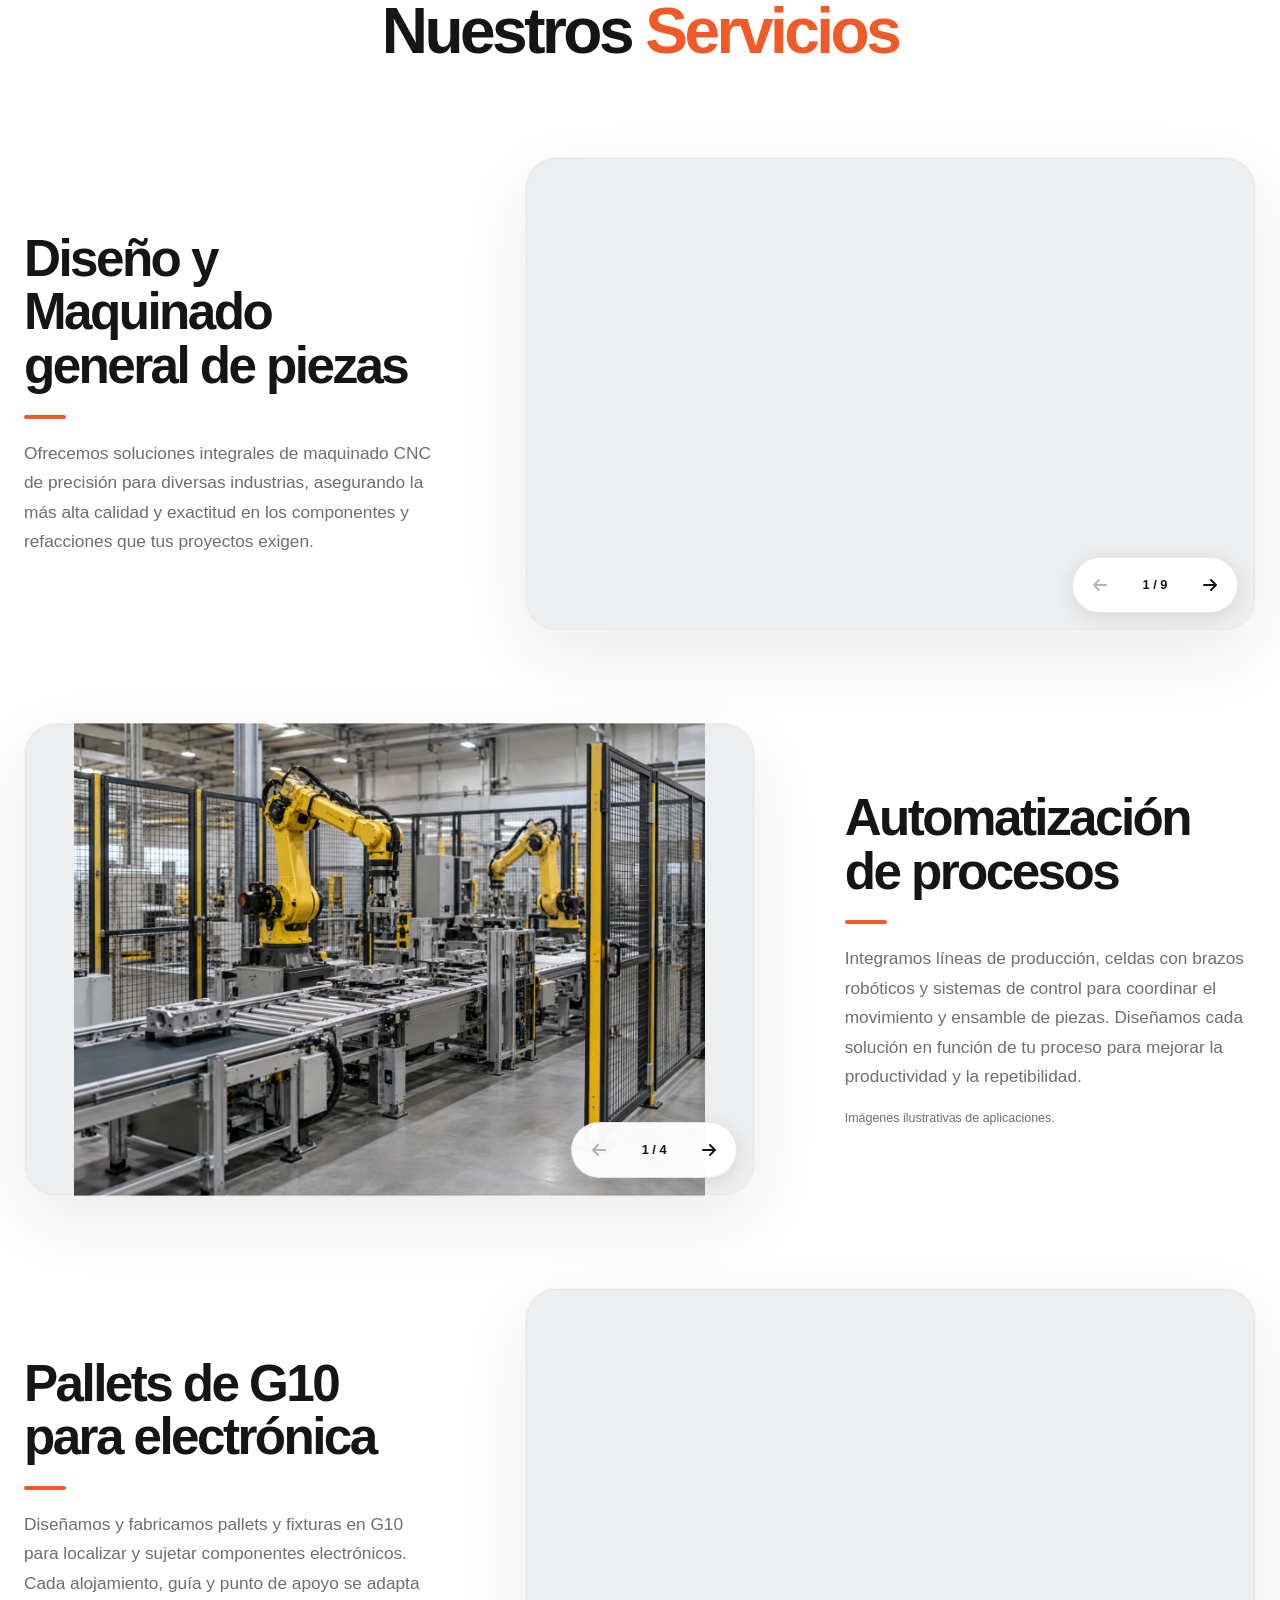
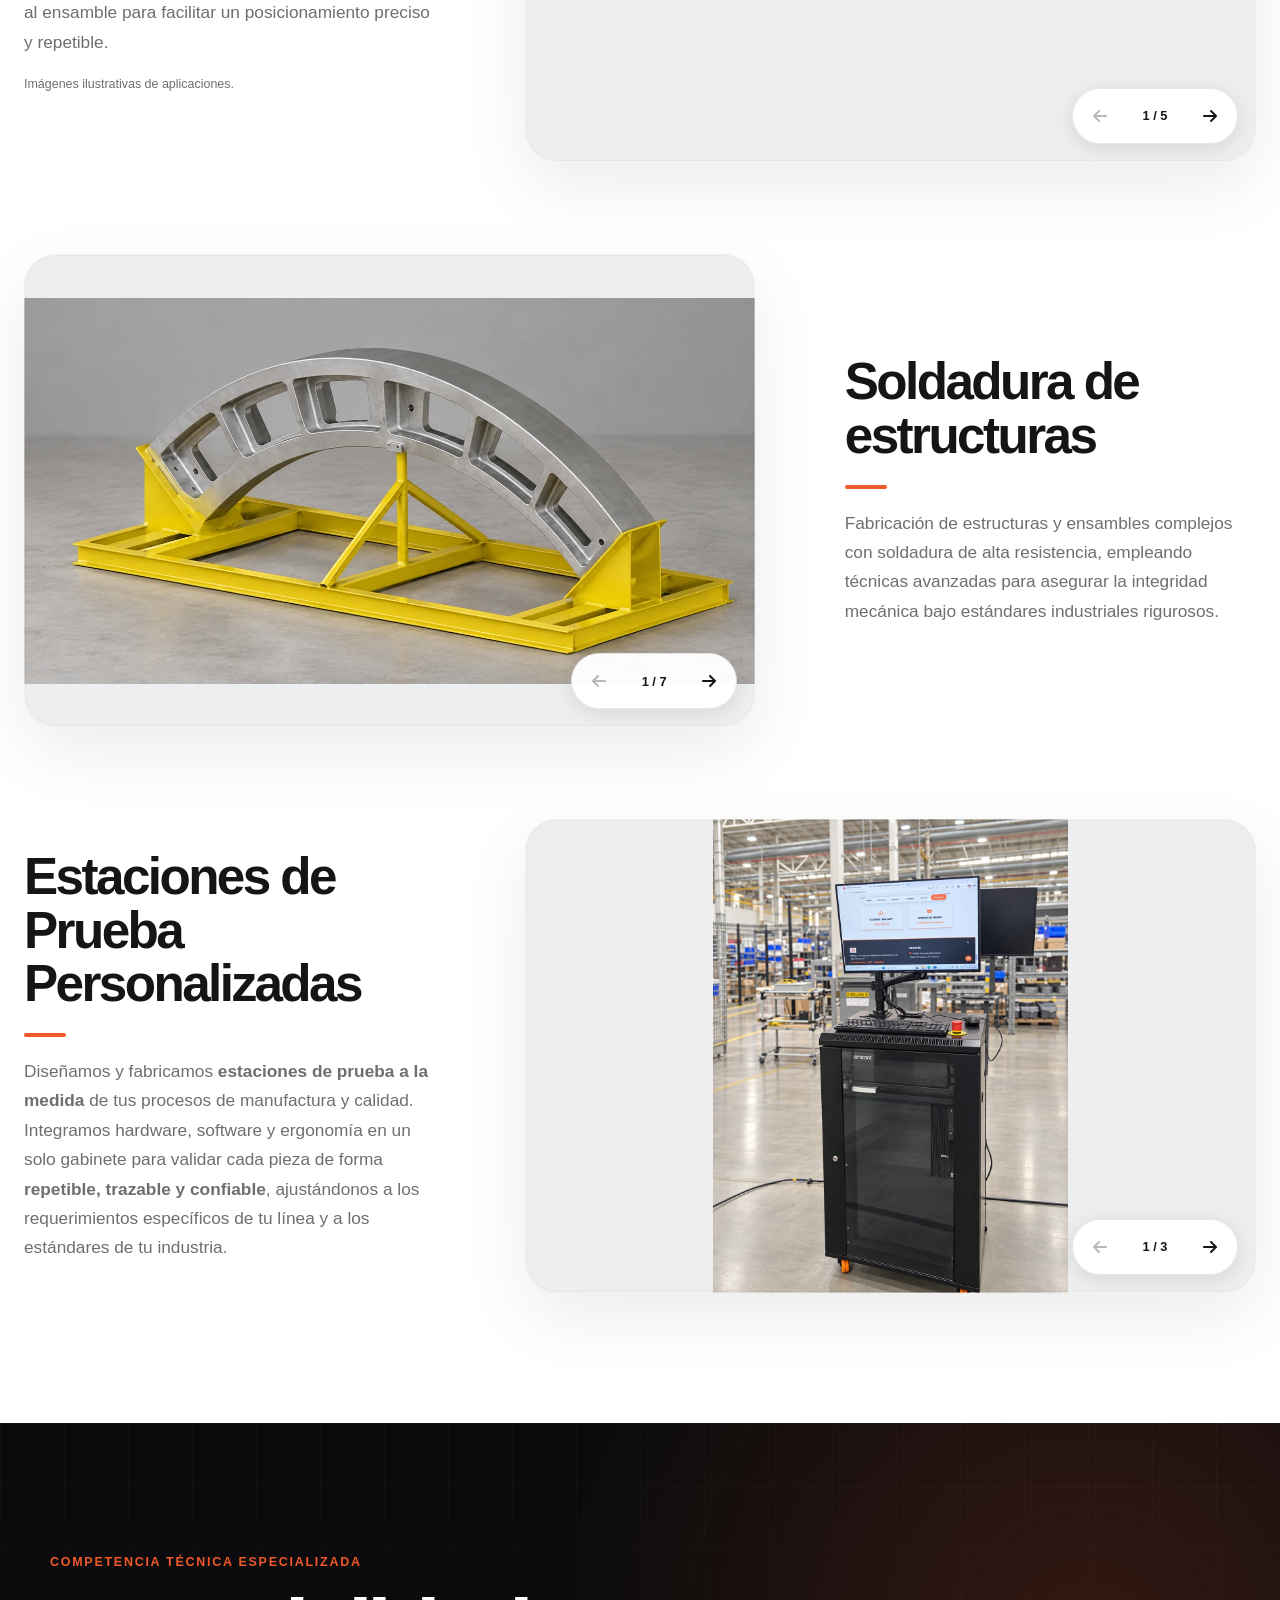
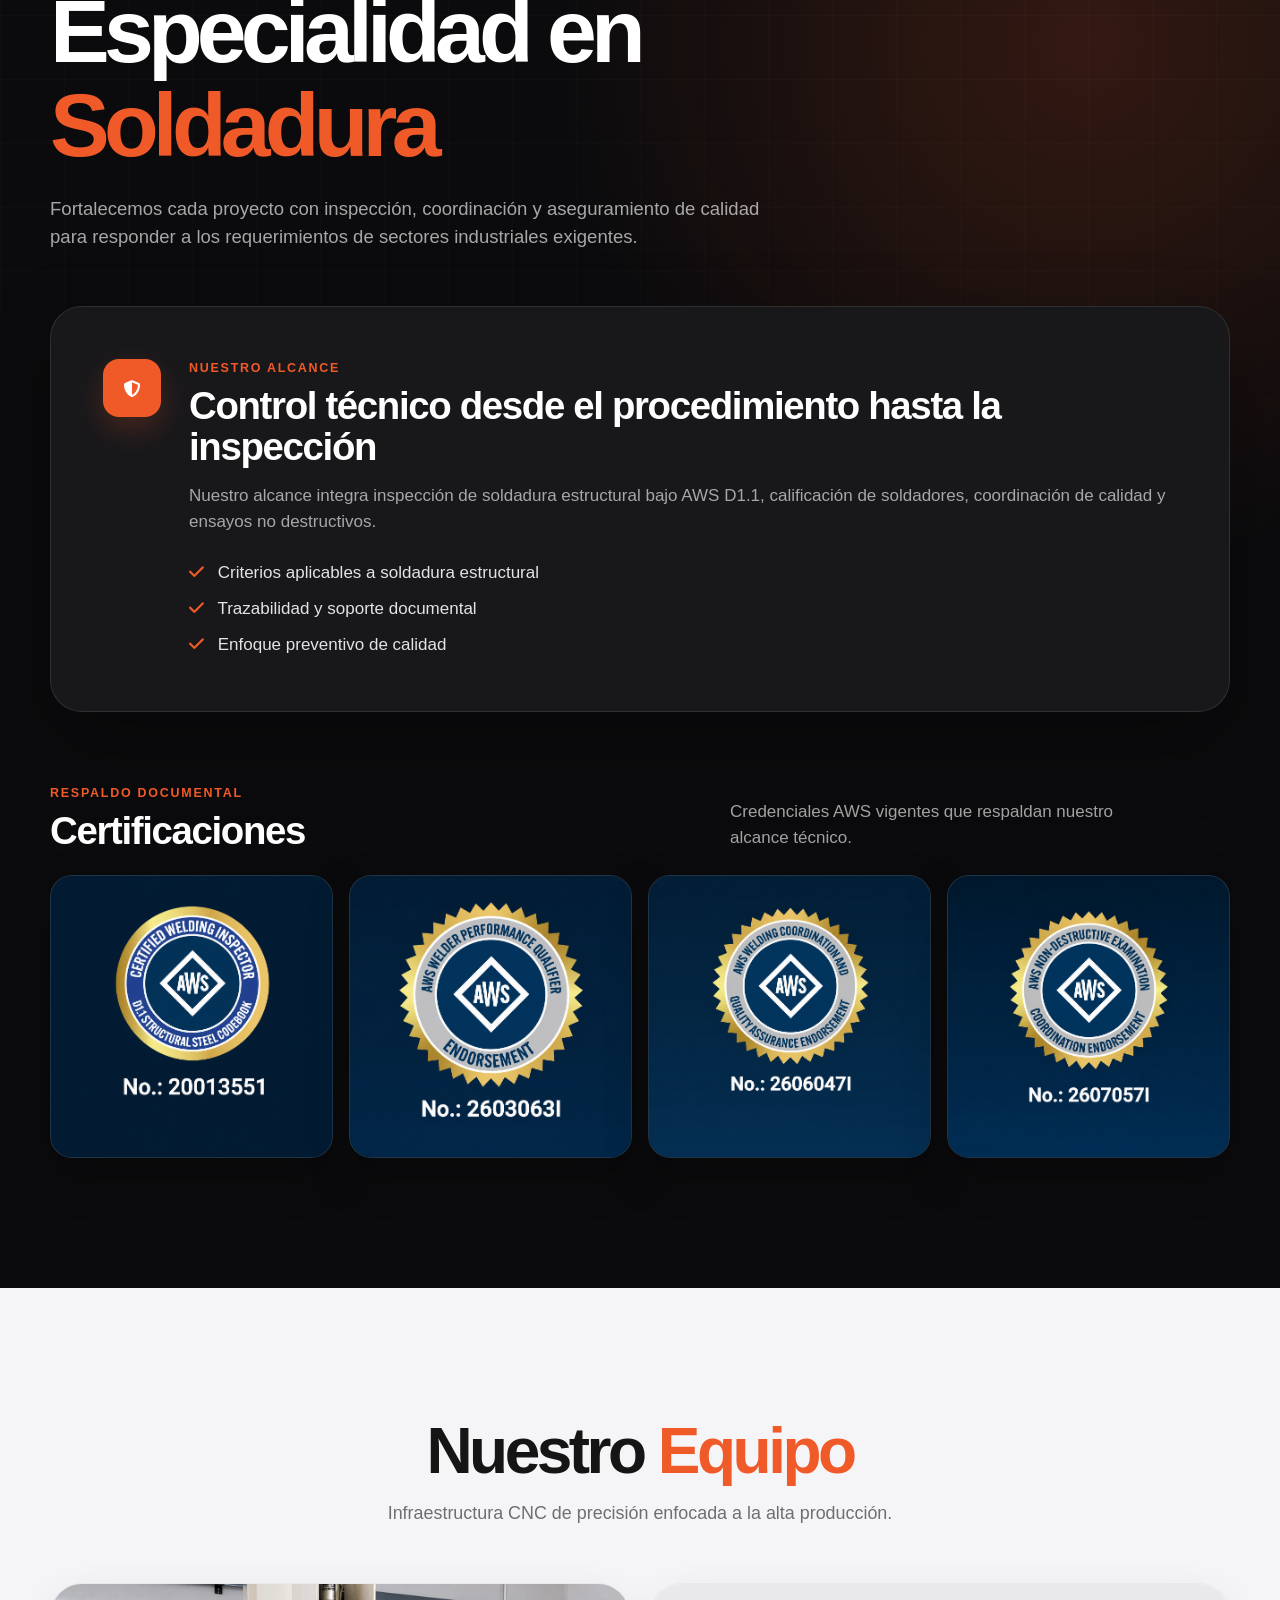
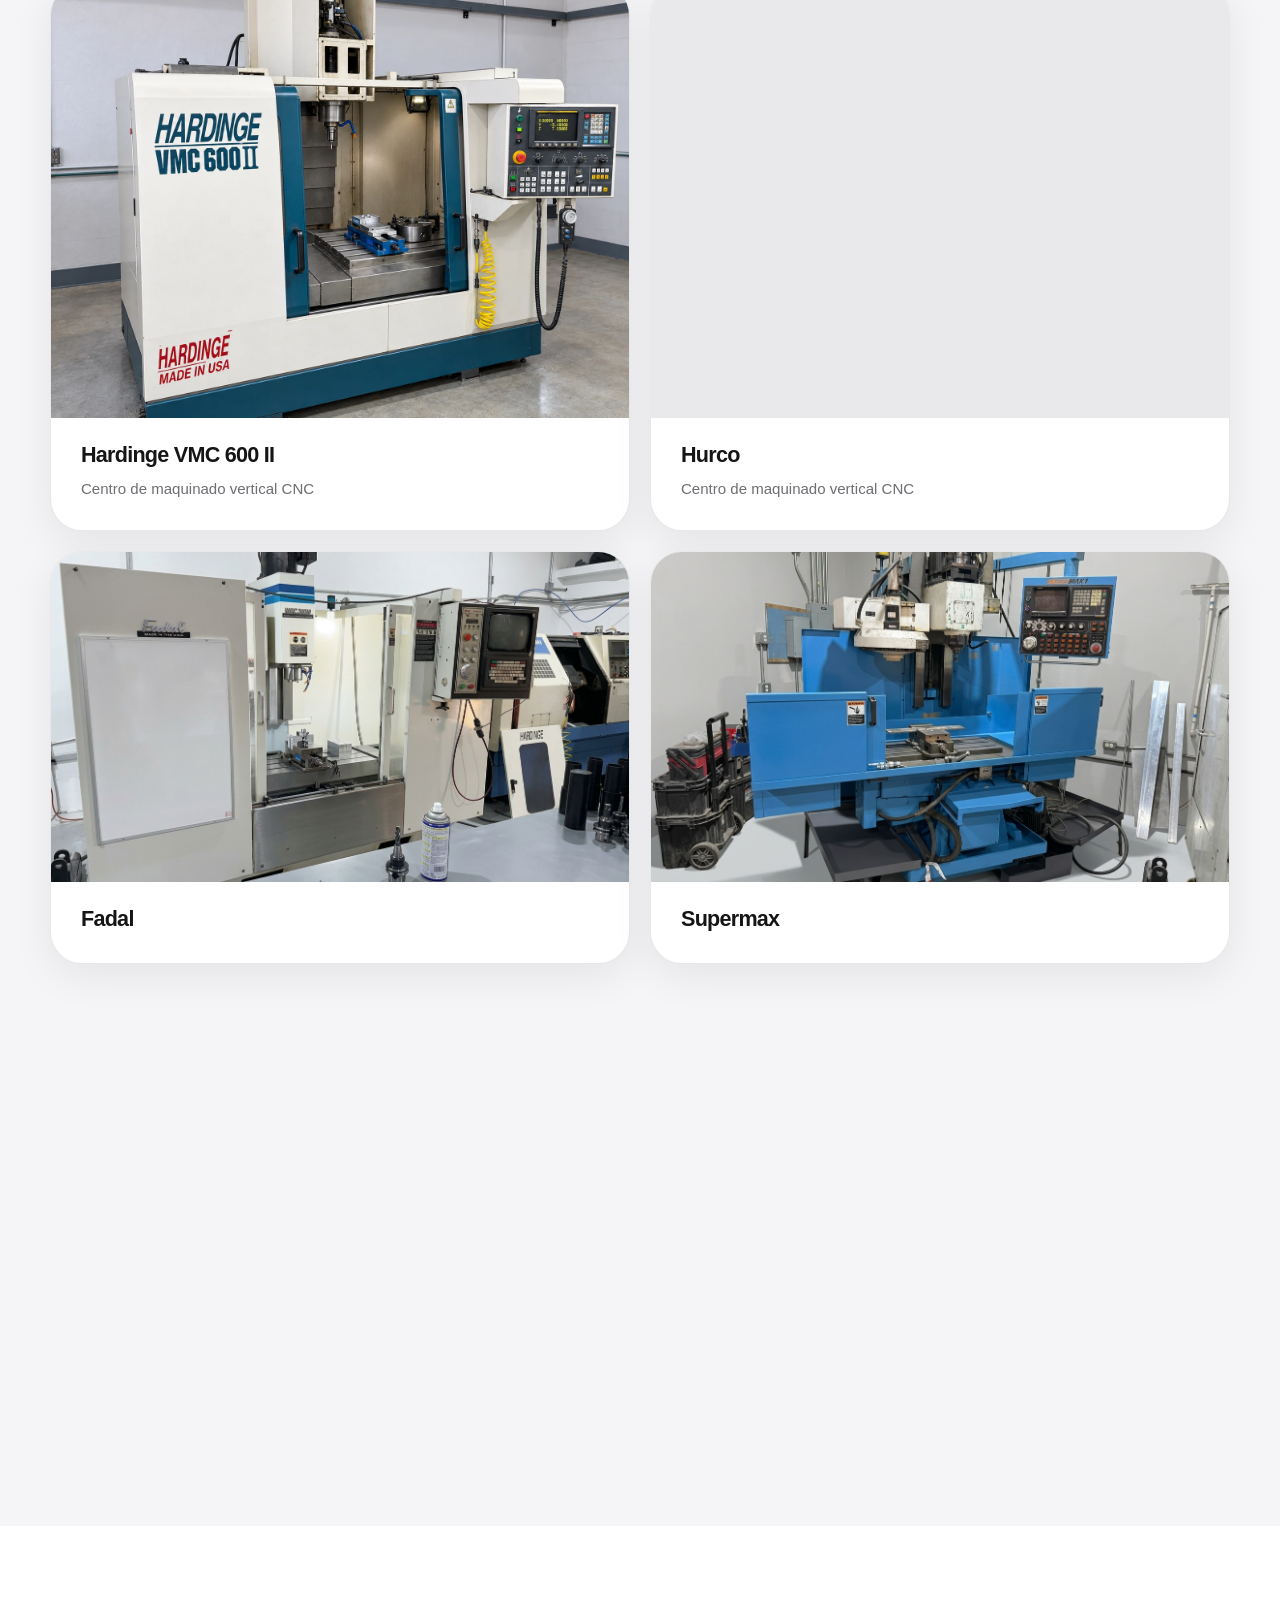
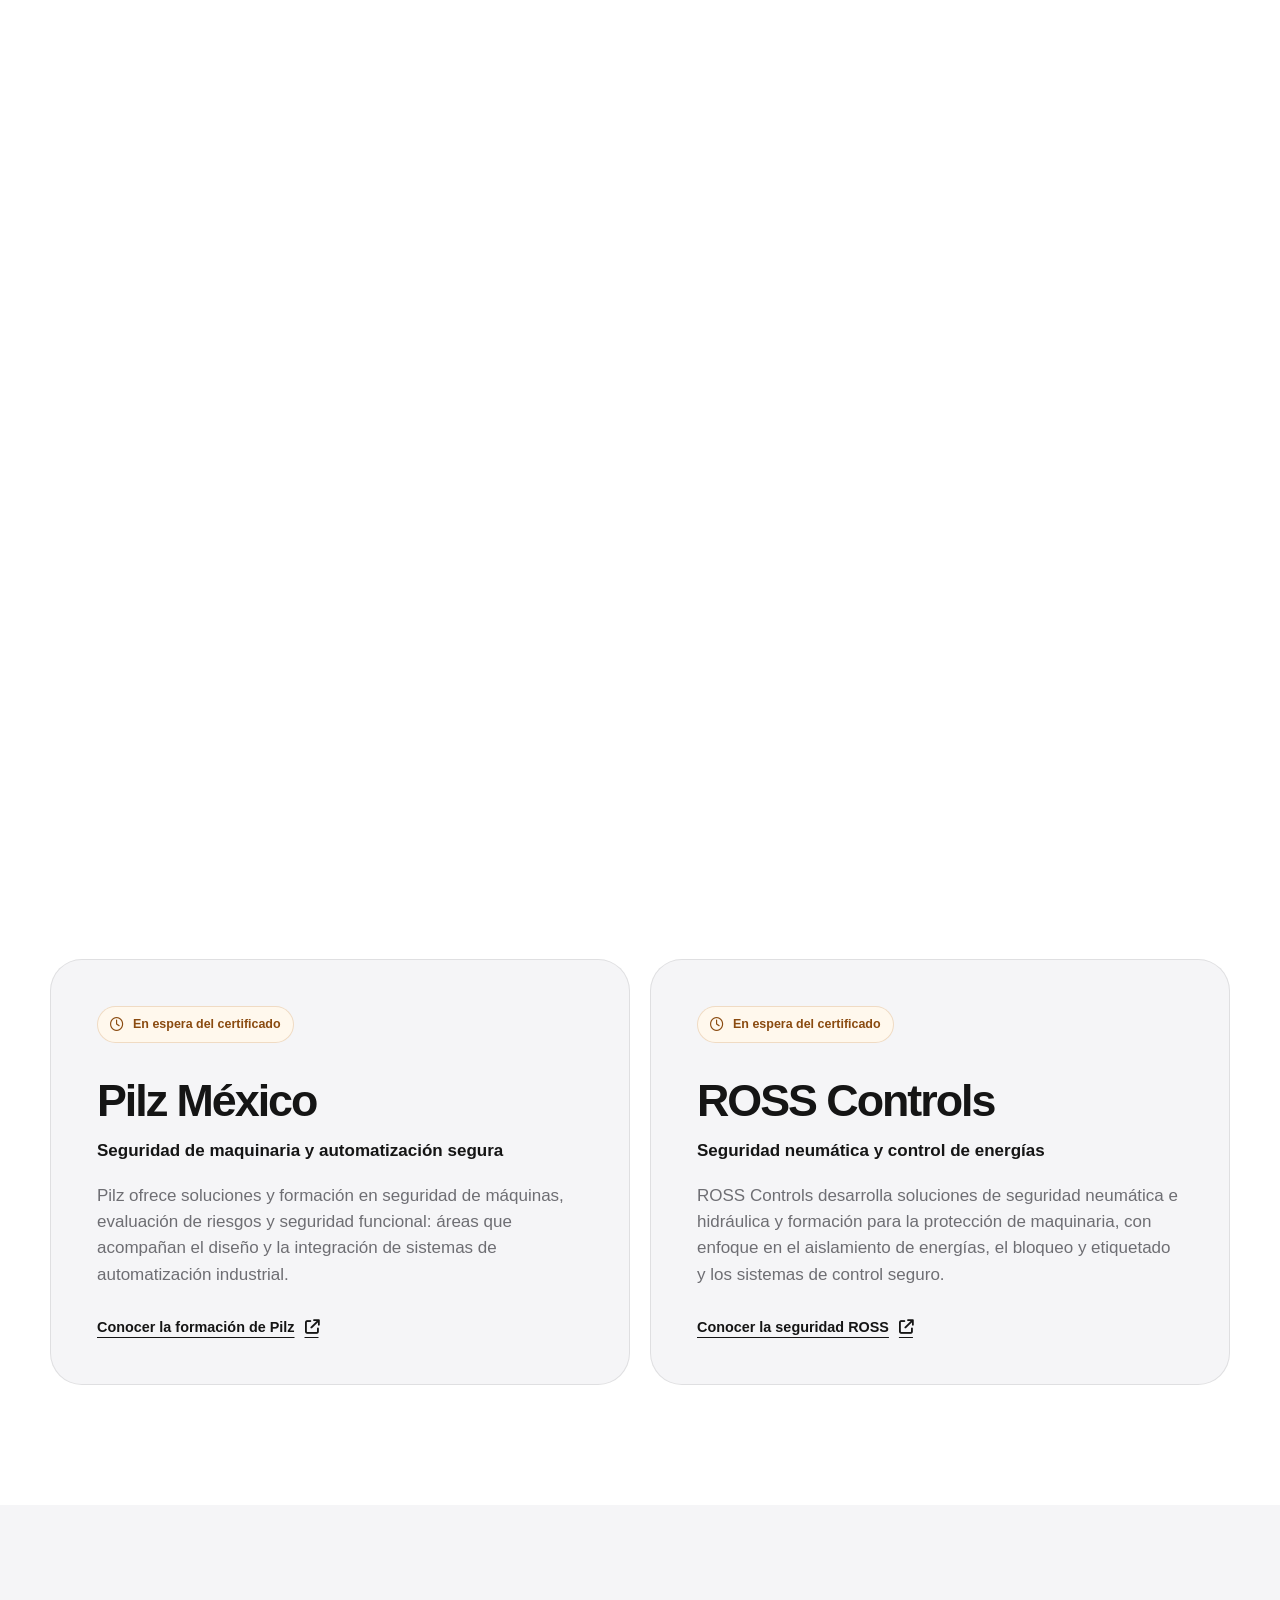
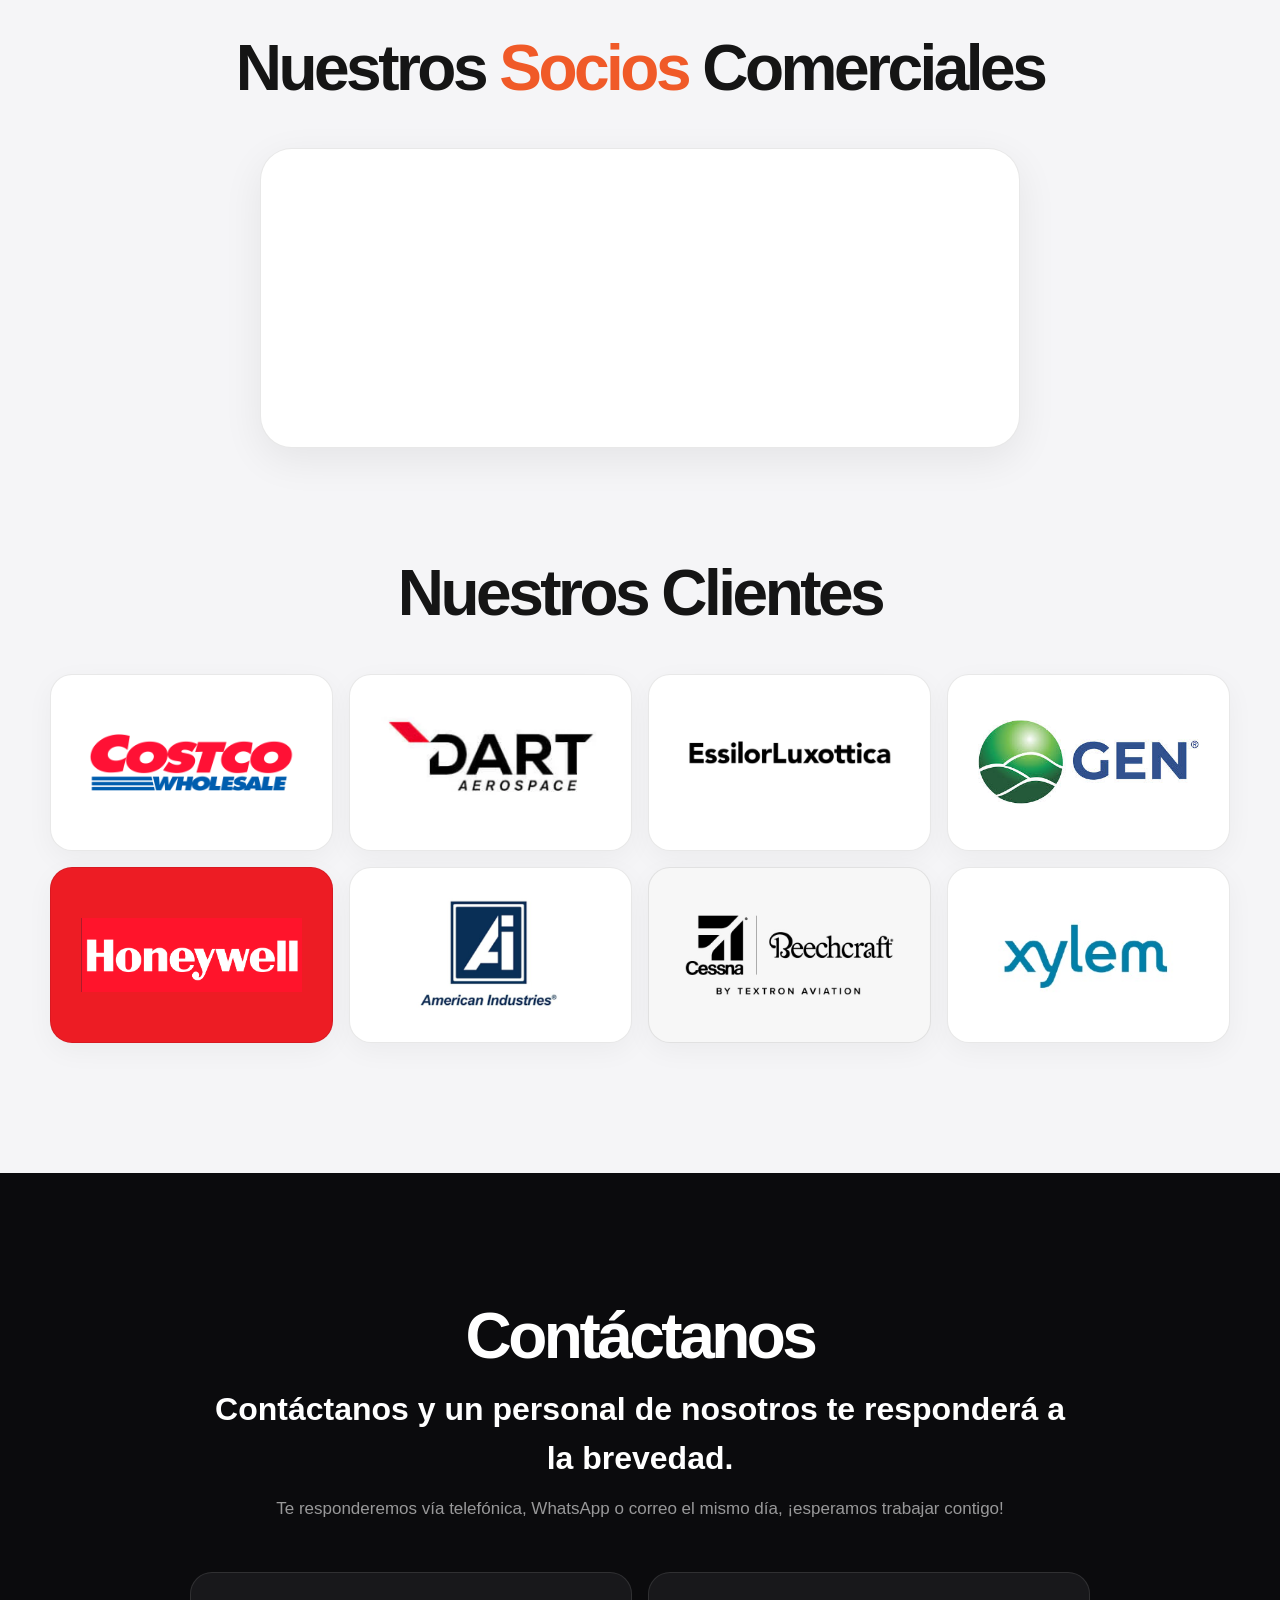
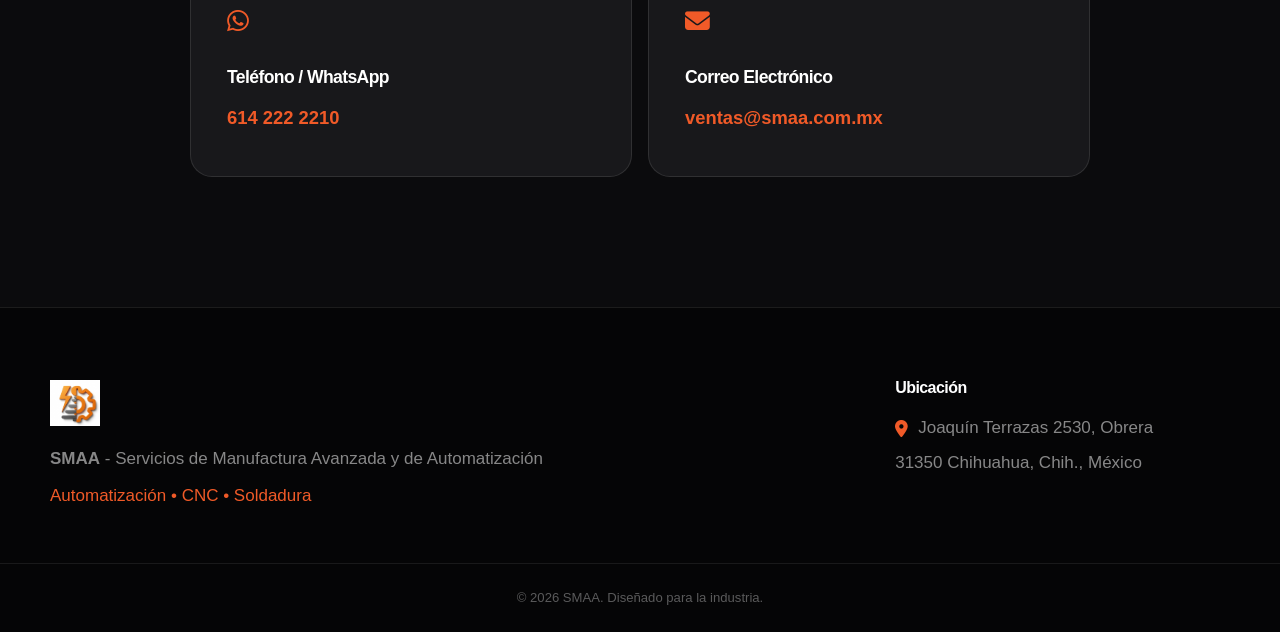
==== commit c6171f9d: "Añade control a Hurco e identifica las máquinas" ====
--- a/index.html
+++ b/index.html
@@ -280,28 +280,28 @@
                     </div>
                     <div class="machine-card machine-card--new animate-on-scroll">
                         <div class="machine-img-wrapper">
-                            <img src="maquinaria/actualizada/hurco.webp" alt="Centro de maquinado vertical Hurco" width="1440" height="1080" loading="lazy" decoding="async">
+                            <img src="maquinaria/actualizada/hurco-con-control.webp" alt="Centro de maquinado vertical Hurco con consola de control" width="1440" height="1080" loading="lazy" decoding="async">
                         </div>
                         <h3>Hurco</h3>
                         <p class="machine-type">Centro de maquinado vertical CNC</p>
                     </div>
                     <div class="machine-card animate-on-scroll">
                         <div class="machine-img-wrapper">
-                            <img src="maquinaria/centro1.png" alt="Centro de Maquinado Vertical">
-                        </div>
-                        <h3>Centro de Maquinado Vertical</h3>
+                            <img src="maquinaria/centro1.png" alt="Centro de maquinado vertical Fadal">
+                        </div>
+                        <h3>Fadal</h3>
                     </div>
                     <div class="machine-card animate-on-scroll">
                         <div class="machine-img-wrapper">
-                            <img src="maquinaria/centro3.png" alt="Centro de Maquinado Vertical">
-                        </div>
-                        <h3>Centro de Maquinado Vertical</h3>
+                            <img src="maquinaria/centro3.png" alt="Centro de maquinado vertical Supermax">
+                        </div>
+                        <h3>Supermax</h3>
                     </div>
                     <div class="machine-card animate-on-scroll">
                         <div class="machine-img-wrapper">
-                            <img src="maquinaria/torno.png" alt="Torno CNC">
-                        </div>
-                        <h3>Torno CNC</h3>
+                            <img src="maquinaria/torno.png" alt="Torno CNC Amera Seiki TC-10">
+                        </div>
+                        <h3>Amera Seiki TC-10</h3>
                     </div>
                     <div class="machine-card animate-on-scroll">
                         <div class="machine-img-wrapper">
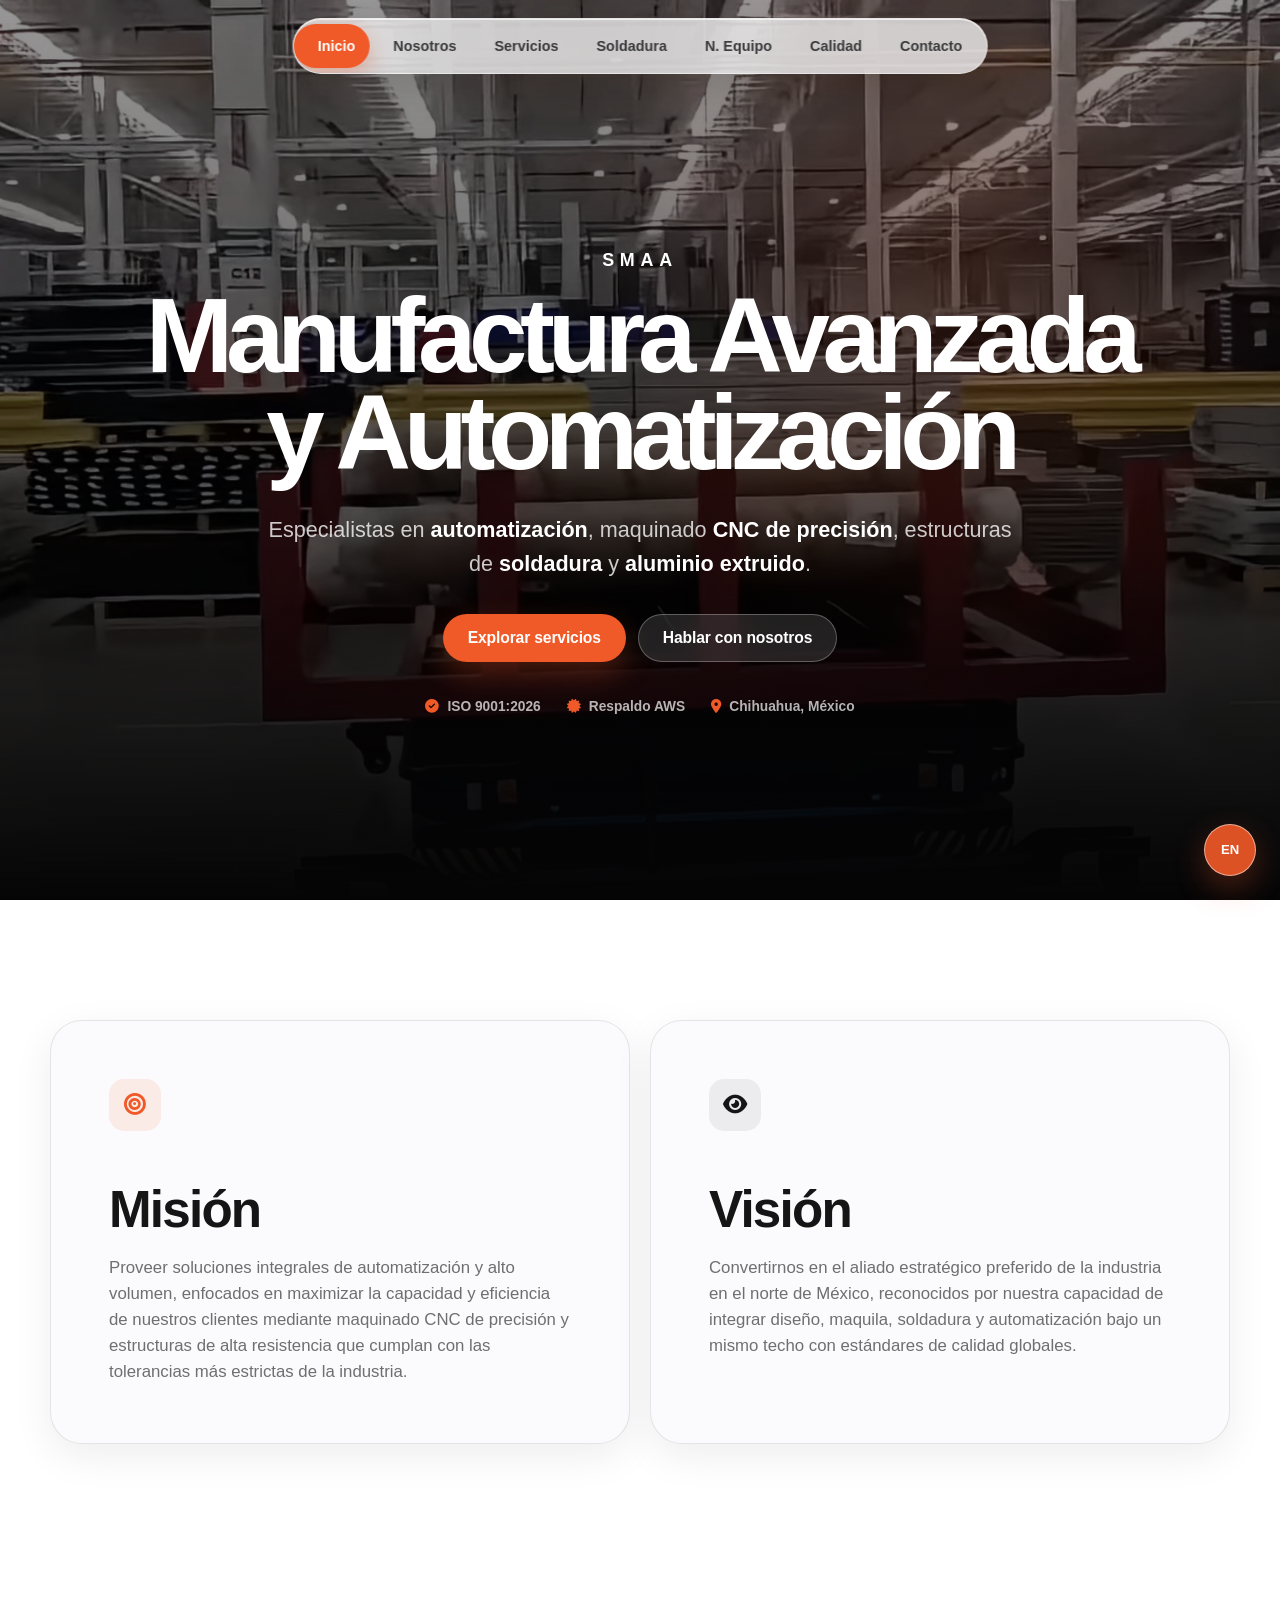
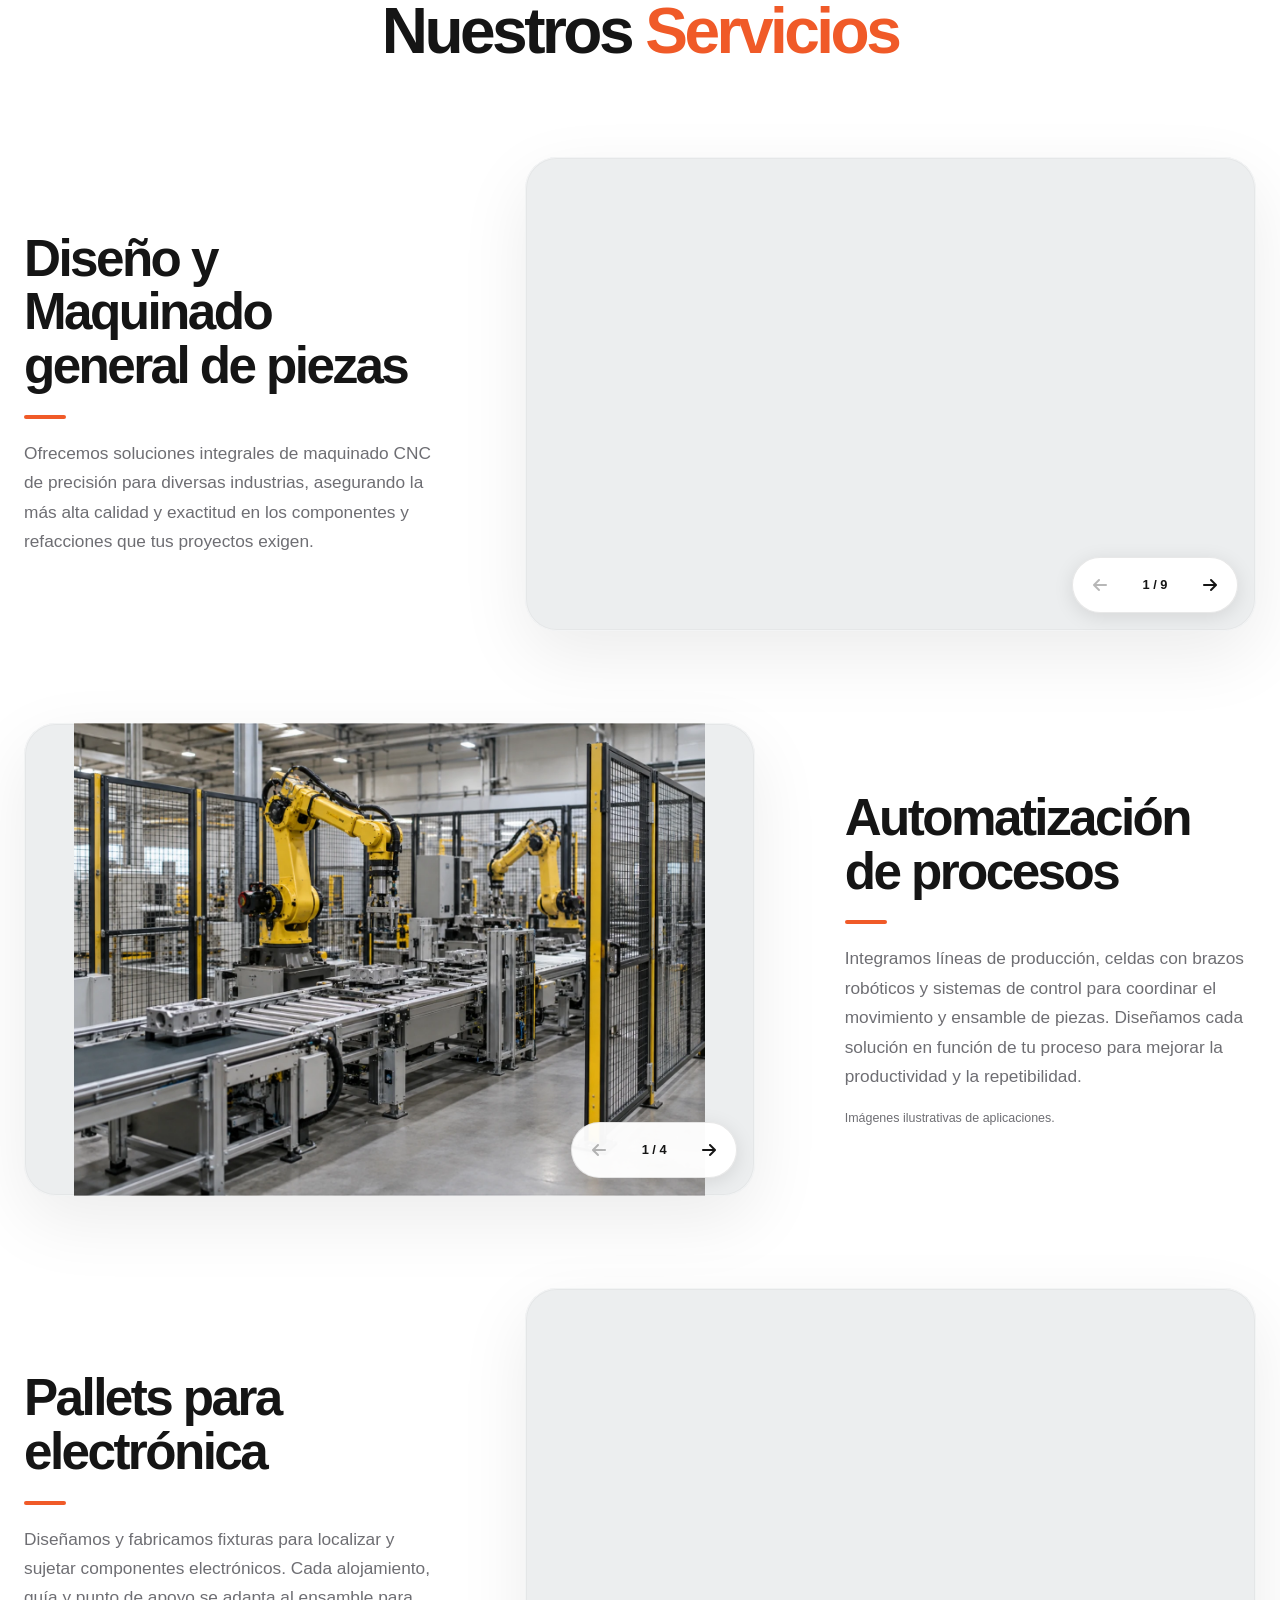
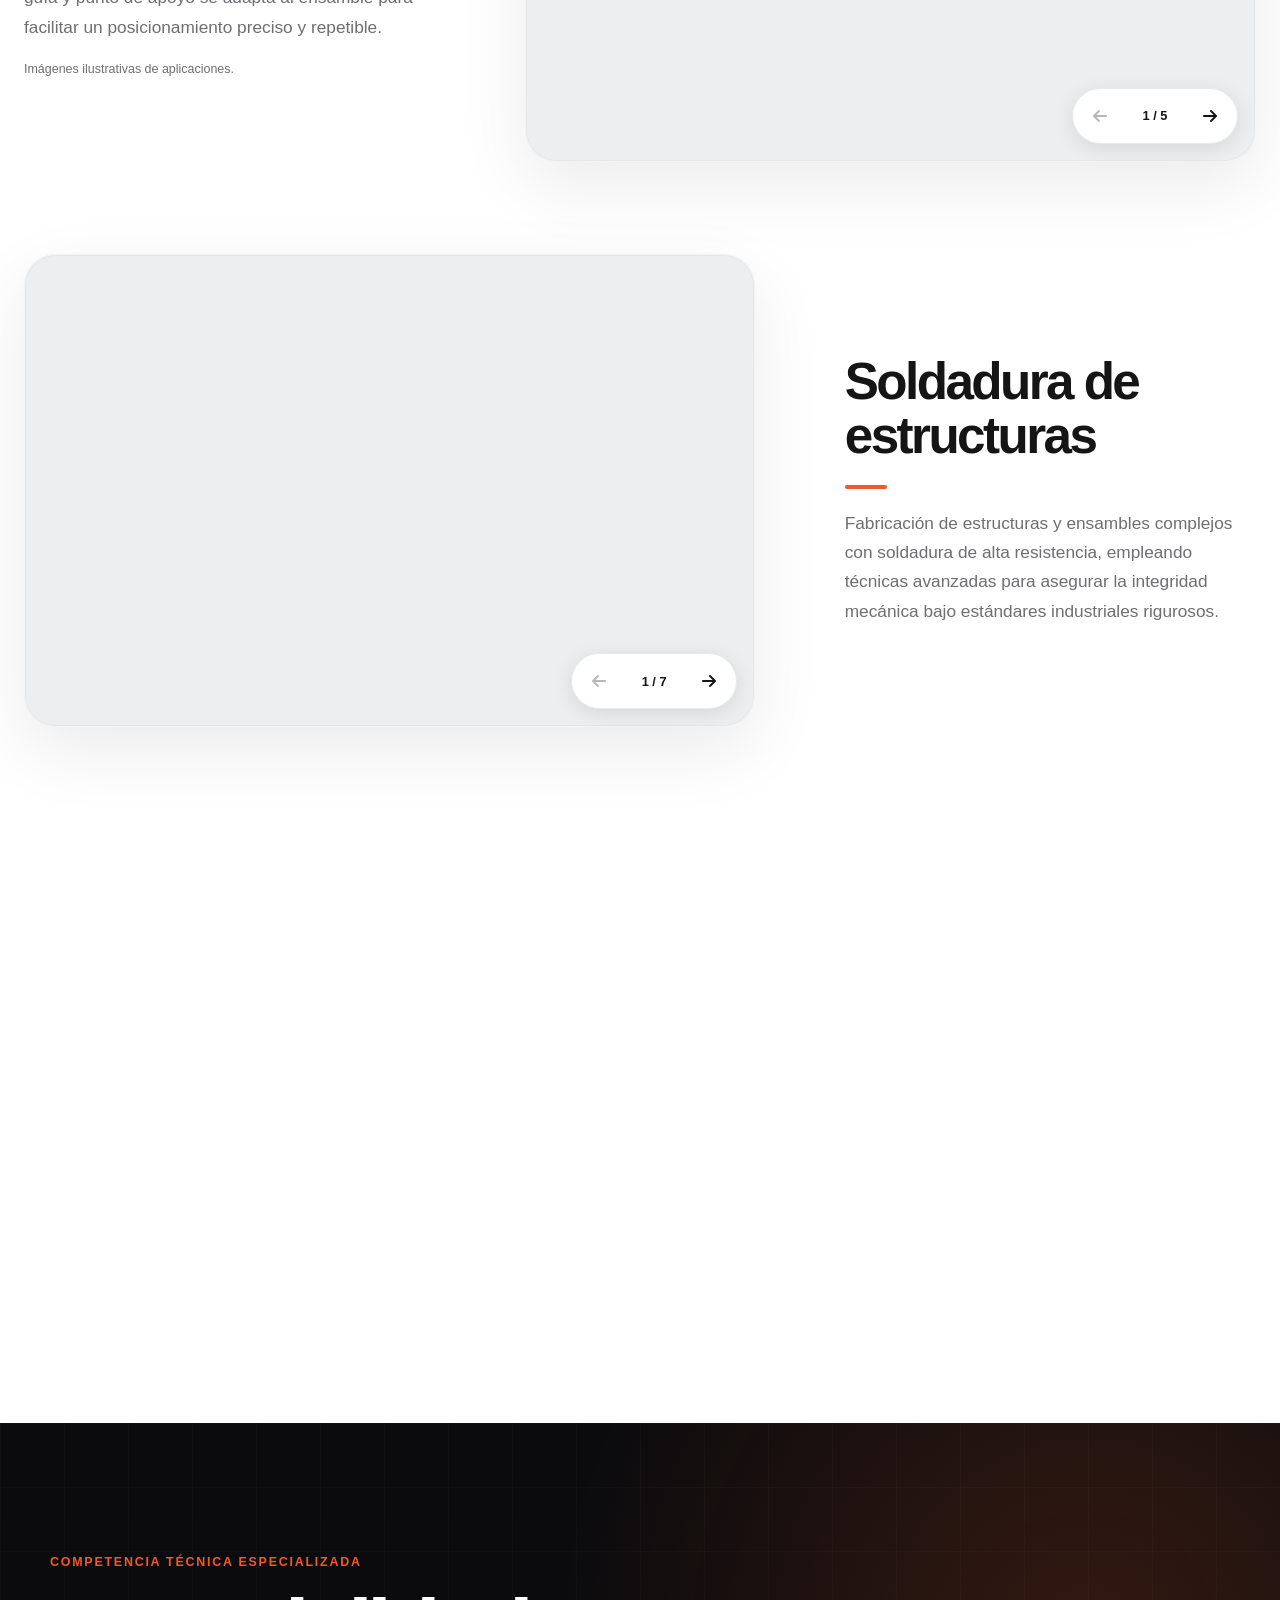
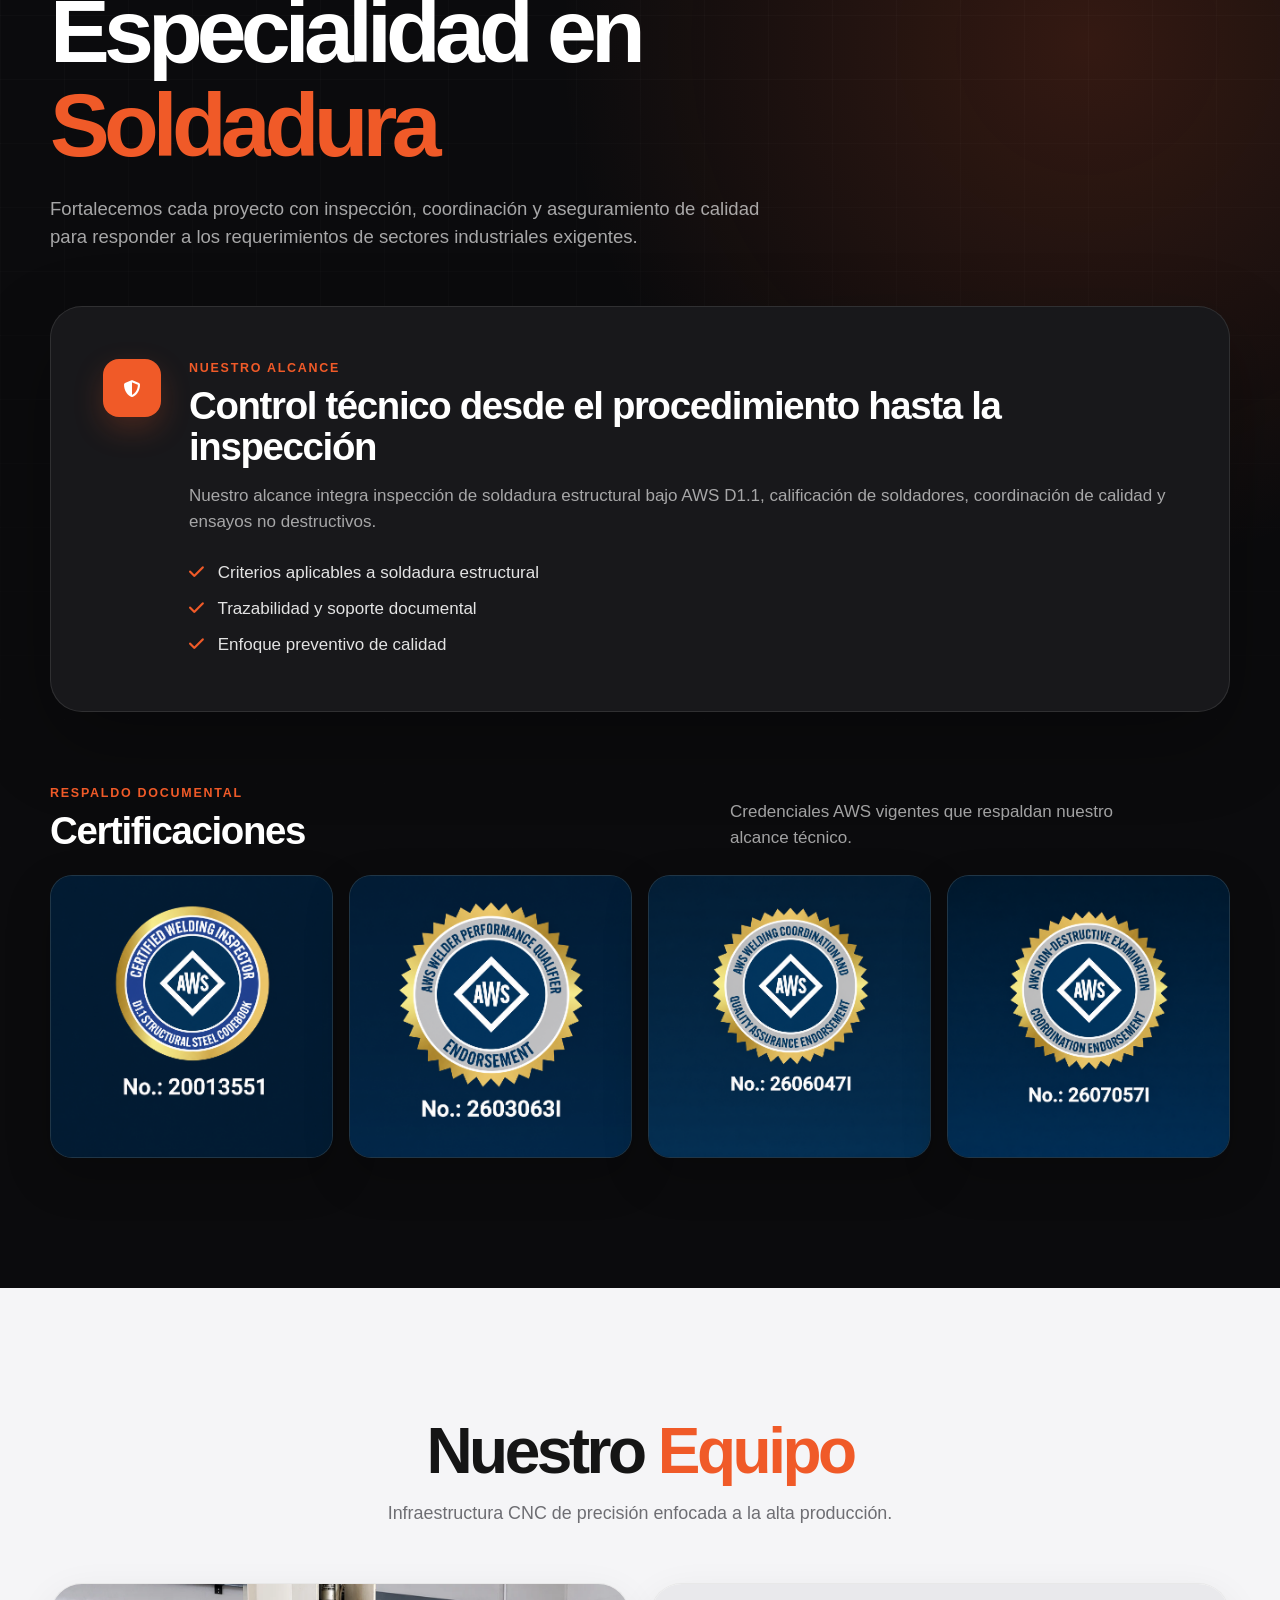
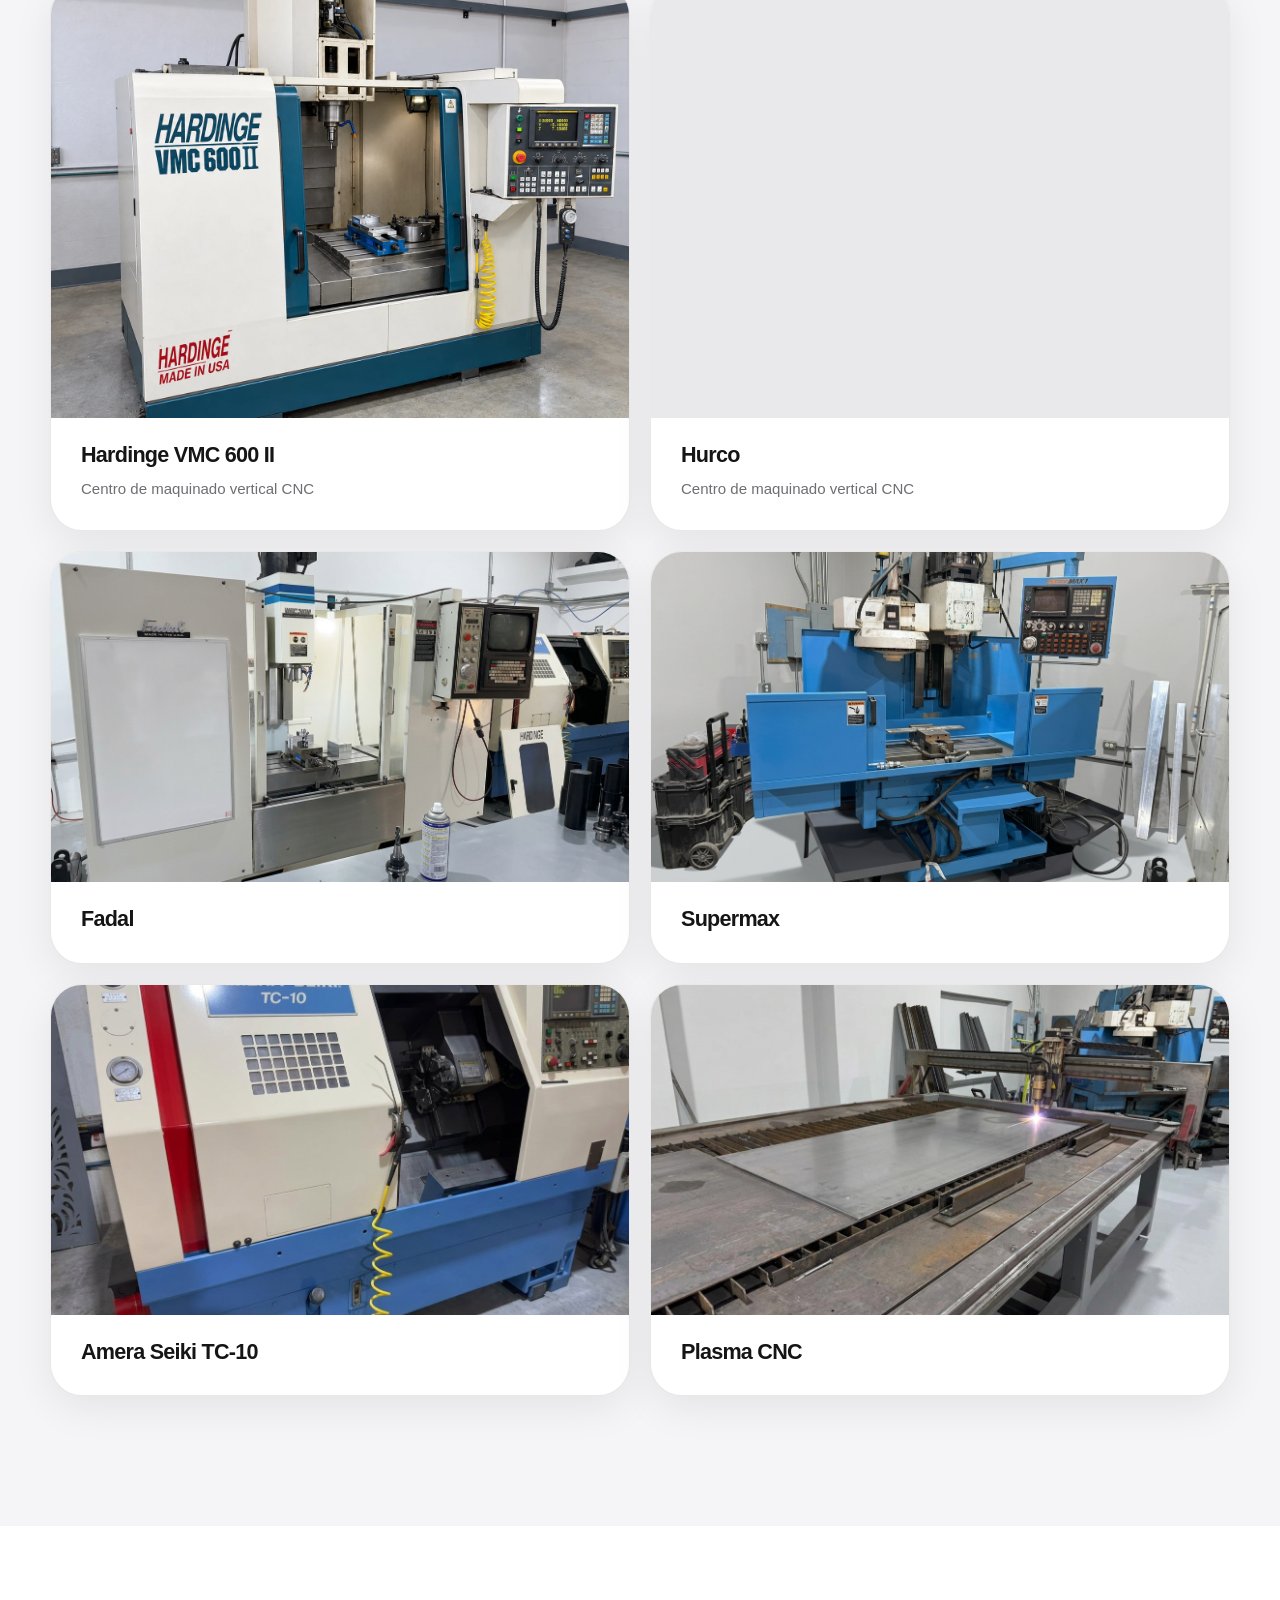
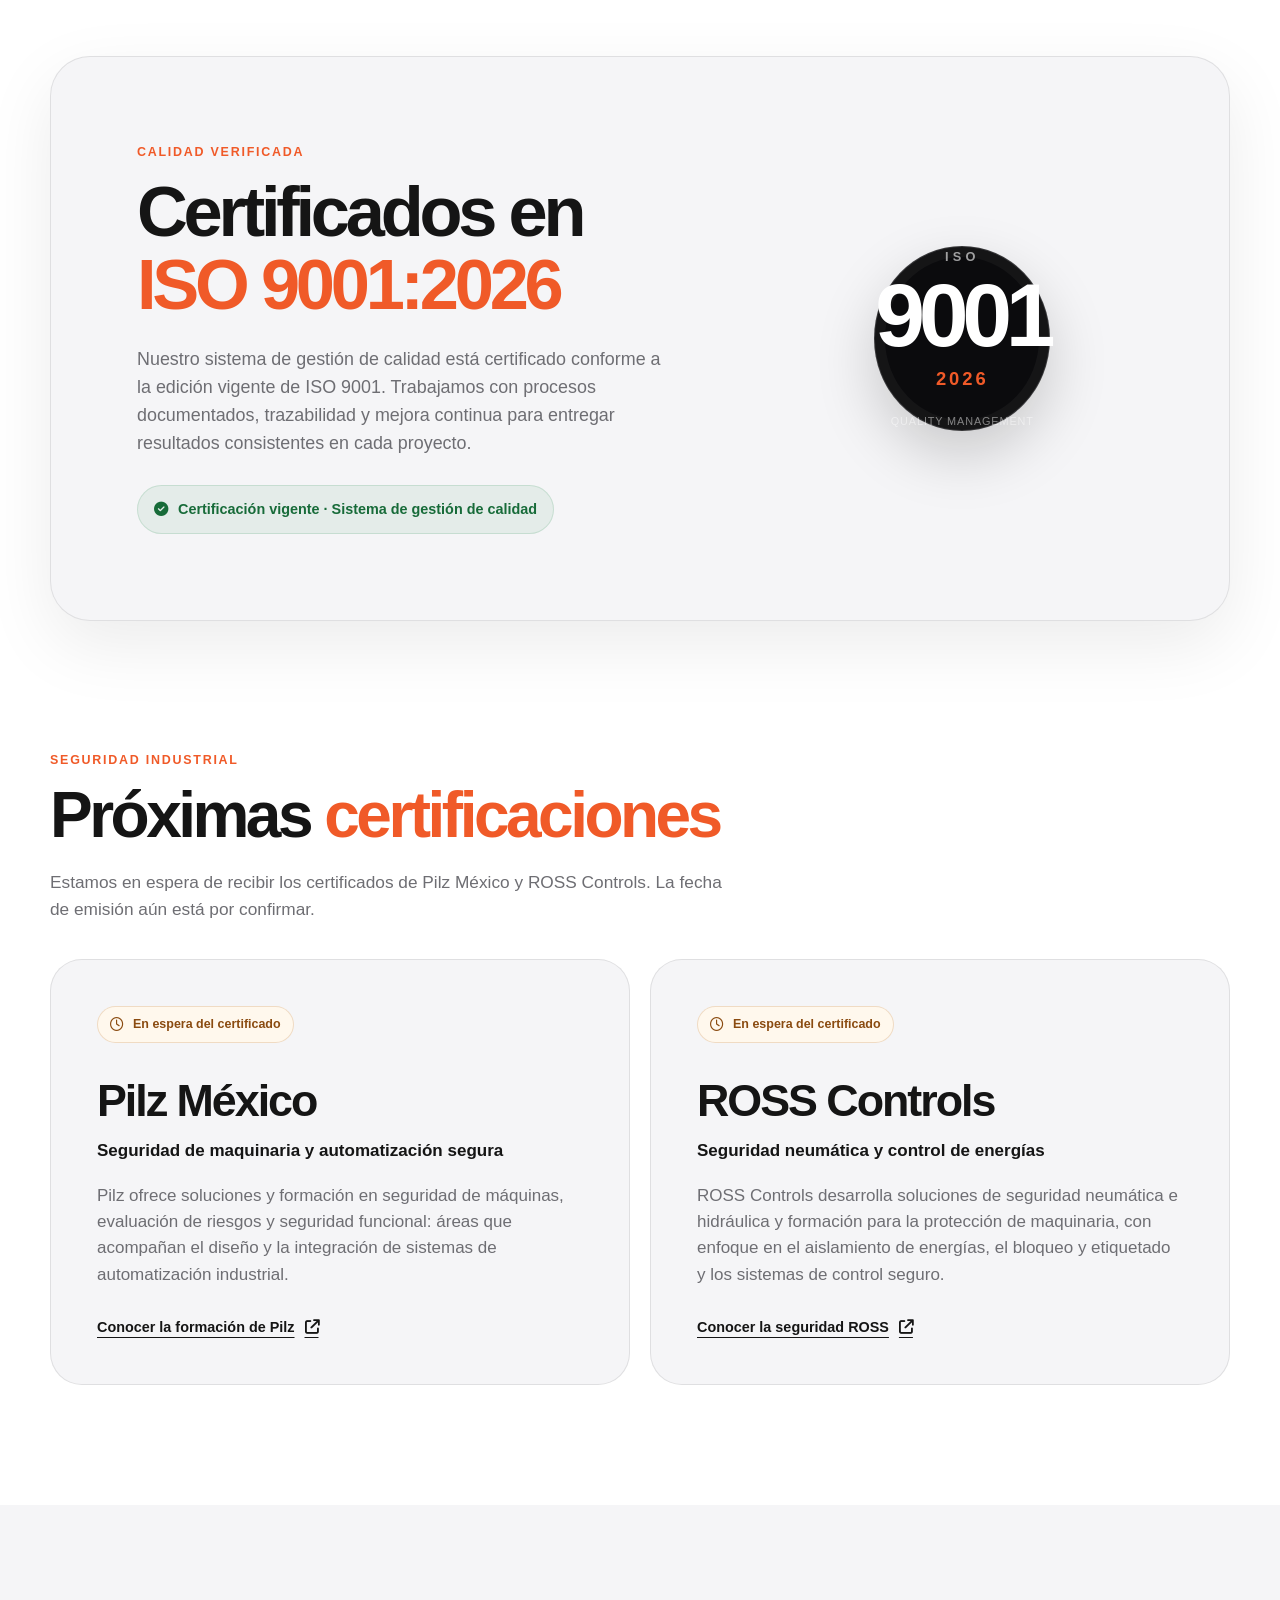
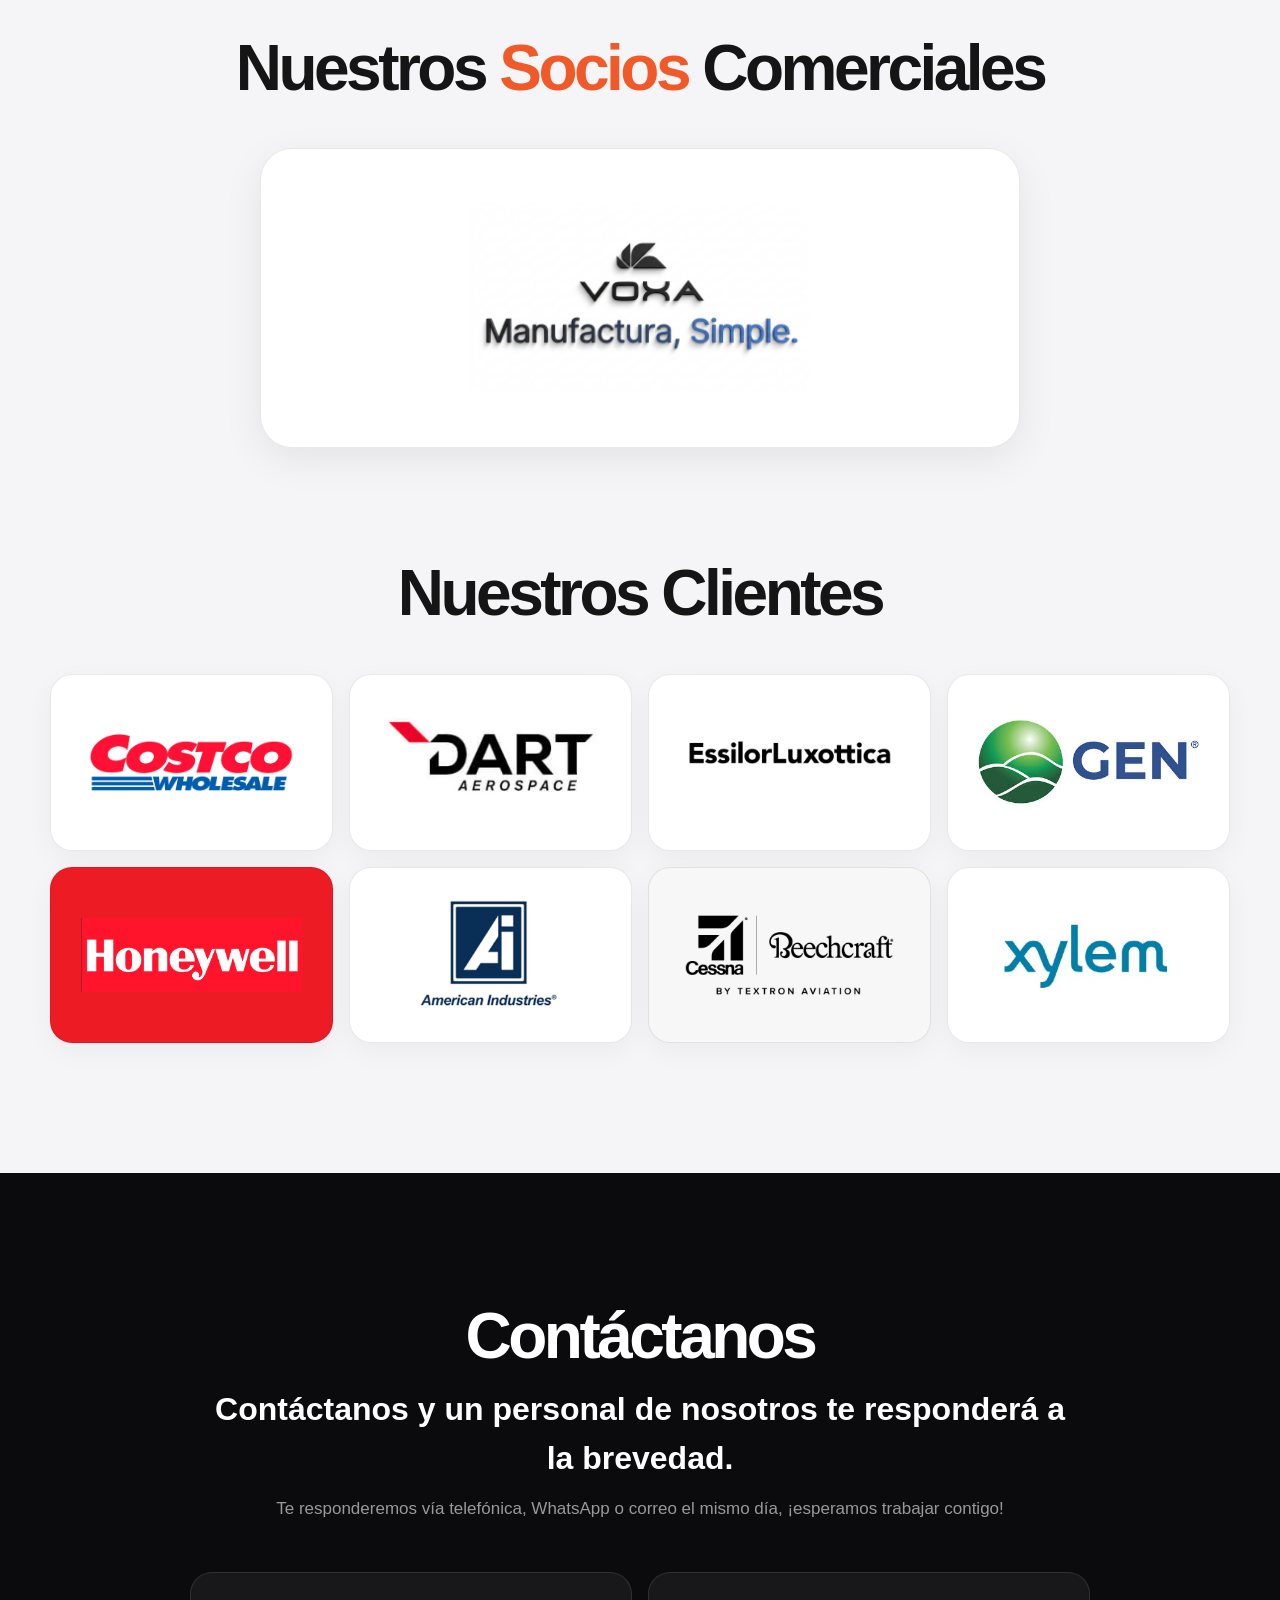
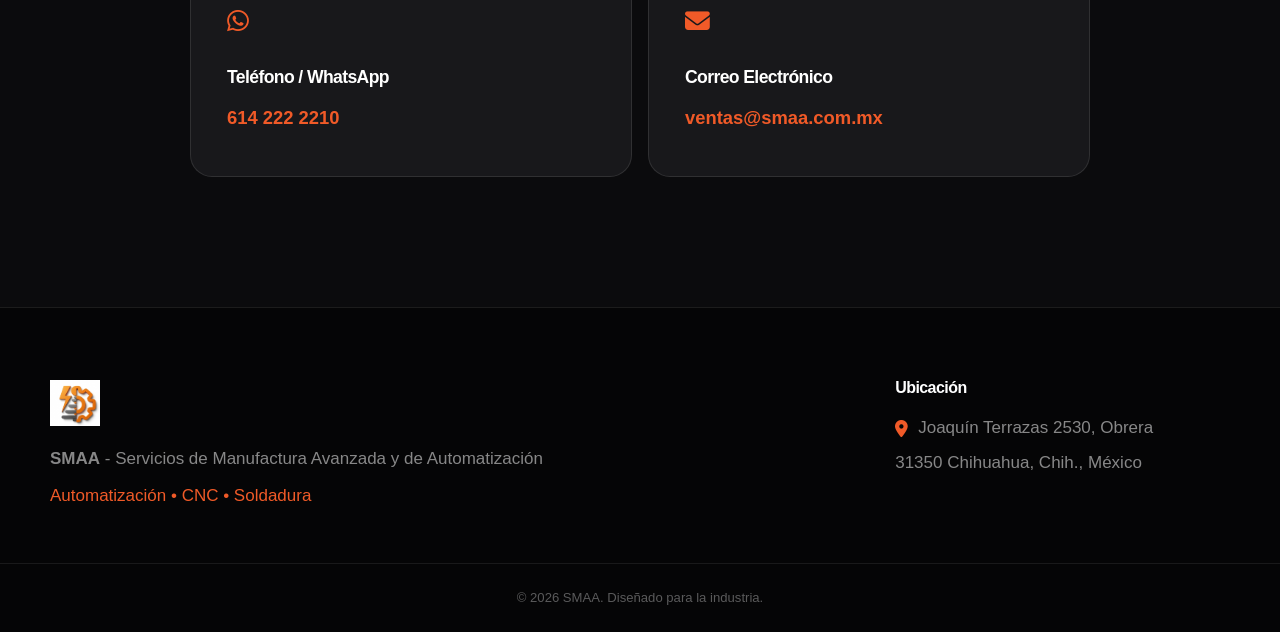
==== commit d756d03f: "Corrige fixturas de electrónica a aluminio y retira G10" ====
--- a/index.html
+++ b/index.html
@@ -142,17 +142,17 @@
                 <!-- Pallets para Tablillas Electricas -->
                 <div class="service-row animate-on-scroll">
                     <div class="service-text">
-                        <h3>Pallets de G10 para electrónica</h3>
-                        <p>Diseñamos y fabricamos pallets y fixturas en G10 para localizar y sujetar componentes electrónicos. Cada alojamiento, guía y punto de apoyo se adapta al ensamble para facilitar un posicionamiento preciso y repetible.</p>
+                        <h3>Pallets para electrónica</h3>
+                        <p>Diseñamos y fabricamos fixturas para localizar y sujetar componentes electrónicos. Cada alojamiento, guía y punto de apoyo se adapta al ensamble para facilitar un posicionamiento preciso y repetible.</p>
                         <p class="service-image-note">Imágenes ilustrativas de aplicaciones.</p>
                     </div>
                     <div class="service-gallery" role="region" aria-label="Ejemplos de aplicaciones">
                         <div class="gallery-track" id="service-gallery-3" tabindex="0" aria-label="Ejemplos de aplicaciones">
-                            <img src="images/actualizadas/pallet-g10-localizacion.webp" alt="Pallet de G10 con localizadores para una tablilla electrónica" width="1440" height="1080" loading="lazy" decoding="async">
-                            <img src="images/actualizadas/pallet-g10-multiestacion.webp" alt="Pallet de G10 con varios alojamientos para componentes electrónicos" width="1440" height="1080" loading="lazy" decoding="async">
-                            <img src="images/actualizadas/pallet-g10-detalle.webp" alt="Detalle de alojamiento y guía de posicionamiento en G10" width="1440" height="1080" loading="lazy" decoding="async">
-                            <img src="images/actualizadas/pallet-g10-tapa.webp" alt="Fixtura de G10 con tapa abierta y tablilla electrónica" width="1440" height="1080" loading="lazy" decoding="async">
-                            <img src="images/actualizadas/pallet-g10-orientable.webp" alt="Pallet orientable para sujetar una tablilla electrónica" width="1440" height="1080" loading="lazy" decoding="async">
+                            <img src="images/actualizadas/fixtura-electronica-localizacion.webp" alt="Fixtura de aluminio con localizadores para una tablilla electrónica" width="1440" height="1080" loading="lazy" decoding="async">
+                            <img src="images/actualizadas/fixtura-electronica-multiestacion.webp" alt="Fixtura de aluminio con varios alojamientos para componentes electrónicos" width="1440" height="1080" loading="lazy" decoding="async">
+                            <img src="images/actualizadas/fixtura-electronica-detalle.webp" alt="Detalle de alojamiento y guía de posicionamiento en una fixtura de aluminio" width="1440" height="1080" loading="lazy" decoding="async">
+                            <img src="images/actualizadas/fixtura-electronica-tapa.webp" alt="Fixtura con tapa abierta y tablilla electrónica sobre una base de aluminio" width="1440" height="1080" loading="lazy" decoding="async">
+                            <img src="images/actualizadas/fixtura-electronica-orientable.webp" alt="Fixtura orientable de aluminio para sujetar una tablilla electrónica" width="1440" height="1080" loading="lazy" decoding="async">
                         </div>
                         <div class="gallery-controls" hidden>
                             <button type="button" class="gallery-prev" aria-label="Imagen anterior" aria-controls="service-gallery-3"><i class="fa-solid fa-arrow-left" aria-hidden="true"></i></button>
